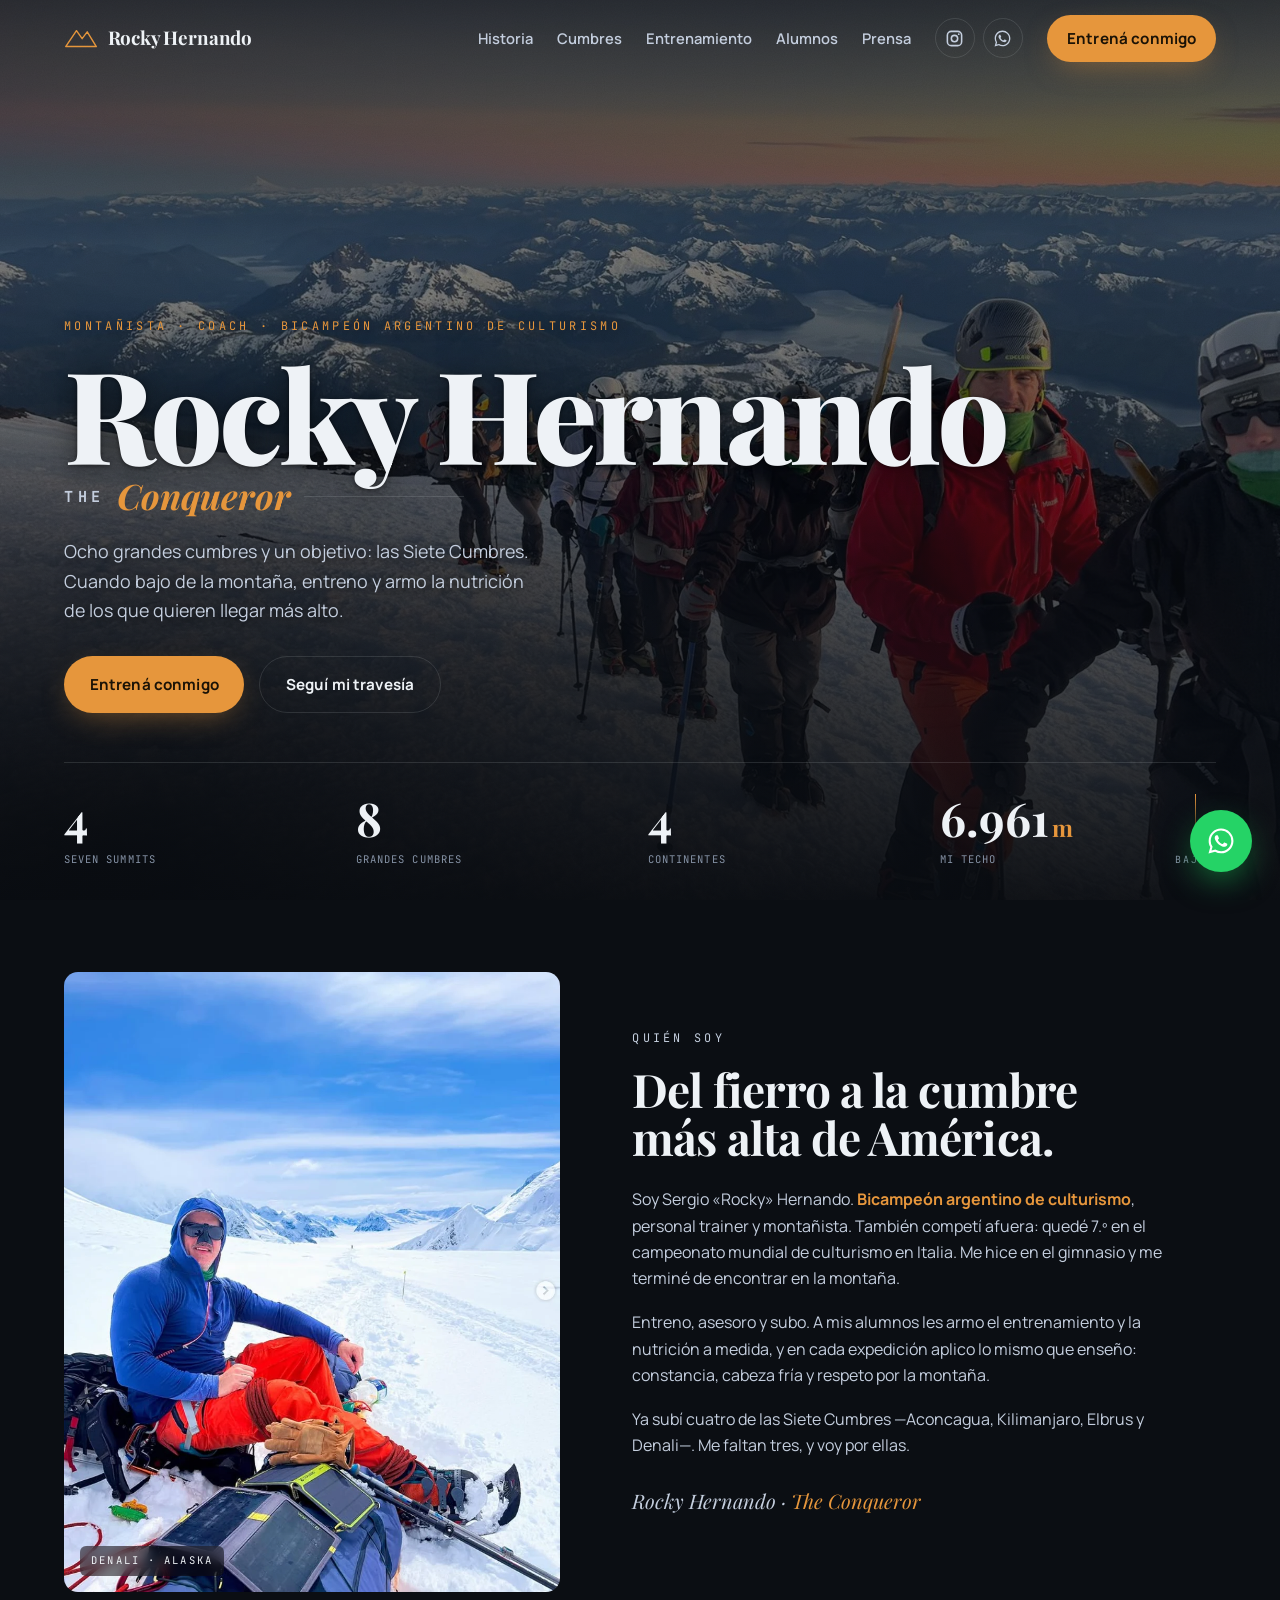
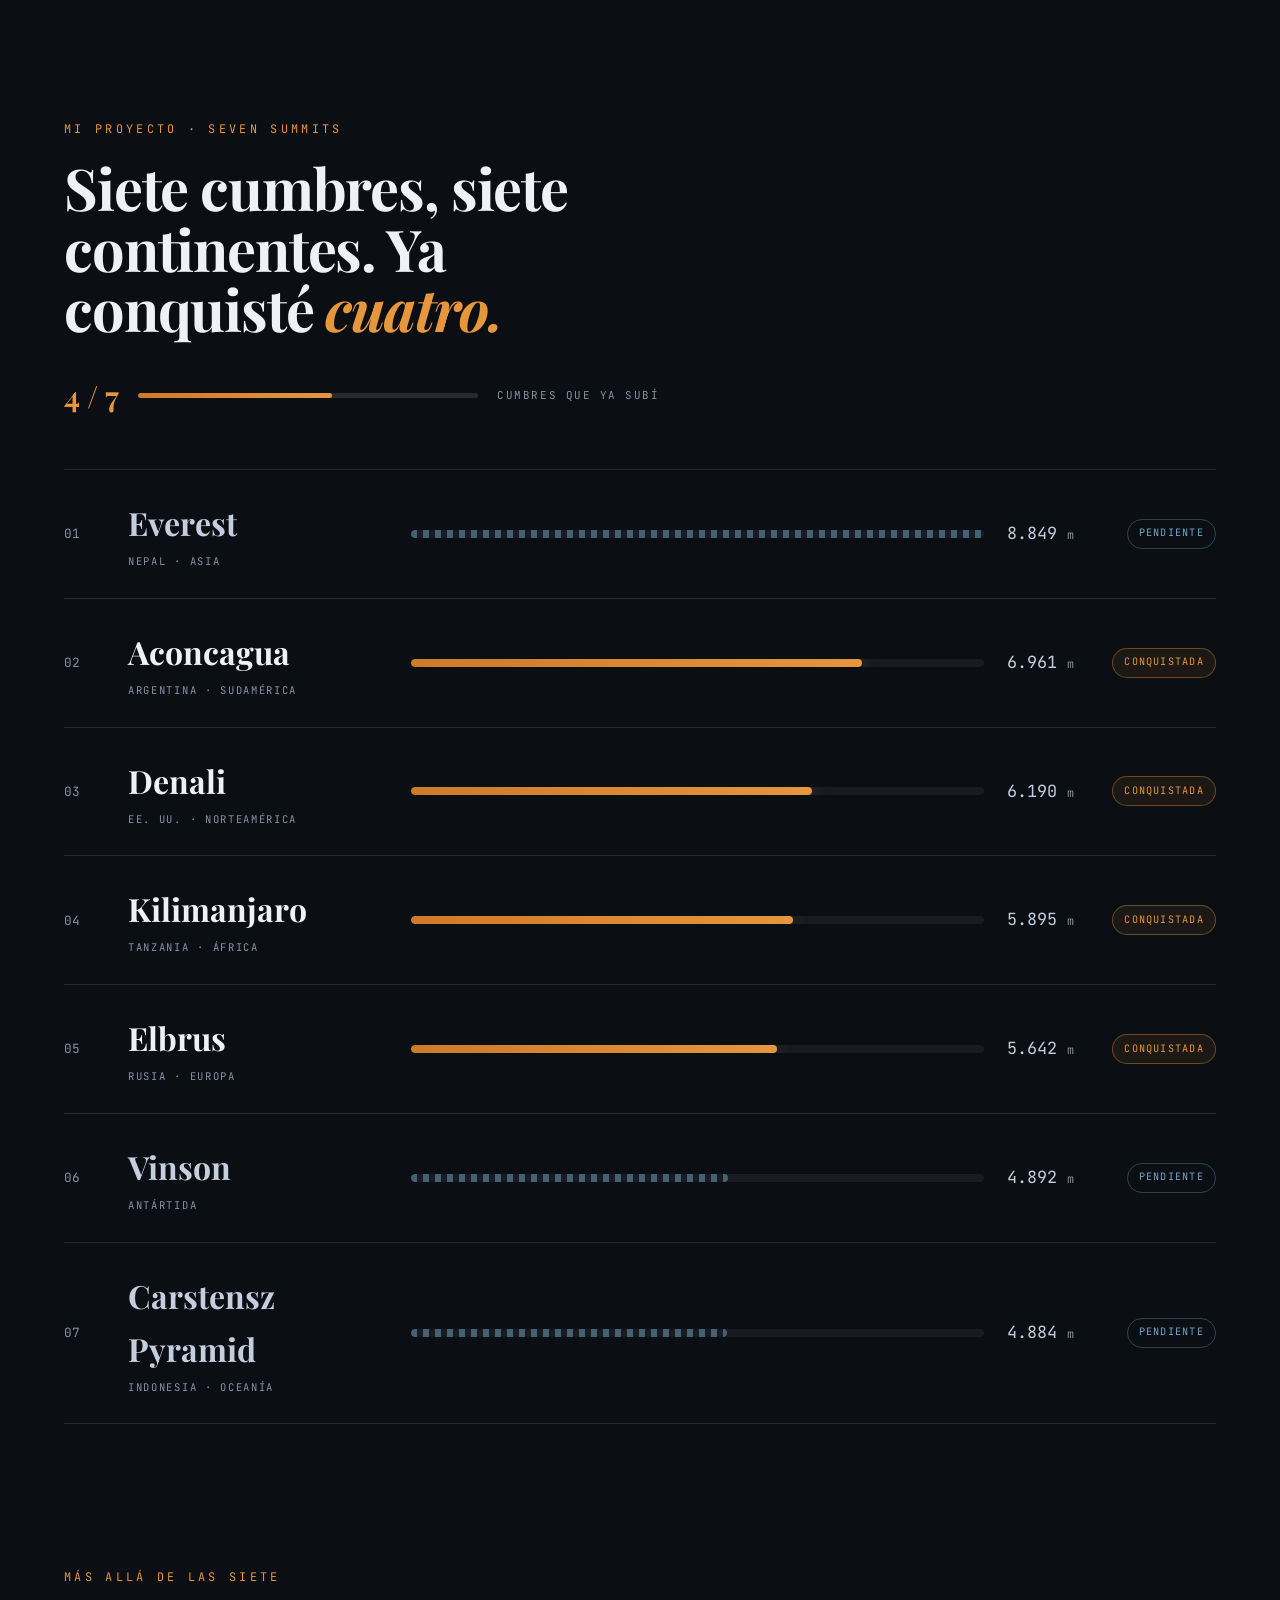
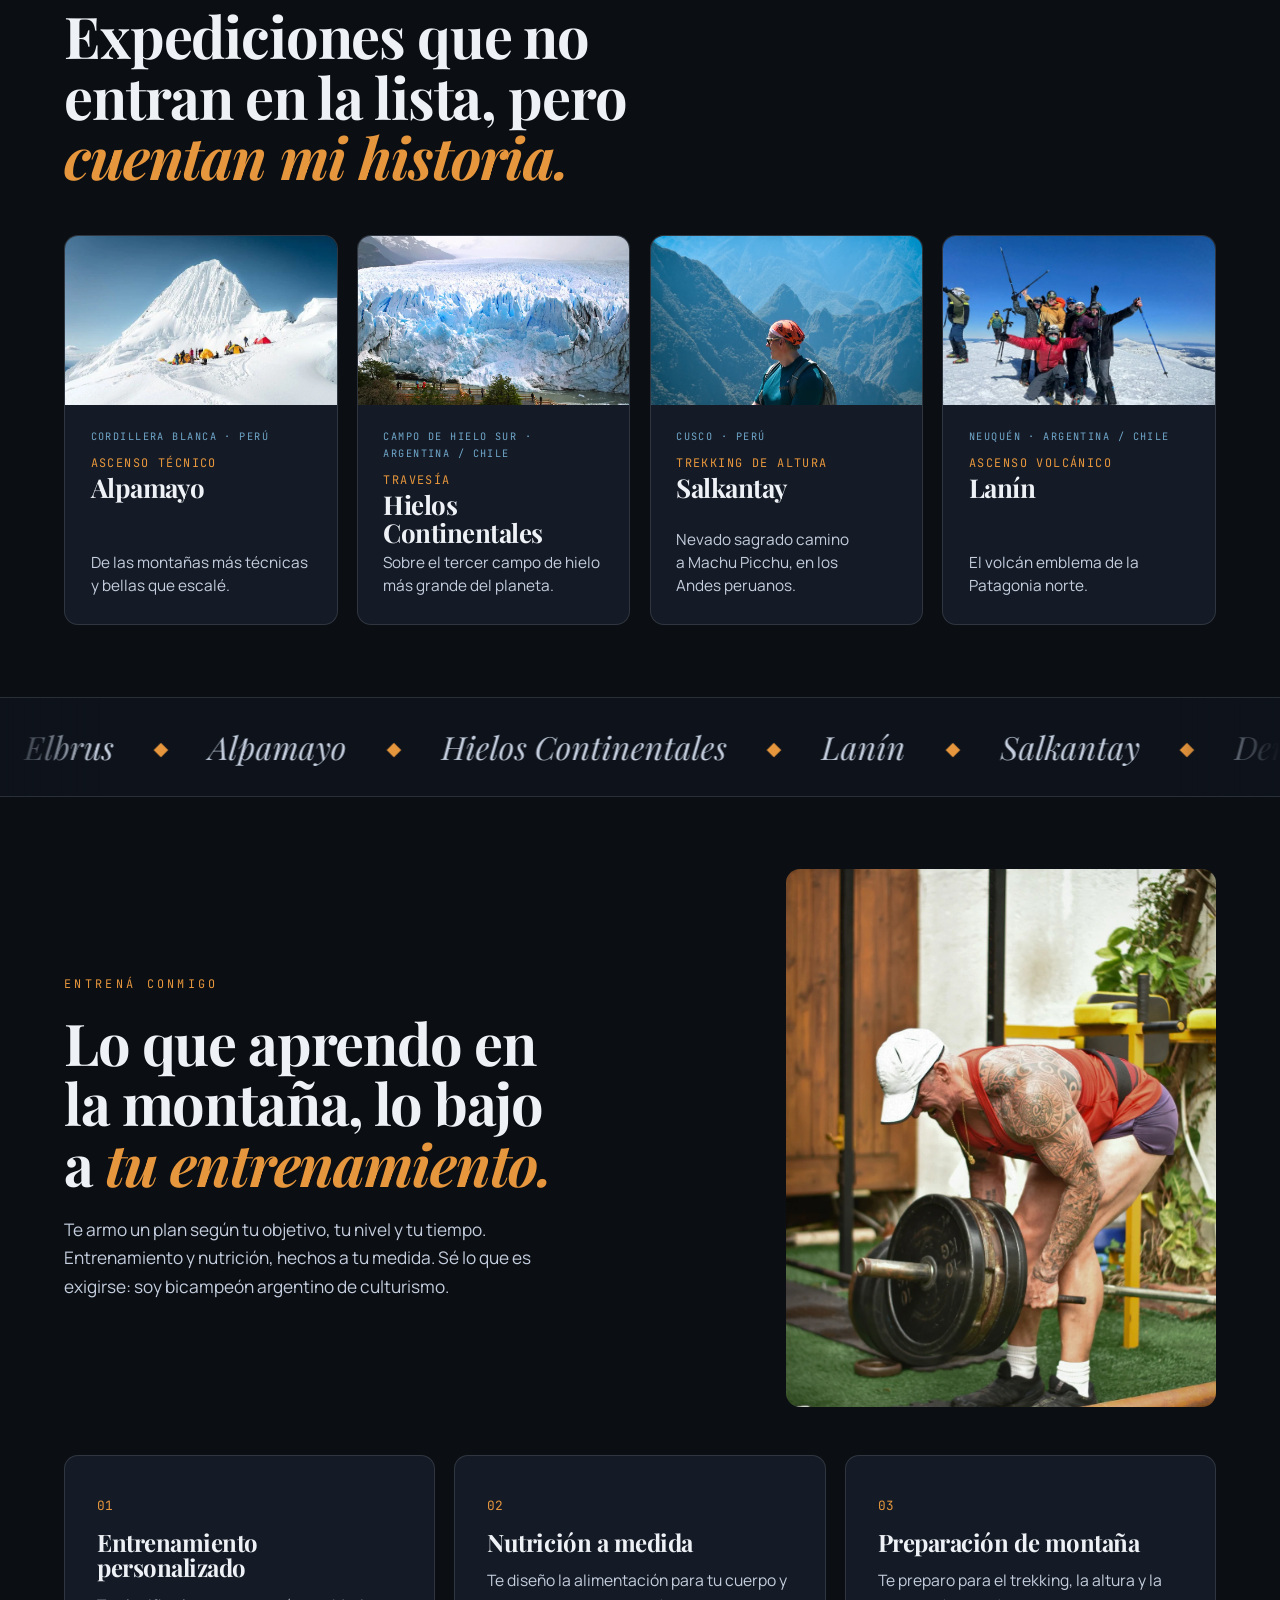
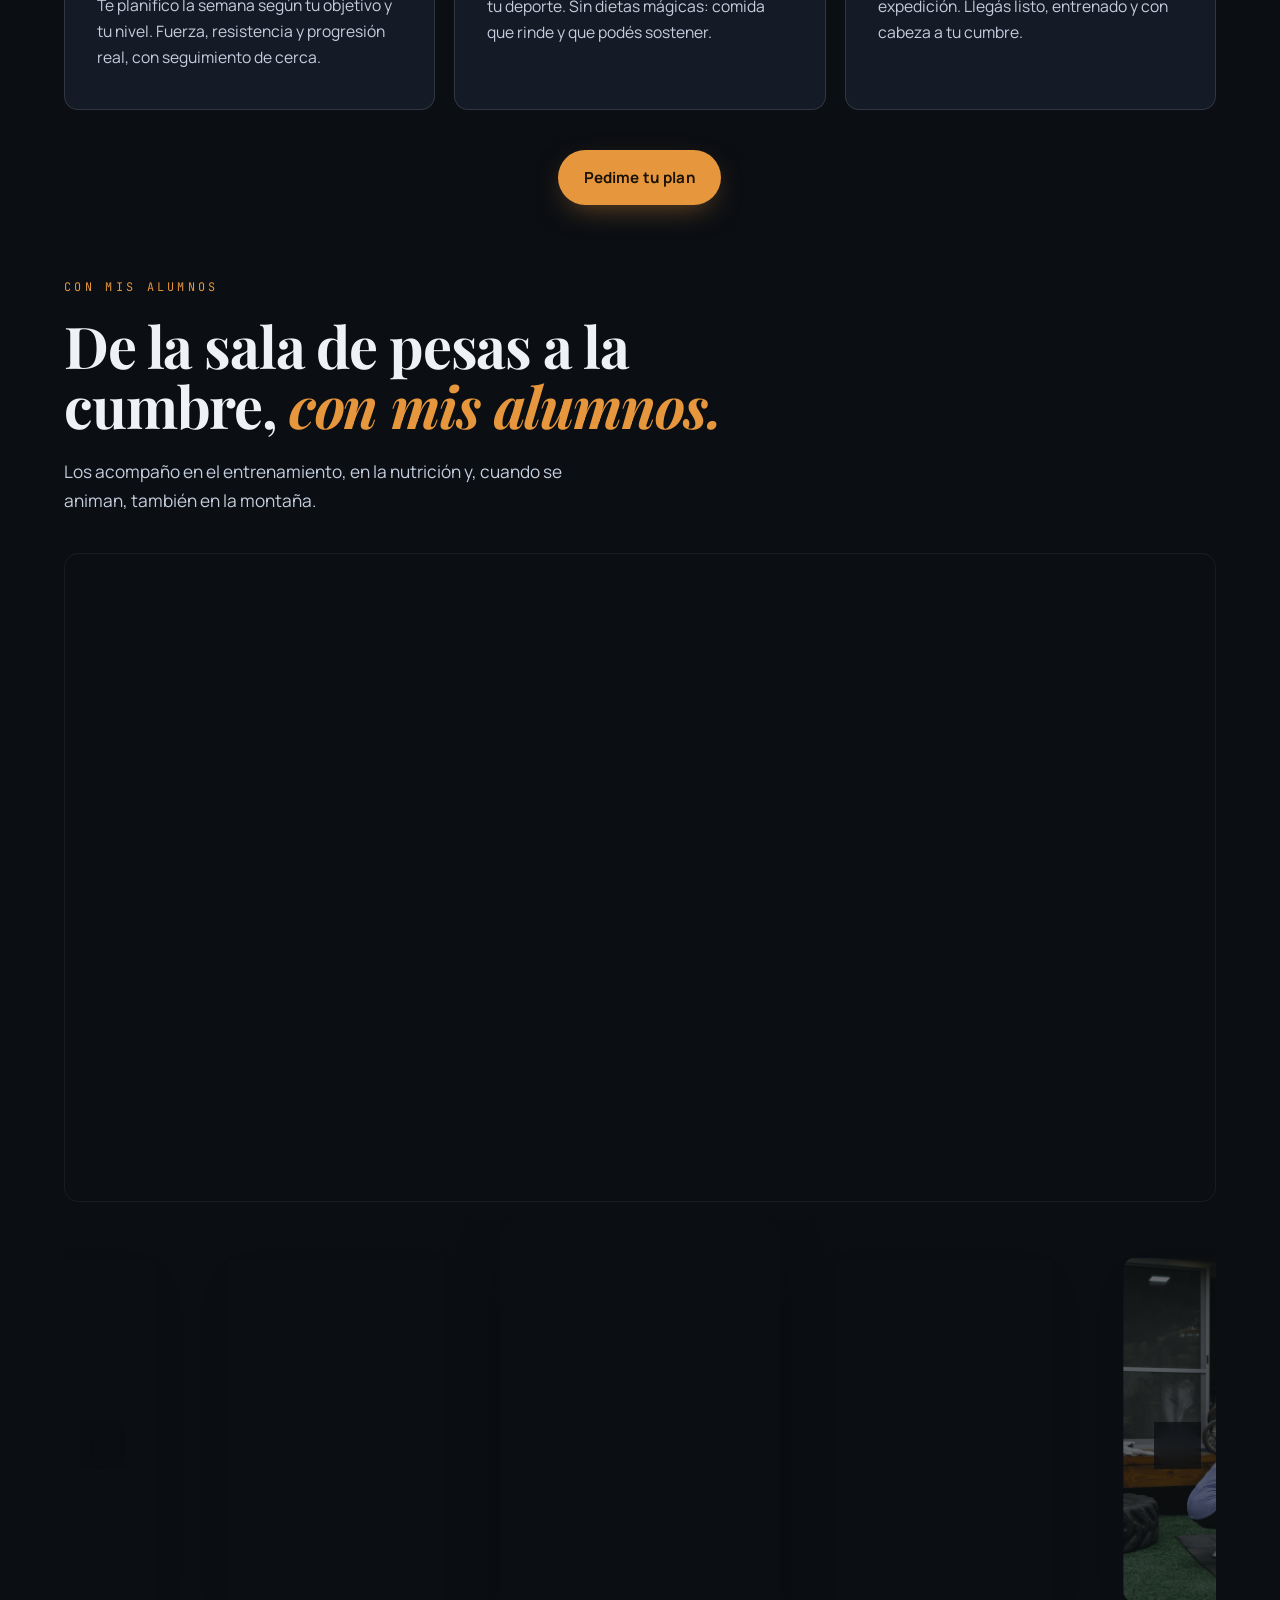
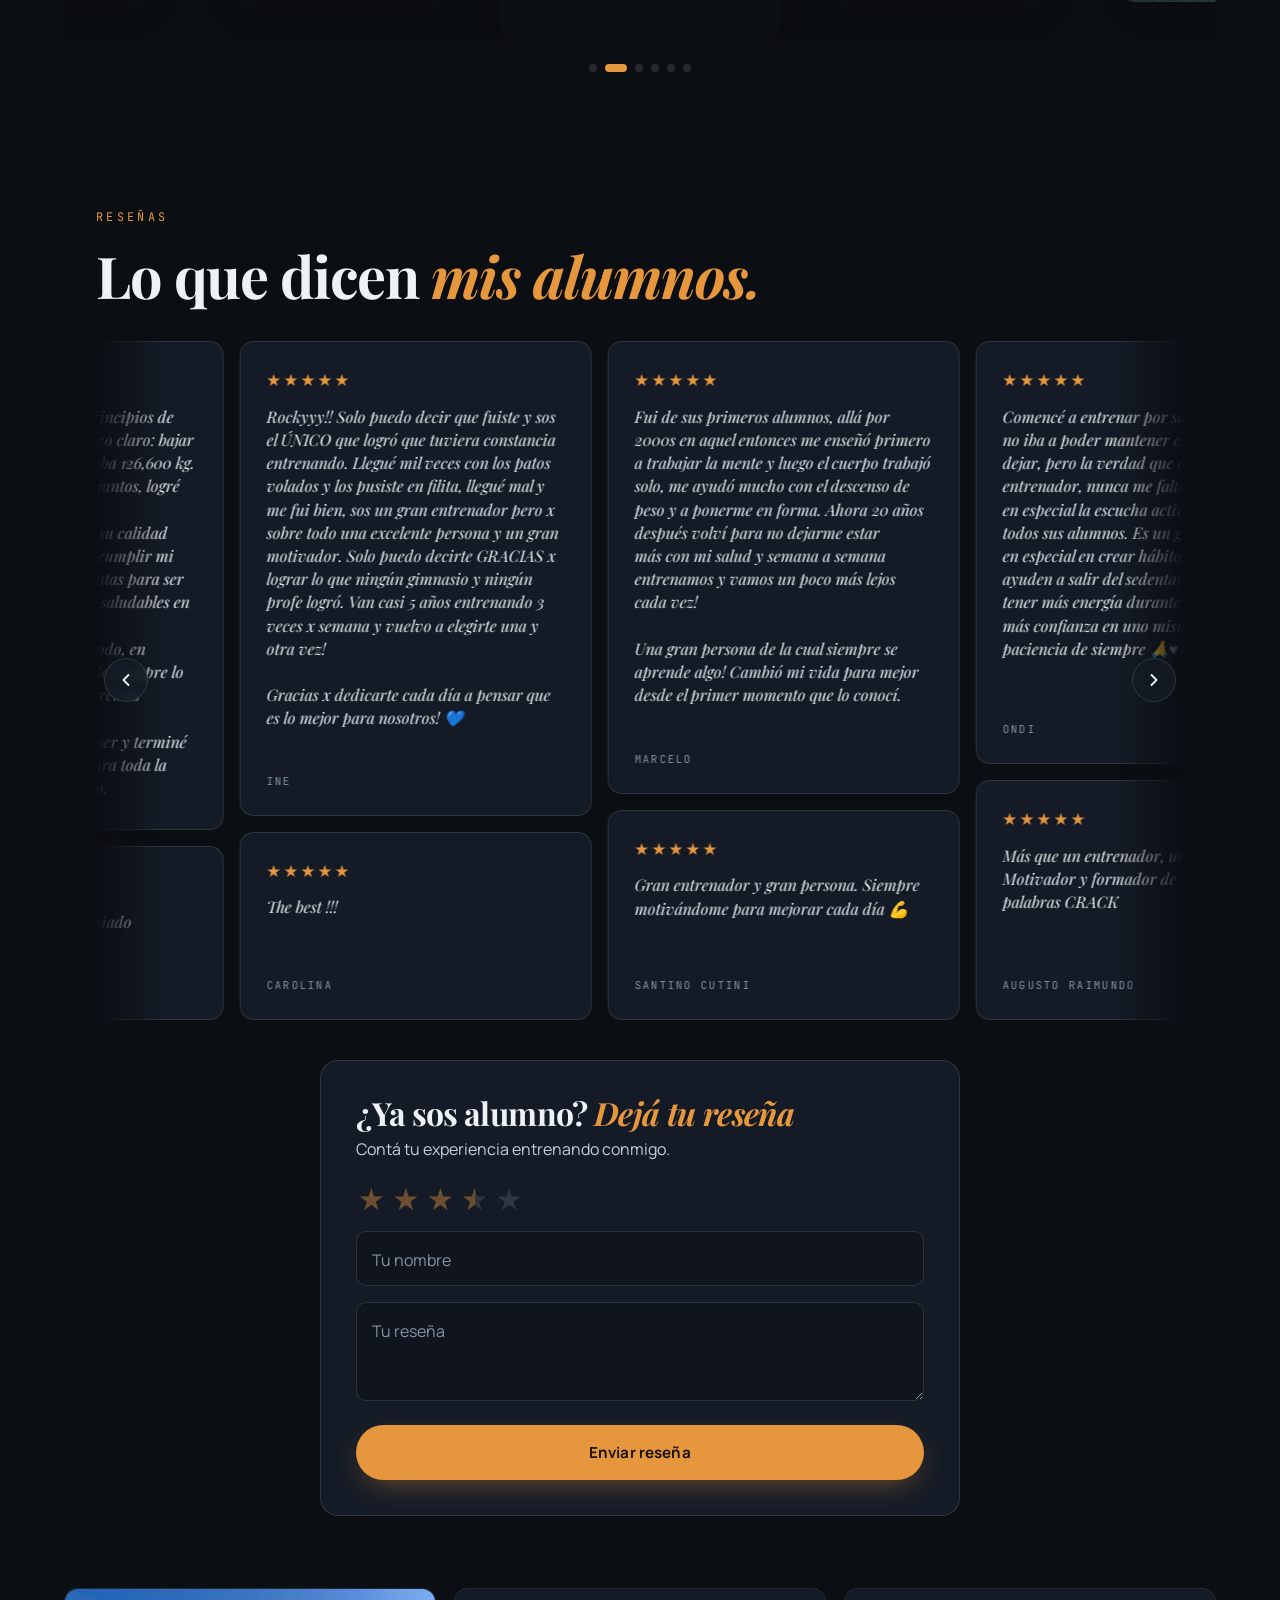
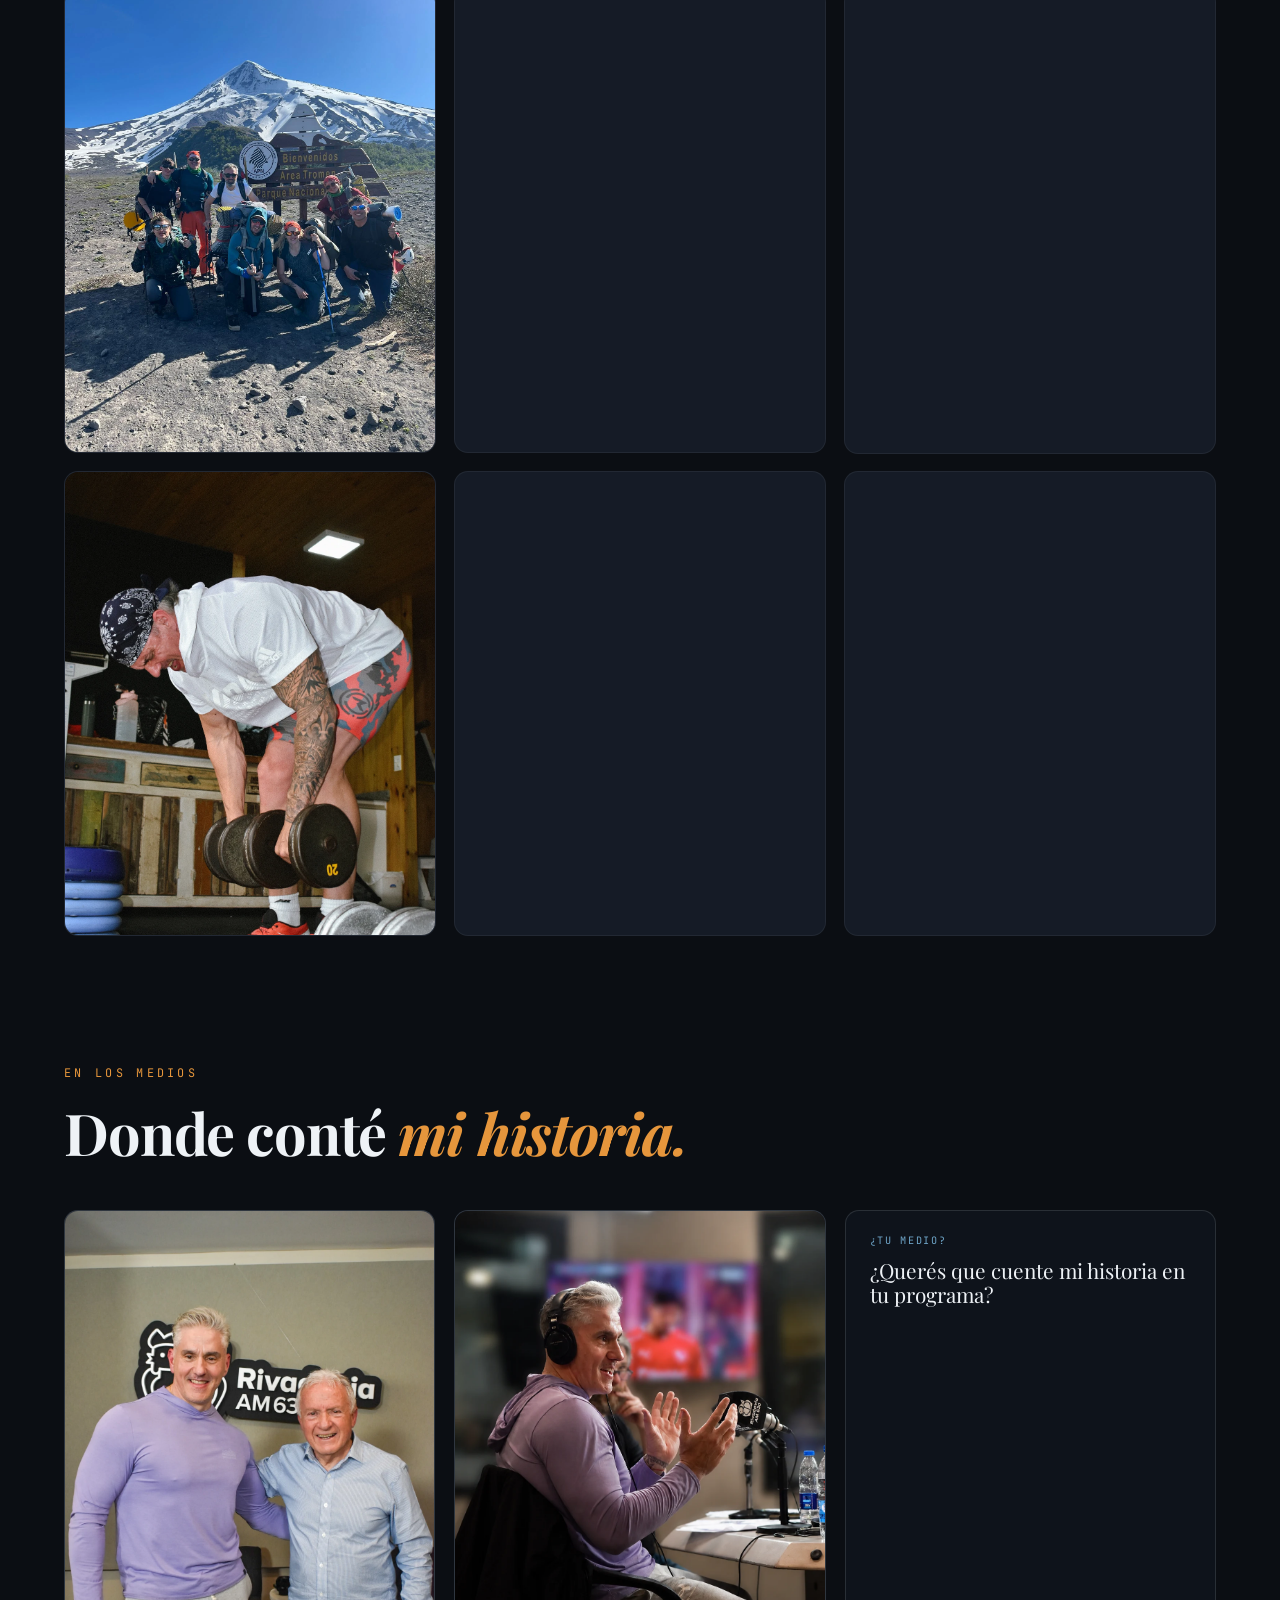
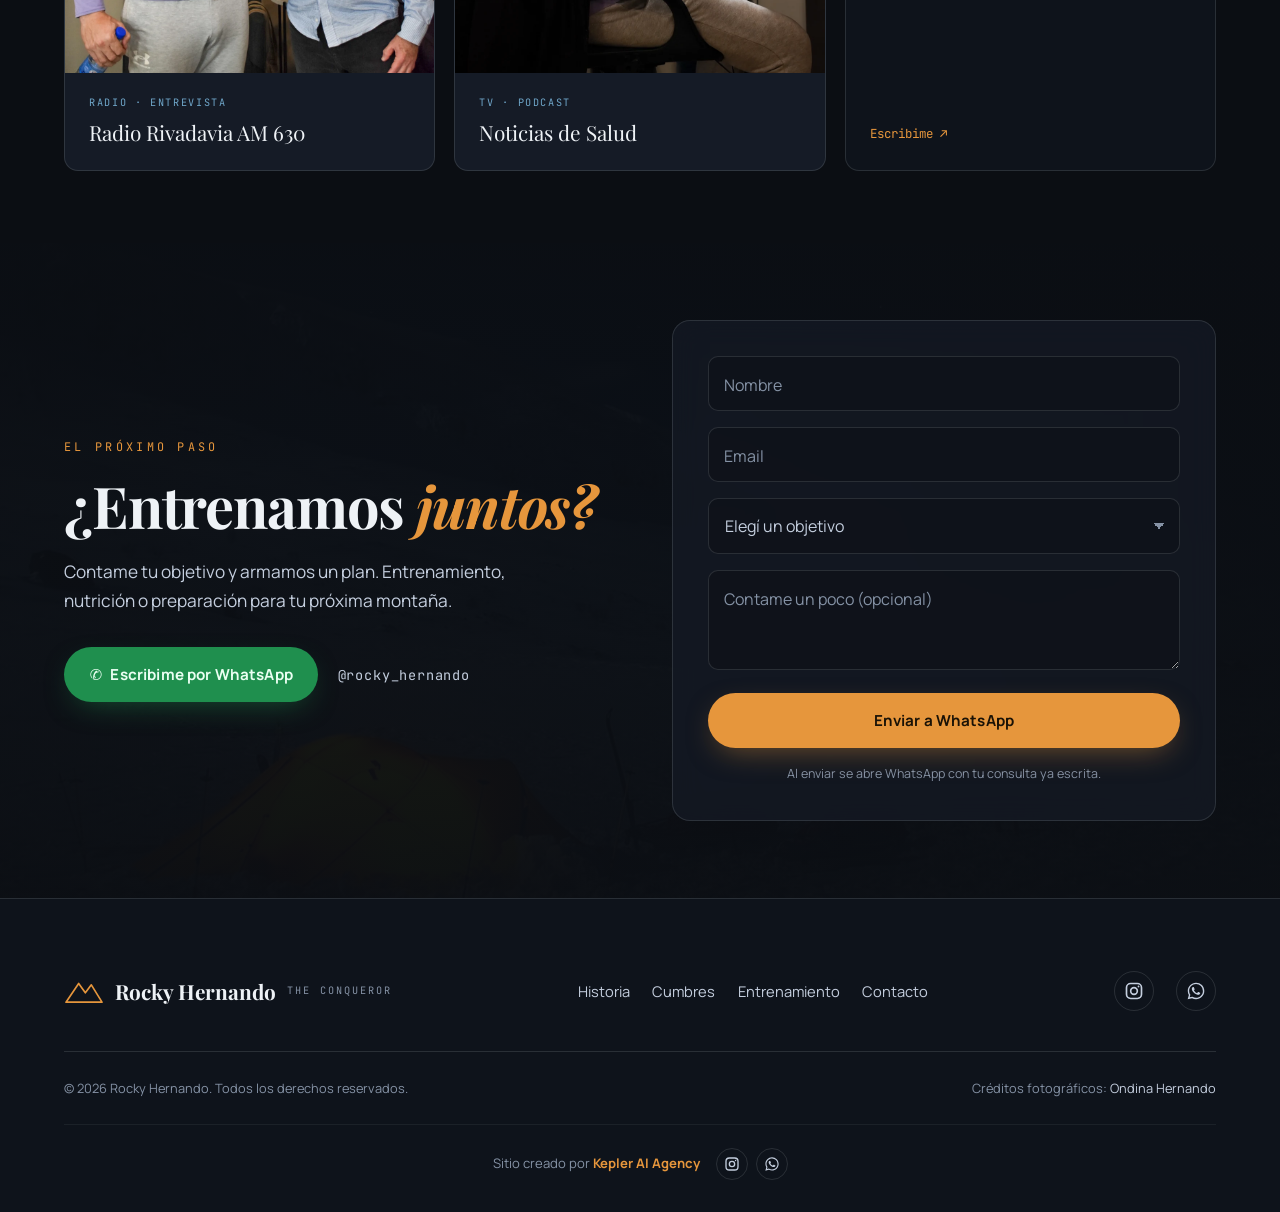
==== index.html @ 4e506efe "Achicar salto de párrafo en la reseña de Santiago Co-Authored-By: Claude Sonnet 5 <noreply@anthropic" ====
<!doctype html>
<html lang="es">
<head>
  <meta charset="utf-8" />
  <meta name="viewport" content="width=device-width, initial-scale=1" />
  <title>Rocky Hernando · The Conqueror — Montañista y coach deportivo</title>
  <meta name="description" content="Soy Sergio «Rocky» Hernando: bicampeón argentino de culturismo, personal trainer y montañista rumbo a las Siete Cumbres. Entrenamiento y nutrición personalizados." />
  <meta name="theme-color" content="#0b0e13" />

  <!-- Open Graph -->
  <meta property="og:type" content="website" />
  <meta property="og:title" content="Rocky Hernando · The Conqueror" />
  <meta property="og:description" content="Bicampeón argentino de culturismo y montañista rumbo a las Siete Cumbres. Entrená conmigo." />
  <meta property="og:image" content="assets/img/hero-rocky.webp" />

  <!-- Fonts -->
  <link rel="preconnect" href="https://fonts.googleapis.com" />
  <link rel="preconnect" href="https://fonts.gstatic.com" crossorigin />
  <link rel="stylesheet" href="https://fonts.googleapis.com/css2?family=Playfair+Display:ital,wght@0,500;0,600;0,700;0,800;0,900;1,500;1,600;1,700&family=Manrope:wght@400;500;600;700;800&family=JetBrains+Mono:wght@400;500;700&display=swap" />

  <!-- Hero priority -->
  <link rel="preload" as="image" href="assets/img/hero-rocky.webp" fetchpriority="high" />

  <link rel="stylesheet" href="styles.css?v=20260902b" />
  <link rel="icon" href="data:image/svg+xml,<svg xmlns='http://www.w3.org/2000/svg' viewBox='0 0 100 100'><rect width='100' height='100' fill='%230b0e13'/><path d='M12 74 L38 30 L52 52 L64 34 L88 74 Z' fill='%23e6963c'/></svg>" />
</head>

<body>
  <a class="skip-link" href="#main">Saltar al contenido</a>

  <!-- Splash -->
  <div class="splash" data-splash aria-hidden="true">
    <div class="splash-inner">
      <span class="splash-mark" aria-hidden="true">
        <svg viewBox="0 0 120 80" width="88" height="58"><path d="M6 72 L44 16 L64 44 L82 20 L114 72 Z" fill="none" stroke="currentColor" stroke-width="3" stroke-linejoin="round"/></svg>
      </span>
      <span class="splash-name">ROCKY&nbsp;HERNANDO</span>
      <span class="splash-line" aria-hidden="true"></span>
    </div>
  </div>

  <!-- Nav -->
  <header class="nav" data-nav>
    <div class="nav-inner">
      <a class="nav-logo" href="#hero" aria-label="Rocky Hernando — inicio">
        <span class="nav-logo-mark" aria-hidden="true">
          <svg viewBox="0 0 120 80" width="34" height="23"><path d="M6 72 L44 16 L64 44 L82 20 L114 72 Z" fill="none" stroke="currentColor" stroke-width="5" stroke-linejoin="round"/></svg>
        </span>
        <span class="nav-logo-text">Rocky Hernando</span>
      </a>

      <nav class="nav-links" aria-label="Principal">
        <a class="nav-link" href="#historia">Historia</a>
        <a class="nav-link" href="#cumbres">Cumbres</a>
        <a class="nav-link" href="#entrenamiento">Entrenamiento</a>
        <a class="nav-link" href="#alumnos">Alumnos</a>
        <a class="nav-link" href="#prensa">Prensa</a>
      </nav>

      <div class="nav-social">
        <a class="icon-btn is-ig" href="https://www.instagram.com/rocky_hernando/" target="_blank" rel="noopener" aria-label="Instagram de Rocky">
          <svg viewBox="0 0 24 24" width="19" height="19" fill="none" stroke="currentColor" stroke-width="2" stroke-linecap="round"><rect x="3" y="3" width="18" height="18" rx="5"/><circle cx="12" cy="12" r="4"/><circle cx="17.4" cy="6.6" r="1.1" fill="currentColor" stroke="none"/></svg>
        </a>
        <a class="icon-btn is-wa" data-wa-link href="#" rel="noopener" aria-label="WhatsApp de Rocky">
          <svg viewBox="0 0 24 24" width="19" height="19" fill="currentColor"><path d="M19.05 4.91A9.82 9.82 0 0 0 12.04 2C6.58 2 2.13 6.45 2.13 11.91c0 1.75.46 3.45 1.32 4.95L2 22l5.25-1.38a9.9 9.9 0 0 0 4.79 1.22h.01c5.46 0 9.91-4.45 9.91-9.91 0-2.65-1.03-5.14-2.91-7.02zM12.04 20.15h-.01a8.2 8.2 0 0 1-4.19-1.15l-.3-.18-3.12.82.83-3.04-.2-.31a8.19 8.19 0 0 1-1.26-4.38c0-4.54 3.7-8.23 8.24-8.23a8.2 8.2 0 0 1 8.23 8.24c0 4.54-3.7 8.23-8.24 8.23zm4.52-6.16c-.25-.12-1.47-.72-1.69-.81-.23-.08-.39-.12-.56.12-.17.25-.64.81-.79.98-.14.17-.29.19-.54.06-.25-.12-1.05-.39-1.99-1.23-.74-.66-1.23-1.47-1.38-1.72-.14-.25-.02-.38.11-.51.11-.11.25-.29.37-.43.12-.15.16-.25.25-.42.08-.17.04-.31-.02-.43-.06-.12-.56-1.34-.76-1.84-.2-.48-.4-.42-.56-.43-.14-.01-.31-.01-.48-.01-.17 0-.43.06-.66.31-.23.25-.87.85-.87 2.07 0 1.22.89 2.4 1.02 2.56.12.17 1.75 2.67 4.23 3.74.59.26 1.05.41 1.41.52.59.19 1.13.16 1.56.1.48-.07 1.47-.6 1.67-1.18.21-.58.21-1.07.14-1.18-.06-.11-.23-.17-.48-.29z"/></svg>
        </a>
      </div>

      <a class="btn btn-primary nav-cta" href="#contacto">Entrená conmigo</a>

      <button class="nav-burger" data-burger aria-label="Abrir menú" aria-expanded="false" aria-controls="mobile-menu">
        <span></span><span></span>
      </button>
    </div>
  </header>

  <!-- Mobile menu -->
  <div class="nav-mobile" id="mobile-menu" data-mobile-menu aria-hidden="true">
    <nav aria-label="Menú móvil">
      <a href="#historia">Historia</a>
      <a href="#cumbres">Cumbres</a>
      <a href="#expediciones">Expediciones</a>
      <a href="#entrenamiento">Entrenamiento</a>
      <a href="#alumnos">Alumnos</a>
      <a href="#prensa">Prensa</a>
      <a href="#contacto">Contacto</a>
    </nav>
    <div class="nav-mobile-social">
      <a class="icon-btn is-ig" href="https://www.instagram.com/rocky_hernando/" target="_blank" rel="noopener" aria-label="Instagram de Rocky">
        <svg viewBox="0 0 24 24" width="22" height="22" fill="none" stroke="currentColor" stroke-width="2" stroke-linecap="round"><rect x="3" y="3" width="18" height="18" rx="5"/><circle cx="12" cy="12" r="4"/><circle cx="17.4" cy="6.6" r="1.1" fill="currentColor" stroke="none"/></svg>
      </a>
      <a class="icon-btn is-wa" data-wa-link href="#" rel="noopener" aria-label="WhatsApp de Rocky">
        <svg viewBox="0 0 24 24" width="22" height="22" fill="currentColor"><path d="M19.05 4.91A9.82 9.82 0 0 0 12.04 2C6.58 2 2.13 6.45 2.13 11.91c0 1.75.46 3.45 1.32 4.95L2 22l5.25-1.38a9.9 9.9 0 0 0 4.79 1.22h.01c5.46 0 9.91-4.45 9.91-9.91 0-2.65-1.03-5.14-2.91-7.02zM12.04 20.15h-.01a8.2 8.2 0 0 1-4.19-1.15l-.3-.18-3.12.82.83-3.04-.2-.31a8.19 8.19 0 0 1-1.26-4.38c0-4.54 3.7-8.23 8.24-8.23a8.2 8.2 0 0 1 8.23 8.24c0 4.54-3.7 8.23-8.24 8.23zm4.52-6.16c-.25-.12-1.47-.72-1.69-.81-.23-.08-.39-.12-.56.12-.17.25-.64.81-.79.98-.14.17-.29.19-.54.06-.25-.12-1.05-.39-1.99-1.23-.74-.66-1.23-1.47-1.38-1.72-.14-.25-.02-.38.11-.51.11-.11.25-.29.37-.43.12-.15.16-.25.25-.42.08-.17.04-.31-.02-.43-.06-.12-.56-1.34-.76-1.84-.2-.48-.4-.42-.56-.43-.14-.01-.31-.01-.48-.01-.17 0-.43.06-.66.31-.23.25-.87.85-.87 2.07 0 1.22.89 2.4 1.02 2.56.12.17 1.75 2.67 4.23 3.74.59.26 1.05.41 1.41.52.59.19 1.13.16 1.56.1.48-.07 1.47-.6 1.67-1.18.21-.58.21-1.07.14-1.18-.06-.11-.23-.17-.48-.29z"/></svg>
      </a>
    </div>
  </div>

  <main id="main">

    <!-- ===================== HERO ===================== -->
    <section class="hero" id="hero">
      <div class="hero-bg" aria-hidden="true">
        <img src="assets/img/hero-rocky.webp" alt="" class="hero-img ambient-on" fetchpriority="high" decoding="sync" />
        <div class="hero-tint"></div>
        <div class="hero-grain"></div>
      </div>

      <div class="hero-content">
        <p class="kicker">Montañista · Coach · Bicampeón argentino de culturismo</p>
        <h1 class="hero-title">
          <span class="hero-name">Rocky Hernando</span>
          <span class="hero-epithet"><span>The</span> <em>Conqueror</em></span>
        </h1>
        <p class="hero-sub">Ocho grandes cumbres y un objetivo: las Siete Cumbres. Cuando bajo de la montaña, entreno y armo la nutrición de los que quieren llegar más alto.</p>
        <div class="hero-actions">
          <a class="btn btn-primary" href="#contacto">Entrená conmigo</a>
          <a class="btn btn-ghost" href="#cumbres">Seguí mi travesía</a>
        </div>
      </div>

      <ul class="hero-stats" aria-label="Mis cifras">
        <li><span class="stat-num"><span data-count-to="4">4</span></span><span class="stat-label">Seven Summits</span></li>
        <li><span class="stat-num"><span data-count-to="8">8</span></span><span class="stat-label">Grandes cumbres</span></li>
        <li><span class="stat-num"><span data-count-to="4">4</span></span><span class="stat-label">Continentes</span></li>
        <li><span class="stat-num"><span data-count-to="6961">6961</span><span class="stat-unit">m</span></span><span class="stat-label">Mi techo</span></li>
      </ul>

      <a class="hero-scroll" href="#historia" aria-label="Bajar">
        <span class="hero-scroll-line" aria-hidden="true"></span>
        <span class="hero-scroll-text">Bajar</span>
      </a>
    </section>

    <!-- ===================== HISTORIA ===================== -->
    <section class="about" id="historia">
      <div class="about-grid">
        <figure class="about-figure" data-reveal>
          <img src="assets/img/rocky-denali.webp" alt="Rocky Hernando en el glaciar del Denali, Alaska" loading="lazy" decoding="async" />
          <figcaption class="about-caption">Denali · Alaska</figcaption>
        </figure>

        <div class="about-text">
          <p class="kicker" data-reveal>Quién soy</p>
          <h2 class="about-title" data-reveal>Del fierro a la cumbre más alta de América.</h2>
          <p data-reveal>Soy Sergio «Rocky» Hernando. <strong>Bicampeón argentino de culturismo</strong>, personal trainer y montañista. También competí afuera: quedé 7.º en el campeonato mundial de culturismo en Italia. Me hice en el gimnasio y me terminé de encontrar en la montaña.</p>
          <p data-reveal>Entreno, asesoro y subo. A mis alumnos les armo el entrenamiento y la nutrición a medida, y en cada expedición aplico lo mismo que enseño: constancia, cabeza fría y respeto por la montaña.</p>
          <p data-reveal>Ya subí cuatro de las Siete Cumbres —Aconcagua, Kilimanjaro, Elbrus y Denali—. Me faltan tres, y voy por ellas.</p>
          <p class="about-sign" data-reveal>Rocky Hernando · <span>The Conqueror</span></p>
        </div>
      </div>
    </section>

    <!-- ===================== SEVEN SUMMITS ===================== -->
    <section class="summits" id="cumbres">
      <div class="section-head">
        <p class="kicker" data-reveal>Mi proyecto · Seven Summits</p>
        <h2 class="section-title" data-reveal>Siete cumbres, siete continentes. Ya conquisté <em>cuatro.</em></h2>
        <div class="summits-progress" data-reveal>
          <span class="summits-progress-num"><span data-count-to="4">4</span> / 7</span>
          <span class="summits-progress-bar" aria-hidden="true"><span style="--p:57%"></span></span>
          <span class="summits-progress-label">cumbres que ya subí</span>
        </div>
      </div>

      <ol class="ascent" aria-label="Mi progreso en las Siete Cumbres">
        <li class="ascent-row is-pending" data-reveal style="--w:100%">
          <span class="ascent-rank">01</span>
          <span class="ascent-bar" aria-hidden="true"><i></i></span>
          <span class="ascent-info"><span class="ascent-name">Everest</span><span class="ascent-cont">Nepal · Asia</span></span>
          <span class="ascent-alt">8.849 <small>m</small></span>
          <span class="ascent-status">Pendiente</span>
        </li>
        <li class="ascent-row is-done" data-reveal style="--w:78.7%">
          <span class="ascent-rank">02</span>
          <span class="ascent-bar" aria-hidden="true"><i></i></span>
          <span class="ascent-info"><span class="ascent-name">Aconcagua</span><span class="ascent-cont">Argentina · Sudamérica</span></span>
          <span class="ascent-alt">6.961 <small>m</small></span>
          <span class="ascent-status">Conquistada</span>
        </li>
        <li class="ascent-row is-done" data-reveal style="--w:70%">
          <span class="ascent-rank">03</span>
          <span class="ascent-bar" aria-hidden="true"><i></i></span>
          <span class="ascent-info"><span class="ascent-name">Denali</span><span class="ascent-cont">EE. UU. · Norteamérica</span></span>
          <span class="ascent-alt">6.190 <small>m</small></span>
          <span class="ascent-status">Conquistada</span>
        </li>
        <li class="ascent-row is-done" data-reveal style="--w:66.6%">
          <span class="ascent-rank">04</span>
          <span class="ascent-bar" aria-hidden="true"><i></i></span>
          <span class="ascent-info"><span class="ascent-name">Kilimanjaro</span><span class="ascent-cont">Tanzania · África</span></span>
          <span class="ascent-alt">5.895 <small>m</small></span>
          <span class="ascent-status">Conquistada</span>
        </li>
        <li class="ascent-row is-done" data-reveal style="--w:63.8%">
          <span class="ascent-rank">05</span>
          <span class="ascent-bar" aria-hidden="true"><i></i></span>
          <span class="ascent-info"><span class="ascent-name">Elbrus</span><span class="ascent-cont">Rusia · Europa</span></span>
          <span class="ascent-alt">5.642 <small>m</small></span>
          <span class="ascent-status">Conquistada</span>
        </li>
        <li class="ascent-row is-pending" data-reveal style="--w:55.3%">
          <span class="ascent-rank">06</span>
          <span class="ascent-bar" aria-hidden="true"><i></i></span>
          <span class="ascent-info"><span class="ascent-name">Vinson</span><span class="ascent-cont">Antártida</span></span>
          <span class="ascent-alt">4.892 <small>m</small></span>
          <span class="ascent-status">Pendiente</span>
        </li>
        <li class="ascent-row is-pending" data-reveal style="--w:55.2%">
          <span class="ascent-rank">07</span>
          <span class="ascent-bar" aria-hidden="true"><i></i></span>
          <span class="ascent-info"><span class="ascent-name">Carstensz Pyramid</span><span class="ascent-cont">Indonesia · Oceanía</span></span>
          <span class="ascent-alt">4.884 <small>m</small></span>
          <span class="ascent-status">Pendiente</span>
        </li>
      </ol>
    </section>

    <!-- ===================== EXPEDICIONES ===================== -->
    <section class="exped" id="expediciones">
      <div class="section-head">
        <p class="kicker" data-reveal>Más allá de las Siete</p>
        <h2 class="section-title" data-reveal>Expediciones que no entran en la lista, pero <em>cuentan mi historia.</em></h2>
      </div>

      <div class="exped-grid">
        <article class="exp-card" data-reveal>
          <div class="exp-img"><img src="assets/img/alpamayo.webp" alt="Campamento al pie del Alpamayo, Cordillera Blanca" loading="lazy" decoding="async" /></div>
          <div class="exp-body">
            <p class="exp-loc">Cordillera Blanca · Perú</p>
            <h3 class="exp-name">Alpamayo</h3>
            <p class="exp-alt">Ascenso técnico</p>
            <p class="exp-desc">De las montañas más técnicas y bellas que escalé.</p>
          </div>
        </article>

        <article class="exp-card" data-reveal>
          <div class="exp-img"><img src="assets/img/patagonia.webp" alt="Campo de hielo patagónico con montañas" loading="lazy" decoding="async" /></div>
          <div class="exp-body">
            <p class="exp-loc">Campo de Hielo Sur · Argentina / Chile</p>
            <h3 class="exp-name">Hielos Continentales</h3>
            <p class="exp-alt">Travesía</p>
            <p class="exp-desc">Sobre el tercer campo de hielo más grande del planeta.</p>
          </div>
        </article>

        <article class="exp-card" data-reveal>
          <div class="exp-img"><img src="assets/img/rocky-salkantay.webp" alt="Rocky en el trekking del Salkantay, camino a Machu Picchu" loading="lazy" decoding="async" /></div>
          <div class="exp-body">
            <p class="exp-loc">Cusco · Perú</p>
            <h3 class="exp-name">Salkantay</h3>
            <p class="exp-alt">Trekking de altura</p>
            <p class="exp-desc">Nevado sagrado camino a Machu Picchu, en los Andes peruanos.</p>
          </div>
        </article>

        <article class="exp-card" data-reveal>
          <div class="exp-img"><img src="assets/img/rocky-lanin-ascenso.webp" alt="Rocky liderando el ascenso al volcán Lanín al amanecer" loading="lazy" decoding="async" /></div>
          <div class="exp-body">
            <p class="exp-loc">Neuquén · Argentina / Chile</p>
            <h3 class="exp-name">Lanín</h3>
            <p class="exp-alt">Ascenso volcánico</p>
            <p class="exp-desc">El volcán emblema de la Patagonia norte.</p>
          </div>
        </article>
      </div>
    </section>

    <!-- ===================== MARQUEE ===================== -->
    <div class="marquee" aria-hidden="true">
      <div class="marquee-track" data-marquee>
        <span>Aconcagua</span><span class="dot">◆</span><span>Kilimanjaro</span><span class="dot">◆</span><span>Elbrus</span><span class="dot">◆</span><span>Alpamayo</span><span class="dot">◆</span><span>Hielos Continentales</span><span class="dot">◆</span><span>Lanín</span><span class="dot">◆</span><span>Salkantay</span><span class="dot">◆</span><span>Denali</span><span class="dot">◆</span>
      </div>
    </div>

    <!-- ===================== ENTRENAMIENTO ===================== -->
    <section class="train" id="entrenamiento">
      <div class="train-top">
        <div class="section-head">
          <p class="kicker" data-reveal>Entrená conmigo</p>
          <h2 class="section-title" data-reveal>Lo que aprendo en la montaña, lo bajo a <em>tu entrenamiento.</em></h2>
          <p class="section-lead" data-reveal>Te armo un plan según tu objetivo, tu nivel y tu tiempo. Entrenamiento y nutrición, hechos a tu medida. Sé lo que es exigirse: soy bicampeón argentino de culturismo.</p>
        </div>
        <figure class="train-figure" data-reveal>
          <img src="assets/img/rocky-fisico2.webp" alt="Rocky Hernando, bicampeón argentino de culturismo" loading="lazy" decoding="async" />
        </figure>
      </div>

      <div class="train-grid">
        <article class="train-card" data-reveal>
          <span class="train-num">01</span>
          <h3 class="train-name">Entrenamiento personalizado</h3>
          <p>Te planifico la semana según tu objetivo y tu nivel. Fuerza, resistencia y progresión real, con seguimiento de cerca.</p>
        </article>
        <article class="train-card" data-reveal>
          <span class="train-num">02</span>
          <h3 class="train-name">Nutrición a medida</h3>
          <p>Te diseño la alimentación para tu cuerpo y tu deporte. Sin dietas mágicas: comida que rinde y que podés sostener.</p>
        </article>
        <article class="train-card" data-reveal>
          <span class="train-num">03</span>
          <h3 class="train-name">Preparación de montaña</h3>
          <p>Te preparo para el trekking, la altura y la expedición. Llegás listo, entrenado y con cabeza a tu cumbre.</p>
        </article>
      </div>

      <div class="train-cta" data-reveal>
        <a class="btn btn-primary" href="#contacto">Pedime tu plan</a>
      </div>
    </section>

    <!-- ===================== ALUMNOS ===================== -->
    <section class="alumnos" id="alumnos">
      <div class="section-head">
        <p class="kicker" data-reveal>Con mis alumnos</p>
        <h2 class="section-title" data-reveal>De la sala de pesas a la cumbre, <em>con mis alumnos.</em></h2>
        <p class="section-lead" data-reveal>Los acompaño en el entrenamiento, en la nutrición y, cuando se animan, también en la montaña.</p>
      </div>
      <figure class="alumnos-feature" data-reveal><img src="assets/img/alumno-4.webp" alt="Rocky entrenando a un grupo de alumnos en su gimnasio" loading="lazy" decoding="async" /></figure>
      <div class="ccar" data-ccar>
        <button class="ccar-arrow ccar-prev" type="button" aria-label="Foto anterior"><span aria-hidden="true">‹</span></button>
        <div class="ccar-vp" data-ccar-vp>
          <div class="ccar-track" data-ccar-track>
            <div class="cslide"><img src="assets/img/alumno-1.webp" alt="Rocky guiando a una alumna en sentadilla con barra" loading="lazy" decoding="async" /></div>
            <div class="cslide"><img src="assets/img/alumno-2.webp" alt="Rocky con un alumno en la cumbre" loading="lazy" decoding="async" /></div>
            <div class="cslide"><img src="assets/img/alumno-5.webp" alt="Rocky guiando ejercicios de salto con sus alumnas" loading="lazy" decoding="async" /></div>
            <div class="cslide"><img src="assets/img/alumno-3.webp" alt="Alumna entrenando fuerza en el gimnasio" loading="lazy" decoding="async" /></div>
            <div class="cslide"><img src="assets/img/alumno-6.webp" alt="Rocky corrigiendo la técnica de sus alumnos" loading="lazy" decoding="async" /></div>
            <div class="cslide"><img src="assets/img/alumno-7.webp" alt="Rocky asistiendo a un alumno en el gimnasio" loading="lazy" decoding="async" /></div>
          </div>
        </div>
        <button class="ccar-arrow ccar-next" type="button" aria-label="Foto siguiente"><span aria-hidden="true">›</span></button>
        <div class="ccar-dots" data-ccar-dots role="tablist" aria-label="Fotos de alumnos"></div>
      </div>
    </section>

    <!-- ===================== RESEÑAS ===================== -->
    <section class="reviews" id="resenas">
      <div class="section-head">
        <p class="kicker" data-reveal>Reseñas</p>
        <h2 class="section-title" data-reveal>Lo que dicen <em>mis alumnos.</em></h2>
      </div>

      <div class="reviews-grid" data-reviews data-reveal>
        <article class="review-card">
          <div class="review-stars" aria-label="5 de 5 estrellas">★★★★★</div>
          <p class="review-text">Lo más importante: te entrena la mentalidad positiva y la confianza en uno mismo 💪🏽🩶</p>
          <p class="review-name">Agus R.</p>
        </article>
        <article class="review-card">
          <div class="review-stars" aria-label="5 de 5 estrellas">★★★★★</div>
          <p class="review-text">Rocky me cambió la mentalidad y constantemente me motiva a seguir y dar lo mejor de mí.</p>
          <p class="review-name">Nico Vecchione</p>
        </article>
        <article class="review-card">
          <div class="review-stars" aria-label="5 de 5 estrellas">★★★★★</div>
          <p class="review-text">Es muy difícil explicar lo que Rocky realmente nos enseña. Te muestra una versión de vos que no sabías que existía adentro tuyo. Te fortalece el cuerpo y la mente de forma tal que uno desarrolla mucha confianza propia. Y lo hace desde el ejemplo y la paciencia. 🤍</p>
          <p class="review-name">J. Noa Rodríguez</p>
        </article>
        <article class="review-card">
          <div class="review-stars" aria-label="5 de 5 estrellas">★★★★★</div>
          <p class="review-text">Gran entrenador y gran persona. Siempre motivándome para mejorar cada día 💪</p>
          <p class="review-name">Santino Cutini</p>
        </article>
        <article class="review-card">
          <div class="review-stars" aria-label="5 de 5 estrellas">★★★★★</div>
          <p class="review-text">Si buscás un cambio, es la persona que te va a incentivar y acompañar para lograr tus metas, paso a paso y año tras año concretándolo… gracias Rocky.</p>
          <p class="review-name">Andrés</p>
        </article>
        <article class="review-card">
          <div class="review-stars" aria-label="5 de 5 estrellas">★★★★★</div>
          <p class="review-text">The best !!!</p>
          <p class="review-name">Carolina</p>
        </article>
        <article class="review-card">
          <div class="review-stars" aria-label="5 de 5 estrellas">★★★★★</div>
          <p class="review-text">Te impulsa constantemente a dar tu máximo esfuerzo, pero sobre todo a confiar en vos mismo y en tus capacidades. Con su acompañamiento aprendés que muchas veces el límite está en la mente y que, con esfuerzo, constancia y actitud podés superarte día a día. Más que un entrenamiento físico, es un aprendizaje para vencer tus propias limitaciones.</p>
          <p class="review-name">Daniela</p>
        </article>
        <article class="review-card">
          <div class="review-stars" aria-label="5 de 5 estrellas">★★★★★</div>
          <p class="review-text">Rocky es un motivador nato, siempre te alienta a dar lo mejor de vos y a reconocer tus propios logros. El cambio con él no es solo físico, sino profundamente mental. Te ayuda a desarrollar ese «callito mental» tan necesario, enseñándote el verdadero valor de la disciplina y el compromiso.</p>
          <p class="review-name">Feli Dietze</p>
        </article>
        <article class="review-card">
          <div class="review-stars" aria-label="5 de 5 estrellas">★★★★★</div>
          <p class="review-text">Sos increíble te admiro demasiado</p>
          <p class="review-name">Bahía hernando</p>
        </article>
        <article class="review-card">
          <div class="review-stars" aria-label="5 de 5 estrellas">★★★★★</div>
          <p class="review-text">Los mejores entrenamientos, gracias por el tiempo y dedicación que le pones a la rutina de cada uno día a día! Se ven grandes cambios estoy más a gusto conmigo misma</p>
          <p class="review-name">Mili</p>
        </article>
        <article class="review-card">
          <div class="review-stars" aria-label="5 de 5 estrellas">★★★★★</div>
          <p class="review-text">Más que un entrenador, un sensei. Motivador y formador de hábitos sanos. 5 palabras CRACK</p>
          <p class="review-name">Augusto Raimundo</p>
        </article>
        <article class="review-card">
          <div class="review-stars" aria-label="5 de 5 estrellas">★★★★★</div>
          <p class="review-text">Rocky no solo te entrena, también te enseña a ser constante. Te motiva, te exige y logra que quieras superarte un poco más cada día. Gran entrenador y gran persona. ¡Gracias Rocky! 💪</p>
          <p class="review-name">Catalina</p>
        </article>
        <article class="review-card">
          <div class="review-stars" aria-label="5 de 5 estrellas">★★★★★</div>
          <p class="review-text">Excelente profesional y mejor persona.<br />Un antes y después en entrenamiento y alimentación.<br />Rocky te lleva a un nivel que difícilmente logres solo, siempre con la amabilidad y predisposición al máximo.<br /><br />En mentalidad es inquebrantable y te enseña a ser eso mismo, entrenar y ganarle a la cabeza.</p>
          <p class="review-name">Rodri</p>
        </article>
        <article class="review-card">
          <div class="review-stars" aria-label="5 de 5 estrellas">★★★★★</div>
          <p class="review-text">Comencé a entrenar por salud, pensé que no iba a poder mantener el ritmo y iba a dejar, pero la verdad que con Rocky como entrenador, nunca me faltó la motivación y en especial la escucha activa que tiene con todos sus alumnos. Es un gran entrenador, en especial en crear hábitos sanos que nos ayuden a salir del sedentarismo para poder tener más energía durante los días y sentir más confianza en uno mismo, gracias por la paciencia de siempre 🙏♥️🪷</p>
          <p class="review-name">Ondi</p>
        </article>
        <article class="review-card">
          <div class="review-stars" aria-label="5 de 5 estrellas">★★★★★</div>
          <p class="review-text">Fui de sus primeros alumnos, allá por 2000s en aquel entonces me enseñó primero a trabajar la mente y luego el cuerpo trabajó solo, me ayudó mucho con el descenso de peso y a ponerme en forma. Ahora 20 años después volví para no dejarme estar más con mi salud y semana a semana entrenamos y vamos un poco más lejos cada vez!<br /><br />Una gran persona de la cual siempre se aprende algo! Cambió mi vida para mejor desde el primer momento que lo conocí.</p>
          <p class="review-name">Marcelo</p>
        </article>
        <article class="review-card">
          <div class="review-stars" aria-label="5 de 5 estrellas">★★★★★</div>
          <p class="review-text">Gran entrenador y amigo. Siempre busca tu punto de superación y lo logra. Se entrena con ganas en un ámbito de muy buena onda. Entre risas y risas nos saca para adelante. Siempre estaré agradecido por el gran cambio que ha provocado en mi salud</p>
          <p class="review-name">Flavio Covacich</p>
        </article>
        <article class="review-card">
          <div class="review-stars" aria-label="5 de 5 estrellas">★★★★★</div>
          <p class="review-text">Rockyyy!! Solo puedo decir que fuiste y sos el ÚNICO que logró que tuviera constancia entrenando. Llegué mil veces con los patos volados y los pusiste en filita, llegué mal y me fui bien, sos un gran entrenador pero x sobre todo una excelente persona y un gran motivador. Solo puedo decirte GRACIAS x lograr lo que ningún gimnasio y ningún profe logró. Van casi 5 años entrenando 3 veces x semana y vuelvo a elegirte una y otra vez!<br /><br />Gracias x dedicarte cada día a pensar que es lo mejor para nosotros! 💙</p>
          <p class="review-name">Ine</p>
        </article>
        <article class="review-card">
          <div class="review-stars" aria-label="5 de 5 estrellas">★★★★★</div>
          <p class="review-text">Conocí a Sergio, "Rocky", a principios de 2021. Lo busqué con un objetivo claro: bajar de peso. En ese momento pesaba 126,600 kg. Después de 3 años de trabajo juntos, logré bajar más de 50 kg.<br />Destaco su profesionalismo y su calidad humana. No solo me ayudó a cumplir mi objetivo, me dio las herramientas para ser constante y mantener hábitos saludables en el tiempo.<br />Sergio está siempre atento a todo, en cualquier circunstancia, dando siempre lo mejor de él para que todos logremos nuestras metas.<br />Fui a buscar un personal trainer y terminé quedándome con un amigo para toda la vida. Eternamente agradecido.</p>
          <p class="review-name">Santiago</p>
        </article>
      </div>

      <!-- Carrusel dinámico (2 filas × 3, loop infinito). JS lo arma leyendo
           las tarjetas de [data-reviews]; si falla o hay reduce-motion, se ve
           la grilla de arriba tal cual. -->
      <div class="reviews-carousel" data-reviews-carousel aria-hidden="true"></div>

      <div class="reviews-form-card" data-reveal>
        <h3 class="reviews-cta-title">¿Ya sos alumno? <em>Dejá tu reseña</em></h3>
        <p class="reviews-cta-sub">Contá tu experiencia entrenando conmigo.</p>
        <form class="review-form" data-review-form novalidate>
          <div class="stars-input" data-stars role="radiogroup" aria-label="Tu puntuación (1 a 5)">
            <button type="button" class="star" data-star="1" aria-label="1 estrella">★</button>
            <button type="button" class="star" data-star="2" aria-label="2 estrellas">★</button>
            <button type="button" class="star" data-star="3" aria-label="3 estrellas">★</button>
            <button type="button" class="star" data-star="4" aria-label="4 estrellas">★</button>
            <button type="button" class="star" data-star="5" aria-label="5 estrellas">★</button>
          </div>
          <input type="hidden" name="estrellas" data-stars-value />
          <div class="field">
            <input type="text" id="r-name" name="name" required placeholder=" " />
            <label for="r-name">Tu nombre</label>
          </div>
          <div class="field">
            <textarea id="r-msg" name="review" rows="3" required placeholder=" "></textarea>
            <label for="r-msg">Tu reseña</label>
          </div>
          <button type="submit" class="btn btn-primary review-submit">
            <span class="review-label">Enviar reseña</span>
            <span class="review-spinner" aria-hidden="true"></span>
          </button>
        </form>
        <div class="review-success" data-review-success aria-hidden="true">
          <h3>¡Gracias por tu reseña! 🙌</h3>
          <p>La recibió Rocky. En breve la vas a ver publicada.</p>
        </div>
      </div>
    </section>

    <!-- ===================== GALERÍA ===================== -->
    <section class="gallery" id="galeria" aria-label="Más imágenes de Rocky">
      <div class="gallery-mosaic">
        <figure data-reveal><img src="assets/img/rocky-lanin.webp" alt="Rocky y su grupo frente al volcán Lanín" loading="lazy" decoding="async" /></figure>
        <figure data-reveal><img src="assets/img/rocky-fisico.webp" alt="Rocky Hernando, físico de culturista" loading="lazy" decoding="async" /></figure>
        <figure data-reveal><img src="assets/img/rocky-machu.webp" alt="Rocky celebrando en Machu Picchu" loading="lazy" decoding="async" /></figure>
        <figure data-reveal><img src="assets/img/rocky-fisico3.webp" alt="Rocky Hernando entrenando" loading="lazy" decoding="async" /></figure>
        <figure data-reveal><img src="assets/img/rocky-machu3.webp" alt="Rocky en el camino a Machu Picchu" loading="lazy" decoding="async" /></figure>
        <figure data-reveal><img src="assets/img/rocky-fisico4.webp" alt="Rocky Hernando, definición muscular" loading="lazy" decoding="async" /></figure>
      </div>
    </section>

    <!-- ===================== PRENSA ===================== -->
    <section class="press" id="prensa">
      <div class="section-head">
        <p class="kicker" data-reveal>En los medios</p>
        <h2 class="section-title" data-reveal>Donde conté <em>mi historia.</em></h2>
      </div>

      <div class="press-grid" data-press>
        <div class="press-card" data-reveal>
          <div class="press-img press-img-top"><img src="assets/img/rocky-rivadavia.webp" alt="Rocky Hernando entrevistado en Radio Rivadavia" loading="lazy" decoding="async" /></div>
          <div class="press-body">
            <span class="press-type">Radio · Entrevista</span>
            <span class="press-title">Radio Rivadavia AM 630</span>
          </div>
        </div>
        <div class="press-card" data-reveal>
          <div class="press-img"><img src="assets/img/rocky-podcast.webp" alt="Rocky Hernando en el programa Noticias de Salud" loading="lazy" decoding="async" /></div>
          <div class="press-body">
            <span class="press-type">TV · Podcast</span>
            <span class="press-title">Noticias de Salud</span>
          </div>
        </div>
        <a class="press-card press-card-invite" data-wa-link href="#" rel="noopener" data-reveal>
          <div class="press-body">
            <span class="press-type">¿Tu medio?</span>
            <span class="press-title">¿Querés que cuente mi historia en tu programa?</span>
            <span class="press-cue">Escribime <span aria-hidden="true">↗</span></span>
          </div>
        </a>
      </div>
    </section>

    <!-- ===================== CONTACTO ===================== -->
    <section class="contact" id="contacto">
      <div class="contact-bg" aria-hidden="true">
        <img src="assets/img/camp-night.webp" alt="" loading="lazy" decoding="async" />
        <div class="contact-tint"></div>
      </div>

      <div class="contact-inner">
        <div class="contact-copy">
          <p class="kicker" data-reveal>El próximo paso</p>
          <h2 class="section-title" data-reveal>¿Entrenamos <em>juntos?</em></h2>
          <p class="section-lead" data-reveal>Contame tu objetivo y armamos un plan. Entrenamiento, nutrición o preparación para tu próxima montaña.</p>
          <div class="contact-direct" data-reveal>
            <a class="btn btn-wa" data-wa-link href="#" rel="noopener">
              <span aria-hidden="true">✆</span> Escribime por WhatsApp
            </a>
            <a class="contact-ig" href="https://www.instagram.com/rocky_hernando/" target="_blank" rel="noopener">@rocky_hernando</a>
          </div>
        </div>

        <div class="contact-form-wrap" data-reveal>
          <form class="cta-form" data-contact-form novalidate>
            <div class="field">
              <input type="text" id="c-name" name="name" required placeholder=" " />
              <label for="c-name">Nombre</label>
            </div>
            <div class="field">
              <input type="email" id="c-email" name="email" required placeholder=" " />
              <label for="c-email">Email</label>
            </div>
            <div class="field">
              <select id="c-goal" name="goal" required aria-label="Objetivo">
                <option value="" disabled selected>Elegí un objetivo</option>
                <option value="Entrenamiento personalizado">Entrenamiento personalizado</option>
                <option value="Nutrición a medida">Nutrición a medida</option>
                <option value="Preparación de montaña">Preparación de montaña</option>
                <option value="Otro">Otro</option>
              </select>
            </div>
            <div class="field">
              <textarea id="c-msg" name="message" rows="3" placeholder=" "></textarea>
              <label for="c-msg">Contame un poco (opcional)</label>
            </div>
            <button type="submit" class="btn btn-primary cta-submit">
              <span class="cta-form-label">Enviar a WhatsApp</span>
              <span class="cta-form-spinner" aria-hidden="true"></span>
            </button>
            <p class="form-note">Al enviar se abre WhatsApp con tu consulta ya escrita.</p>
          </form>

          <div class="cta-success" data-contact-success aria-hidden="true">
            <h3>¡Listo!</h3>
            <p data-contact-success-msg></p>
          </div>
        </div>
      </div>
    </section>
  </main>

  <!-- ===================== FOOTER ===================== -->
  <footer class="footer">
    <div class="footer-inner">
      <div class="footer-brand">
        <span class="footer-mark" aria-hidden="true">
          <svg viewBox="0 0 120 80" width="40" height="27"><path d="M6 72 L44 16 L64 44 L82 20 L114 72 Z" fill="none" stroke="currentColor" stroke-width="5" stroke-linejoin="round"/></svg>
        </span>
        <span class="footer-name">Rocky Hernando</span>
        <span class="footer-tag">The Conqueror</span>
      </div>

      <nav class="footer-nav" aria-label="Pie">
        <a href="#historia">Historia</a>
        <a href="#cumbres">Cumbres</a>
        <a href="#entrenamiento">Entrenamiento</a>
        <a href="#contacto">Contacto</a>
      </nav>

      <div class="footer-social">
        <a class="icon-btn is-ig" href="https://www.instagram.com/rocky_hernando/" target="_blank" rel="noopener" aria-label="Instagram de Rocky">
          <svg viewBox="0 0 24 24" width="20" height="20" fill="none" stroke="currentColor" stroke-width="2" stroke-linecap="round"><rect x="3" y="3" width="18" height="18" rx="5"/><circle cx="12" cy="12" r="4"/><circle cx="17.4" cy="6.6" r="1.1" fill="currentColor" stroke="none"/></svg>
        </a>
        <a class="icon-btn is-wa" data-wa-link href="#" rel="noopener" aria-label="WhatsApp de Rocky">
          <svg viewBox="0 0 24 24" width="20" height="20" fill="currentColor"><path d="M19.05 4.91A9.82 9.82 0 0 0 12.04 2C6.58 2 2.13 6.45 2.13 11.91c0 1.75.46 3.45 1.32 4.95L2 22l5.25-1.38a9.9 9.9 0 0 0 4.79 1.22h.01c5.46 0 9.91-4.45 9.91-9.91 0-2.65-1.03-5.14-2.91-7.02zM12.04 20.15h-.01a8.2 8.2 0 0 1-4.19-1.15l-.3-.18-3.12.82.83-3.04-.2-.31a8.19 8.19 0 0 1-1.26-4.38c0-4.54 3.7-8.23 8.24-8.23a8.2 8.2 0 0 1 8.23 8.24c0 4.54-3.7 8.23-8.24 8.23zm4.52-6.16c-.25-.12-1.47-.72-1.69-.81-.23-.08-.39-.12-.56.12-.17.25-.64.81-.79.98-.14.17-.29.19-.54.06-.25-.12-1.05-.39-1.99-1.23-.74-.66-1.23-1.47-1.38-1.72-.14-.25-.02-.38.11-.51.11-.11.25-.29.37-.43.12-.15.16-.25.25-.42.08-.17.04-.31-.02-.43-.06-.12-.56-1.34-.76-1.84-.2-.48-.4-.42-.56-.43-.14-.01-.31-.01-.48-.01-.17 0-.43.06-.66.31-.23.25-.87.85-.87 2.07 0 1.22.89 2.4 1.02 2.56.12.17 1.75 2.67 4.23 3.74.59.26 1.05.41 1.41.52.59.19 1.13.16 1.56.1.48-.07 1.47-.6 1.67-1.18.21-.58.21-1.07.14-1.18-.06-.11-.23-.17-.48-.29z"/></svg>
        </a>
      </div>
    </div>
    <div class="footer-bottom">
      <p>© <span data-year>2026</span> Rocky Hernando. Todos los derechos reservados.</p>
      <p class="footer-credits">Créditos fotográficos: <a href="https://www.instagram.com/undine.ph/" target="_blank" rel="noopener">Ondina Hernando</a></p>
    </div>

    <div class="footer-maker">
      <span class="footer-maker-text">Sitio creado por <a href="https://kepleragencyai.com.ar" target="_blank" rel="noopener"><strong>Kepler AI Agency</strong></a></span>
      <span class="footer-maker-social">
        <a class="icon-btn icon-btn-sm is-ig" href="https://www.instagram.com/kepleragency.ai/" target="_blank" rel="noopener" aria-label="Instagram de Kepler AI Agency">
          <svg viewBox="0 0 24 24" width="16" height="16" fill="none" stroke="currentColor" stroke-width="2" stroke-linecap="round"><rect x="3" y="3" width="18" height="18" rx="5"/><circle cx="12" cy="12" r="4"/><circle cx="17.4" cy="6.6" r="1.1" fill="currentColor" stroke="none"/></svg>
        </a>
        <a class="icon-btn icon-btn-sm is-wa" href="https://wa.me/5491138120436" target="_blank" rel="noopener" aria-label="WhatsApp de Kepler AI Agency">
          <svg viewBox="0 0 24 24" width="16" height="16" fill="currentColor"><path d="M19.05 4.91A9.82 9.82 0 0 0 12.04 2C6.58 2 2.13 6.45 2.13 11.91c0 1.75.46 3.45 1.32 4.95L2 22l5.25-1.38a9.9 9.9 0 0 0 4.79 1.22h.01c5.46 0 9.91-4.45 9.91-9.91 0-2.65-1.03-5.14-2.91-7.02zM12.04 20.15h-.01a8.2 8.2 0 0 1-4.19-1.15l-.3-.18-3.12.82.83-3.04-.2-.31a8.19 8.19 0 0 1-1.26-4.38c0-4.54 3.7-8.23 8.24-8.23a8.2 8.2 0 0 1 8.23 8.24c0 4.54-3.7 8.23-8.24 8.23zm4.52-6.16c-.25-.12-1.47-.72-1.69-.81-.23-.08-.39-.12-.56.12-.17.25-.64.81-.79.98-.14.17-.29.19-.54.06-.25-.12-1.05-.39-1.99-1.23-.74-.66-1.23-1.47-1.38-1.72-.14-.25-.02-.38.11-.51.11-.11.25-.29.37-.43.12-.15.16-.25.25-.42.08-.17.04-.31-.02-.43-.06-.12-.56-1.34-.76-1.84-.2-.48-.4-.42-.56-.43-.14-.01-.31-.01-.48-.01-.17 0-.43.06-.66.31-.23.25-.87.85-.87 2.07 0 1.22.89 2.4 1.02 2.56.12.17 1.75 2.67 4.23 3.74.59.26 1.05.41 1.41.52.59.19 1.13.16 1.56.1.48-.07 1.47-.6 1.67-1.18.21-.58.21-1.07.14-1.18-.06-.11-.23-.17-.48-.29z"/></svg>
        </a>
      </span>
    </div>
  </footer>

  <!-- Scripts -->
  <script defer src="lib/gsap.min.js"></script>
  <script defer src="lib/ScrollTrigger.min.js"></script>
  <script defer src="lib/manifest.js?v=20260902b"></script>
  <script defer src="main.js?v=20260902b"></script>

  <!-- WhatsApp flotante -->
  <a class="wa-fab" data-wa-link href="#" target="_blank" rel="noopener" aria-label="Escribile a Rocky por WhatsApp">
    <svg viewBox="0 0 24 24" width="30" height="30" fill="currentColor" aria-hidden="true"><path d="M19.05 4.91A9.82 9.82 0 0 0 12.04 2C6.58 2 2.13 6.45 2.13 11.91c0 1.75.46 3.45 1.32 4.95L2 22l5.25-1.38a9.9 9.9 0 0 0 4.79 1.22h.01c5.46 0 9.91-4.45 9.91-9.91 0-2.65-1.03-5.14-2.91-7.02zM12.04 20.15h-.01a8.2 8.2 0 0 1-4.19-1.15l-.3-.18-3.12.82.83-3.04-.2-.31a8.19 8.19 0 0 1-1.26-4.38c0-4.54 3.7-8.23 8.24-8.23a8.2 8.2 0 0 1 8.23 8.24c0 4.54-3.7 8.23-8.24 8.23zm4.52-6.16c-.25-.12-1.47-.72-1.69-.81-.23-.08-.39-.12-.56.12-.17.25-.64.81-.79.98-.14.17-.29.19-.54.06-.25-.12-1.05-.39-1.99-1.23-.74-.66-1.23-1.47-1.38-1.72-.14-.25-.02-.38.11-.51.11-.11.25-.29.37-.43.12-.15.16-.25.25-.42.08-.17.04-.31-.02-.43-.06-.12-.56-1.34-.76-1.84-.2-.48-.4-.42-.56-.43-.14-.01-.31-.01-.48-.01-.17 0-.43.06-.66.31-.23.25-.87.85-.87 2.07 0 1.22.89 2.4 1.02 2.56.12.17 1.75 2.67 4.23 3.74.59.26 1.05.41 1.41.52.59.19 1.13.16 1.56.1.48-.07 1.47-.6 1.67-1.18.21-.58.21-1.07.14-1.18-.06-.11-.23-.17-.48-.29z"/></svg>
  </a>

  <!-- Cloudflare Web Analytics -->
  <script defer src="https://static.cloudflareinsights.com/beacon.min.js" data-cf-beacon='{"token": "925bc63887aa4402b8bf082ab23c3258"}'></script>
  <!-- End Cloudflare Web Analytics -->
</body>
</html>
---- styles.css ----
/* =============================================================
   ROCKY HERNANDO · The Conqueror
   Archetype: Editorial Dark — alpine dusk palette
   ============================================================= */

/* =============================================================
   1. Tokens
   ============================================================= */
:root {
  --bg:        #0b0e13;   /* deep slate blue-black — alpine pre-dawn */
  --bg-2:      #0e131b;
  --bg-3:      #151b26;   /* card */
  --bg-4:      #1c2430;

  --snow:      #eef2f6;   /* glacier white text (never pure #fff) */
  --snow-2:    #c4cede;
  --snow-3:    #8592a5;   /* metadata cool grey */

  --accent:    #e6963c;   /* summit gold / alpenglow */
  --accent-2:  #cf7a26;   /* deeper amber */
  --ice:       #6fa6c9;   /* cold ice-blue secondary */

  --line:      rgba(238,242,246,.12);
  --line-2:    rgba(238,242,246,.06);

  --serif: "Playfair Display", Georgia, "Times New Roman", serif;
  --sans:  "Manrope", -apple-system, BlinkMacSystemFont, "Segoe UI", system-ui, sans-serif;
  --mono:  "JetBrains Mono", ui-monospace, SFMono-Regular, Menlo, monospace;

  --ease-out:   cubic-bezier(0.16, 1, 0.3, 1);
  --ease-soft:  cubic-bezier(0.25, 0.46, 0.45, 0.94);
  --ease-bounce: cubic-bezier(0.34, 1.56, 0.64, 1);

  --nav-h: 76px;
  --gutter: clamp(1.25rem, 5vw, 5rem);
  --maxw: 1280px;
}

/* =============================================================
   2. Reset & base
   ============================================================= */
*, *::before, *::after { box-sizing: border-box; margin: 0; }
html {
  -webkit-text-size-adjust: 100%;
  tab-size: 2;
  overflow-x: clip;
  scroll-behavior: smooth;
}
body {
  font-family: var(--sans);
  font-size: 16px;
  line-height: 1.65;
  color: var(--snow);
  background: var(--bg);
  -webkit-font-smoothing: antialiased;
  -moz-osx-font-smoothing: grayscale;
  text-rendering: optimizeLegibility;
  overflow-x: clip;
  overscroll-behavior-y: none;
}
img, svg, video { display: block; max-width: 100%; }
img { height: auto; }
button { font: inherit; color: inherit; cursor: pointer; border: 0; background: none; }
a { color: inherit; text-decoration: none; }
p { text-wrap: pretty; }
h1, h2, h3, h4 { text-wrap: balance; line-height: 1.04; letter-spacing: -0.02em; font-weight: 700; }
ul, ol { list-style: none; padding: 0; }
::selection { background: var(--accent); color: #1a1206; }

:focus-visible { outline: 2px solid var(--accent); outline-offset: 3px; border-radius: 4px; }

/* =============================================================
   3. Utilities
   ============================================================= */
.skip-link {
  position: fixed; top: -100px; left: 1rem;
  padding: .6rem 1rem; background: var(--snow); color: var(--bg);
  z-index: 10001; border-radius: 8px; font-weight: 600;
}
.skip-link:focus { top: 1rem; }

.kicker {
  font-family: var(--mono);
  font-size: .74rem;
  letter-spacing: .28em;
  text-transform: uppercase;
  color: var(--accent);
  margin-bottom: 1.1rem;
}

.section-head { max-width: var(--maxw); margin: 0 auto; padding: 0 var(--gutter); }
.exped .section-head, .train .section-head, .press .section-head { margin-bottom: 2rem; }
.section-title {
  font-family: var(--serif);
  font-weight: 700;
  font-size: clamp(1.9rem, 4.6vw, 3.6rem);
  line-height: 1.05;
  max-width: 20ch;
}
.section-title em { font-style: italic; color: var(--accent); }
.section-lead {
  margin-top: 1.4rem; max-width: 46ch;
  color: var(--snow-2); font-size: 1.08rem;
}

/* =============================================================
   4. Buttons
   ============================================================= */
.btn {
  display: inline-flex; align-items: center; justify-content: center; gap: .5rem;
  padding: .95rem 1.6rem;
  font-weight: 700; font-size: .95rem; letter-spacing: .01em;
  border-radius: 100px;
  transition: transform .45s var(--ease-soft), box-shadow .45s var(--ease-soft),
              background-color .35s var(--ease-out), color .35s var(--ease-out), border-color .35s;
  will-change: transform;
}
.btn-primary {
  background: var(--accent); color: #1a1206;
  box-shadow: 0 10px 30px -10px rgba(230,150,60,.5);
}
.btn-primary:hover {
  transform: translateY(-3px);
  background: #f0a955;
  box-shadow: 0 22px 48px -14px rgba(230,150,60,.6);
}
.btn-primary:active { transform: translateY(-1px); transition-duration: .12s; }
.btn-ghost {
  background: transparent; color: var(--snow);
  border: 1px solid var(--line);
}
.btn-ghost:hover { border-color: var(--accent); color: var(--accent); transform: translateY(-3px); }
.btn-wa {
  background: #1f8f4e; color: #eafff2;
  box-shadow: 0 10px 30px -12px rgba(31,143,78,.6);
}
.btn-wa:hover { transform: translateY(-3px); background: #24a259; }

/* =============================================================
   5. Splash
   ============================================================= */
.splash {
  position: fixed; inset: 0; z-index: 10000;
  background: var(--bg);
  display: grid; place-items: center;
  color: var(--accent);
  transition: opacity .9s var(--ease-out), clip-path 1.1s var(--ease-out);
  animation: splashSafety .01s 4.5s forwards; /* CSS safety net if JS fails */
}
.splash.is-out { opacity: 0; pointer-events: none; clip-path: inset(0 0 100% 0); }
@keyframes splashSafety { to { opacity: 0; pointer-events: none; clip-path: inset(0 0 100% 0); } }
.splash-inner { display: grid; justify-items: center; gap: 1.1rem; }
.splash-mark { color: var(--accent); animation: splashDraw 1.6s var(--ease-out) both; }
.splash-name {
  font-family: var(--mono); letter-spacing: .42em; font-size: .8rem;
  color: var(--snow-2); text-indent: .42em;
}
.splash-line { width: 0; height: 2px; background: var(--accent); animation: splashLine 2.4s var(--ease-out) .2s both; }
@keyframes splashLine { to { width: 120px; } }
@keyframes splashDraw { from { opacity: 0; transform: translateY(10px) scale(.96); } to { opacity: 1; transform: none; } }

/* =============================================================
   6. Custom cursor
   ============================================================= */
.cursor { position: fixed; top: 0; left: 0; pointer-events: none; z-index: 9999; display: none; mix-blend-mode: difference; opacity: 0; transition: opacity .25s var(--ease-out); }
.cursor.is-ready { opacity: 1; }
@media (hover: hover) and (pointer: fine) { .cursor { display: block; } }
.cursor-dot, .cursor-ring { position: fixed; top: 0; left: 0; pointer-events: none; will-change: transform; }
.cursor-dot { width: 6px; height: 6px; margin: -3px; background: var(--snow); border-radius: 50%; }
.cursor-ring { width: 34px; height: 34px; margin: -17px; border: 1px solid var(--snow); border-radius: 50%; transition: width .35s var(--ease-out), height .35s var(--ease-out), margin .35s var(--ease-out); }
.cursor.is-interactive .cursor-ring { width: 54px; height: 54px; margin: -27px; }
.has-cursor, .has-cursor a, .has-cursor button { cursor: none; }

/* =============================================================
   7. Nav
   ============================================================= */
.nav { position: fixed; top: 0; inset-inline: 0; z-index: 200; transition: background-color .4s var(--ease-out), backdrop-filter .4s, box-shadow .4s, border-color .4s; border-bottom: 1px solid transparent; }
.nav.is-scrolled { background: rgba(11,14,19,.82); backdrop-filter: blur(14px); -webkit-backdrop-filter: blur(14px); border-bottom-color: var(--line); }
.nav-inner { max-width: 1440px; margin: 0 auto; height: var(--nav-h); padding: 0 var(--gutter); display: flex; align-items: center; gap: 1.5rem; }
.nav-logo { display: inline-flex; align-items: center; gap: .6rem; color: var(--snow); }
.nav-logo-mark { color: var(--accent); display: inline-flex; }
.nav-logo-text { font-family: var(--serif); font-weight: 700; font-size: 1.18rem; letter-spacing: -.01em; }
.nav-links { display: none; margin-left: auto; gap: 1.5rem; }
.nav-link { position: relative; font-size: .92rem; font-weight: 600; color: var(--snow-2); padding: .3rem 0; transition: color .3s; }
.nav-link::after { content: ""; position: absolute; left: 0; right: 0; bottom: -2px; height: 1px; background: var(--accent); transform: scaleX(0); transform-origin: right; transition: transform .45s var(--ease-out); }
.nav-link:hover { color: var(--snow); }
.nav-link:hover::after { transform: scaleX(1); transform-origin: left; }
.nav-cta { display: none; margin-left: .5rem; padding: .68rem 1.25rem; }
.nav-burger { display: inline-flex; flex-direction: column; justify-content: center; gap: 6px; width: 44px; height: 44px; margin-left: auto; }
.nav-burger span { display: block; height: 2px; width: 26px; background: var(--snow); margin-inline: auto; transition: transform .4s var(--ease-out), opacity .3s; }
.nav-burger[aria-expanded="true"] span:nth-child(1) { transform: translateY(4px) rotate(45deg); }
.nav-burger[aria-expanded="true"] span:nth-child(2) { transform: translateY(-4px) rotate(-45deg); }

@media (min-width: 960px) {
  .nav-links { display: flex; }
  .nav-cta { display: inline-flex; }
  .nav-burger { display: none; }
  .nav-links { margin-left: auto; }
  .nav-cta { margin-left: 0; }
}

/* Mobile menu */
.nav-mobile { position: fixed; inset: 0; z-index: 190; background: var(--bg-2); display: flex; flex-direction: column; align-items: center; justify-content: center; gap: 2rem; clip-path: inset(0 0 100% 0); transition: clip-path .6s var(--ease-soft); }
.nav-mobile[aria-hidden="false"] { clip-path: inset(0); }
.nav-mobile nav { display: flex; flex-direction: column; align-items: center; gap: 1.4rem; }
.nav-mobile nav a { font-family: var(--serif); font-size: 1.8rem; color: var(--snow); }
.nav-mobile nav a:hover { color: var(--accent); }

/* =============================================================
   8. Hero
   ============================================================= */
.hero { position: relative; min-height: 100vh; min-height: 100svh; display: flex; flex-direction: column; justify-content: flex-end; padding: calc(var(--nav-h) + 2rem) var(--gutter) 2rem; overflow: hidden; }
.hero-bg { position: absolute; inset: 0; z-index: -2; }
.hero-img { width: 100%; height: 100%; object-fit: cover; object-position: 72% 55%; }
.hero-img.ambient-on { animation: ambientZoom 32s ease-in-out infinite; }
@keyframes ambientZoom { 0%,100% { transform: scale(1.02); } 50% { transform: scale(1.07); } }
@media (min-width: 960px) { .hero-img { object-position: center 50%; } }
.hero-tint { position: absolute; inset: 0; background:
  linear-gradient(180deg, rgba(8,11,16,.82) 0%, rgba(8,11,16,.5) 28%, rgba(8,11,16,.6) 54%, rgba(8,11,16,.96) 100%),
  radial-gradient(140% 100% at 8% 96%, rgba(8,11,16,.9), transparent 55%); }
.hero-grain { position: absolute; inset: 0; pointer-events: none; opacity: .16; mix-blend-mode: overlay;
  background-image: url("data:image/svg+xml,%3Csvg xmlns='http://www.w3.org/2000/svg' viewBox='0 0 200 200'%3E%3Cfilter id='n'%3E%3CfeTurbulence type='fractalNoise' baseFrequency='0.9' numOctaves='3' stitchTiles='stitch'/%3E%3CfeColorMatrix values='0 0 0 0 0 0 0 0 0 0 0 0 0 0 0 0 0 0 0.6 0'/%3E%3C/filter%3E%3Crect width='100%25' height='100%25' filter='url(%23n)'/%3E%3C/svg%3E");
  background-size: 200px 200px; }

.hero-content { position: relative; max-width: var(--maxw); margin: 0 auto; width: 100%; }
.hero-content .kicker { text-shadow: 0 1px 12px rgba(0,0,0,.5); }
.hero-name { text-shadow: 0 4px 30px rgba(0,0,0,.55), 0 1px 4px rgba(0,0,0,.5); }
.hero-sub { text-shadow: 0 1px 10px rgba(0,0,0,.6); }
.hero-title { margin: 0 0 1.4rem; }
.hero-name { display: block; font-family: var(--serif); font-weight: 800; font-size: clamp(2.9rem, 11vw, 8rem); line-height: .92; letter-spacing: -.03em; }
.hero-epithet { display: flex; align-items: center; gap: .8rem; margin-top: .4rem; font-family: var(--mono); text-transform: uppercase; letter-spacing: .3em; font-size: clamp(.7rem, 1.6vw, .95rem); color: var(--snow-2); }
.hero-epithet em { font-family: var(--serif); font-style: italic; text-transform: none; letter-spacing: normal; font-size: clamp(1.4rem, 3.4vw, 2.2rem); color: var(--accent); }
.hero-epithet::after { content: ""; flex: 1; height: 1px; background: var(--line); max-width: 160px; }
.hero-sub { max-width: 44ch; color: var(--snow-2); font-size: clamp(1rem, 1.4vw, 1.18rem); }
.hero-actions { display: flex; flex-wrap: wrap; gap: .9rem; margin-top: 1.9rem; }

.hero-stats { position: relative; max-width: var(--maxw); margin: 3rem auto 0; width: 100%; display: grid; grid-template-columns: repeat(2, 1fr); gap: 1.6rem 1rem; padding-top: 2rem; border-top: 1px solid var(--line); }
.hero-stats li { min-width: 0; }
.stat-num { font-family: var(--serif); font-weight: 700; font-size: clamp(1.8rem, 4vw, 2.9rem); line-height: 1; color: var(--snow); display: inline-flex; align-items: baseline; }
.stat-unit { font-size: .5em; margin-left: .12em; color: var(--accent); }
.stat-label { display: block; margin-top: .4rem; font-family: var(--mono); font-size: .66rem; letter-spacing: .1em; text-transform: uppercase; color: var(--snow-3); overflow-wrap: anywhere; }

.hero-scroll { position: absolute; right: var(--gutter); bottom: 2rem; display: none; flex-direction: column; align-items: center; gap: .7rem; font-family: var(--mono); font-size: .62rem; letter-spacing: .22em; text-transform: uppercase; color: var(--snow-3); }
.hero-scroll-line { width: 1px; height: 46px; background: linear-gradient(var(--accent), transparent); animation: scrollPulse 2.2s ease-in-out infinite; }
@keyframes scrollPulse { 0%,100% { transform: scaleY(.5); opacity: .4; transform-origin: top; } 50% { transform: scaleY(1); opacity: 1; transform-origin: top; } }

@media (min-width: 720px) { .hero-stats { grid-template-columns: repeat(4, 1fr); } .hero-scroll { display: flex; } }

/* =============================================================
   9. About / Historia
   ============================================================= */
.about { max-width: var(--maxw); margin: 0 auto; padding: clamp(2.75rem, 6vw, 4.5rem) var(--gutter); }
.about-grid { display: grid; gap: 2.5rem; }
.about-figure { position: relative; border-radius: 14px; overflow: hidden; }
.about-figure img { width: 100%; aspect-ratio: 4/5; object-fit: cover; transition: transform 1.2s var(--ease-out); }
.about-figure:hover img { transform: scale(1.05); }
.about-caption { position: absolute; left: 1rem; bottom: 1rem; font-family: var(--mono); font-size: .66rem; letter-spacing: .2em; text-transform: uppercase; color: var(--snow); background: rgba(11,14,19,.55); backdrop-filter: blur(6px); padding: .4rem .7rem; border-radius: 6px; }
.about-title { font-family: var(--serif); font-size: clamp(1.7rem, 3.6vw, 2.9rem); margin-bottom: 1.5rem; }
.about-text p { color: var(--snow-2); margin-bottom: 1.1rem; max-width: 54ch; }
.about-text strong { color: var(--accent); font-weight: 700; }
.about-sign { font-family: var(--serif); font-style: italic; color: var(--snow); font-size: 1.25rem; margin-top: 1.6rem; }
.about-sign span { color: var(--accent); }

@media (min-width: 960px) {
  .about-grid { grid-template-columns: 0.85fr 1fr; gap: 4.5rem; align-items: center; }
}

/* =============================================================
   10. Seven Summits — ascent tracker (SIGNATURE)
   ============================================================= */
.summits { max-width: var(--maxw); margin: 0 auto; padding: clamp(2.5rem, 5vw, 3.5rem) var(--gutter) clamp(2.75rem, 6vw, 4.5rem); }
.summits .section-head { padding: 0; }
.summits-progress { display: flex; align-items: center; flex-wrap: wrap; gap: .9rem 1.2rem; margin-top: 2rem; }
.summits-progress-num { font-family: var(--serif); font-weight: 700; font-size: 1.9rem; color: var(--accent); }
.summits-progress-bar { flex: 1; min-width: 140px; max-width: 340px; height: 5px; border-radius: 100px; background: var(--line); overflow: hidden; }
.summits-progress-bar span { display: block; height: 100%; width: var(--p, 57%); background: linear-gradient(90deg, var(--accent-2), var(--accent)); border-radius: inherit; }
.summits-progress-label { font-family: var(--mono); font-size: .68rem; letter-spacing: .14em; text-transform: uppercase; color: var(--snow-3); }

.ascent { margin-top: 3rem; border-top: 1px solid var(--line); }
.ascent-row {
  display: grid;
  grid-template-columns: 2.4rem 1fr auto;
  grid-template-areas:
    "rank info status"
    "bar bar bar"
    "alt alt alt";
  align-items: center;
  gap: .5rem 1rem;
  padding: 1.5rem 0;
  border-bottom: 1px solid var(--line);
}
.ascent-rank { grid-area: rank; font-family: var(--mono); font-size: .8rem; color: var(--snow-3); }
.ascent-info { grid-area: info; display: flex; align-items: baseline; gap: .7rem; flex-wrap: wrap; }
.ascent-name { font-family: var(--serif); font-weight: 700; font-size: clamp(1.3rem, 3vw, 2rem); color: var(--snow); }
.ascent-cont { font-family: var(--mono); font-size: .66rem; letter-spacing: .16em; text-transform: uppercase; color: var(--snow-3); }
.ascent-bar { grid-area: bar; height: 8px; border-radius: 100px; background: var(--line-2); position: relative; overflow: hidden; }
.ascent-bar i { position: absolute; inset: 0; width: 0; border-radius: inherit; transition: width 1.3s var(--ease-out); }
.ascent-row.is-revealed .ascent-bar i { width: var(--w); }
.ascent-alt { grid-area: alt; font-family: var(--mono); font-size: 1.05rem; color: var(--snow-2); }
.ascent-alt small { color: var(--snow-3); font-size: .7em; }
.ascent-status { grid-area: status; justify-self: end; font-family: var(--mono); font-size: .64rem; letter-spacing: .12em; text-transform: uppercase; padding: .35rem .7rem; border-radius: 100px; white-space: nowrap; }

.ascent-row.is-done .ascent-bar i { background: linear-gradient(90deg, var(--accent-2), var(--accent)); box-shadow: 0 0 18px -2px rgba(230,150,60,.5); }
.ascent-row.is-done .ascent-status { color: var(--accent); border: 1px solid rgba(230,150,60,.4); background: rgba(230,150,60,.08); }
.ascent-row.is-done .ascent-name { color: var(--snow); }

.ascent-row.is-pending { opacity: .72; }
.ascent-row.is-pending .ascent-bar i { background: repeating-linear-gradient(90deg, var(--ice), var(--ice) 6px, transparent 6px, transparent 12px); opacity: .5; }
.ascent-row.is-pending .ascent-status { color: var(--ice); border: 1px solid rgba(111,166,201,.35); }
.ascent-row.is-pending .ascent-name { color: var(--snow-2); }

@media (min-width: 720px) {
  .ascent-row {
    grid-template-columns: 2.6rem minmax(180px, 1fr) 2.2fr auto 7.5rem;
    grid-template-areas: "rank info bar alt status";
    gap: 1.4rem;
    padding: 1.7rem 0;
  }
  .ascent-info { flex-direction: column; align-items: flex-start; gap: .2rem; }
}

/* =============================================================
   11. Expediciones
   ============================================================= */
.exped { max-width: var(--maxw); margin: 0 auto; padding: clamp(2.75rem, 6vw, 4.5rem) var(--gutter); }
.exped .section-head { padding: 0; margin-bottom: 3rem; }
.exped-grid { display: grid; grid-template-columns: 1fr; gap: 1.4rem; }
.exp-card { position: relative; display: flex; flex-direction: column; border-radius: 14px; overflow: hidden; background: var(--bg-3); border: 1px solid var(--line); }
.exp-img { overflow: hidden; }
.exp-img img { width: 100%; aspect-ratio: 16/10; object-fit: cover; transition: transform .9s var(--ease-out), filter .6s; }
.exp-card:hover .exp-img img { transform: scale(1.08); filter: saturate(1.1) brightness(1.04); }
/* Cuerpo en columna: lugar + etiqueta arriba; título + descripción pegados abajo. */
.exp-body { flex: 1; display: flex; flex-direction: column; padding: 1.5rem 1.6rem 1.7rem; }
.exp-loc { order: 1; font-family: var(--mono); font-size: .64rem; letter-spacing: .14em; text-transform: uppercase; color: var(--ice); margin-bottom: .5rem; }
.exp-alt { order: 2; font-family: var(--mono); color: var(--accent); font-size: .74rem; letter-spacing: .12em; text-transform: uppercase; margin: 0; }
.exp-name { order: 3; margin: 0 0 .28rem; font-family: var(--serif); font-size: 1.62rem; line-height: 1.08; color: var(--snow); }
.exp-desc { order: 4; margin-top: auto; color: var(--snow-2); font-size: .96rem; line-height: 1.5; }

@media (min-width: 640px) { .exped-grid { grid-template-columns: repeat(2, 1fr); } }
@media (min-width: 1024px) { .exped-grid { grid-template-columns: repeat(4, 1fr); gap: 1.2rem; } }

/* =============================================================
   12. Marquee
   ============================================================= */
.marquee { overflow: hidden; position: relative; border-block: 1px solid var(--line); padding: 1.4rem 0; background: var(--bg-2); }
.marquee::before, .marquee::after { content: ""; position: absolute; top: 0; bottom: 0; width: 100px; z-index: 2; pointer-events: none; }
.marquee::before { left: 0; background: linear-gradient(90deg, var(--bg-2), transparent); }
.marquee::after { right: 0; background: linear-gradient(270deg, var(--bg-2), transparent); }
.marquee-track { display: inline-flex; align-items: center; gap: 2.5rem; white-space: nowrap; will-change: transform; font-family: var(--serif); font-style: italic; font-size: clamp(1.3rem, 3vw, 2rem); color: var(--snow-2); }
.marquee-track .dot { color: var(--accent); font-style: normal; font-size: .6em; }

/* =============================================================
   13. Entrenamiento
   ============================================================= */
.train { max-width: var(--maxw); margin: 0 auto; padding: clamp(2.75rem, 6vw, 4.5rem) var(--gutter) clamp(1.75rem, 4vw, 2.5rem); }
.train .section-head { padding: 0; margin-bottom: 3rem; }
.train-grid { display: grid; grid-template-columns: 1fr; gap: 1.2rem; }
.train-card { padding: 2.2rem 2rem 2.4rem; border-radius: 14px; background: var(--bg-3); border: 1px solid var(--line); transition: transform .5s var(--ease-out), border-color .5s, background-color .5s; }
.train-card:hover { transform: translateY(-6px); border-color: rgba(230,150,60,.35); background: var(--bg-4); }
.train-num { font-family: var(--mono); font-size: .8rem; color: var(--accent); }
.train-name { font-family: var(--serif); font-size: 1.5rem; color: var(--snow); margin: .8rem 0 .8rem; }
.train-card p { color: var(--snow-2); font-size: .98rem; }
.train-cta { margin-top: 2.5rem; text-align: center; }

@media (min-width: 720px) { .train-grid { grid-template-columns: repeat(3, 1fr); } }

/* =============================================================
   14. Galería
   ============================================================= */
.gallery { max-width: var(--maxw); margin: 0 auto; padding: 0 var(--gutter) clamp(2.75rem, 6vw, 4.5rem); }
.gallery-grid { display: grid; grid-template-columns: repeat(2, 1fr); grid-auto-rows: 200px; gap: 1rem; }
.g-item { position: relative; border-radius: 12px; overflow: hidden; background: var(--bg-3); }
.g-item img { width: 100%; height: 100%; object-fit: cover; transition: transform .9s var(--ease-out), filter .6s; }
.g-item:hover img { transform: scale(1.07); filter: saturate(1.12); }
.g-tall { grid-row: span 2; }
@media (min-width: 720px) {
  .gallery-grid { grid-template-columns: repeat(4, 1fr); grid-auto-rows: 220px; gap: 1.1rem; }
  .g-wide { grid-column: span 2; }
}

/* =============================================================
   15. Prensa
   ============================================================= */
.press { max-width: var(--maxw); margin: 0 auto; padding: clamp(2.5rem, 5vw, 3.5rem) var(--gutter) clamp(2.75rem, 6vw, 4.5rem); }
.press .section-head { padding: 0; margin-bottom: 3rem; }
.press-grid { display: grid; grid-template-columns: 1fr; gap: 1.2rem; }
.press-card { display: flex; flex-direction: column; border-radius: 14px; overflow: hidden; background: var(--bg-3); border: 1px solid var(--line); min-height: 190px; transition: transform .5s var(--ease-out), border-color .5s, background-color .5s; }
.press-card:hover { transform: translateY(-5px); border-color: rgba(230,150,60,.35); }
.press-img { aspect-ratio: 4/5; overflow: hidden; }
.press-img img { width: 100%; height: 100%; object-fit: cover; transition: transform .8s var(--ease-out); }
.press-img-top img { object-position: center 16%; }
.press-card:hover .press-img img { transform: scale(1.06); }
.press-body { display: flex; flex-direction: column; gap: .55rem; padding: 1.4rem 1.5rem 1.6rem; flex: 1; }
.press-type { font-family: var(--mono); font-size: .64rem; letter-spacing: .16em; text-transform: uppercase; color: var(--ice); }
.press-title { font-family: var(--serif); font-size: 1.3rem; line-height: 1.15; color: var(--snow); }
.press-cue { font-family: var(--mono); font-size: .78rem; color: var(--accent); margin-top: auto; }
.press-card-invite { justify-content: center; background: var(--bg-2); }
.press-card-invite .press-body { justify-content: center; min-height: 190px; }
@media (min-width: 720px) { .press-grid { grid-template-columns: repeat(3, 1fr); } }

/* =============================================================
   16. Contacto
   ============================================================= */
.contact { position: relative; overflow: hidden; padding: clamp(3rem, 6vw, 5rem) var(--gutter); }
.contact-bg { position: absolute; inset: 0; z-index: -2; }
.contact-bg img { width: 100%; height: 100%; object-fit: cover; }
.contact-tint { position: absolute; inset: 0; background: linear-gradient(180deg, rgba(11,14,19,.9), rgba(11,14,19,.82)), radial-gradient(90% 70% at 20% 30%, rgba(11,14,19,.5), rgba(11,14,19,.92)); }
.contact-inner { max-width: var(--maxw); margin: 0 auto; display: grid; gap: 3rem; }
.contact-copy .section-title { color: var(--snow); }
.contact-direct { display: flex; flex-wrap: wrap; align-items: center; gap: 1.2rem; margin-top: 2rem; }
.contact-ig { font-family: var(--mono); font-size: .85rem; color: var(--snow-2); letter-spacing: .06em; }
.contact-ig:hover { color: var(--accent); }

.contact-form-wrap { position: relative; background: rgba(21,27,38,.72); backdrop-filter: blur(14px); -webkit-backdrop-filter: blur(14px); border: 1px solid var(--line); border-radius: 18px; padding: 1.8rem; }
@supports not (backdrop-filter: blur(10px)) { .contact-form-wrap { background: #10151d; } }
.cta-form { display: grid; gap: 1rem; transition: opacity .55s var(--ease-out), transform .55s var(--ease-soft); }
.cta-form.is-sent { opacity: 0; transform: translateY(-12px); pointer-events: none; }
.field { position: relative; }
.field input, .field textarea, .field select {
  width: 100%; padding: 1.4rem 1rem .55rem; border: 1px solid var(--line); border-radius: 10px;
  background: rgba(11,14,19,.4); color: var(--snow); font-family: var(--sans); font-size: 1rem;
  transition: border-color .3s;
}
.field textarea { padding-top: 1.4rem; resize: vertical; min-height: 96px; }
.field select { padding: 1rem; color: var(--snow-2); appearance: none; background-image: linear-gradient(45deg, transparent 50%, var(--snow-3) 50%), linear-gradient(135deg, var(--snow-3) 50%, transparent 50%); background-position: calc(100% - 20px) 50%, calc(100% - 14px) 50%; background-size: 6px 6px; background-repeat: no-repeat; }
.field input:focus, .field textarea:focus, .field select:focus { outline: none; border-color: var(--accent); }
.field select option { background: var(--bg-3); color: var(--snow); }
.field select option:disabled { color: var(--snow-3); }
.field label { position: absolute; left: 1rem; top: 1rem; pointer-events: none; color: var(--snow-3); font-size: 1rem; transition: all .22s var(--ease-out); }
.field input:focus + label, .field input:not(:placeholder-shown) + label,
.field textarea:focus + label, .field textarea:not(:placeholder-shown) + label {
  top: .42rem; font-size: .62rem; letter-spacing: .16em; text-transform: uppercase; color: var(--accent);
}
.field-label-static { position: static; display: block; margin-bottom: .4rem; font-family: var(--mono); font-size: .62rem; letter-spacing: .16em; text-transform: uppercase; color: var(--snow-3); }
.cta-submit { position: relative; width: 100%; }
.cta-form-spinner { position: absolute; inset: 0; display: grid; place-items: center; opacity: 0; }
.cta-form.is-sending .cta-form-label { opacity: 0; }
.cta-form.is-sending .cta-form-spinner { opacity: 1; }
.cta-form-spinner::after { content: ""; width: 18px; height: 18px; border: 2px solid rgba(26,18,6,.35); border-top-color: #1a1206; border-radius: 50%; animation: spin .9s linear infinite; }
@keyframes spin { to { transform: rotate(360deg); } }
.form-note { font-size: .78rem; color: var(--snow-3); text-align: center; }
.cta-success { position: absolute; inset: 1.8rem; display: grid; align-content: center; justify-items: start; opacity: 0; pointer-events: none; transition: opacity .7s var(--ease-out) .2s; }
.cta-success.is-visible { opacity: 1; pointer-events: auto; }
.cta-success h3 { font-family: var(--serif); font-size: 2rem; color: var(--accent); }
.cta-success p { color: var(--snow-2); margin-top: .6rem; }

@media (min-width: 960px) { .contact-inner { grid-template-columns: 1fr 1fr; gap: 4rem; align-items: center; } .contact-form-wrap { padding: 2.2rem; } }

/* =============================================================
   17. Footer
   ============================================================= */
.footer { background: var(--bg-2); border-top: 1px solid var(--line); padding: clamp(3rem, 7vw, 4.5rem) var(--gutter) 2rem; }
/* En mobile el botón flotante de WhatsApp (.wa-fab) queda sobre el footer:
   sumamos espacio abajo para que los íconos de Kepler no se solapen. */
@media (max-width: 719px) { .footer { padding-bottom: 7rem; } }
.footer-inner { max-width: var(--maxw); margin: 0 auto; display: grid; gap: 2rem; align-items: center; }
.footer-brand { display: flex; align-items: center; gap: .7rem; flex-wrap: wrap; }
.footer-mark { color: var(--accent); }
.footer-name { font-family: var(--serif); font-weight: 700; font-size: 1.3rem; }
.footer-tag { font-family: var(--mono); font-size: .64rem; letter-spacing: .2em; text-transform: uppercase; color: var(--snow-3); }
.footer-nav { display: flex; flex-wrap: wrap; gap: 1.4rem; }
.footer-nav a { color: var(--snow-2); font-size: .92rem; }
.footer-nav a:hover { color: var(--accent); }
.footer-social { display: flex; gap: 1.4rem; }
.footer-social a { color: var(--snow-2); font-size: .92rem; }
.footer-social a:hover { color: var(--accent); }
.footer-bottom { max-width: var(--maxw); margin: 2.5rem auto 0; padding-top: 1.6rem; border-top: 1px solid var(--line); display: flex; flex-wrap: wrap; justify-content: space-between; gap: .6rem; }
.footer-bottom p { font-size: .8rem; color: var(--snow-3); }
.footer-credits a { color: var(--snow-2); }
.footer-credits a:hover { color: var(--accent); }

@media (min-width: 860px) { .footer-inner { grid-template-columns: auto 1fr auto; } .footer-nav { justify-content: center; } }

/* =============================================================
   18. Reveal & tilt
   ============================================================= */
[data-reveal] { opacity: 0; transform: translateY(38px); transition: opacity .8s var(--ease-soft), transform .8s var(--ease-soft); }
[data-reveal].is-revealed { opacity: 1; transform: none; }
/* Defensive: split-text elements must never stay invisible */
.reveal[data-split] { opacity: 1; transform: none; }

.has-tilt { --rx: 0deg; --ry: 0deg; transform: perspective(900px) rotateX(var(--rx)) rotateY(var(--ry)); transition: transform .55s var(--ease-soft); }
.has-tilt:hover { transition-duration: .15s; }

/* =============================================================
   18b. Social icon buttons (nav + footer)
   ============================================================= */
.icon-btn { width: 40px; height: 40px; border-radius: 50%; border: 1px solid var(--line); display: inline-flex; align-items: center; justify-content: center; color: var(--snow-2); transition: color .3s var(--ease-out), border-color .3s, transform .3s, background-color .3s; }
.icon-btn:hover { transform: translateY(-2px); }
.icon-btn.is-ig:hover { color: #e1306c; border-color: #e1306c; background: rgba(225,48,108,.1); }
.icon-btn.is-wa:hover { color: #25d366; border-color: #25d366; background: rgba(37,211,102,.1); }

.nav-social { display: none; gap: .5rem; align-items: center; }
@media (min-width: 960px) { .nav-social { display: inline-flex; } }

.nav-mobile-social { display: flex; gap: 1rem; margin-top: 1.4rem; }
.nav-mobile-social .icon-btn { width: 54px; height: 54px; }
.icon-btn-sm { width: 32px; height: 32px; }

/* Footer maker — Kepler AI Agency */
.footer-maker { max-width: var(--maxw); margin: 1.6rem auto 0; padding-top: 1.4rem; border-top: 1px solid var(--line-2); display: flex; flex-wrap: wrap; align-items: center; justify-content: center; gap: .5rem 1rem; text-align: center; }
.footer-maker-text { font-size: .82rem; color: var(--snow-3); }
.footer-maker-text strong { color: var(--snow); font-weight: 700; }
.footer-maker-text a { text-decoration: none; transition: color .25s var(--ease-out); }
.footer-maker-text a strong { color: var(--accent); transition: color .25s var(--ease-out); }
.footer-maker-text a:hover strong { color: var(--snow); }
.footer-maker-social { display: inline-flex; gap: .5rem; }

/* =============================================================
   18c. Entrenamiento — figure alongside intro
   ============================================================= */
.train-top { display: grid; gap: 2.5rem; margin-bottom: 3rem; }
.train-top .section-head { margin-bottom: 0; }
.train-figure { border-radius: 14px; overflow: hidden; }
.train-figure img { width: 100%; aspect-ratio: 4/5; object-fit: cover; object-position: center 20%; transition: transform 1.2s var(--ease-out); }
.train-figure:hover img { transform: scale(1.05); }
@media (min-width: 960px) { .train-top { grid-template-columns: 1.1fr .72fr; align-items: center; gap: 4rem; } }

/* =============================================================
   18d. Photo masonry (galería + alumnos)
   ============================================================= */
.photo-masonry { column-count: 2; column-gap: 1rem; }
@media (min-width: 720px) { .photo-masonry { column-count: 3; column-gap: 1.1rem; } }
@media (min-width: 1100px) { .photo-masonry { column-count: 4; } }
.photo-masonry figure { break-inside: avoid; margin: 0 0 1rem; border-radius: 12px; overflow: hidden; background: var(--bg-3); border: 1px solid var(--line-2); }
.photo-masonry img { width: 100%; height: auto; display: block; transition: transform .8s var(--ease-out), filter .6s; }
.photo-masonry figure:hover img { transform: scale(1.05); filter: saturate(1.08); }

.alumnos { max-width: var(--maxw); margin: 0 auto; padding: clamp(1.25rem,3vw,2rem) var(--gutter) clamp(2.5rem,6vw,4rem); }
.alumnos .section-head { padding: 0; margin-bottom: 2.4rem; }
.alumnos-feature { border-radius: 14px; overflow: hidden; margin-bottom: 1.1rem; border: 1px solid var(--line-2); }
.alumnos-feature img { width: 100%; aspect-ratio: 16/9; object-fit: cover; object-position: center 40%; display: block; transition: transform 1.2s var(--ease-out); }
.alumnos-feature:hover img { transform: scale(1.04); }

/* Center-mode carousel (foto central protagonista + vecinas parciales) */
.ccar { position: relative; }
.ccar-vp { overflow: hidden; }
.ccar-track { display: flex; gap: 1.2rem; align-items: center; will-change: transform; transition: transform .7s cubic-bezier(.4,0,.2,1); }
.ccar-track.ccar-jump, .ccar-track.ccar-jump .cslide { transition: none !important; }
.cslide { flex: 0 0 auto; border-radius: 14px; transform: scale(.82); opacity: .38; transition: transform .7s cubic-bezier(.4,0,.2,1), opacity .7s cubic-bezier(.4,0,.2,1); }
.cslide.is-active { transform: scale(1); opacity: 1; }
.cslide img { height: clamp(250px, 40vw, 420px); width: auto; display: block; border-radius: 14px; box-shadow: 0 20px 50px -18px rgba(0,0,0,.6); }
.ccar-arrow { position: absolute; top: 50%; transform: translateY(-50%); z-index: 4; width: 46px; height: 46px; border-radius: 50%; background: rgba(11,14,19,.72); -webkit-backdrop-filter: blur(8px); backdrop-filter: blur(8px); border: 1px solid var(--line); color: var(--snow); display: grid; place-items: center; font-size: 1.7rem; line-height: 0; transition: background-color .3s, border-color .3s, color .3s; }
.ccar-arrow:hover { border-color: var(--accent); color: var(--accent); background: rgba(11,14,19,.9); }
.ccar-arrow span { display: block; margin-top: -2px; }
.ccar-prev { left: .3rem; }
.ccar-next { right: .3rem; }
@media (min-width: 720px) { .ccar-prev { left: 1rem; } .ccar-next { right: 1rem; } }
.ccar-dots { display: flex; justify-content: center; gap: .5rem; margin-top: 1.5rem; }
.ccar-dots button { width: 8px; height: 8px; padding: 0; border: 0; border-radius: 50%; background: var(--line); cursor: pointer; transition: background-color .3s, width .3s; }
.ccar-dots button.is-active { background: var(--accent); width: 22px; border-radius: 6px; }

/* =============================================================
   18e. Gallery mosaic (grid ordenado) + WhatsApp flotante
   ============================================================= */
.gallery-mosaic { display: grid; grid-template-columns: repeat(2, 1fr); gap: 1rem; }
@media (min-width: 720px) { .gallery-mosaic { grid-template-columns: repeat(3, 1fr); gap: 1.1rem; } }
.gallery-mosaic figure { margin: 0; border-radius: 14px; overflow: hidden; background: var(--bg-3); border: 1px solid var(--line-2); aspect-ratio: 4 / 5; }
.gallery-mosaic img { width: 100%; height: 100%; object-fit: cover; display: block; transition: transform .8s var(--ease-out), filter .6s; }
.gallery-mosaic figure:hover img { transform: scale(1.05); filter: saturate(1.08); }

.wa-fab { position: fixed; right: clamp(1rem, 3vw, 1.75rem); bottom: clamp(1rem, 3vw, 1.75rem); z-index: 300; width: 58px; height: 58px; border-radius: 50%; background: #25d366; color: #fff; display: grid; place-items: center; box-shadow: 0 12px 32px -6px rgba(37,211,102,.55), 0 4px 14px rgba(0,0,0,.35); transition: transform .3s var(--ease-out), box-shadow .3s; }
.wa-fab:hover { transform: scale(1.08); color: #fff; box-shadow: 0 18px 44px -8px rgba(37,211,102,.7); }
.wa-fab::after { content: ""; position: absolute; inset: 0; border-radius: 50%; animation: waPulse 2.6s ease-out infinite; }
@keyframes waPulse { 0% { box-shadow: 0 0 0 0 rgba(37,211,102,.45); } 70% { box-shadow: 0 0 0 16px rgba(37,211,102,0); } 100% { box-shadow: 0 0 0 0 rgba(37,211,102,0); } }
@media (min-width: 720px) { .wa-fab { width: 62px; height: 62px; } }

/* =============================================================
   18f. Reseñas (testimonios + formulario con estrellas)
   ============================================================= */
.reviews { max-width: min(1660px, 95vw); margin: 0 auto; padding: clamp(2.75rem, 6vw, 4.5rem) var(--gutter); }
.reviews .section-head { padding: 0; margin-bottom: 2.2rem; }
.reviews-grid { display: flex; flex-wrap: wrap; justify-content: center; gap: 1rem; margin-bottom: 2.5rem; }
@media (min-width: 720px) { .reviews-grid { gap: 1.1rem; } }
.review-card { flex: 1 1 300px; max-width: 380px; display: flex; flex-direction: column; padding: 1.5rem 1.6rem; border-radius: 14px; background: var(--bg-3); border: 1px solid var(--line); transition: border-color .28s var(--ease-out), background .28s var(--ease-out), transform .28s var(--ease-out), box-shadow .28s var(--ease-out); }
.review-card:hover { border-color: var(--accent); background: color-mix(in srgb, var(--accent) 8%, var(--bg-3)); transform: translateY(-4px); box-shadow: 0 12px 30px -12px color-mix(in srgb, var(--accent) 45%, transparent); }
.review-stars { color: var(--accent); letter-spacing: .12em; font-size: 1.05rem; }
.review-text { color: var(--snow); font-family: var(--serif); font-style: italic; font-size: 1.08rem; line-height: 1.45; margin: .7rem 0 1rem; }
.review-name { margin-top: auto; font-family: var(--mono); font-size: .68rem; letter-spacing: .12em; text-transform: uppercase; color: var(--snow-3); }

/* --- Carrusel de reseñas: 2 filas × 3, scroll horizontal infinito (JS) --- */
/* La grilla fuente pasa a "solo lectores de pantalla" cuando el carrusel se arma. */
.reviews-grid.is-sr { position: absolute; width: 1px; height: 1px; padding: 0; margin: -1px; overflow: hidden; clip: rect(0 0 0 0); white-space: nowrap; border: 0; }
.reviews-carousel { display: none; position: relative; overflow: hidden; margin-bottom: 2.5rem; }
.reviews-carousel.is-ready { display: block; animation: revFade .6s var(--ease-out) both; }
@keyframes revFade { from { opacity: 0; } to { opacity: 1; } }
/* Pista horizontal de COLUMNAS rígidas (cada columna = 2 tarjetas apiladas). */
.rev-track { display: flex; width: max-content; will-change: transform; }
.rev-col { display: flex; flex-direction: column; gap: var(--rev-gap, 16px); width: var(--rev-col, 320px); height: var(--rev-h, 520px); }
/* Las tarjetas crecen para llenar la columna en proporción a su texto (flex-grow
   se setea inline por JS = alto natural). Sin recortes: texto completo siempre. */
.reviews-carousel .review-card { flex-basis: 0; min-height: 0; max-width: none; margin: 0; }
.reviews-carousel .review-text { font-size: 1rem; }
/* fundido en los bordes: las tarjetas entran/salen sin corte brusco */
.reviews-carousel::before, .reviews-carousel::after { content: ""; position: absolute; top: 0; bottom: 0; width: clamp(28px, 6%, 90px); z-index: 3; pointer-events: none; }
.reviews-carousel::before { left: 0; background: linear-gradient(90deg, var(--bg), transparent); }
.reviews-carousel::after { right: 0; background: linear-gradient(270deg, var(--bg), transparent); }
/* Flechas de control manual */
.rev-nav { position: absolute; top: 50%; transform: translateY(-50%); z-index: 4; width: 44px; height: 44px; border-radius: 50%; display: grid; place-items: center; cursor: pointer; color: var(--snow); background: color-mix(in srgb, var(--bg-3) 82%, transparent); border: 1px solid var(--line); -webkit-backdrop-filter: blur(4px); backdrop-filter: blur(4px); transition: background .2s var(--ease-out), border-color .2s var(--ease-out), color .2s var(--ease-out), transform .15s var(--ease-out); }
.rev-nav:hover { background: var(--accent); border-color: var(--accent); color: #1a1206; }
.rev-nav:active { transform: translateY(-50%) scale(.9); }
.rev-nav.prev { left: 8px; }
.rev-nav.next { right: 8px; }
.rev-nav svg { width: 20px; height: 20px; }
/* En pantallas chicas los fundidos laterales tapan buena parte de la tarjeta
   —que ya ocupa casi todo el ancho— y ensucian la lectura. En escritorio sí
   aportan, porque ahí sobra espacio a los costados. */
@media (max-width: 620px) {
  .rev-nav { width: 38px; height: 38px; }
  .reviews-carousel::before, .reviews-carousel::after { content: none; }
}

.reviews-form-card { position: relative; max-width: 640px; margin: 0 auto; background: var(--bg-3); border: 1px solid var(--line); border-radius: 18px; padding: clamp(1.5rem, 4vw, 2.2rem); }
.reviews-cta-title { font-family: var(--serif); font-size: clamp(1.4rem, 3vw, 2rem); }
.reviews-cta-title em { font-style: italic; color: var(--accent); }
.reviews-cta-sub { color: var(--snow-2); margin: .4rem 0 1.4rem; }
.review-form { display: grid; gap: 1rem; transition: opacity .5s var(--ease-out), transform .5s var(--ease-soft); }
.review-form.is-sent { opacity: 0; transform: translateY(-10px); pointer-events: none; }
.stars-input { display: flex; gap: .25rem; }
.stars-input .star { font-size: 1.9rem; line-height: 1; color: var(--line); background: none; border: 0; padding: 0 .1rem; cursor: pointer; transition: color .2s, transform .2s var(--ease-out); }
.stars-input .star.is-on, .stars-input .star.is-hover { color: var(--accent); }
/* pista visual: 3 estrellas y media en dorado tenue cuando no hay selección */
.stars-input .star.is-hint { color: rgba(230,150,60,.42); }
.stars-input .star.is-hint-half { color: transparent; background-image: linear-gradient(90deg, rgba(230,150,60,.42) 50%, var(--line) 50%); -webkit-background-clip: text; background-clip: text; }
.stars-input .star:hover { transform: scale(1.15); }
.review-submit { position: relative; }
.review-spinner { position: absolute; inset: 0; display: grid; place-items: center; opacity: 0; }
.review-form.is-sending .review-label { opacity: 0; }
.review-form.is-sending .review-spinner { opacity: 1; }
.review-spinner::after { content: ""; width: 18px; height: 18px; border: 2px solid rgba(26,18,6,.35); border-top-color: #1a1206; border-radius: 50%; animation: spin .9s linear infinite; }
.review-success { position: absolute; inset: clamp(1.5rem, 4vw, 2.2rem); display: grid; align-content: center; justify-items: start; opacity: 0; pointer-events: none; transition: opacity .6s var(--ease-out) .15s; }
.review-success.is-visible { opacity: 1; pointer-events: auto; }
.review-success h3 { font-family: var(--serif); font-size: 1.9rem; color: var(--accent); }
.review-success p { color: var(--snow-2); margin-top: .5rem; }

/* =============================================================
   19. Reduced motion — only intrusive loops
   ============================================================= */
@media (prefers-reduced-motion: reduce) {
  html { scroll-behavior: auto; }
  .hero-img.ambient-on { animation: none; }
  .hero-scroll-line { animation: none; }
  .wa-fab::after { animation: none; }
}
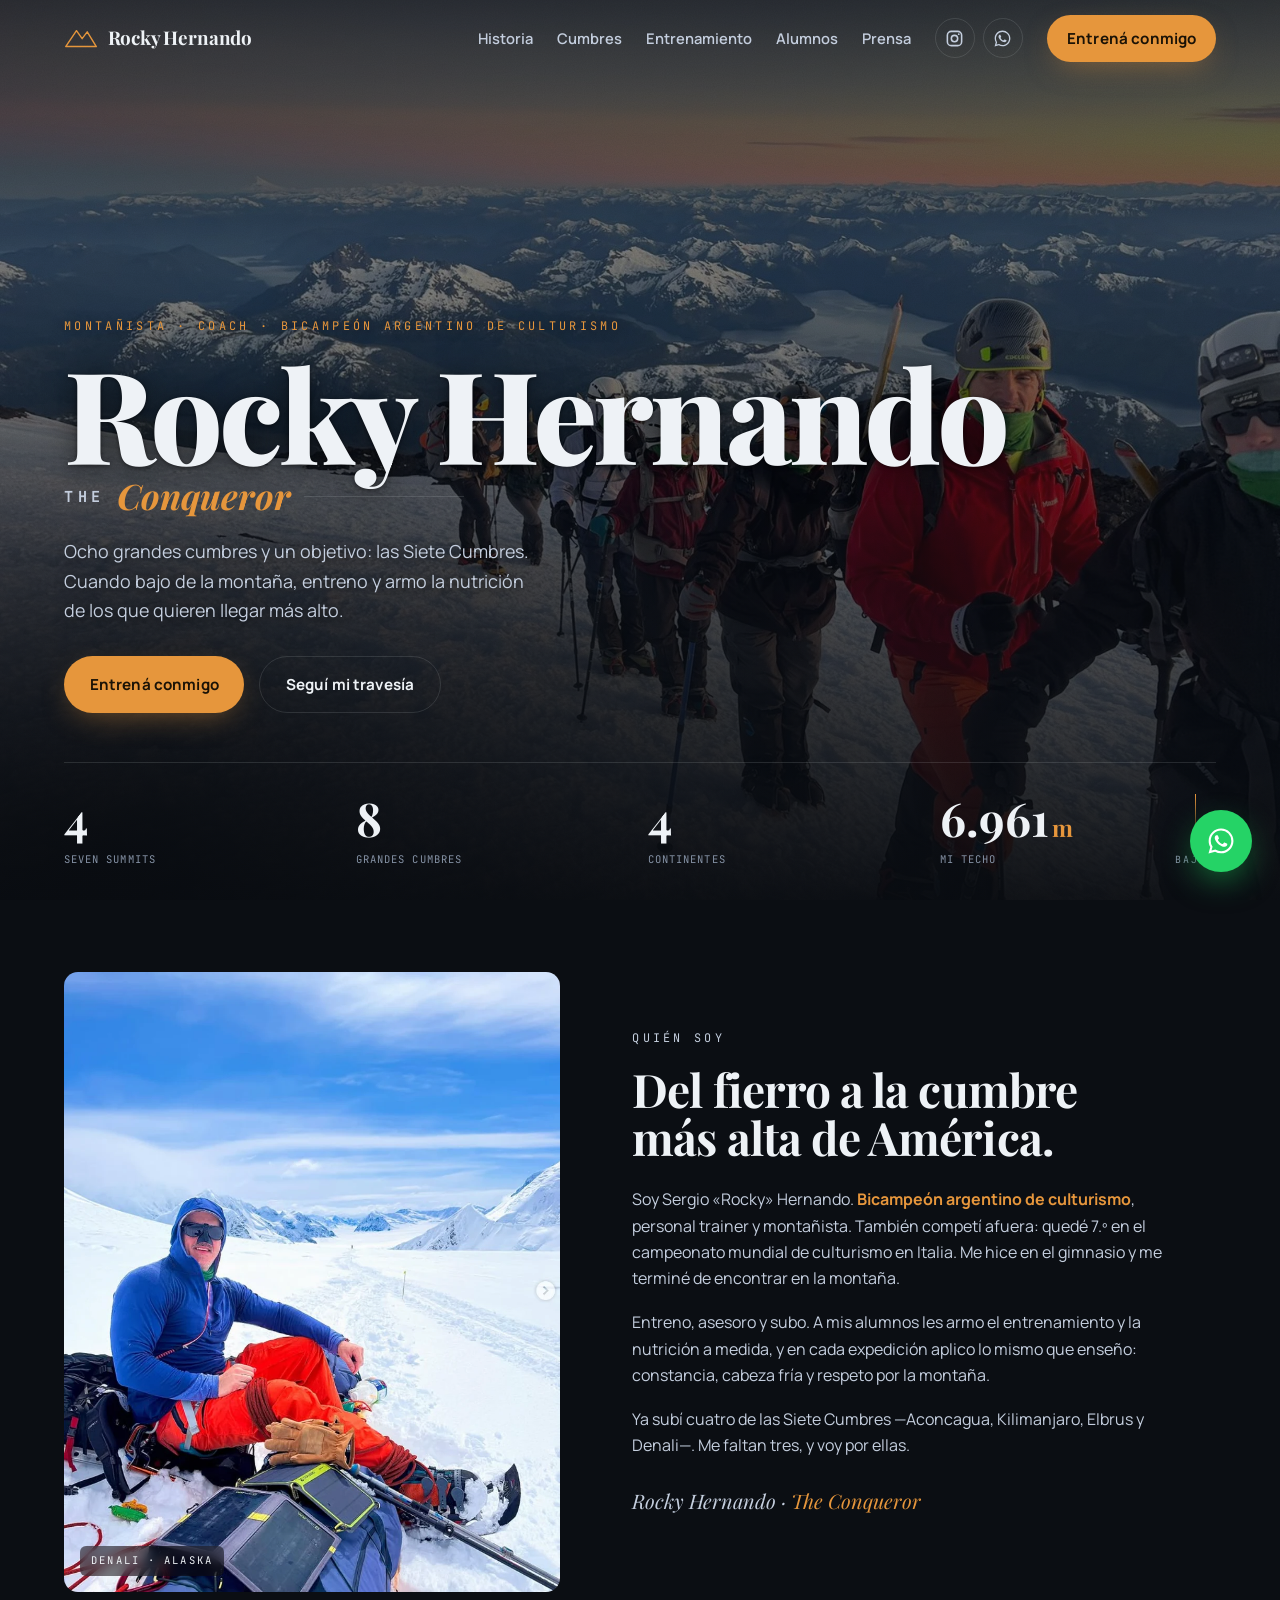
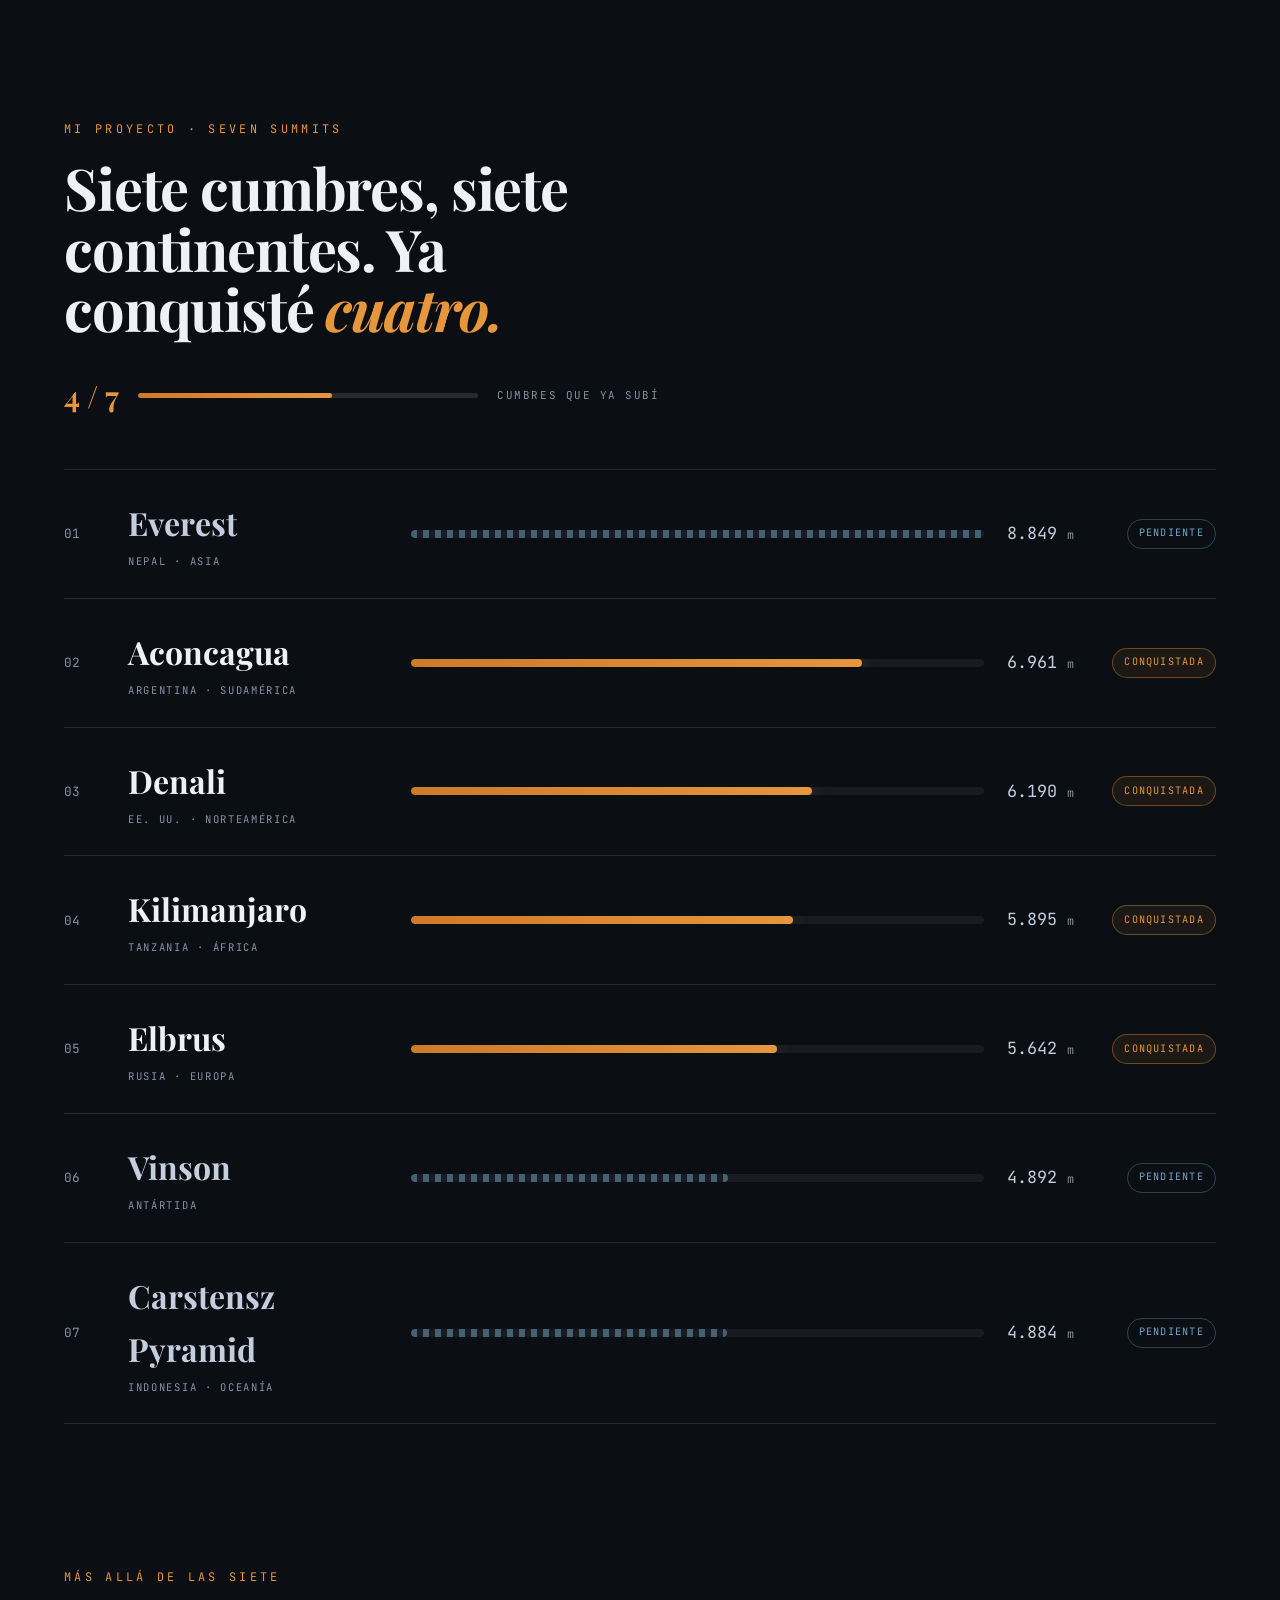
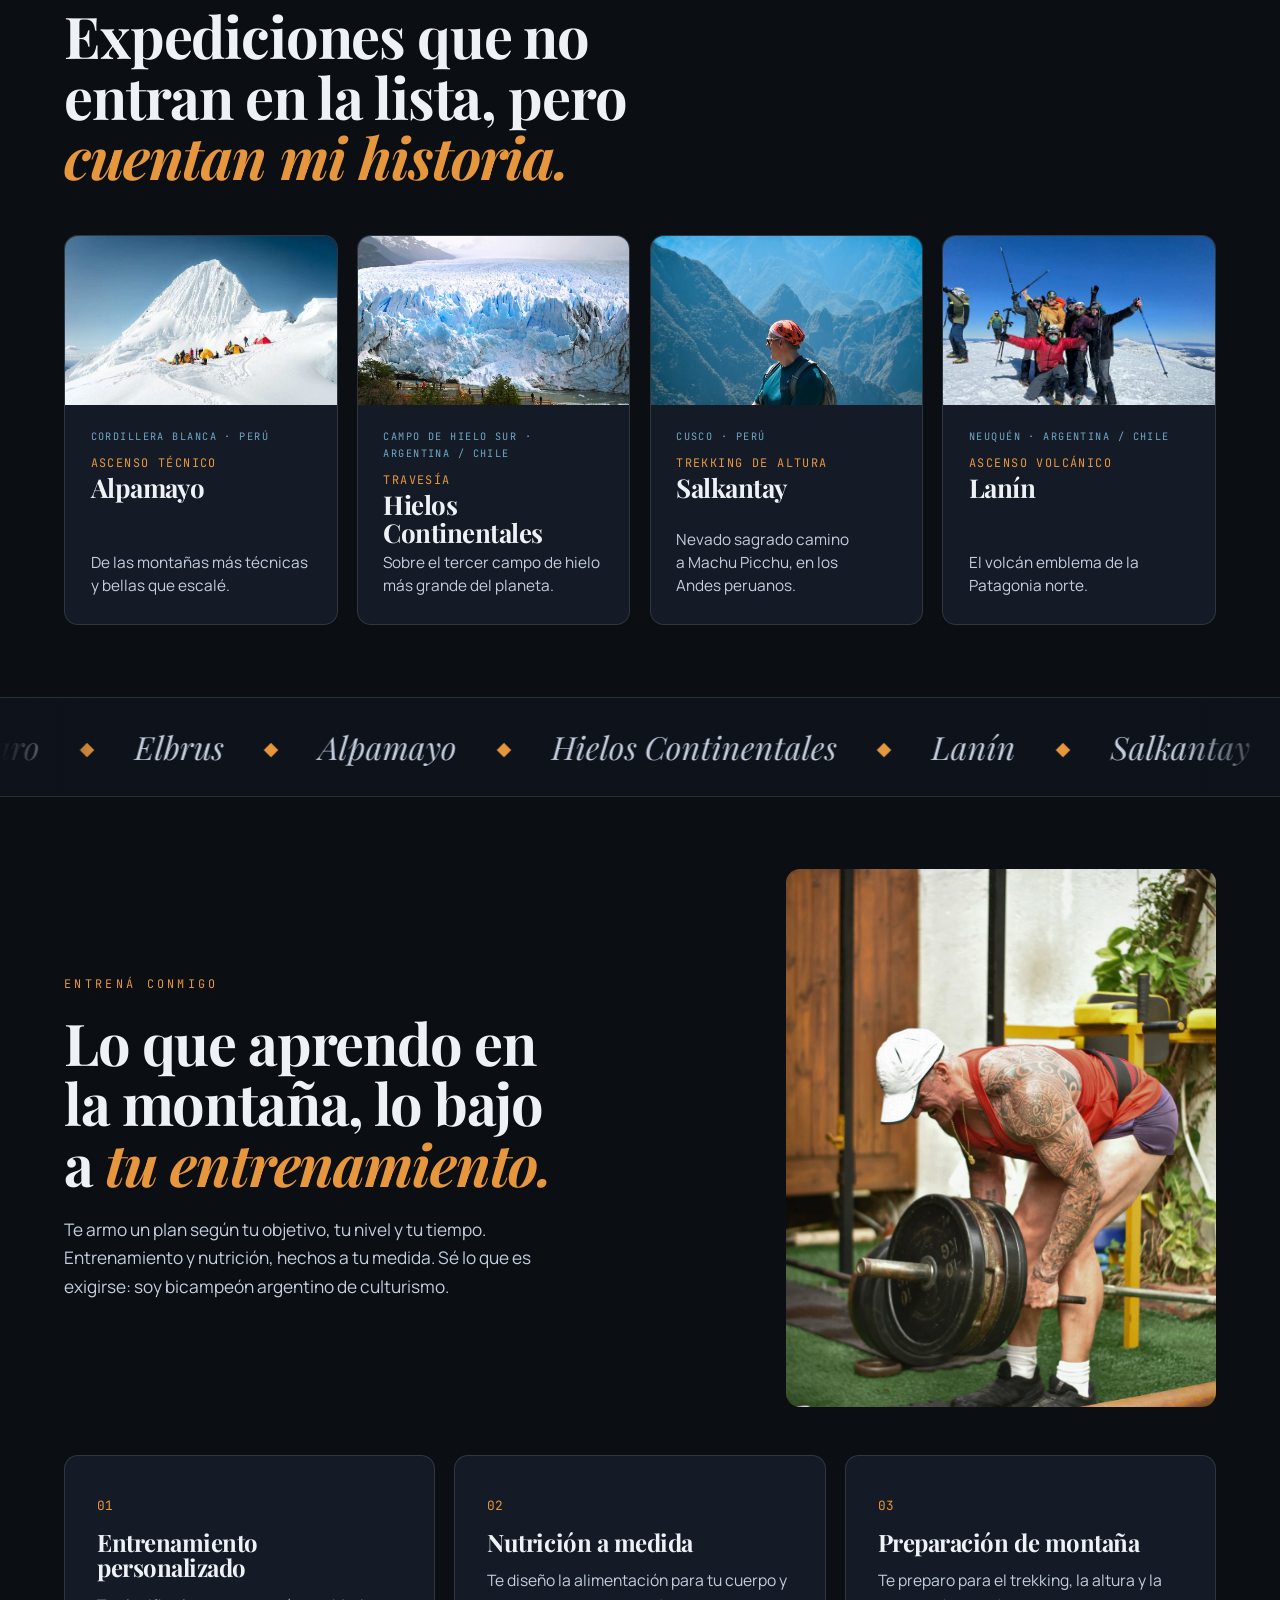
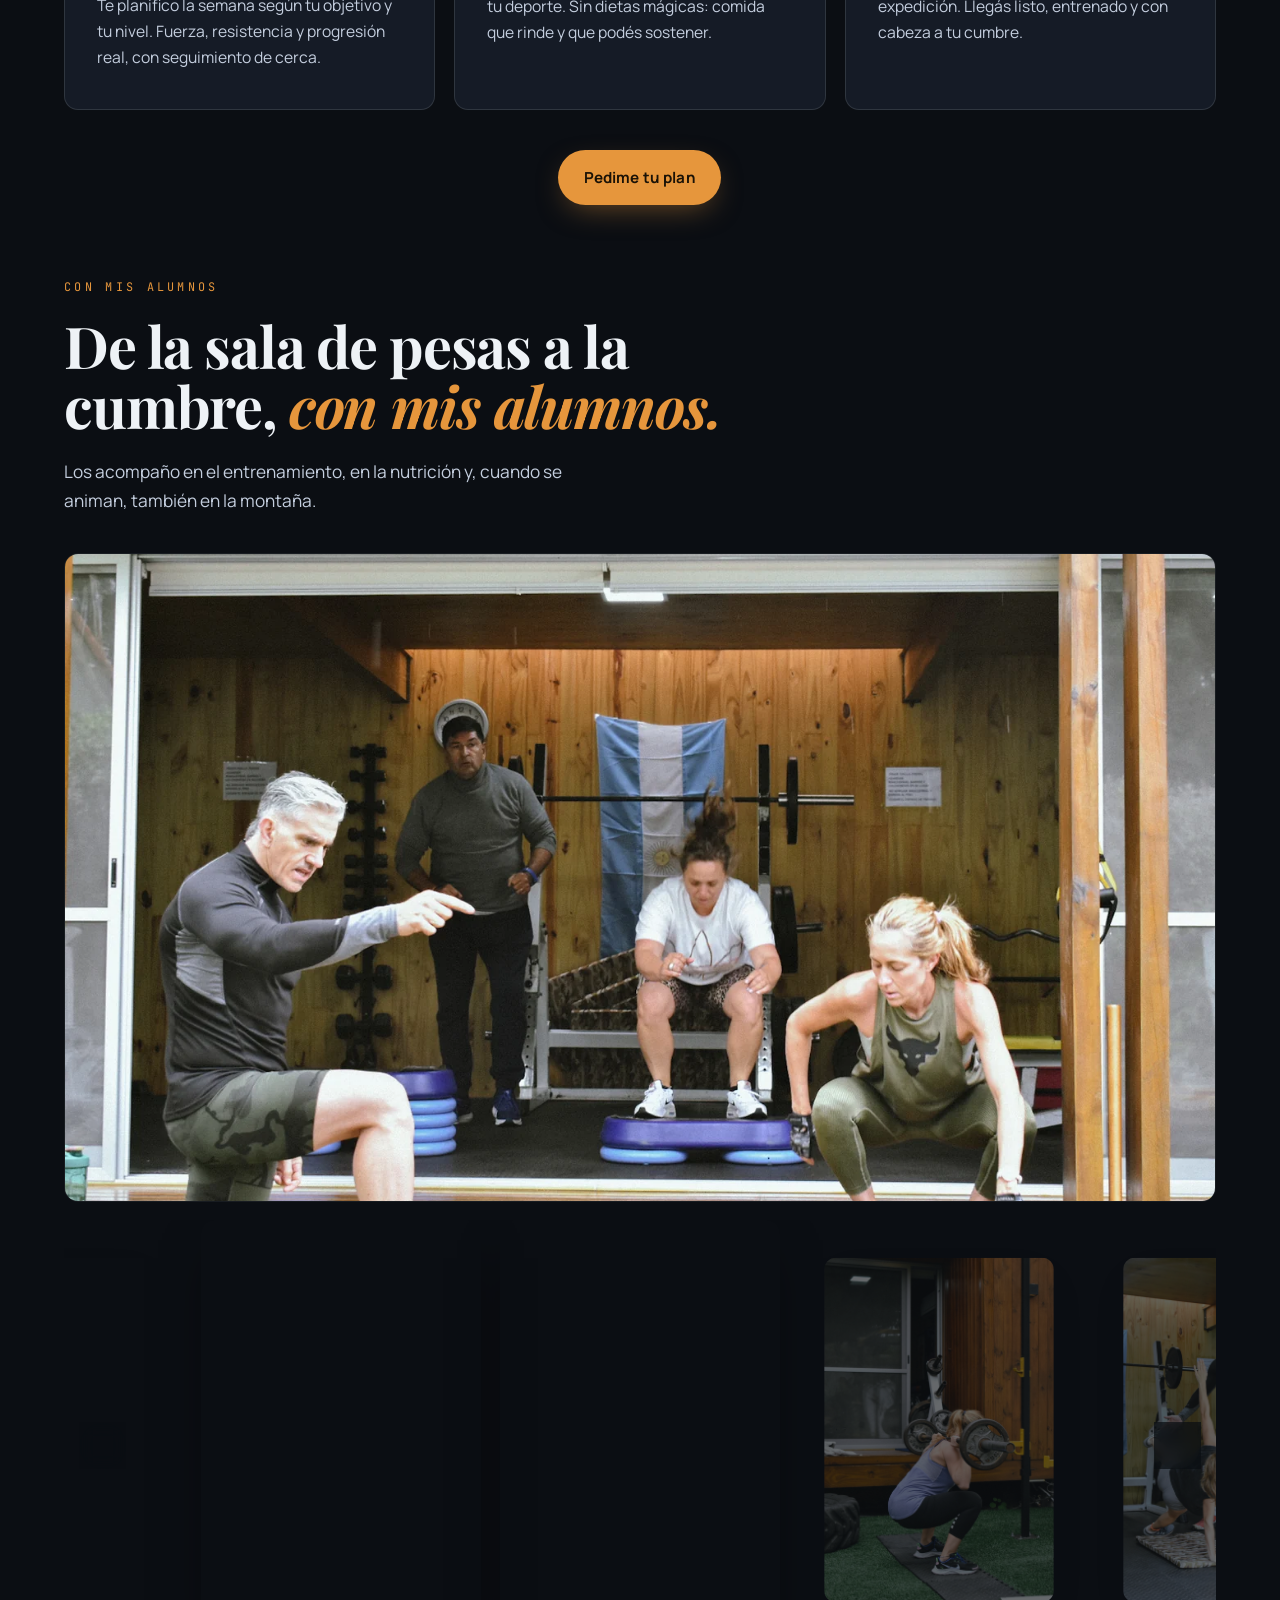
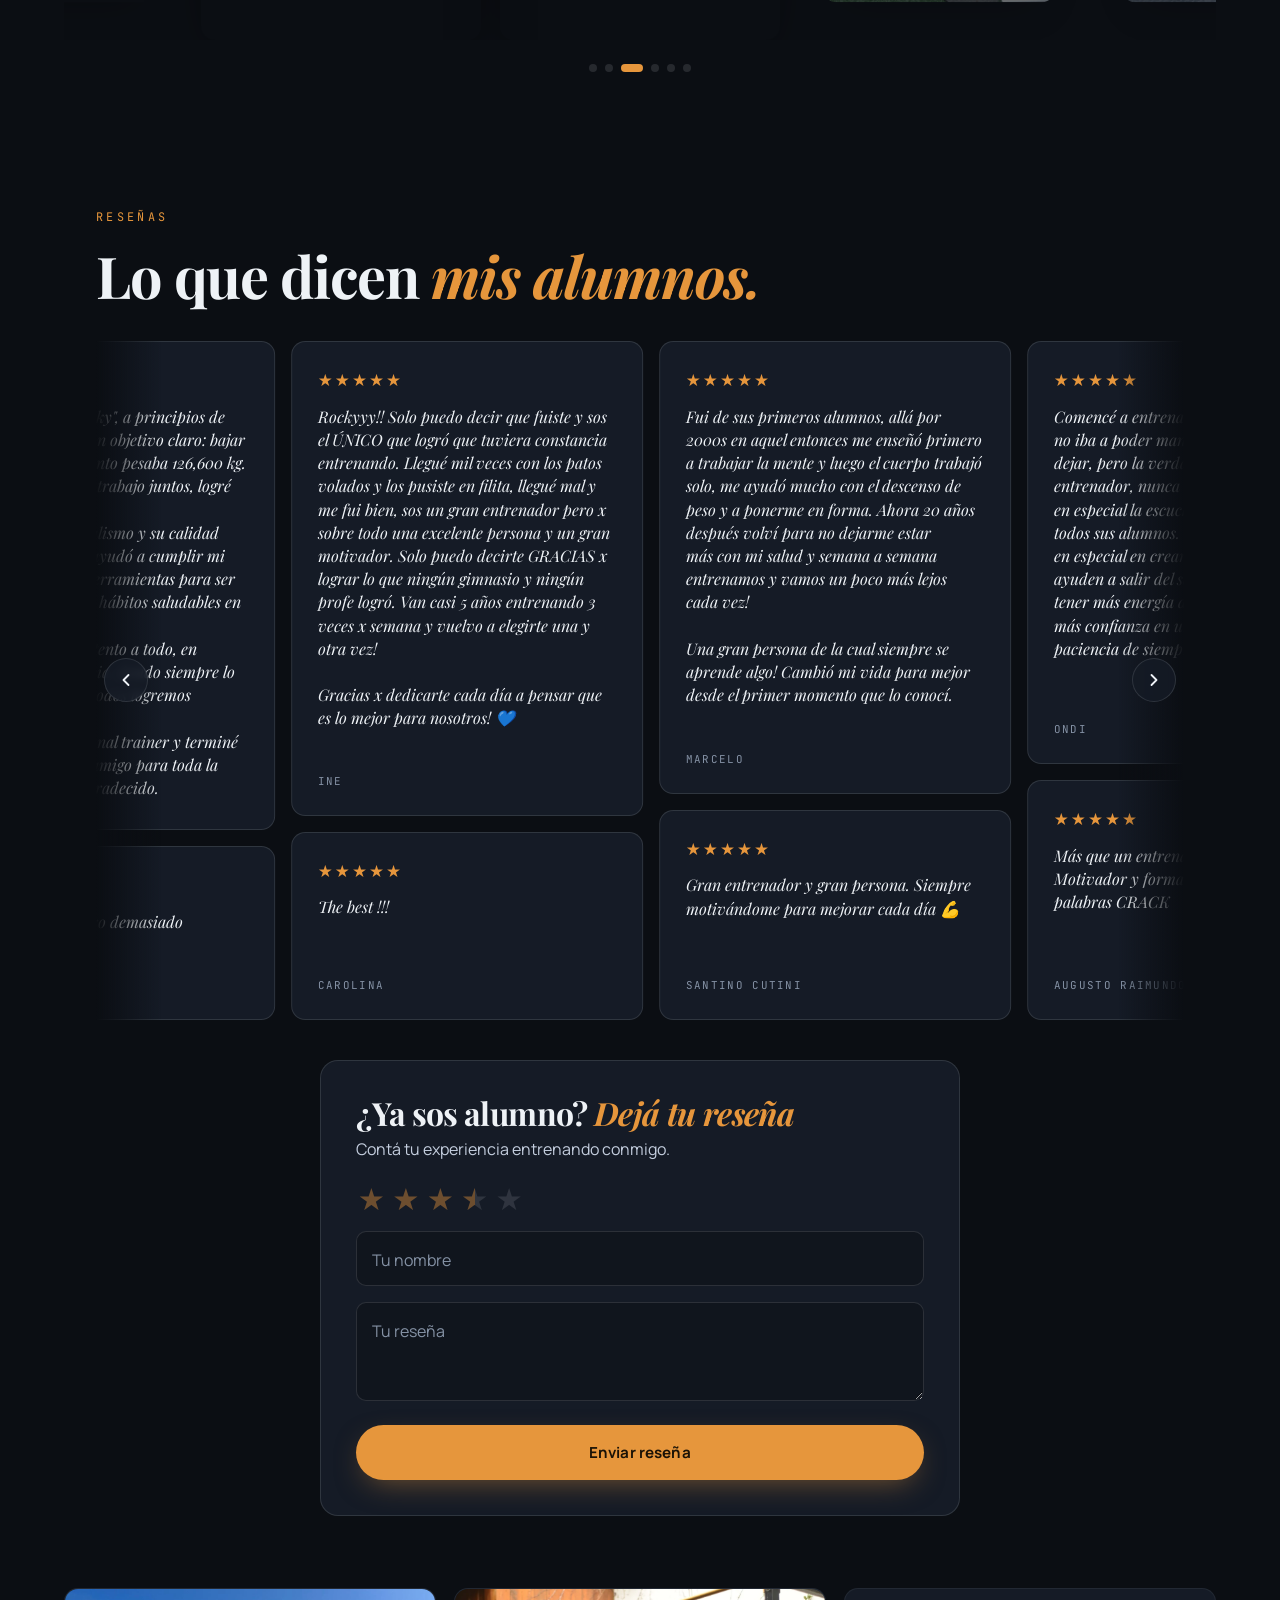
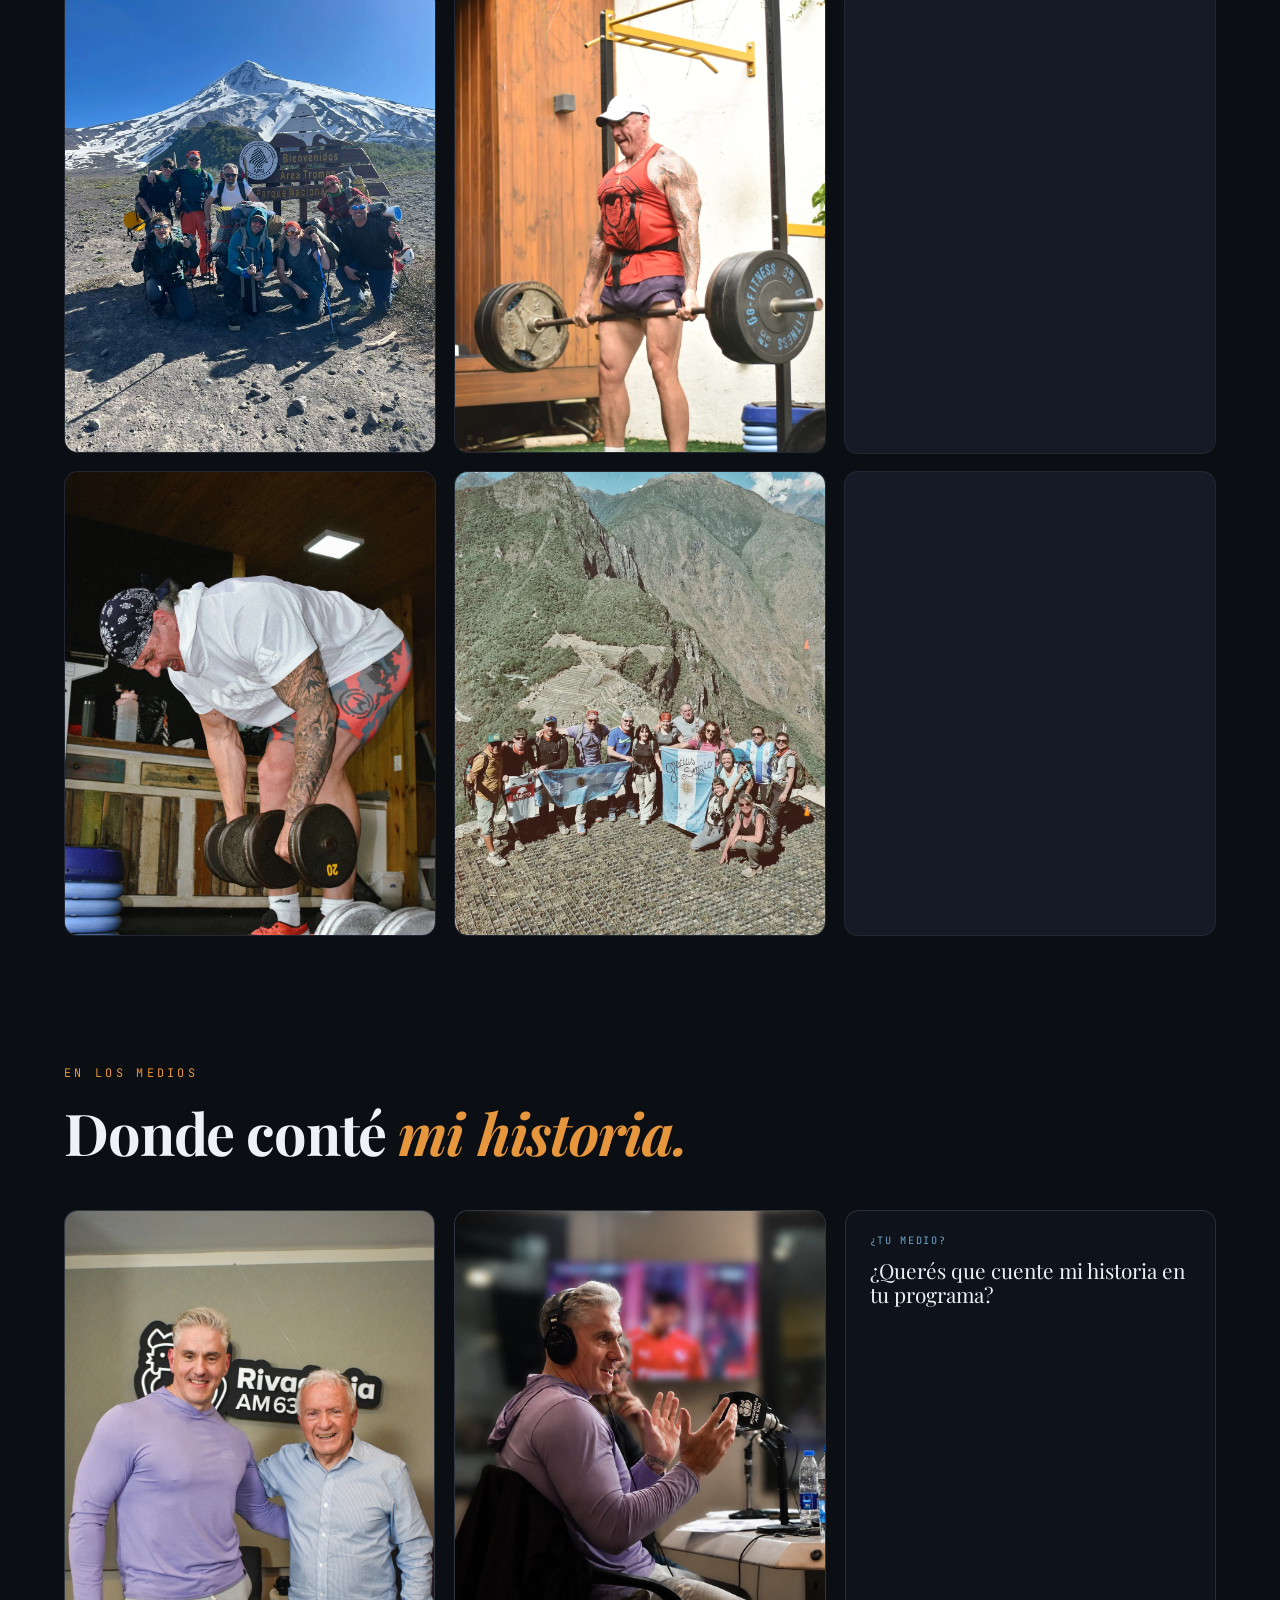
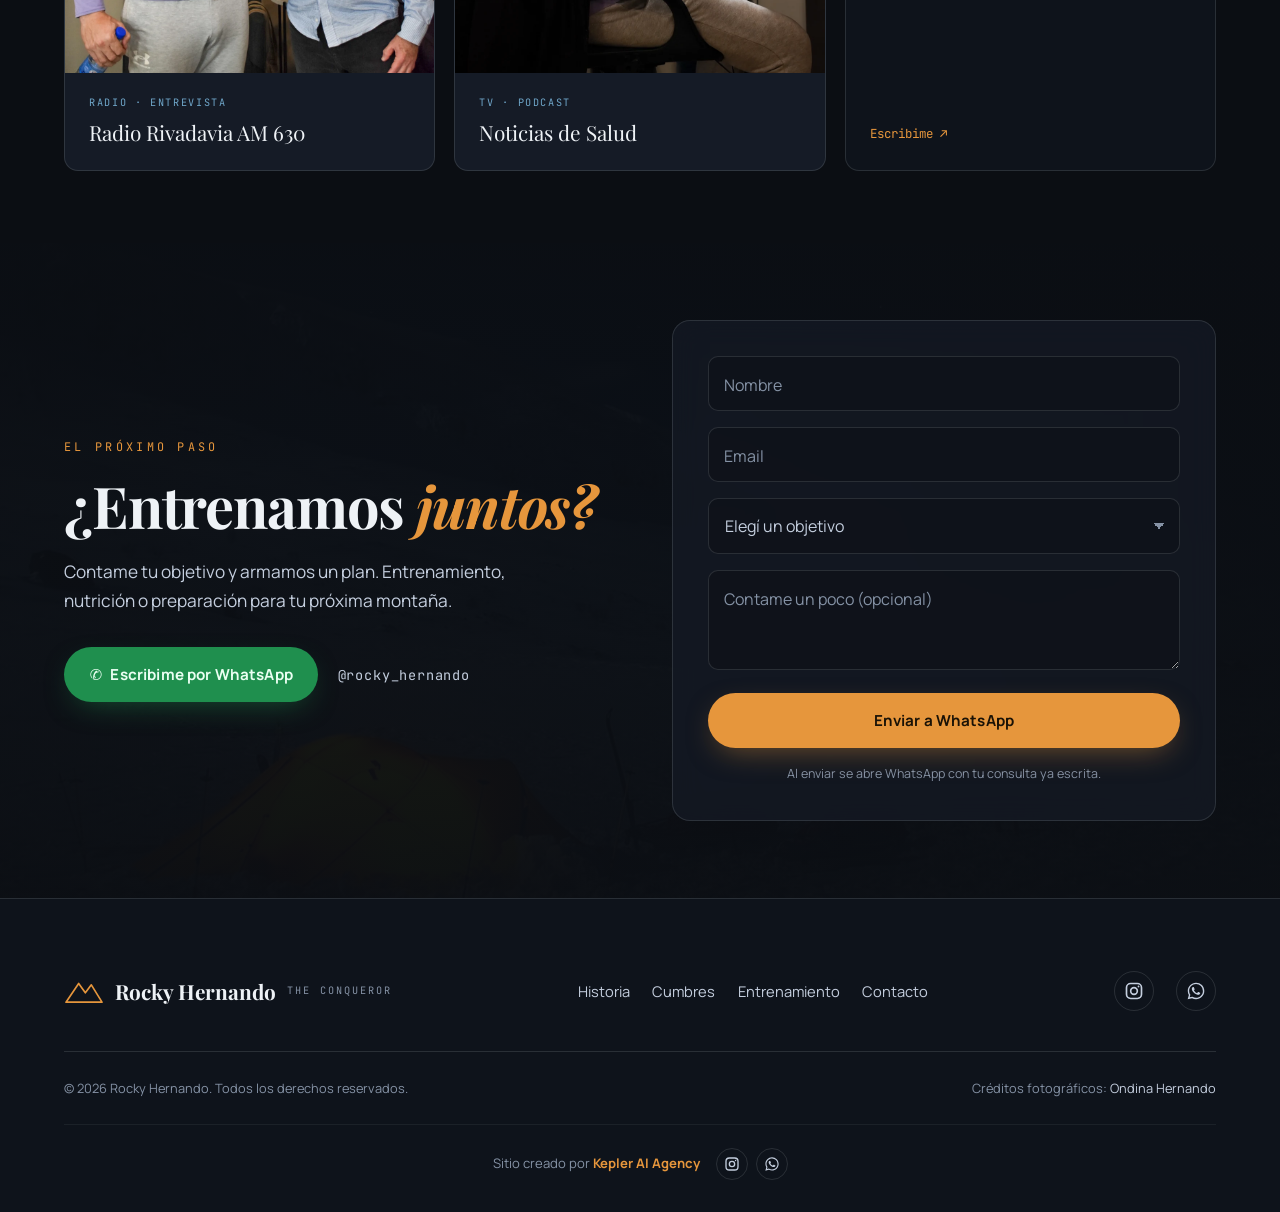
==== commit bf0885e3: "Agregar reseña de Alejandra Co-Authored-By: Claude Sonnet 5 <noreply@anthropic.com> Claude-Session: " ====
--- a/index.html
+++ b/index.html
@@ -431,6 +431,11 @@
           <p class="review-text">Conocí a Sergio, "Rocky", a principios de 2021. Lo busqué con un objetivo claro: bajar de peso. En ese momento pesaba 126,600 kg. Después de 3 años de trabajo juntos, logré bajar más de 50 kg.<br />Destaco su profesionalismo y su calidad humana. No solo me ayudó a cumplir mi objetivo, me dio las herramientas para ser constante y mantener hábitos saludables en el tiempo.<br />Sergio está siempre atento a todo, en cualquier circunstancia, dando siempre lo mejor de él para que todos logremos nuestras metas.<br />Fui a buscar un personal trainer y terminé quedándome con un amigo para toda la vida. Eternamente agradecido.</p>
           <p class="review-name">Santiago</p>
         </article>
+        <article class="review-card">
+          <div class="review-stars" aria-label="5 de 5 estrellas">★★★★★</div>
+          <p class="review-text">Roc, hace tantos años que nos conocemos, 25/30??? Te sigo eligiendo como el primer día. Disciplina, constancia, entrenamiento físico y mental y muchas risas. Te adoro infinito 💪❤️</p>
+          <p class="review-name">Alejandra</p>
+        </article>
       </div>
 
       <!-- Carrusel dinámico (2 filas × 3, loop infinito). JS lo arma leyendo
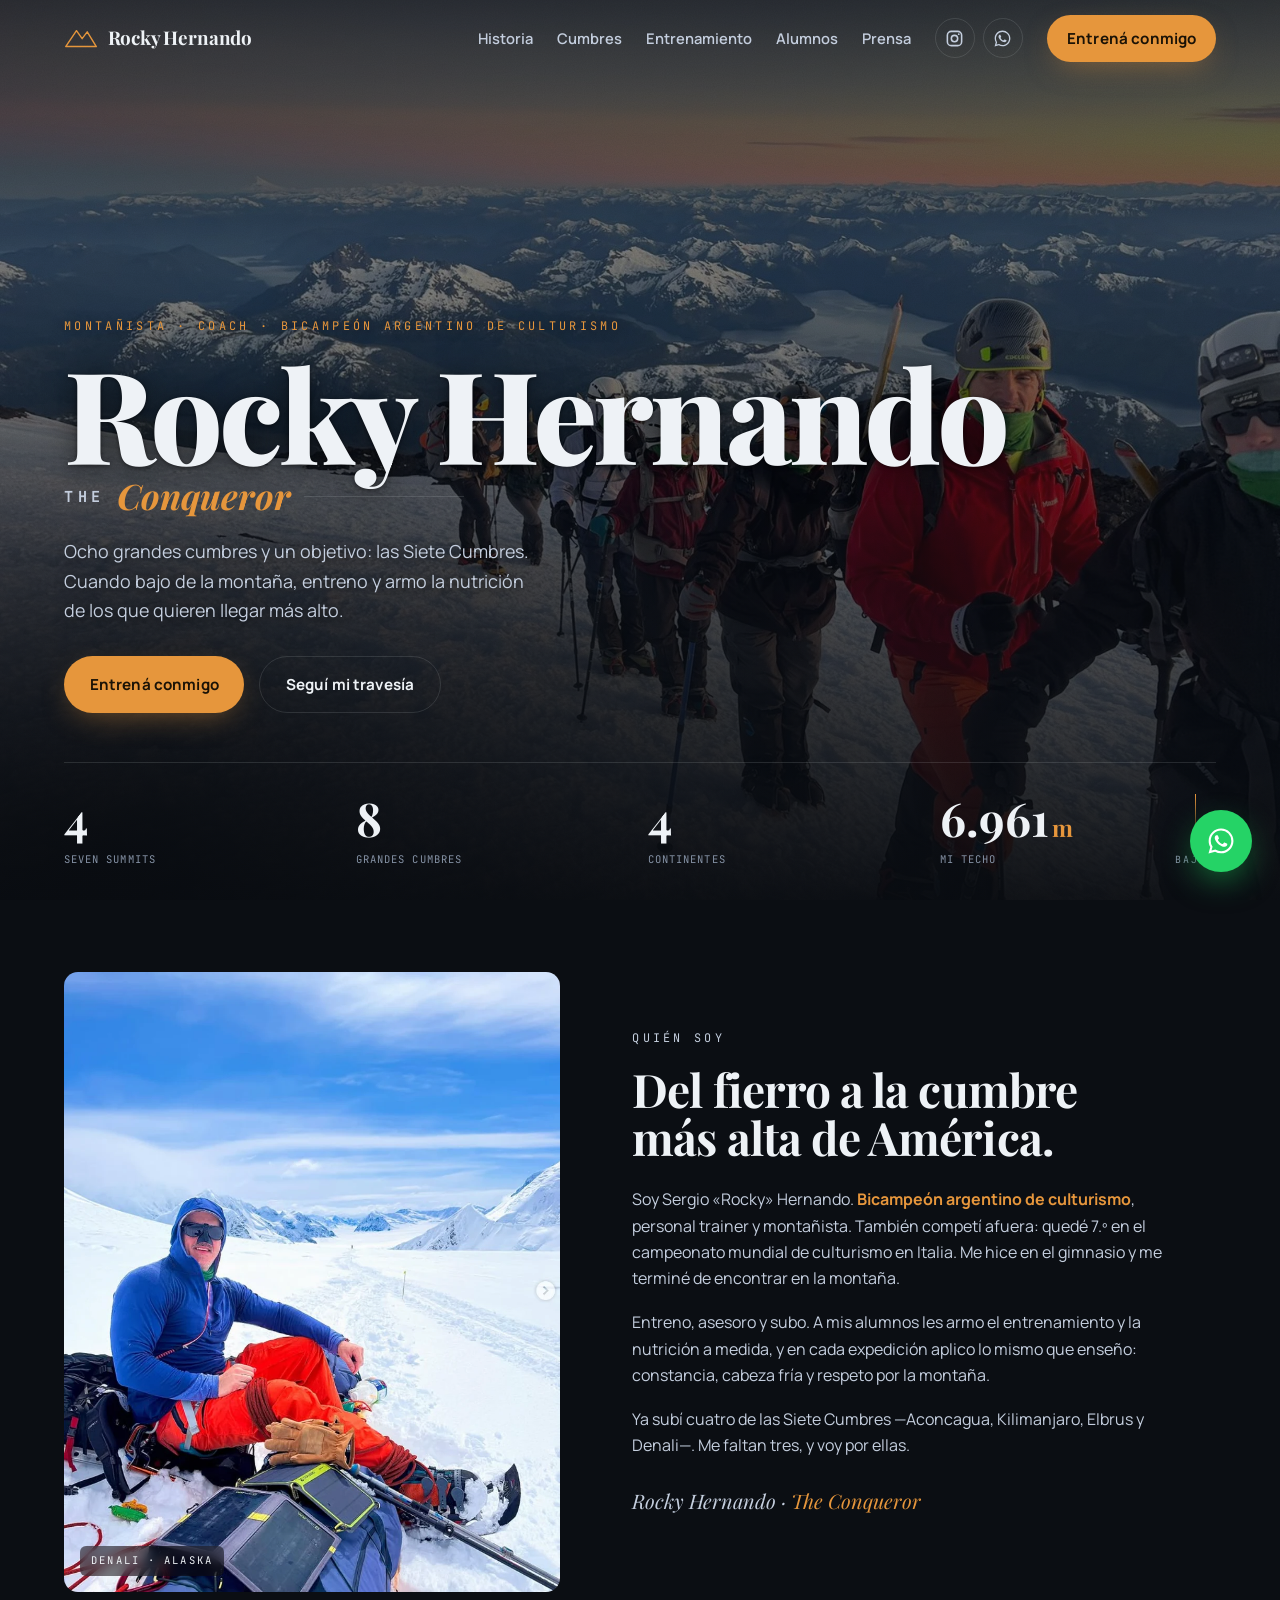
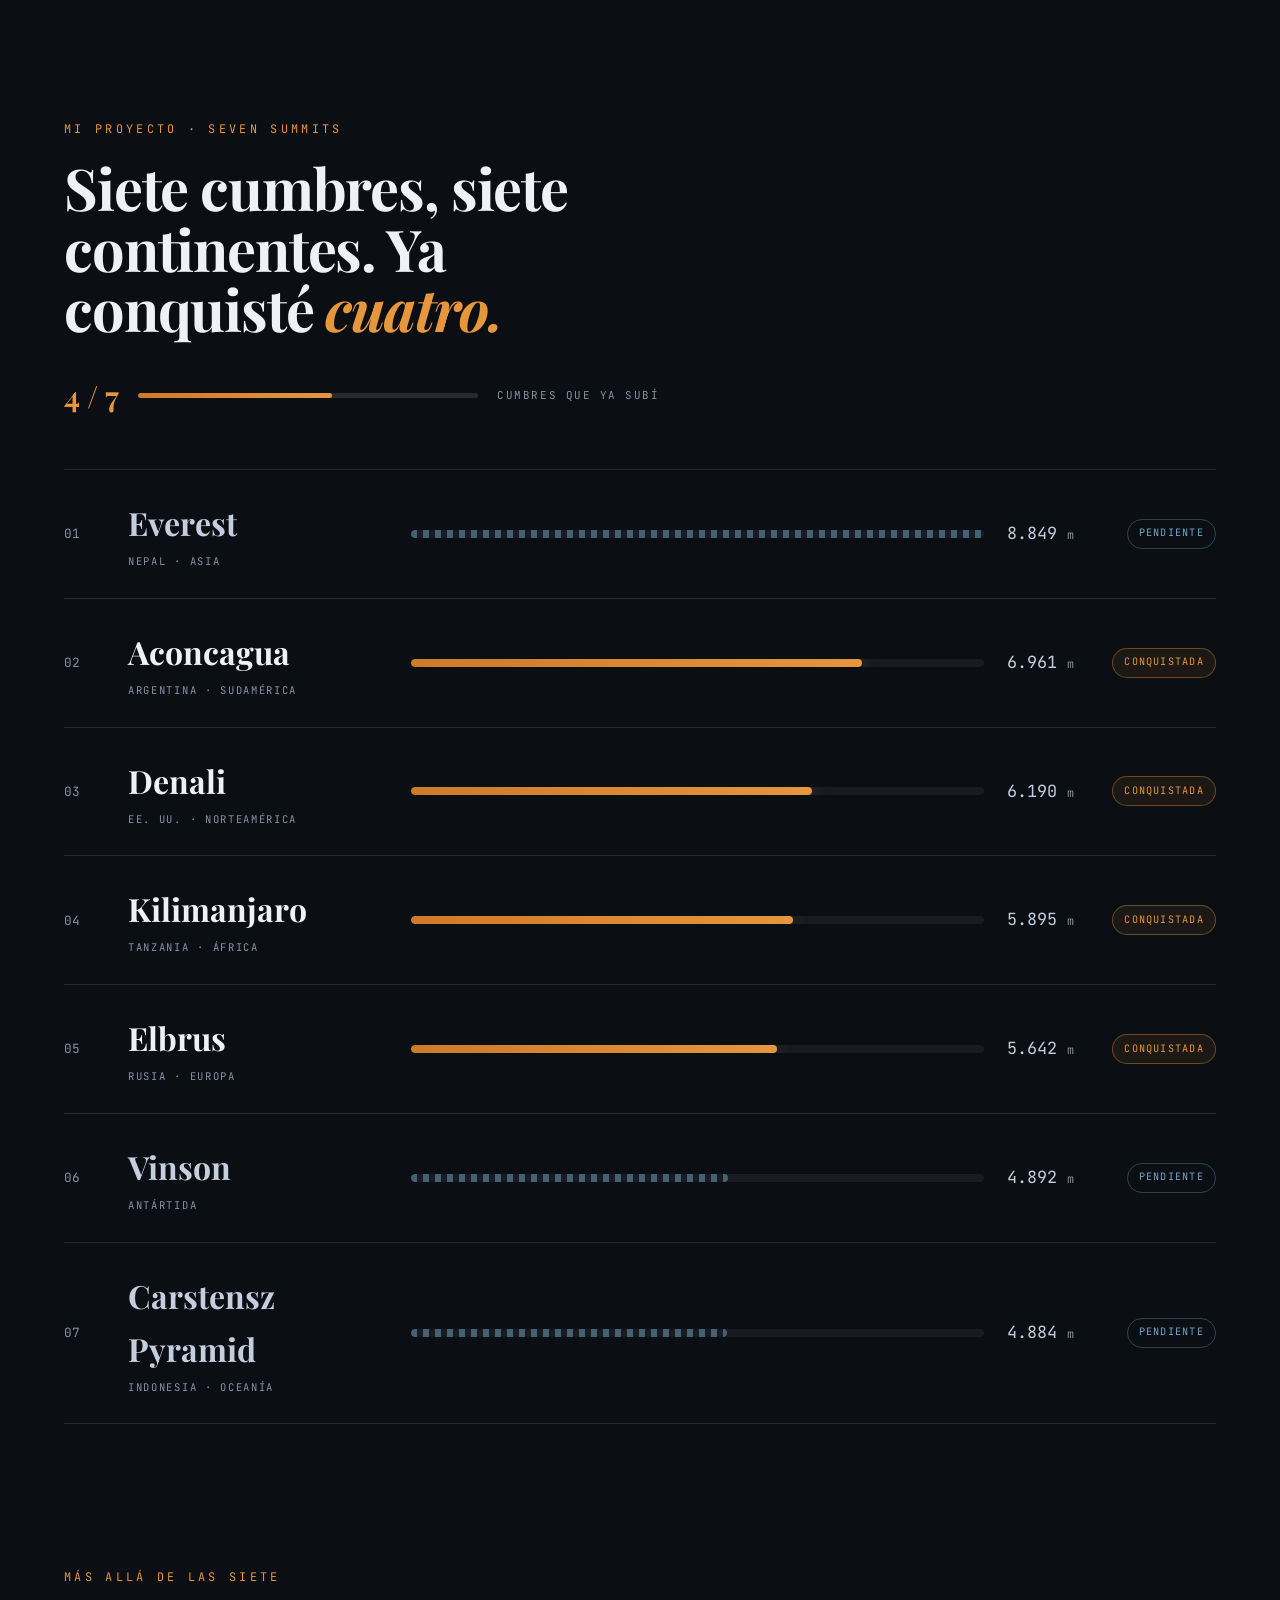
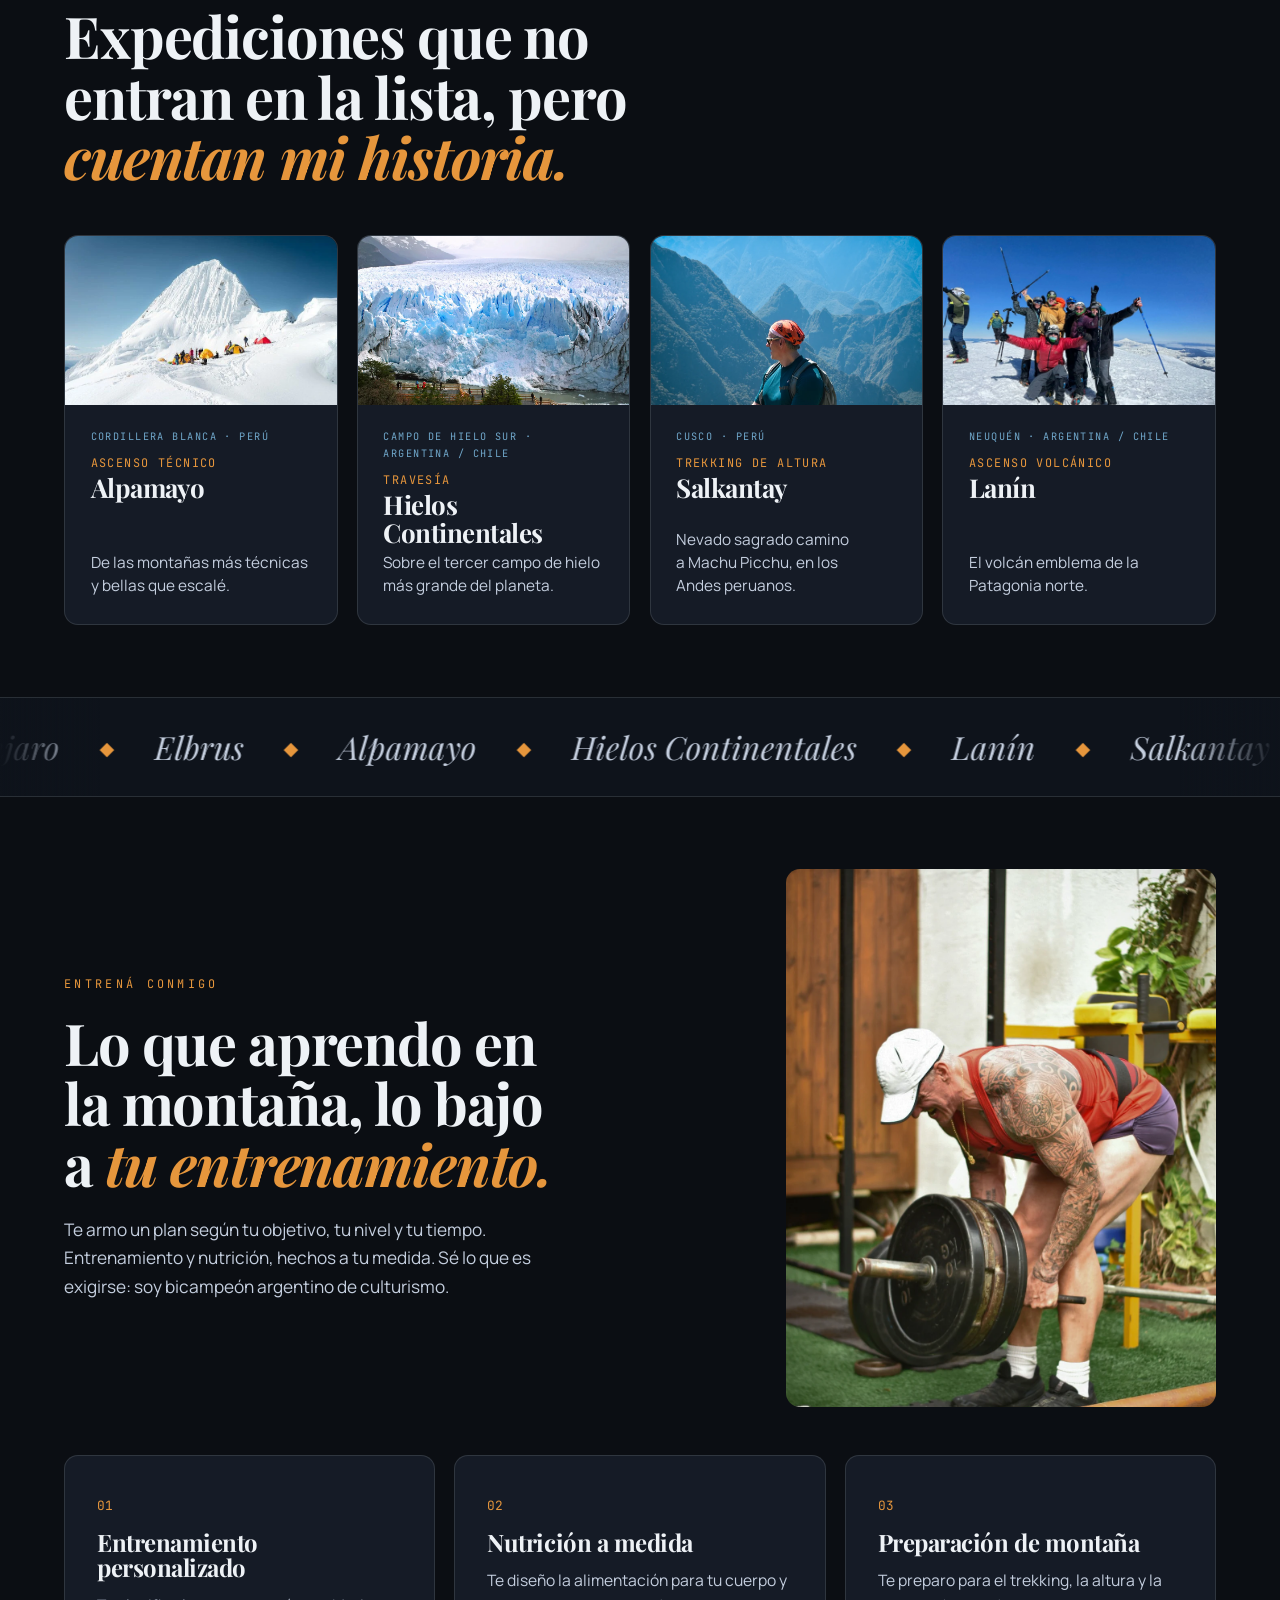
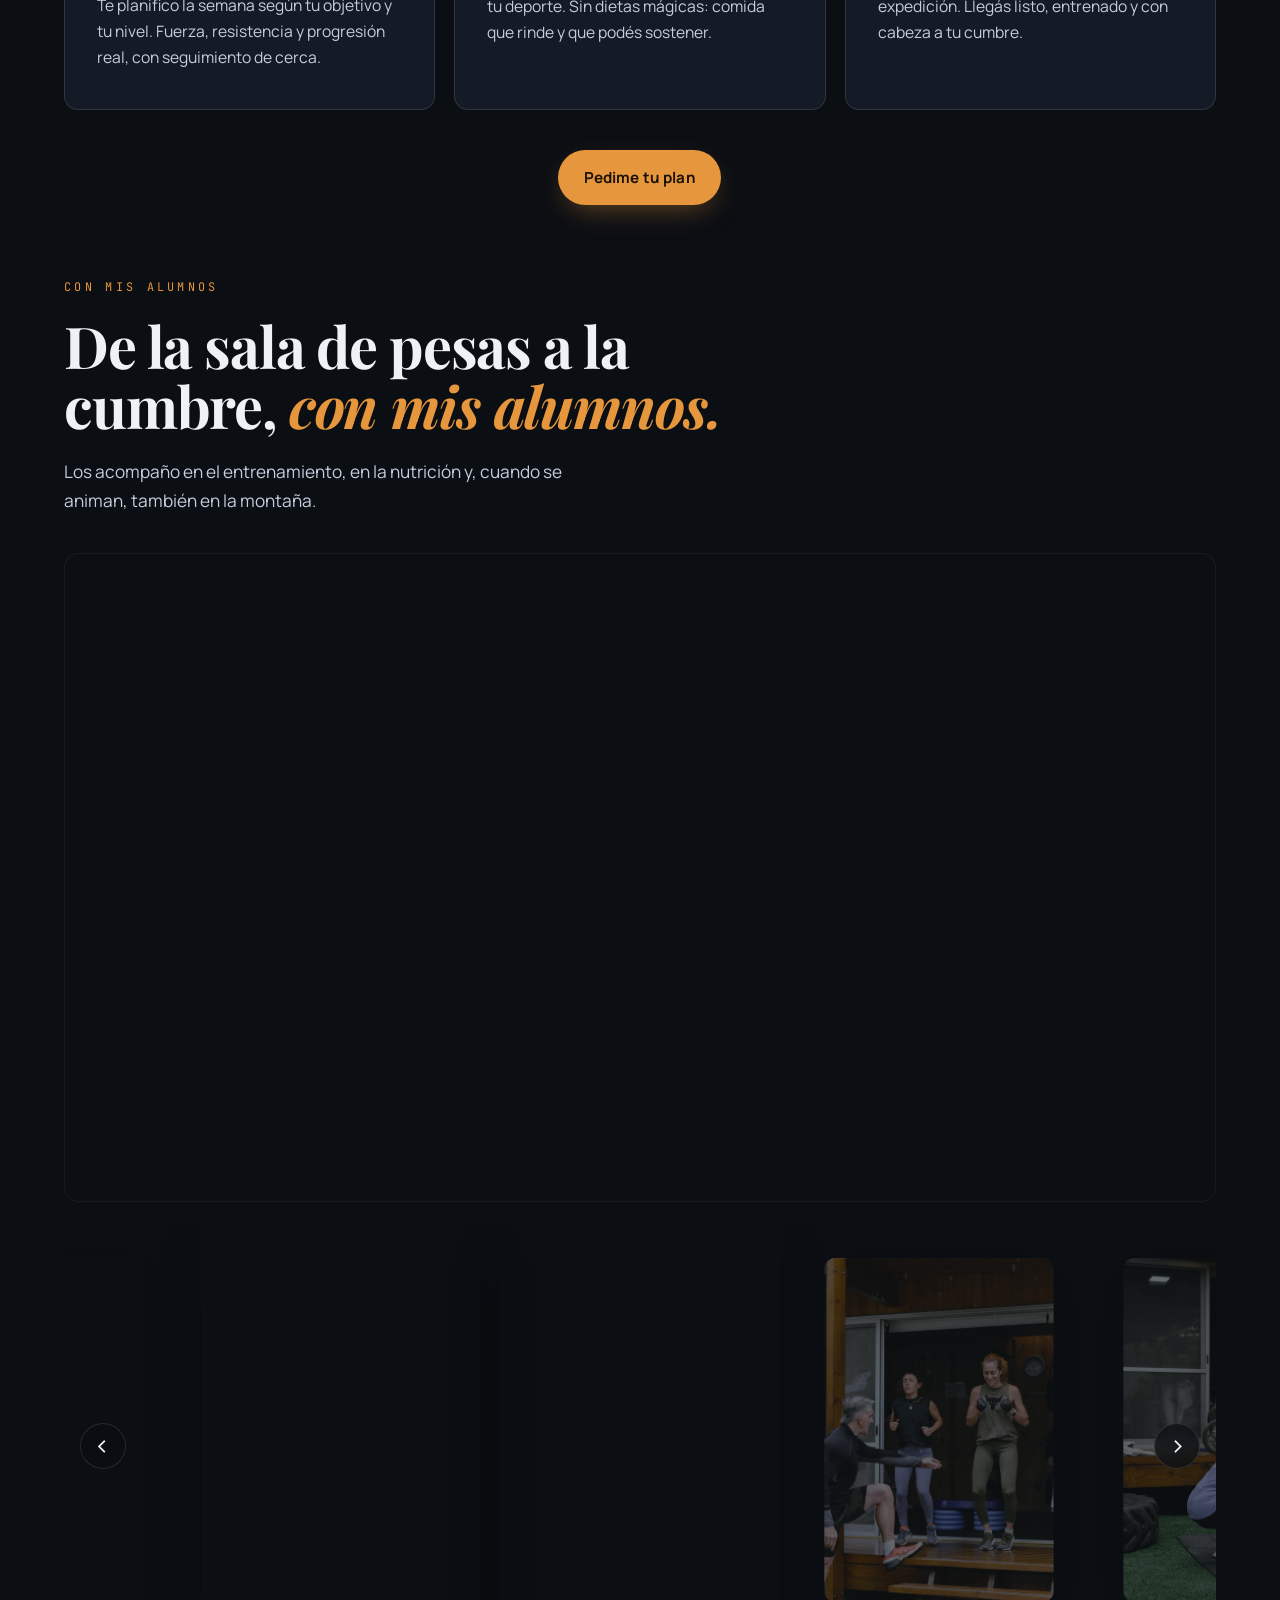
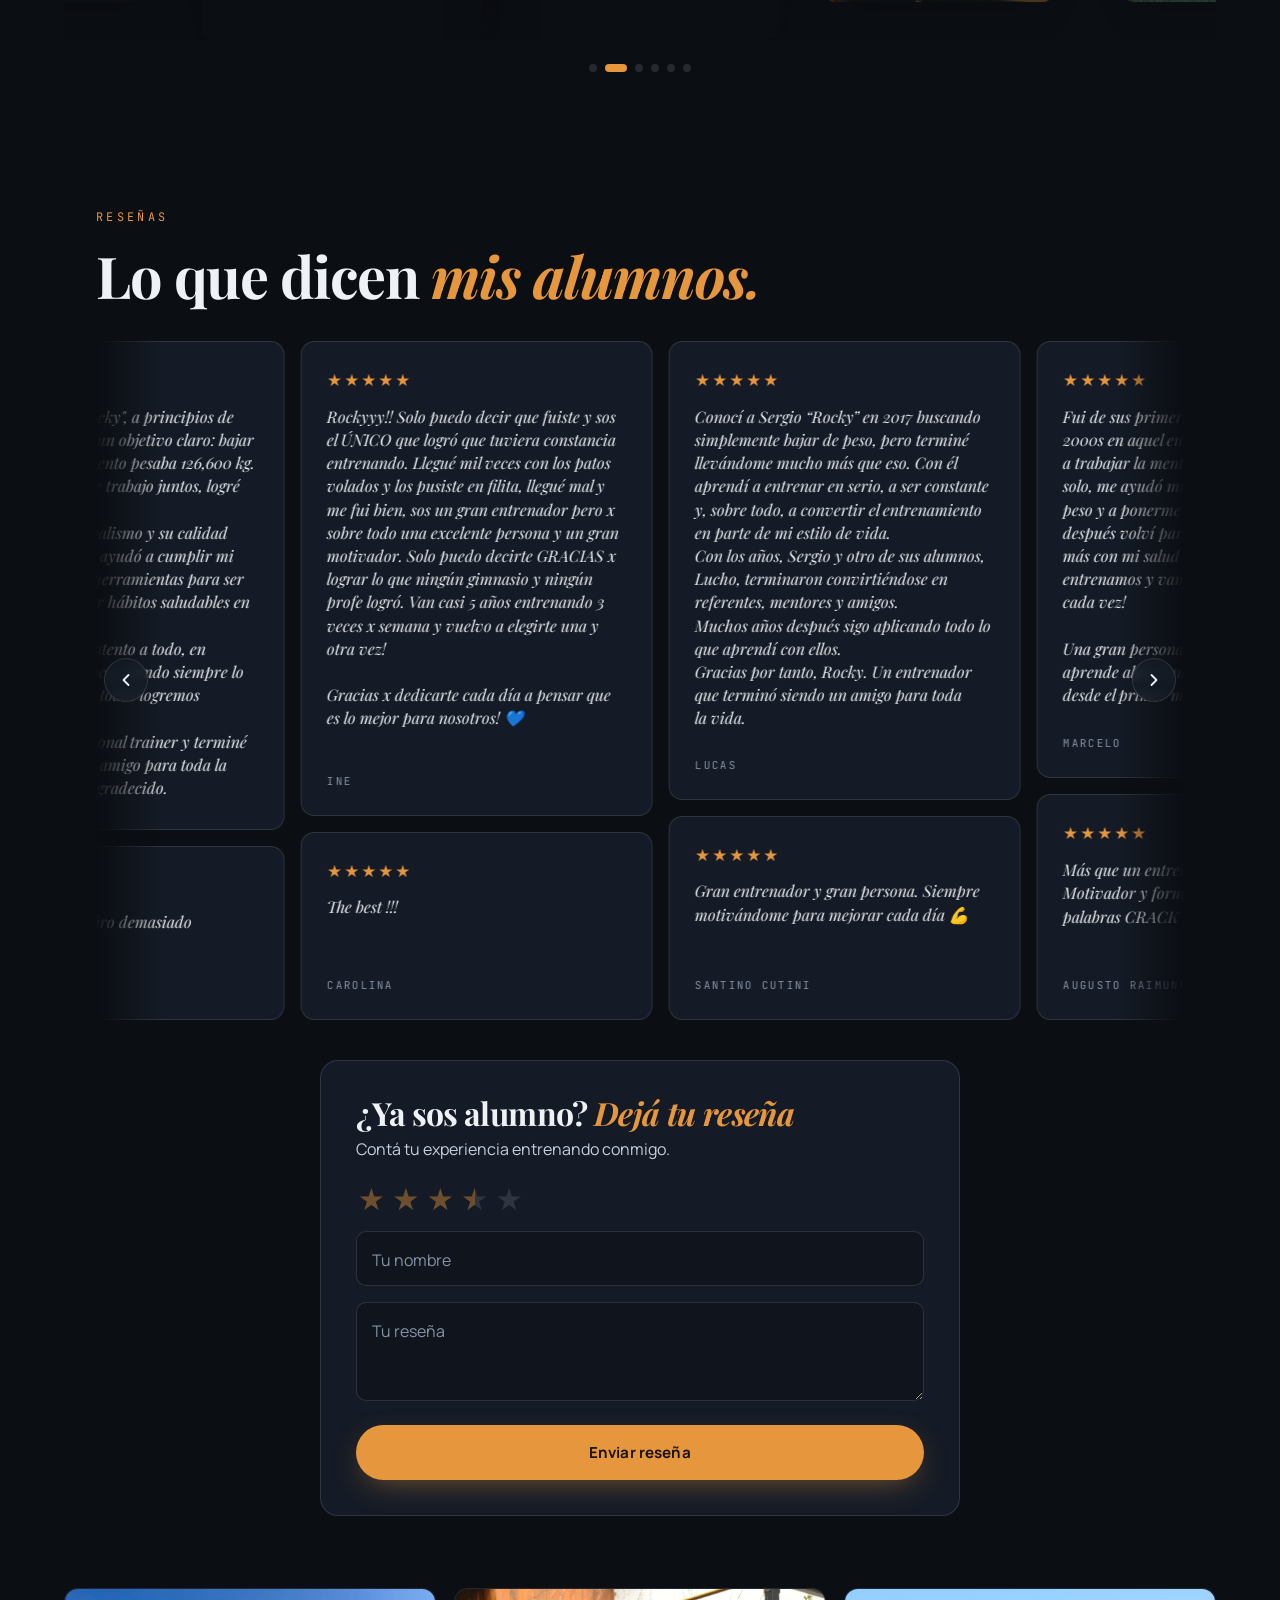
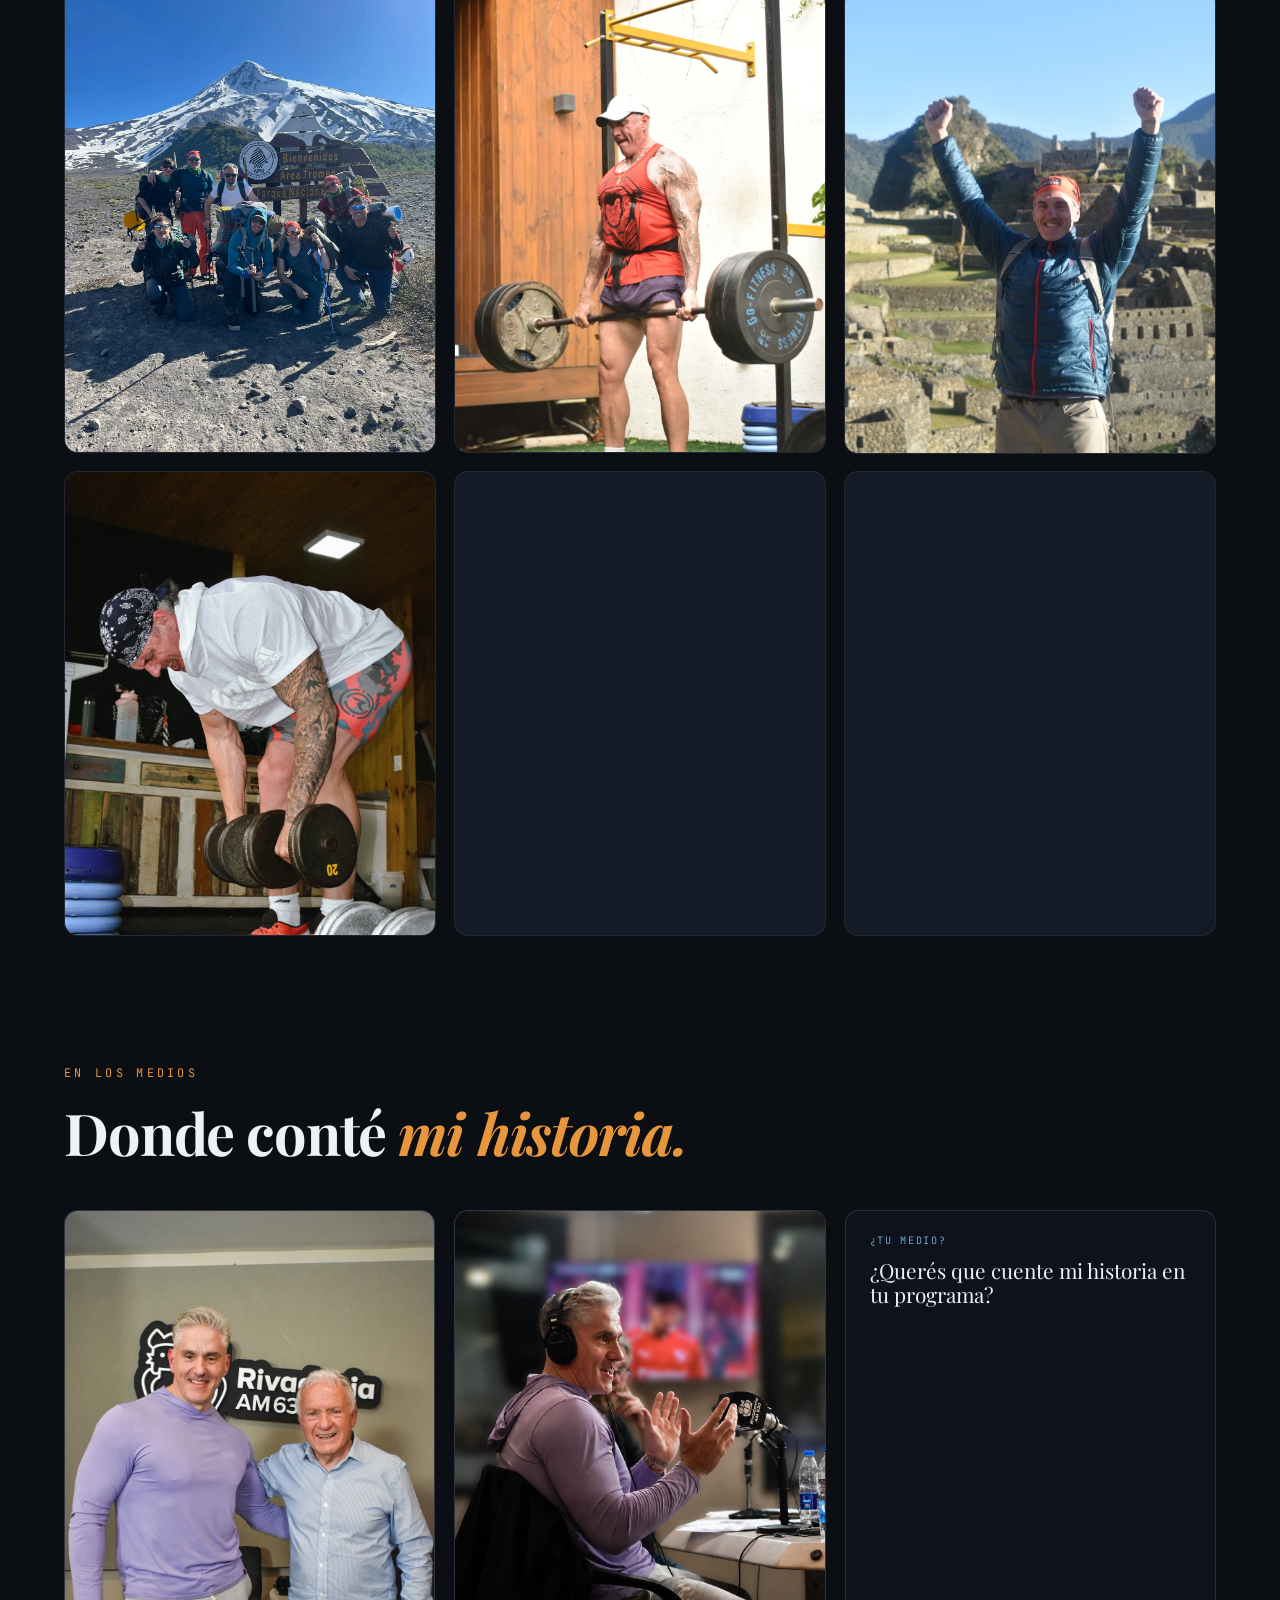
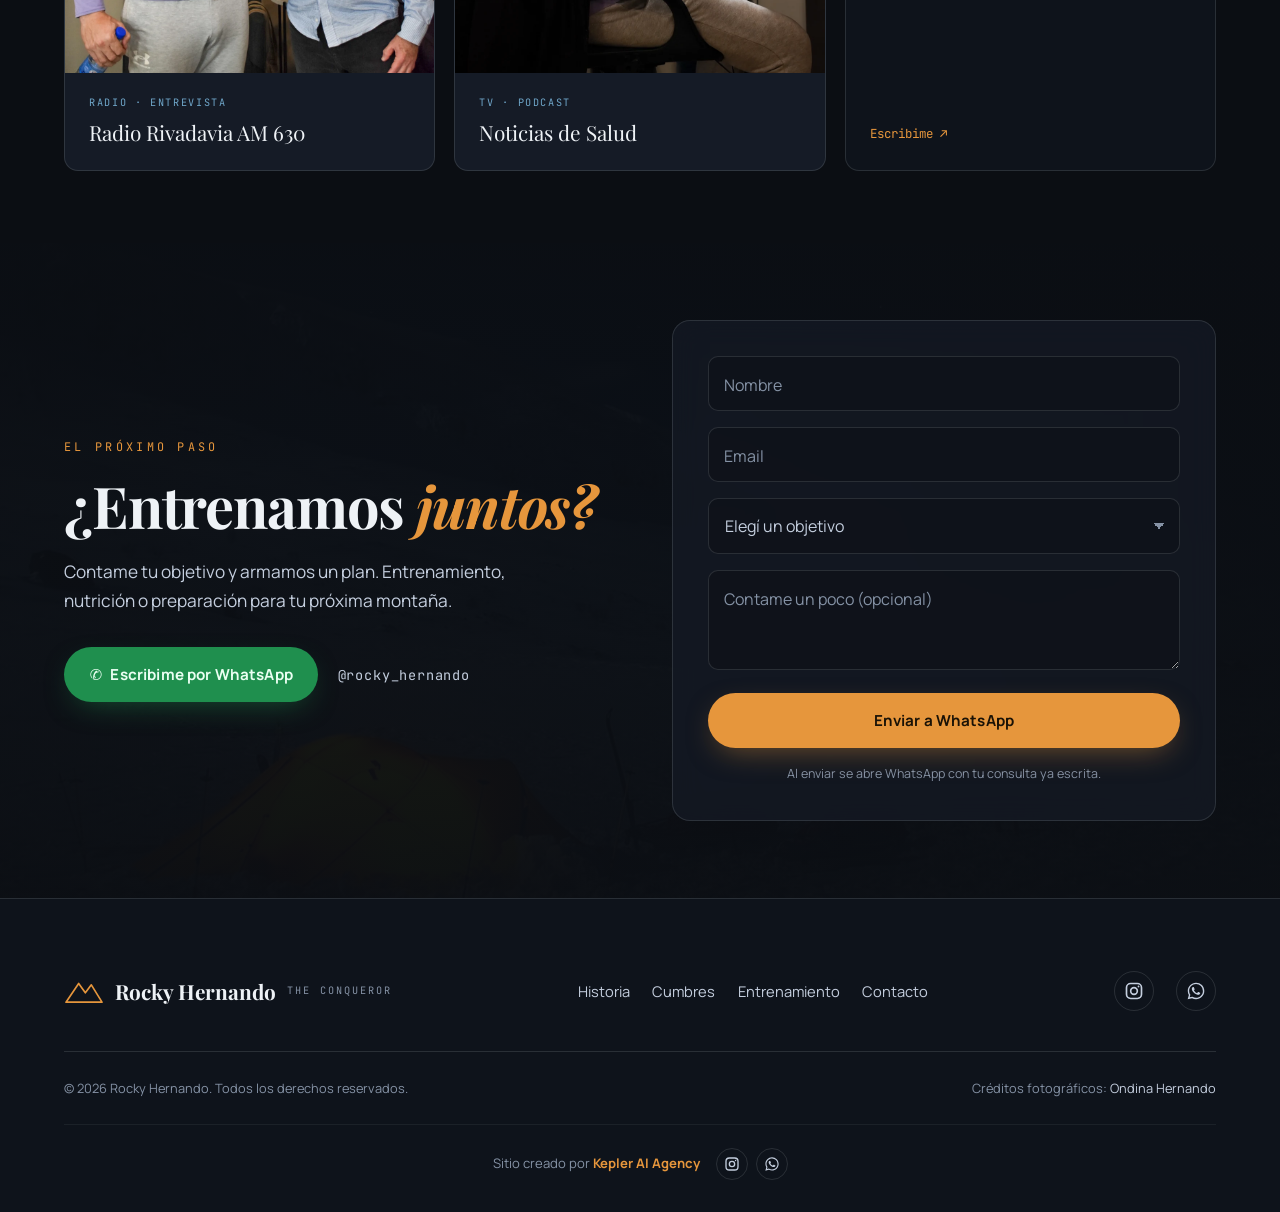
==== commit 6af01427: "Agregar reseña de Lucas Co-Authored-By: Claude Sonnet 5 <noreply@anthropic.com> Claude-Session: http" ====
--- a/index.html
+++ b/index.html
@@ -436,6 +436,11 @@
           <p class="review-text">Roc, hace tantos años que nos conocemos, 25/30??? Te sigo eligiendo como el primer día. Disciplina, constancia, entrenamiento físico y mental y muchas risas. Te adoro infinito 💪❤️</p>
           <p class="review-name">Alejandra</p>
         </article>
+        <article class="review-card">
+          <div class="review-stars" aria-label="5 de 5 estrellas">★★★★★</div>
+          <p class="review-text">Conocí a Sergio “Rocky” en 2017 buscando simplemente bajar de peso, pero terminé llevándome mucho más que eso. Con él aprendí a entrenar en serio, a ser constante y, sobre todo, a convertir el entrenamiento en parte de mi estilo de vida.<br />Con los años, Sergio y otro de sus alumnos, Lucho, terminaron convirtiéndose en referentes, mentores y amigos.<br />Muchos años después sigo aplicando todo lo que aprendí con ellos.<br />Gracias por tanto, Rocky. Un entrenador que terminó siendo un amigo para toda la vida.</p>
+          <p class="review-name">Lucas</p>
+        </article>
       </div>
 
       <!-- Carrusel dinámico (2 filas × 3, loop infinito). JS lo arma leyendo
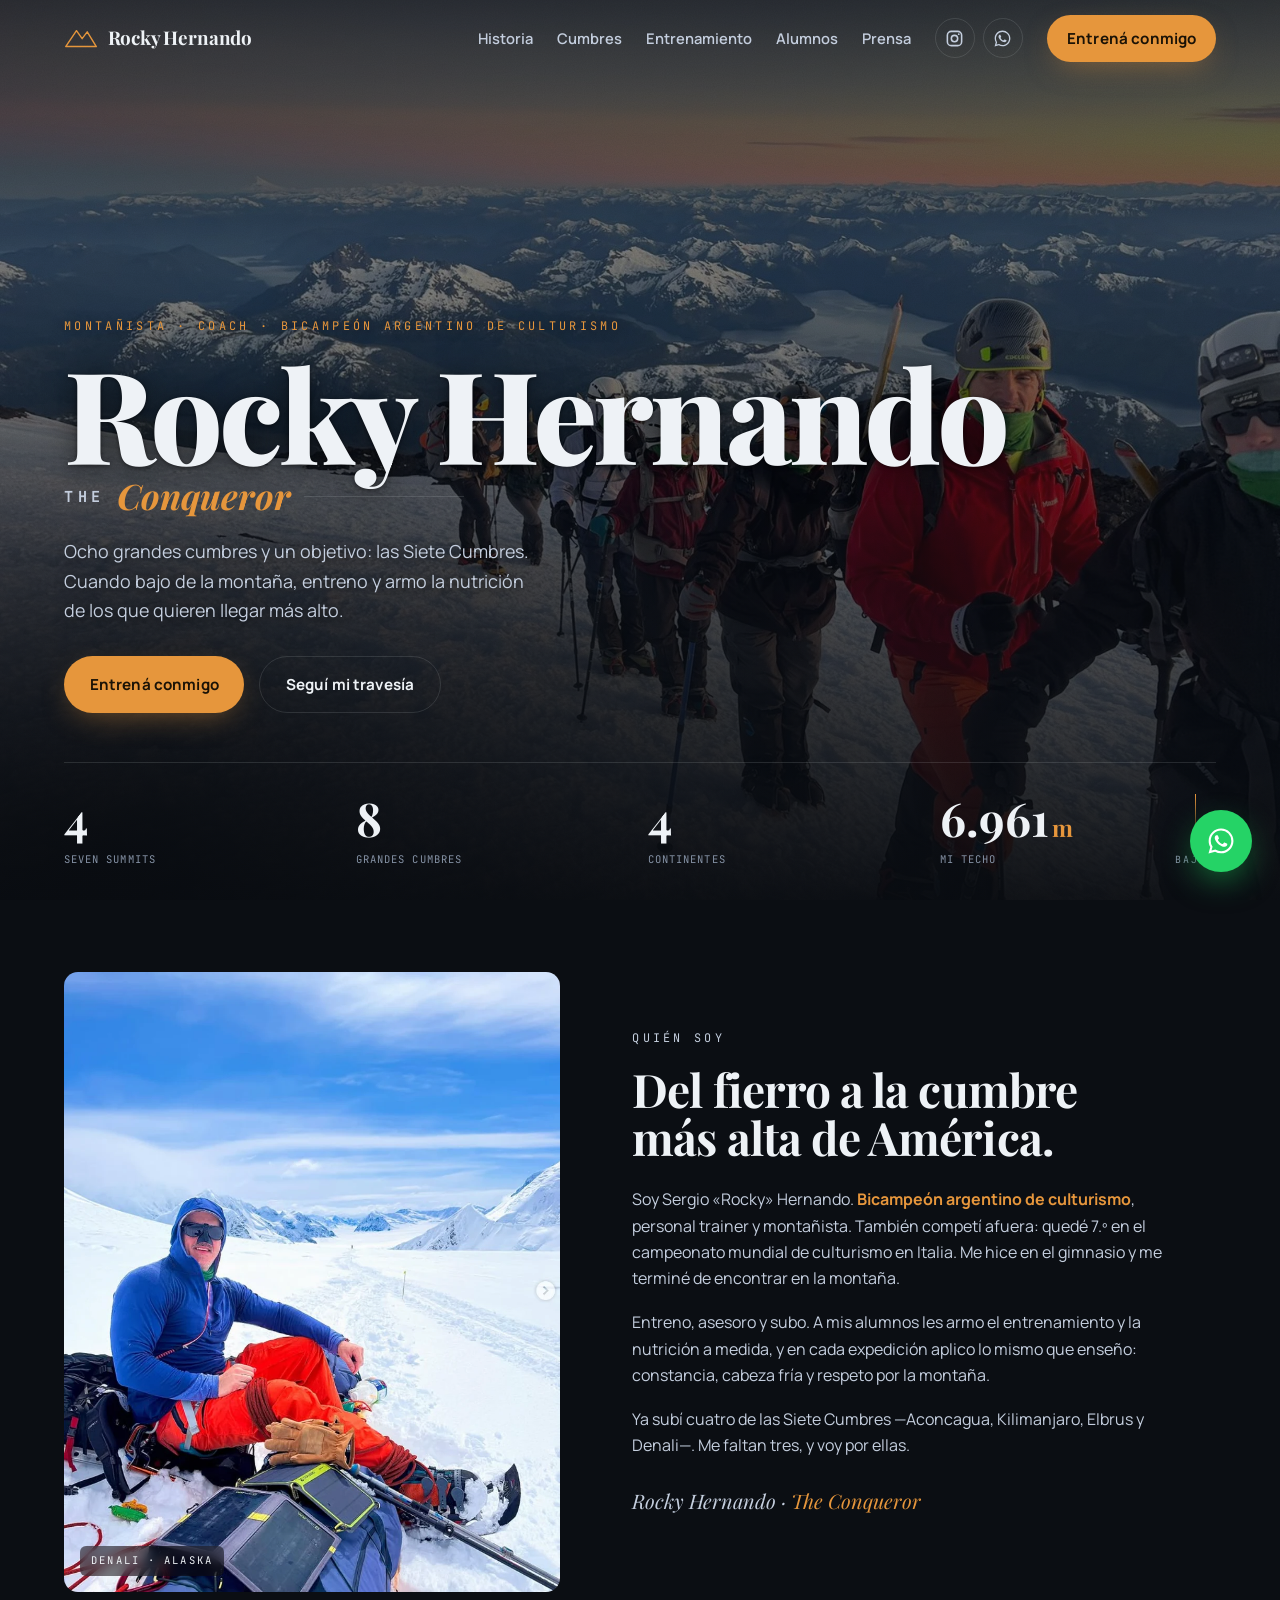
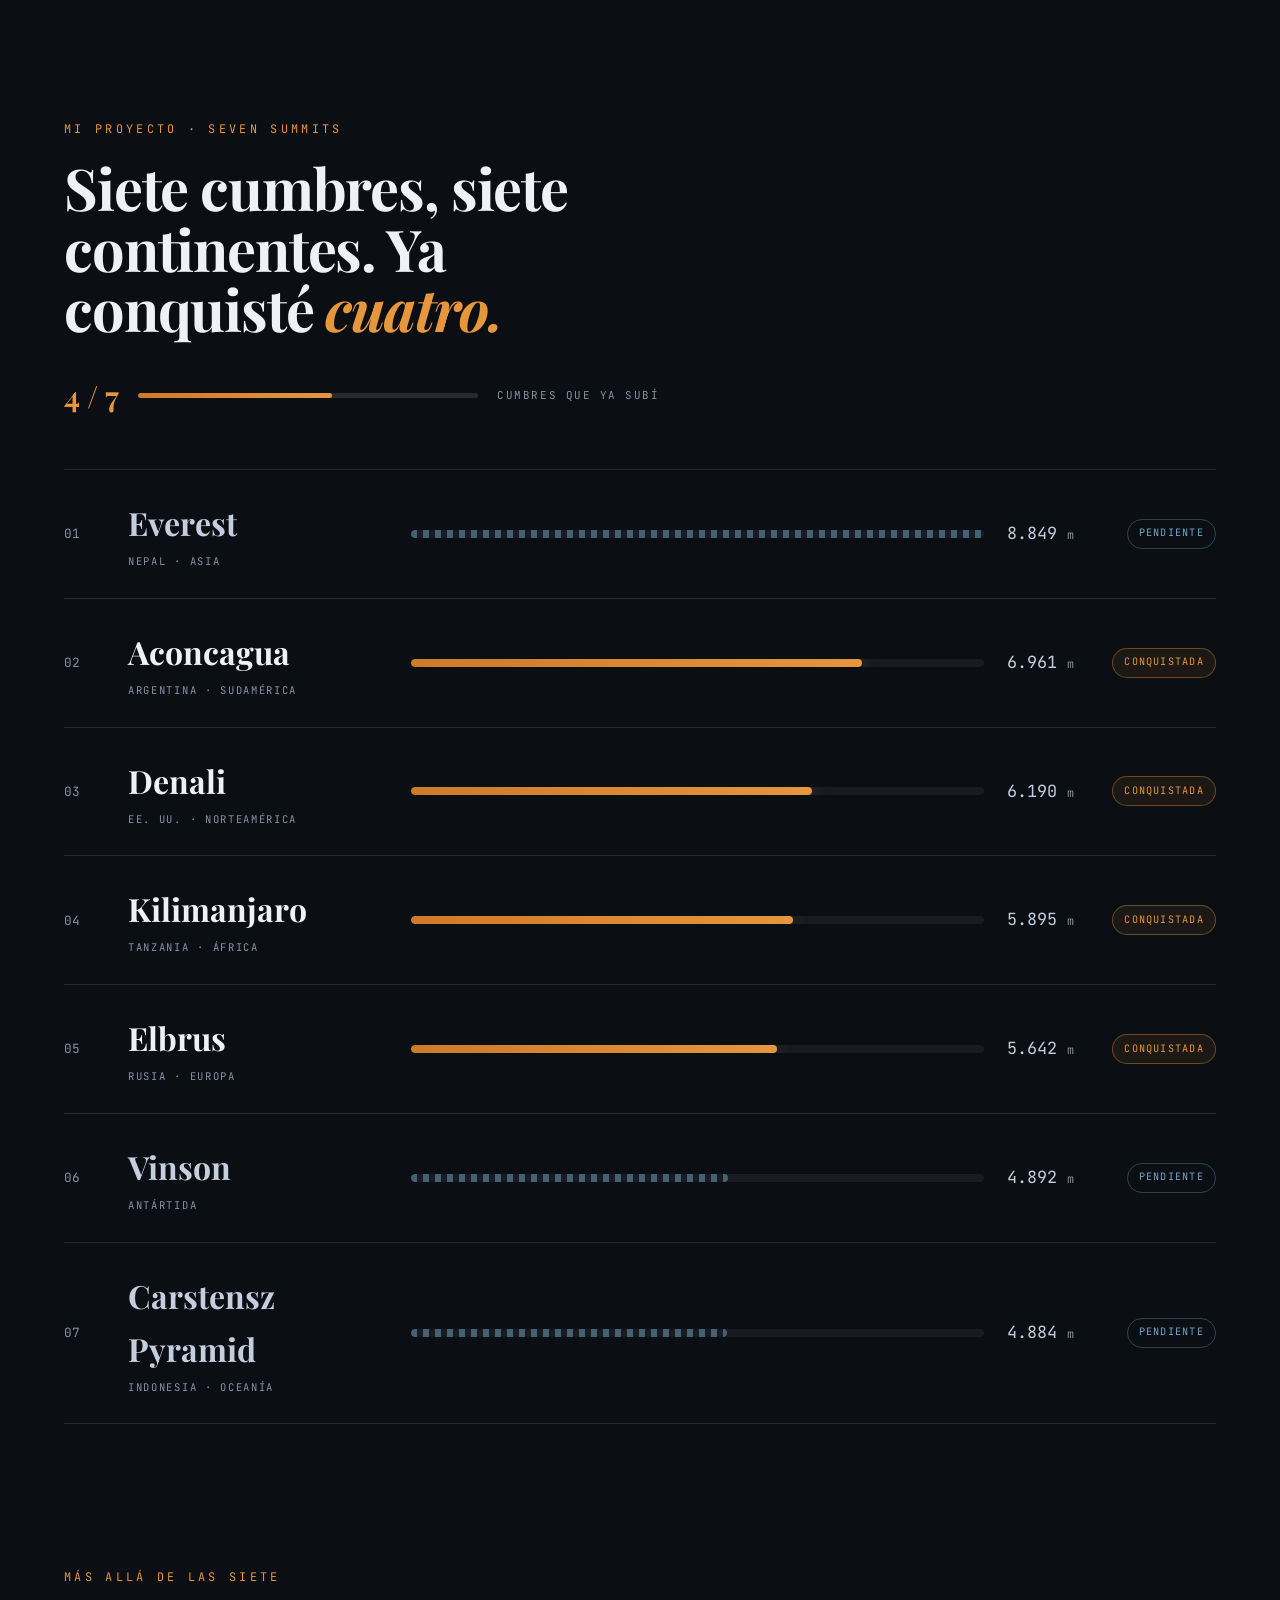
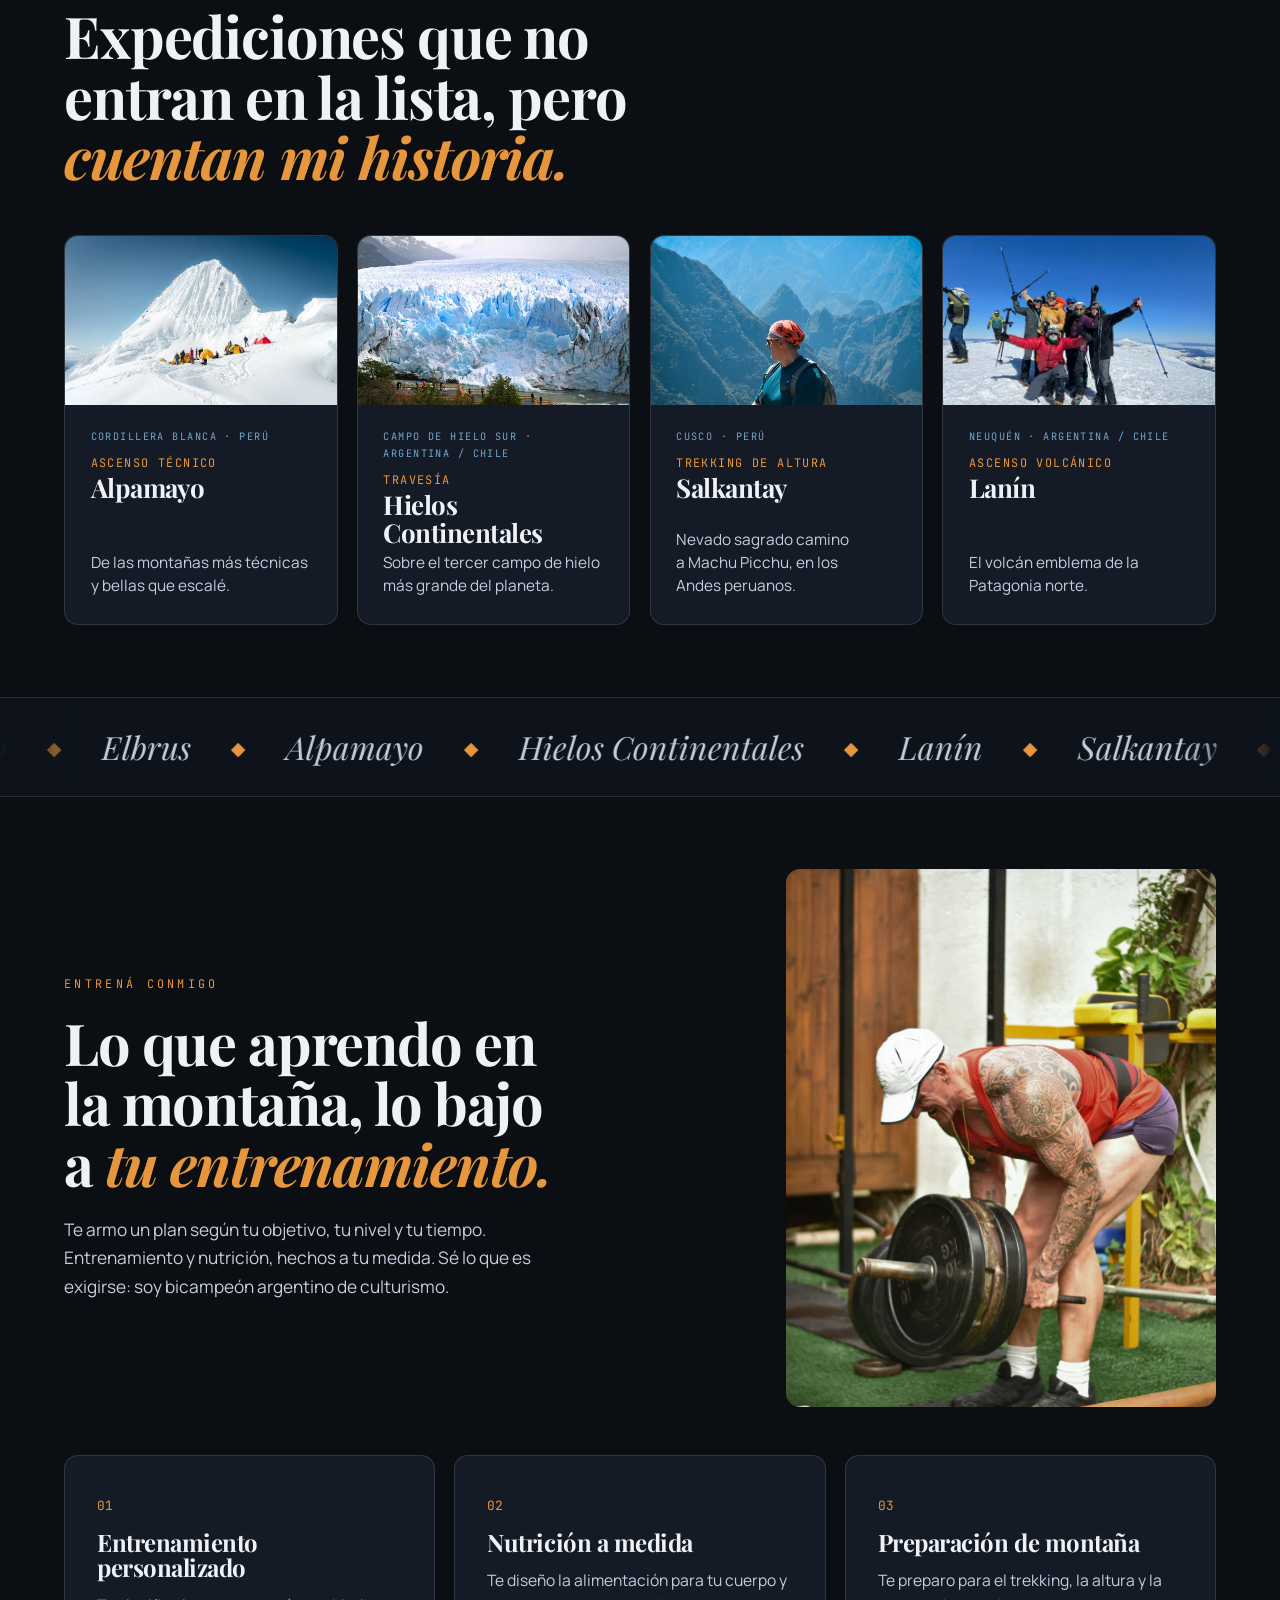
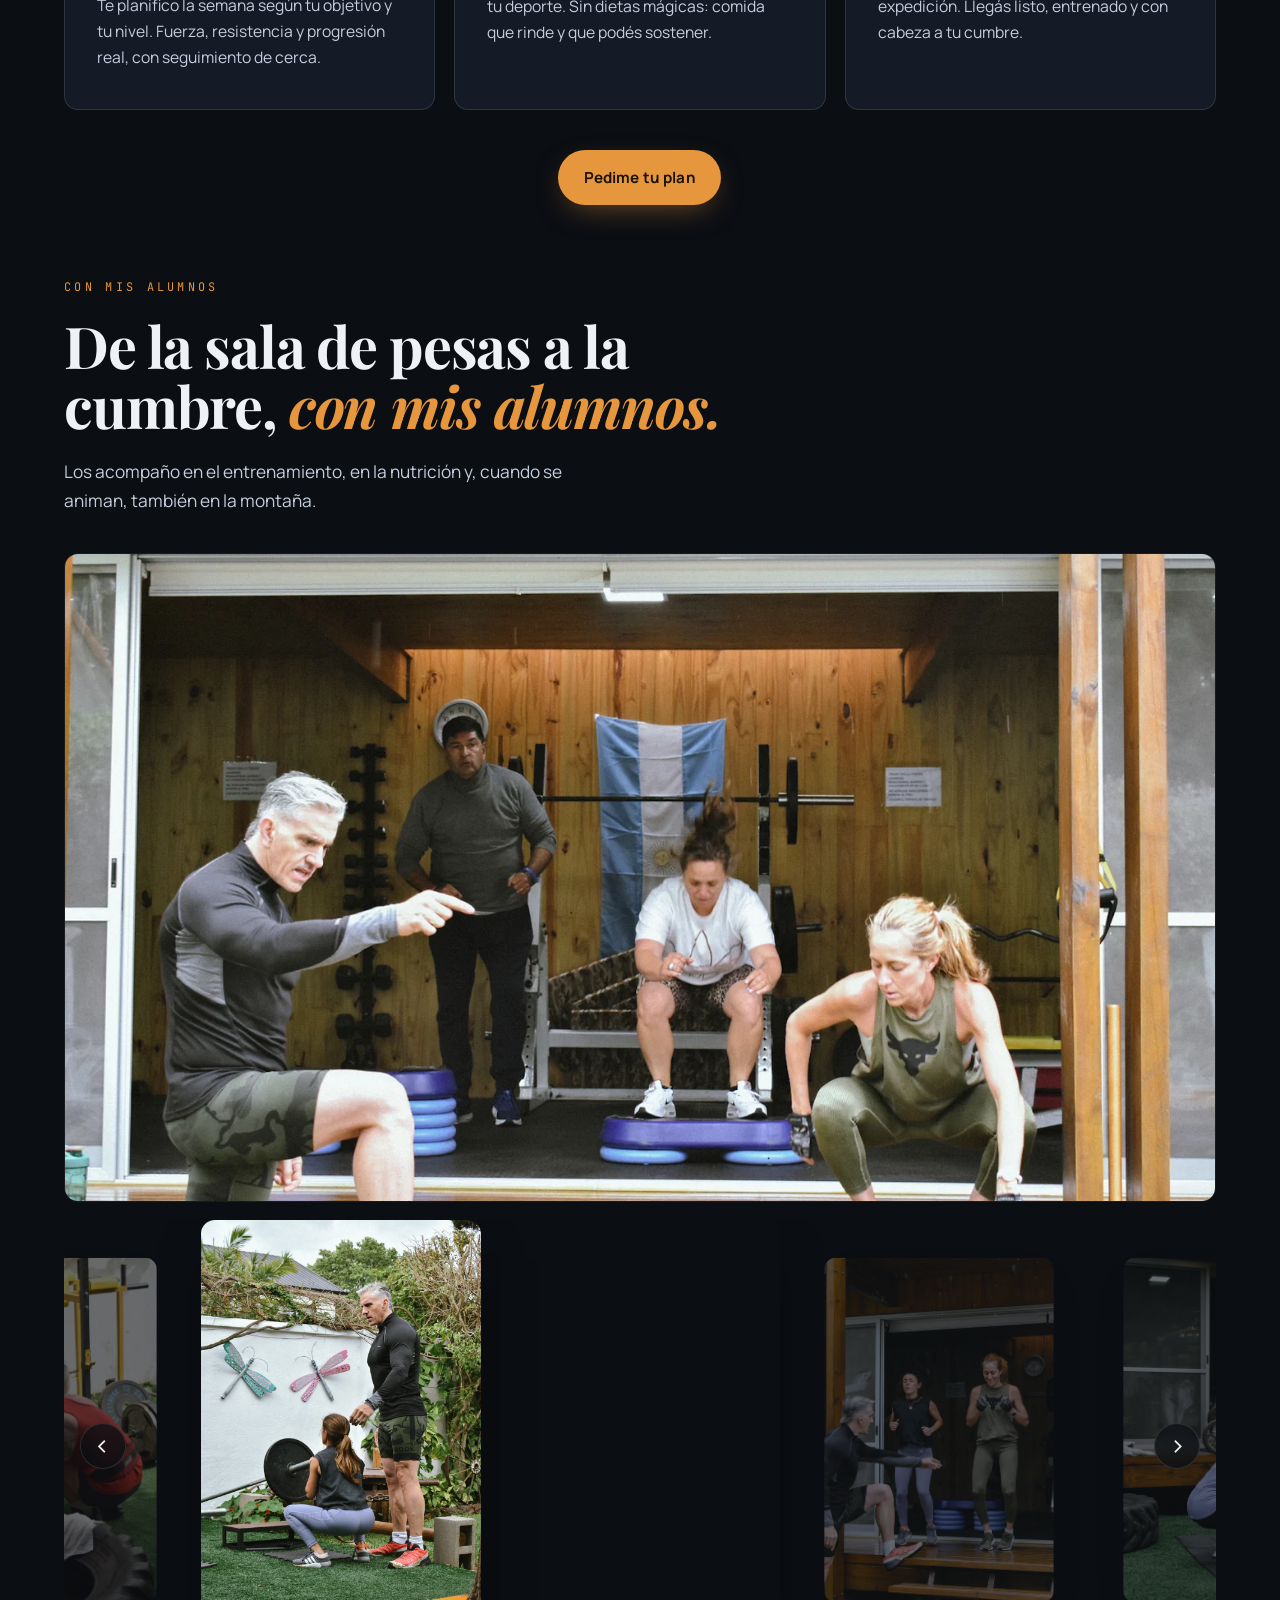
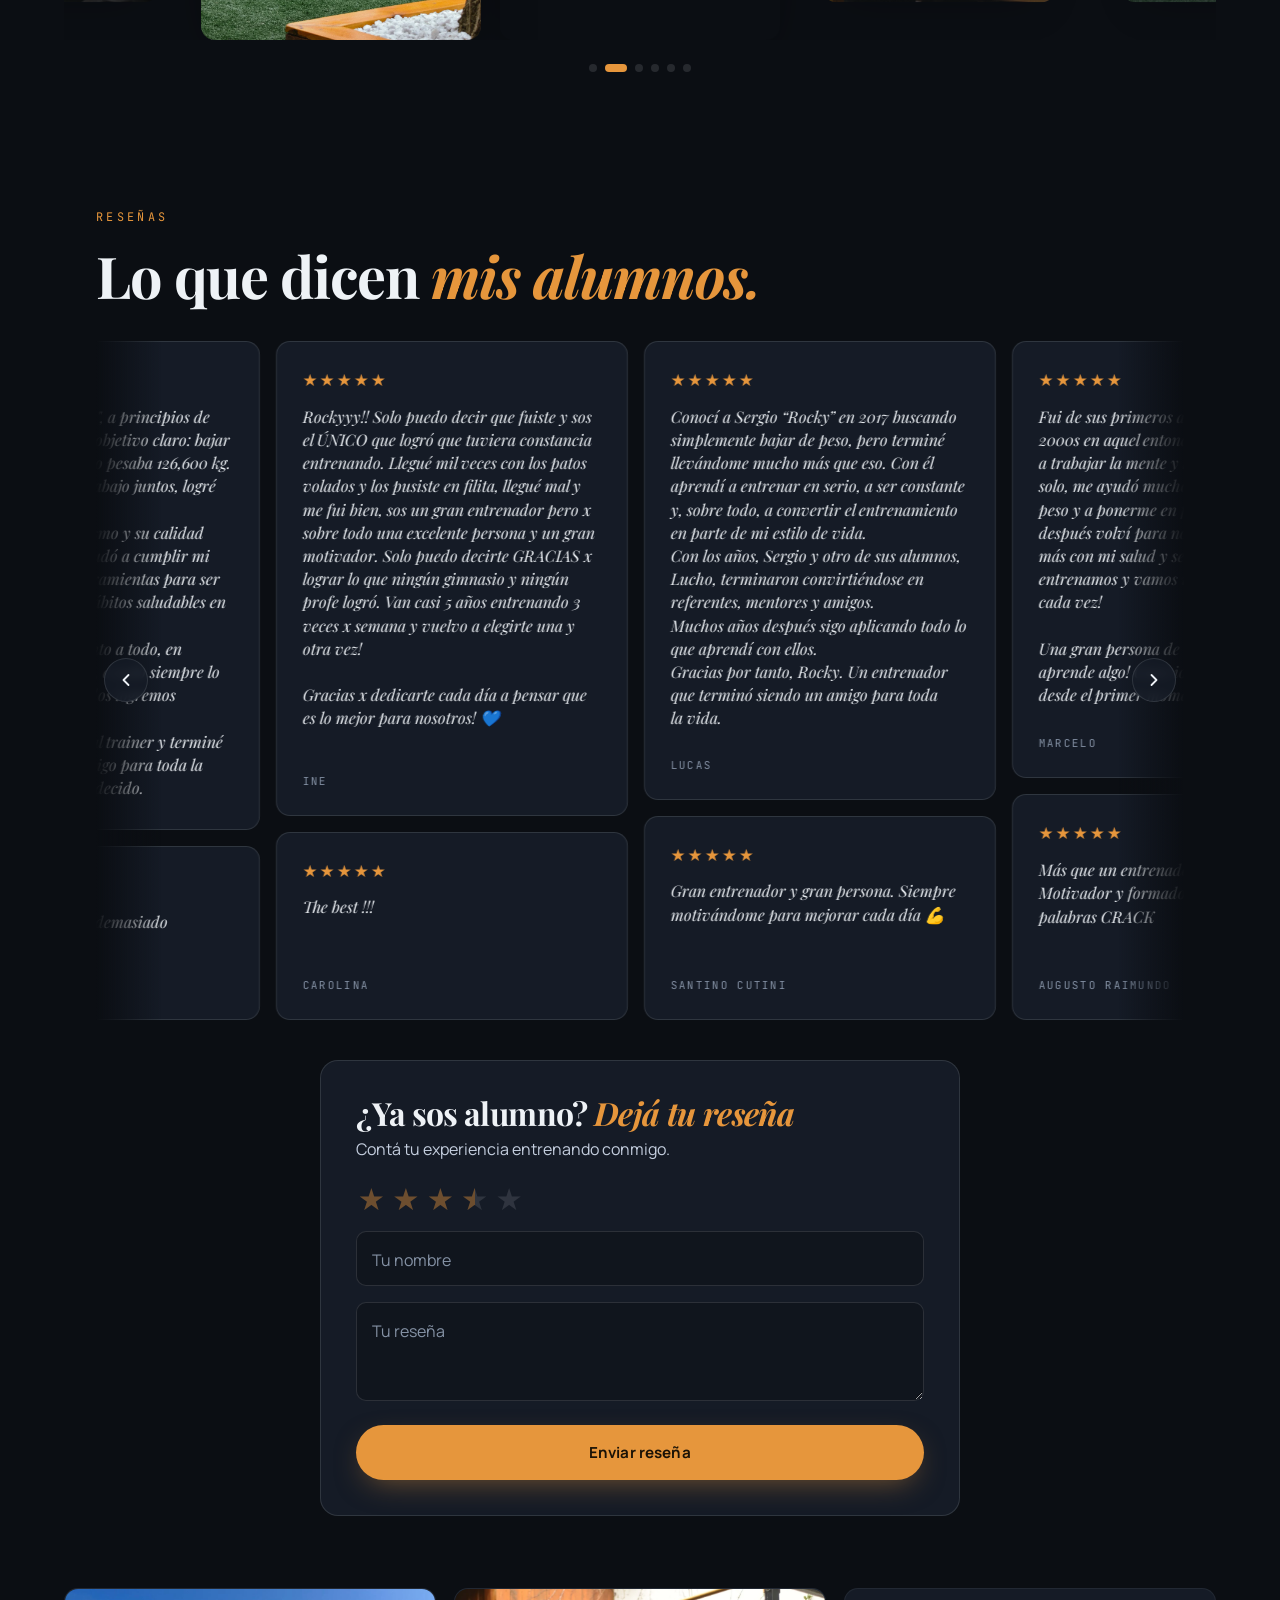
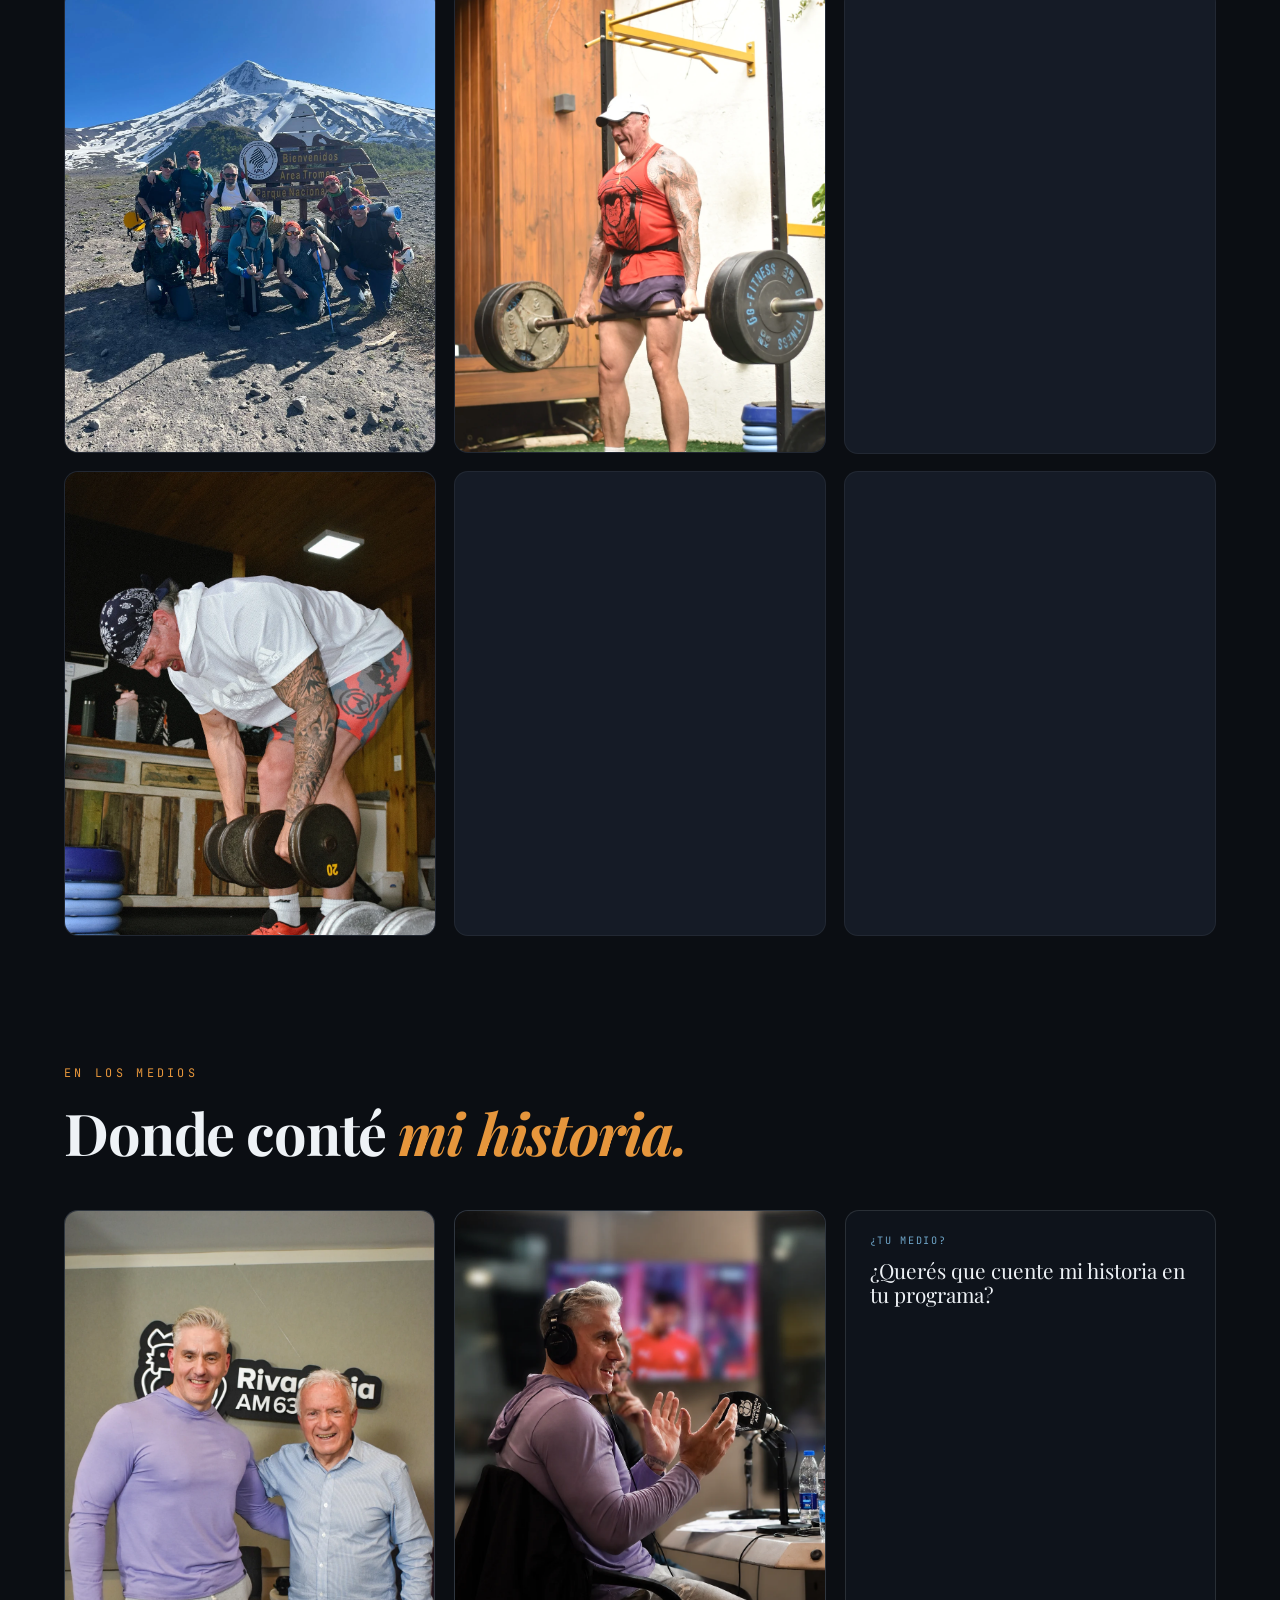
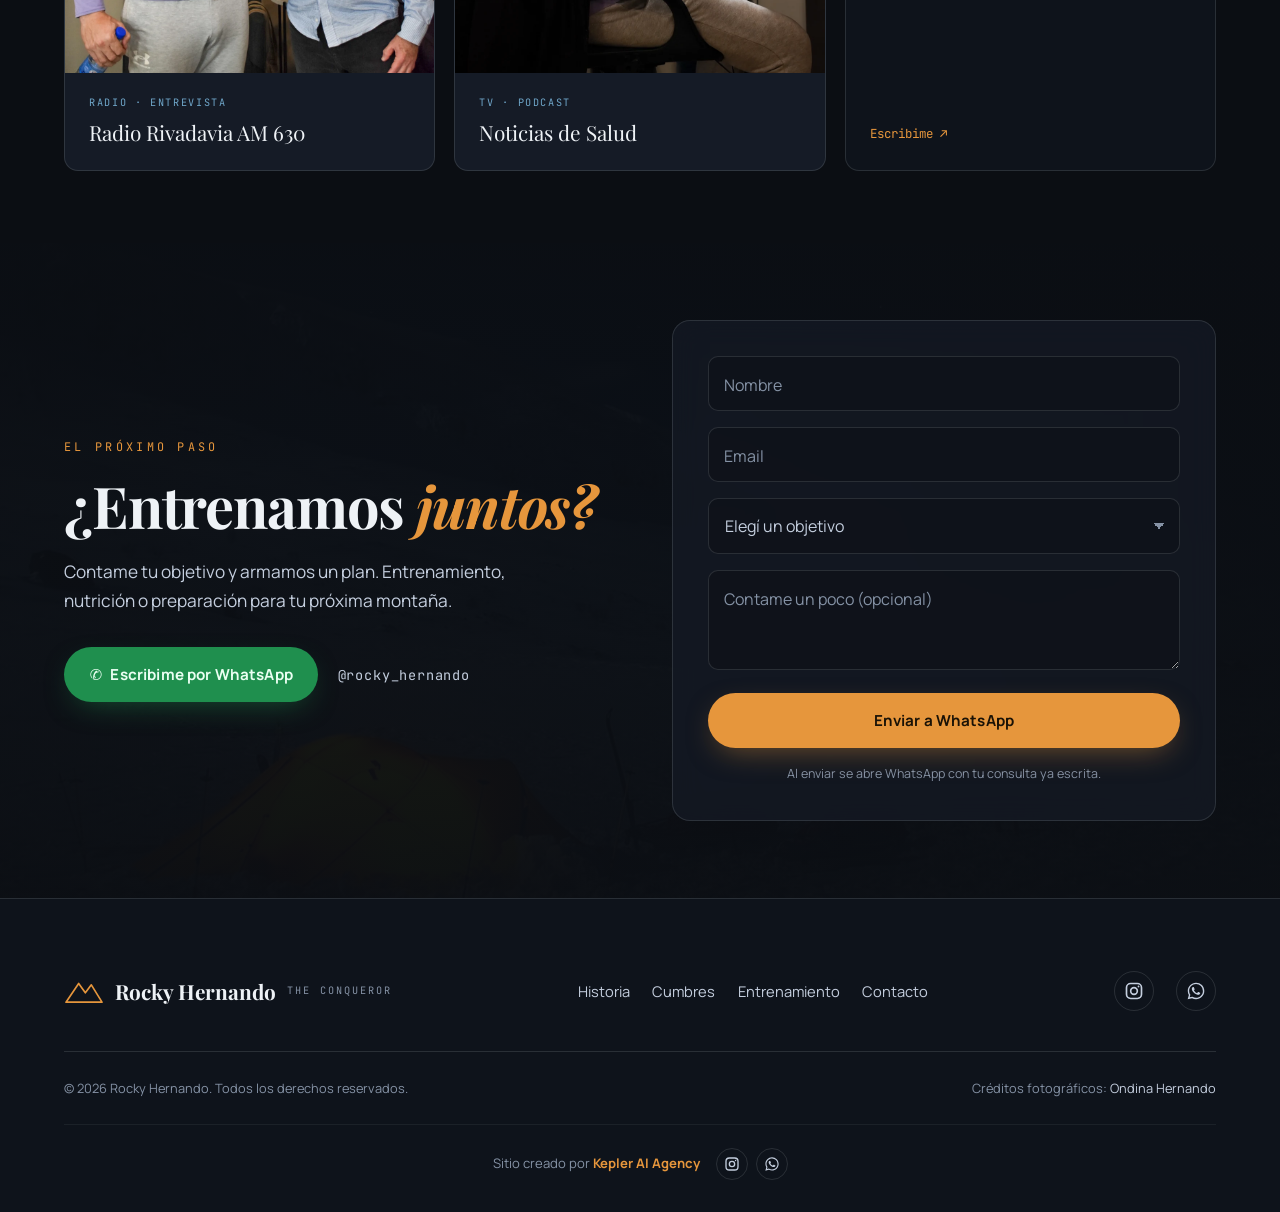
==== commit d00b91bd: "Agregar reseña de Vanina Co-Authored-By: Claude Sonnet 5 <noreply@anthropic.com> Claude-Session: htt" ====
--- a/index.html
+++ b/index.html
@@ -441,6 +441,11 @@
           <p class="review-text">Conocí a Sergio “Rocky” en 2017 buscando simplemente bajar de peso, pero terminé llevándome mucho más que eso. Con él aprendí a entrenar en serio, a ser constante y, sobre todo, a convertir el entrenamiento en parte de mi estilo de vida.<br />Con los años, Sergio y otro de sus alumnos, Lucho, terminaron convirtiéndose en referentes, mentores y amigos.<br />Muchos años después sigo aplicando todo lo que aprendí con ellos.<br />Gracias por tanto, Rocky. Un entrenador que terminó siendo un amigo para toda la vida.</p>
           <p class="review-name">Lucas</p>
         </article>
+        <article class="review-card">
+          <div class="review-stars" aria-label="5 de 5 estrellas">★★★★★</div>
+          <p class="review-text">No tengo palabras para describir lo que siento, no alcanza.<br />Entrenar con Rocky es la mejor decisión que uno puede tomar, no solo por su experiencia, también por su calidad.<br />Amo entrenar. Y más con el mejor!<br />Y eso que vivo muy lejos, no lo cambio por nada</p>
+          <p class="review-name">Vanina</p>
+        </article>
       </div>
 
       <!-- Carrusel dinámico (2 filas × 3, loop infinito). JS lo arma leyendo
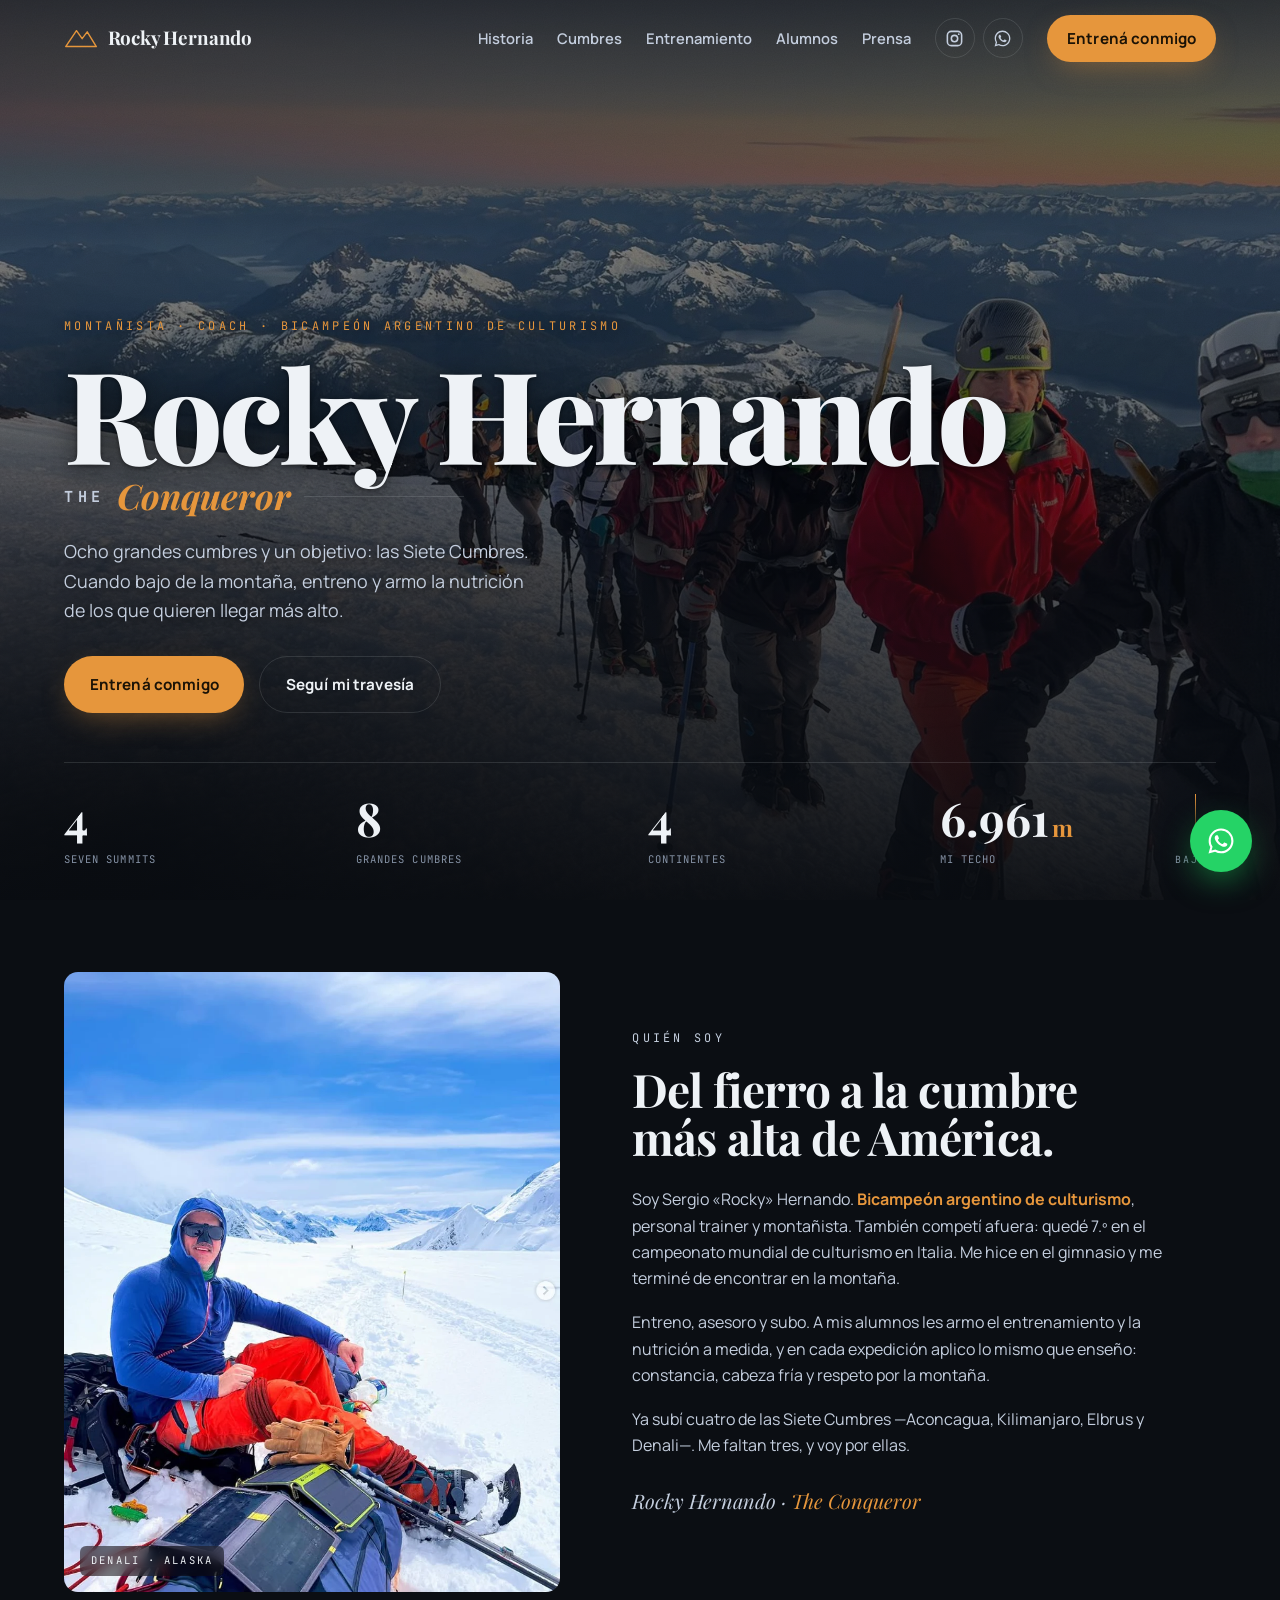
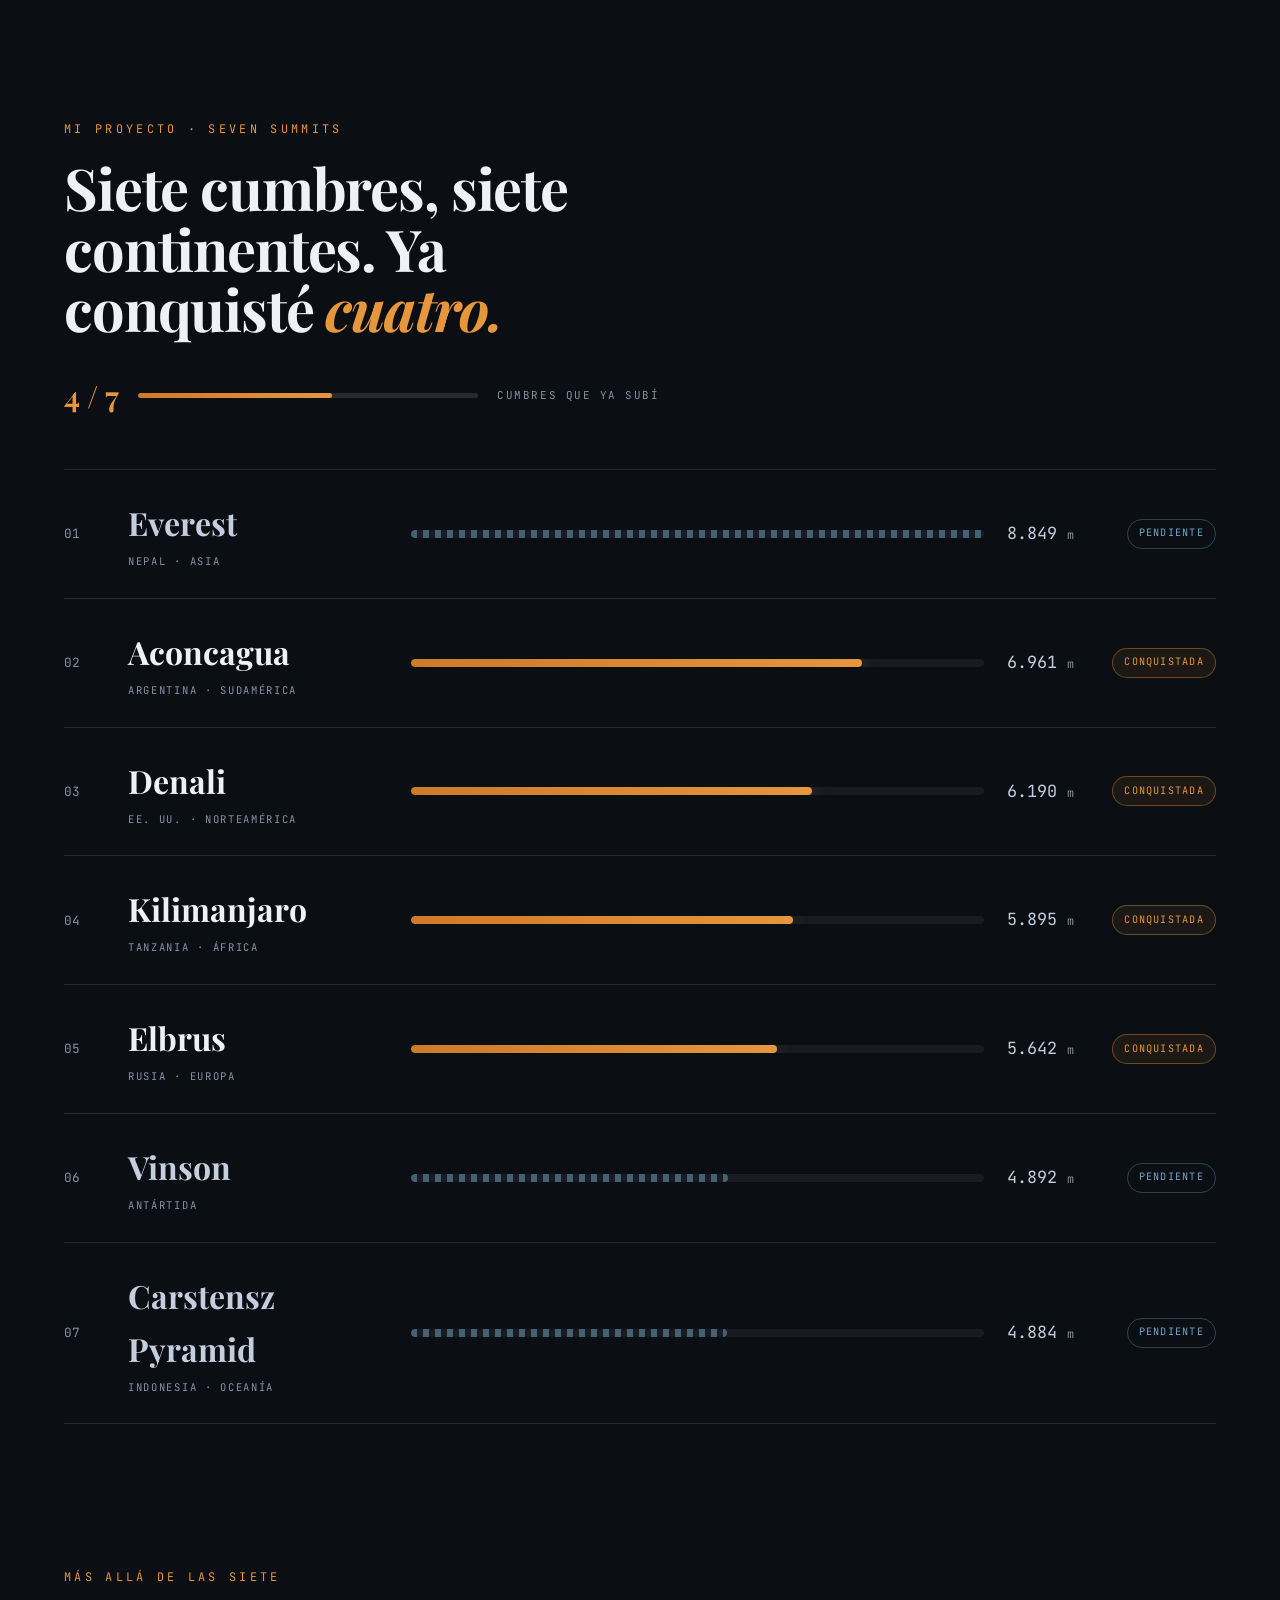
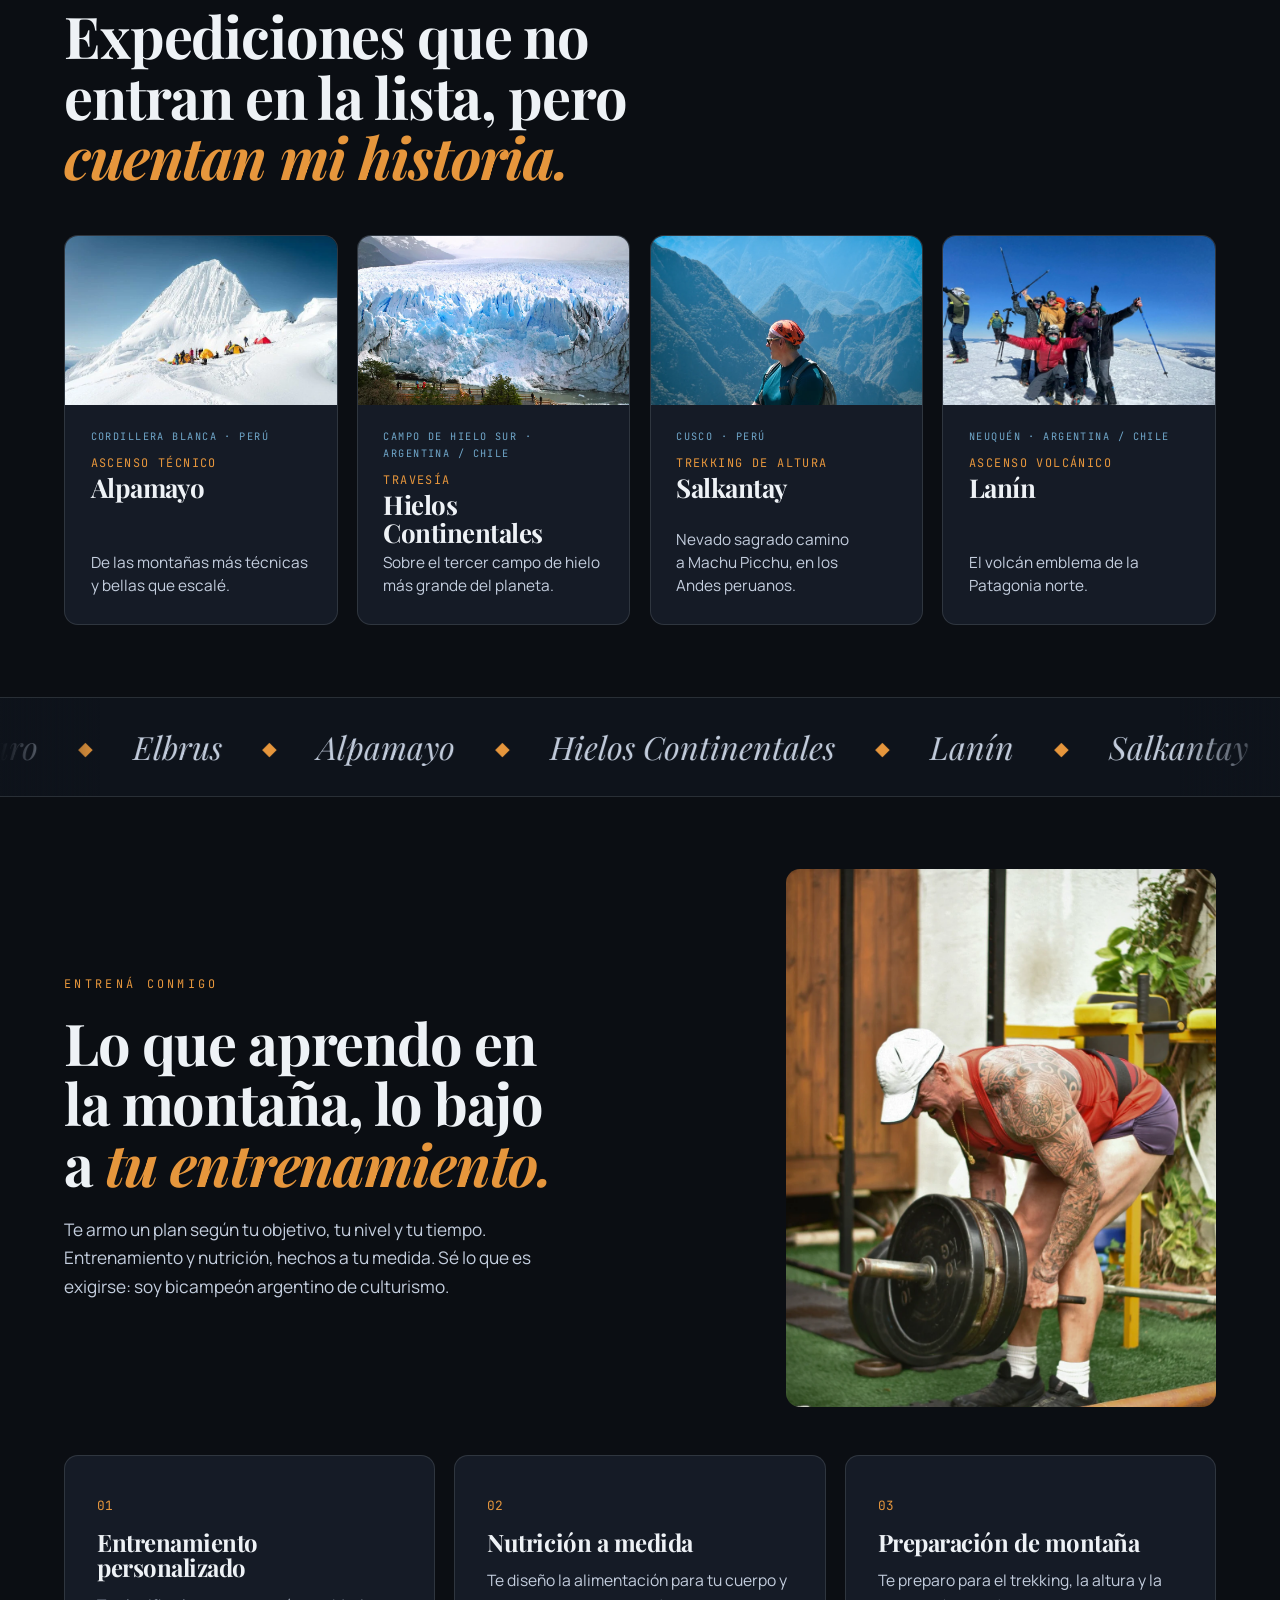
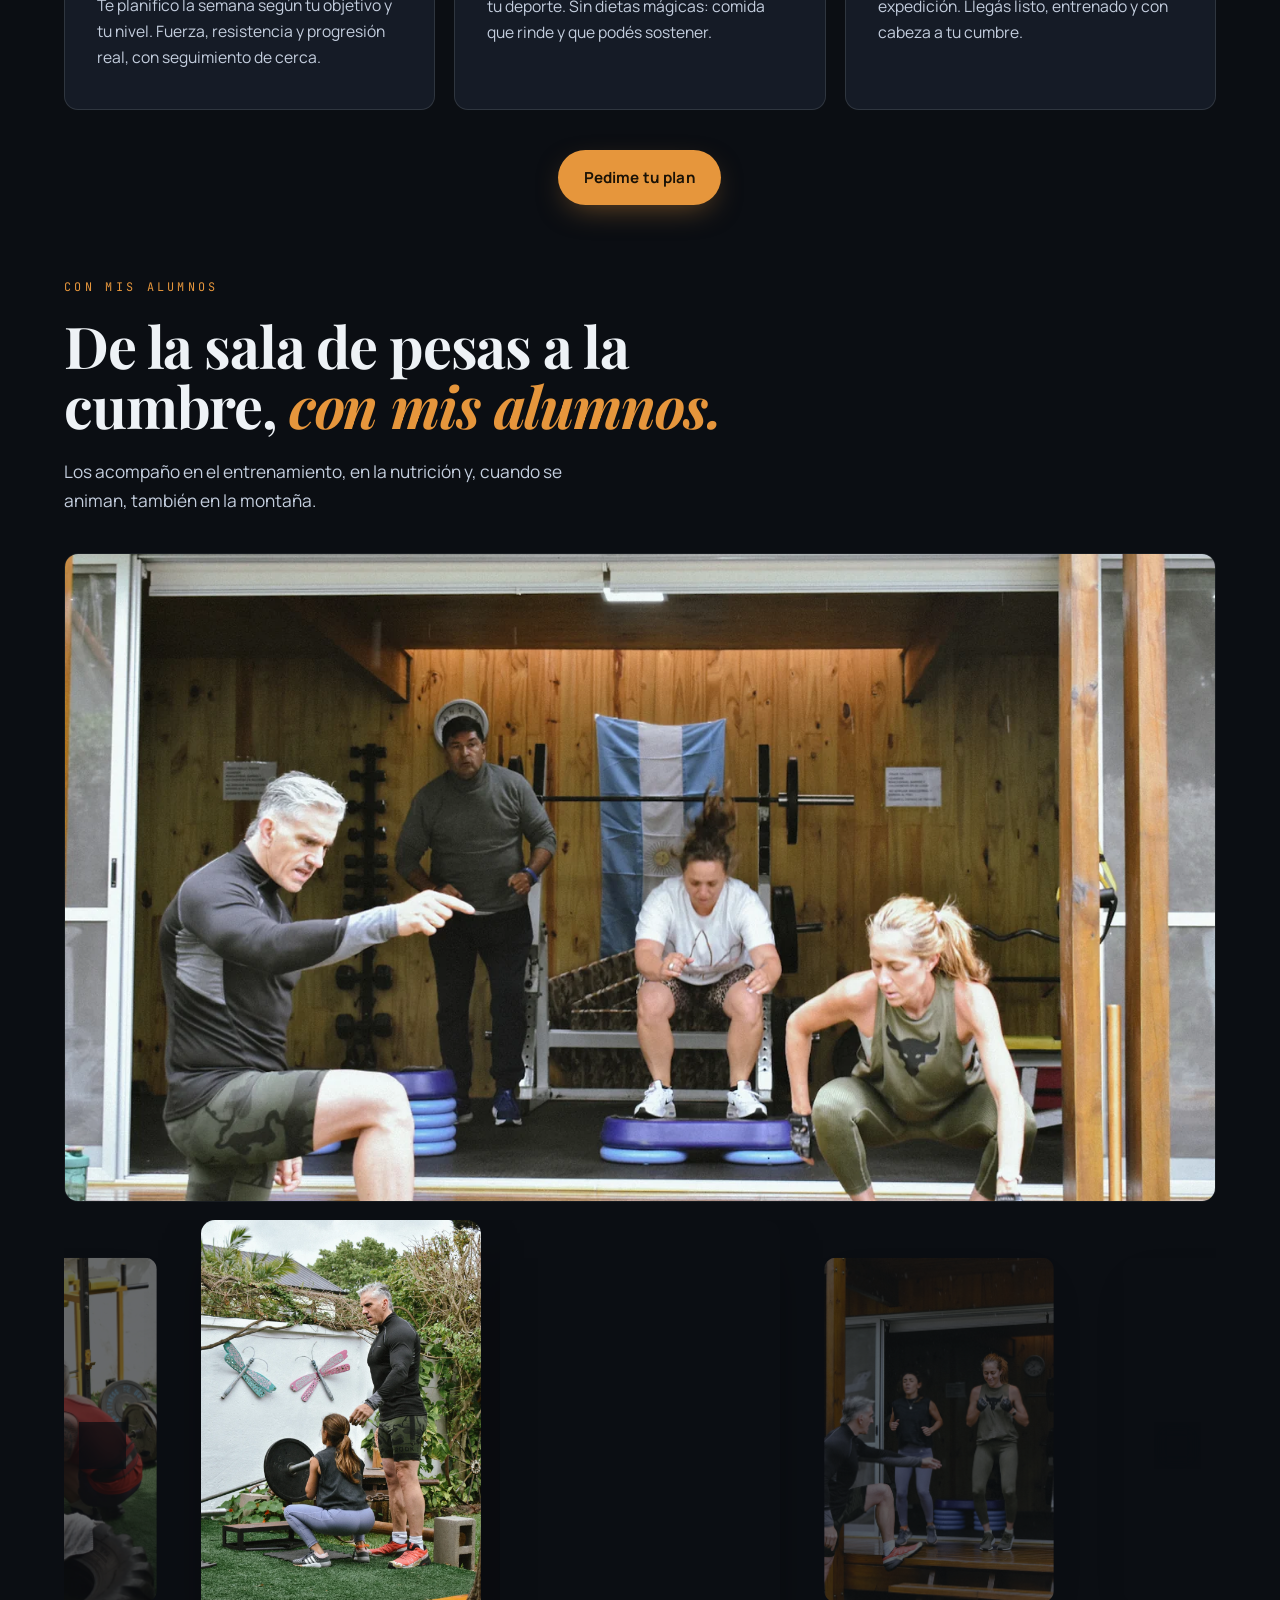
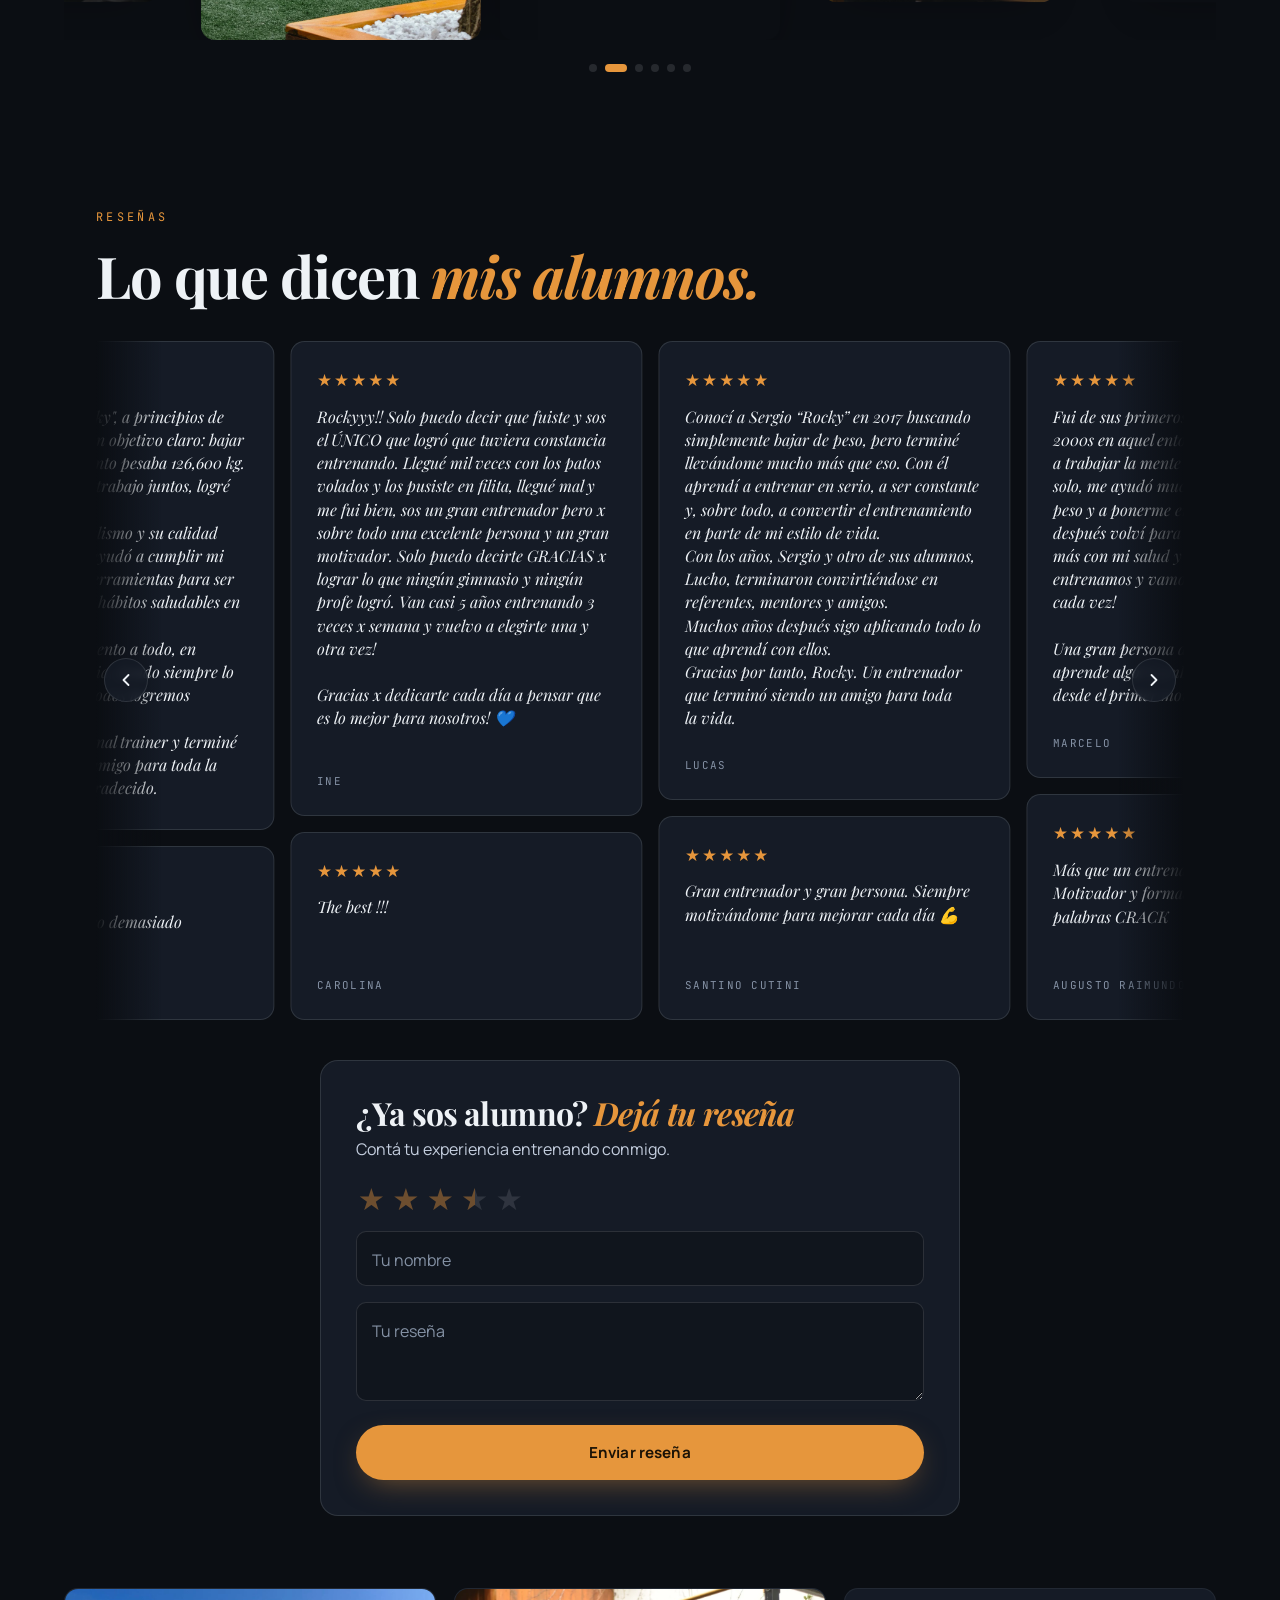
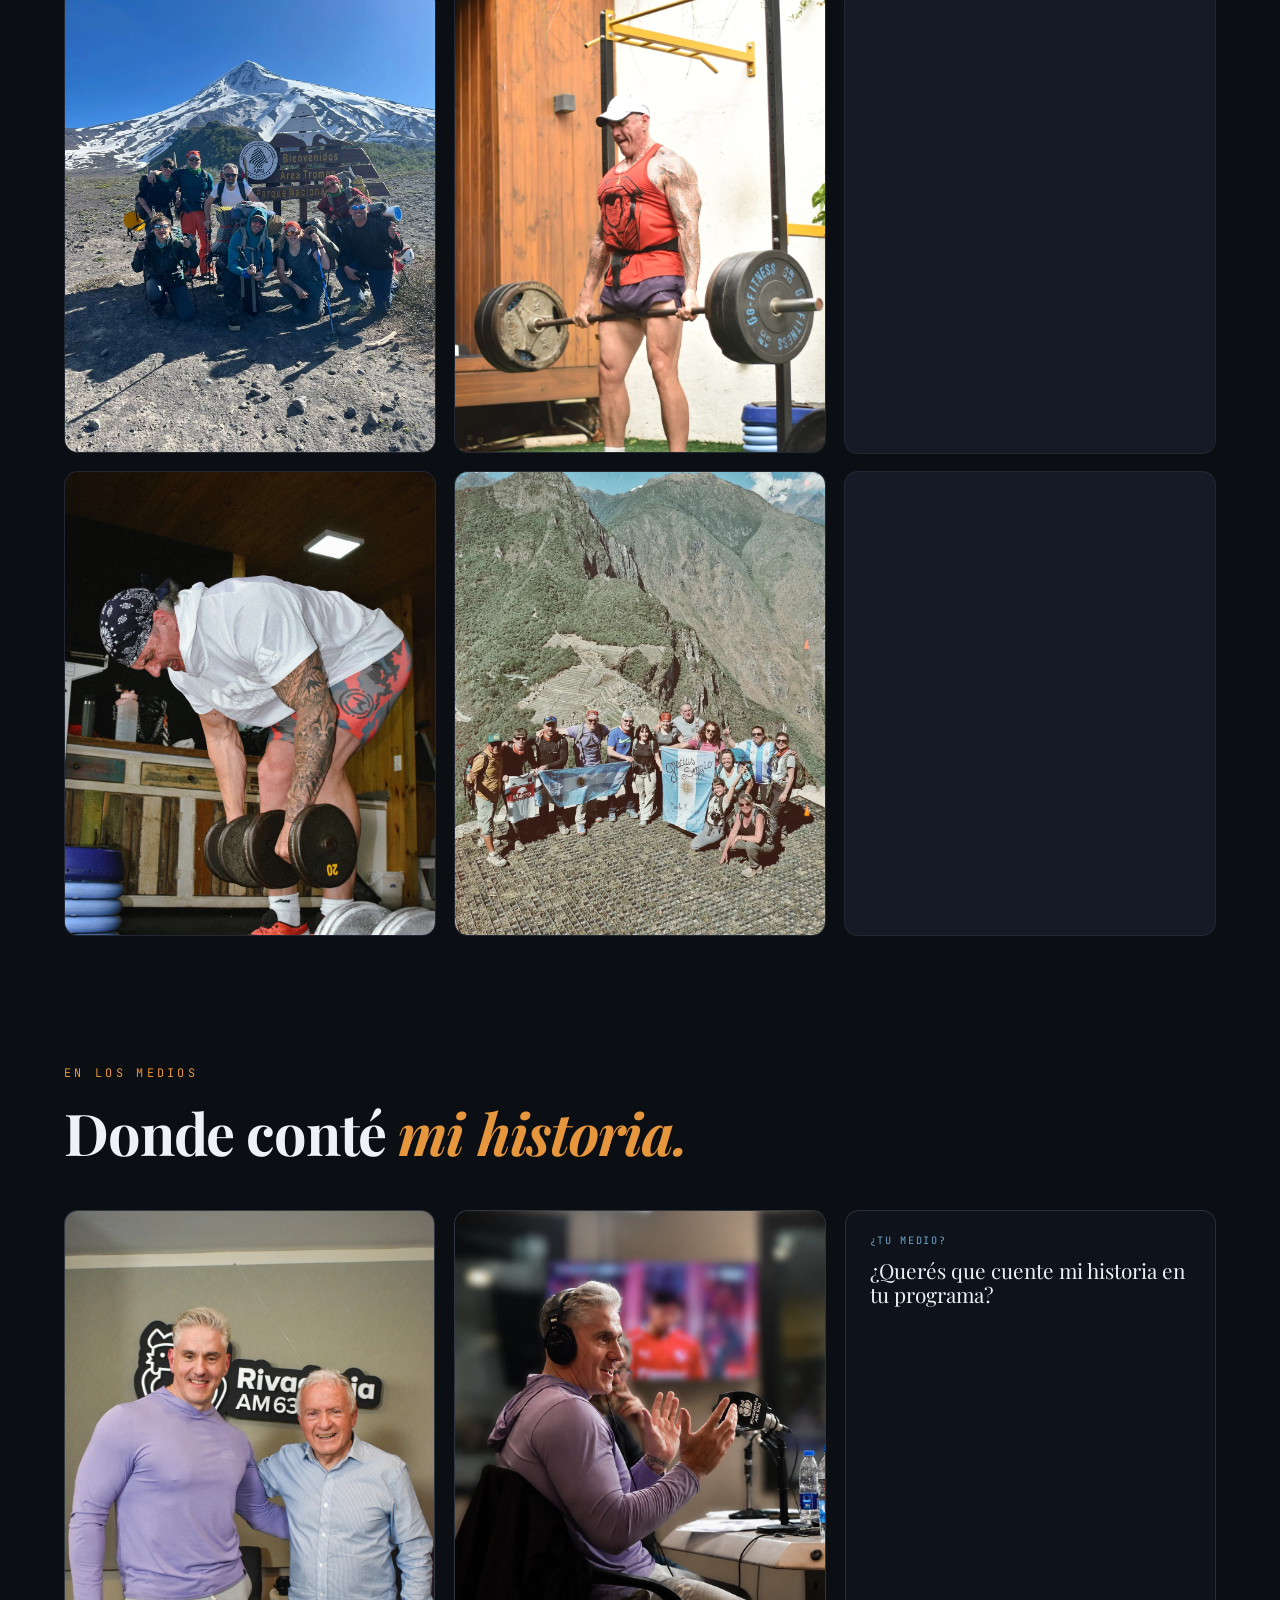
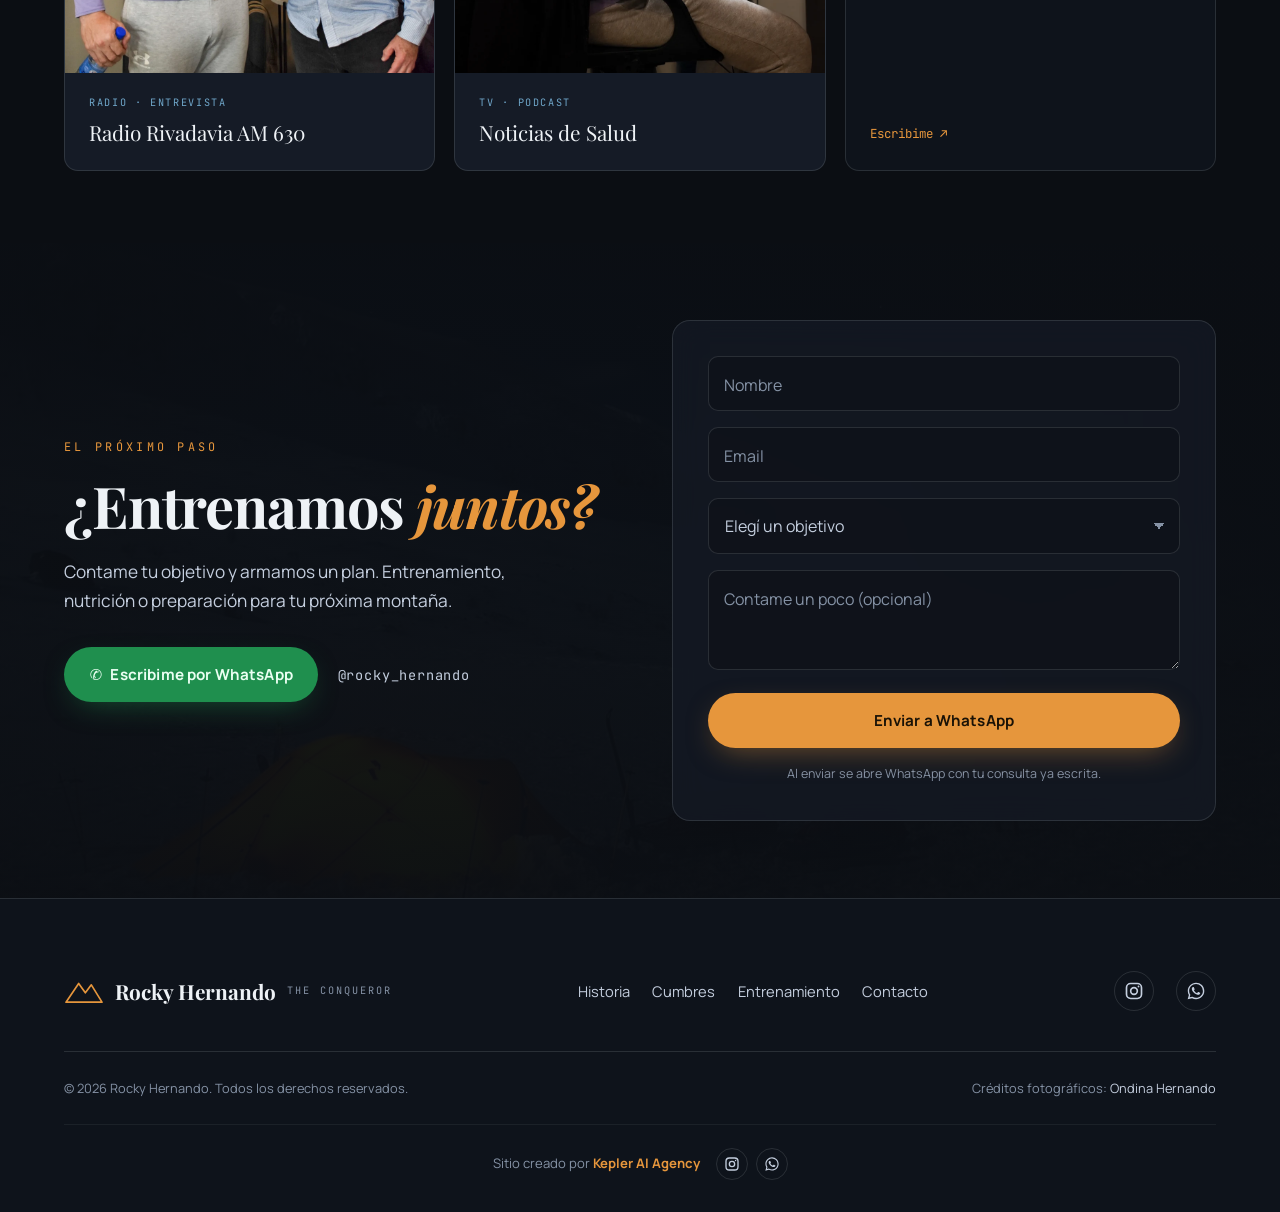
==== commit 1fbd8d04: "Agregar reseña de Dani Co-Authored-By: Claude Sonnet 5 <noreply@anthropic.com> Claude-Session: https" ====
--- a/index.html
+++ b/index.html
@@ -446,6 +446,11 @@
           <p class="review-text">No tengo palabras para describir lo que siento, no alcanza.<br />Entrenar con Rocky es la mejor decisión que uno puede tomar, no solo por su experiencia, también por su calidad.<br />Amo entrenar. Y más con el mejor!<br />Y eso que vivo muy lejos, no lo cambio por nada</p>
           <p class="review-name">Vanina</p>
         </article>
+        <article class="review-card">
+          <div class="review-stars" aria-label="5 de 5 estrellas">★★★★★</div>
+          <p class="review-text">Cuando empezás a entrenar con Rocky te das cuenta que no podrías haber elegido mejor. Al poco tiempo te das cuenta que además de estar en manos de un gran profesional tenés una excelente persona dispuesta a acompañarte en tu proceso con una gran generosidad. Gracias Rocky!!!</p>
+          <p class="review-name">Dani</p>
+        </article>
       </div>
 
       <!-- Carrusel dinámico (2 filas × 3, loop infinito). JS lo arma leyendo
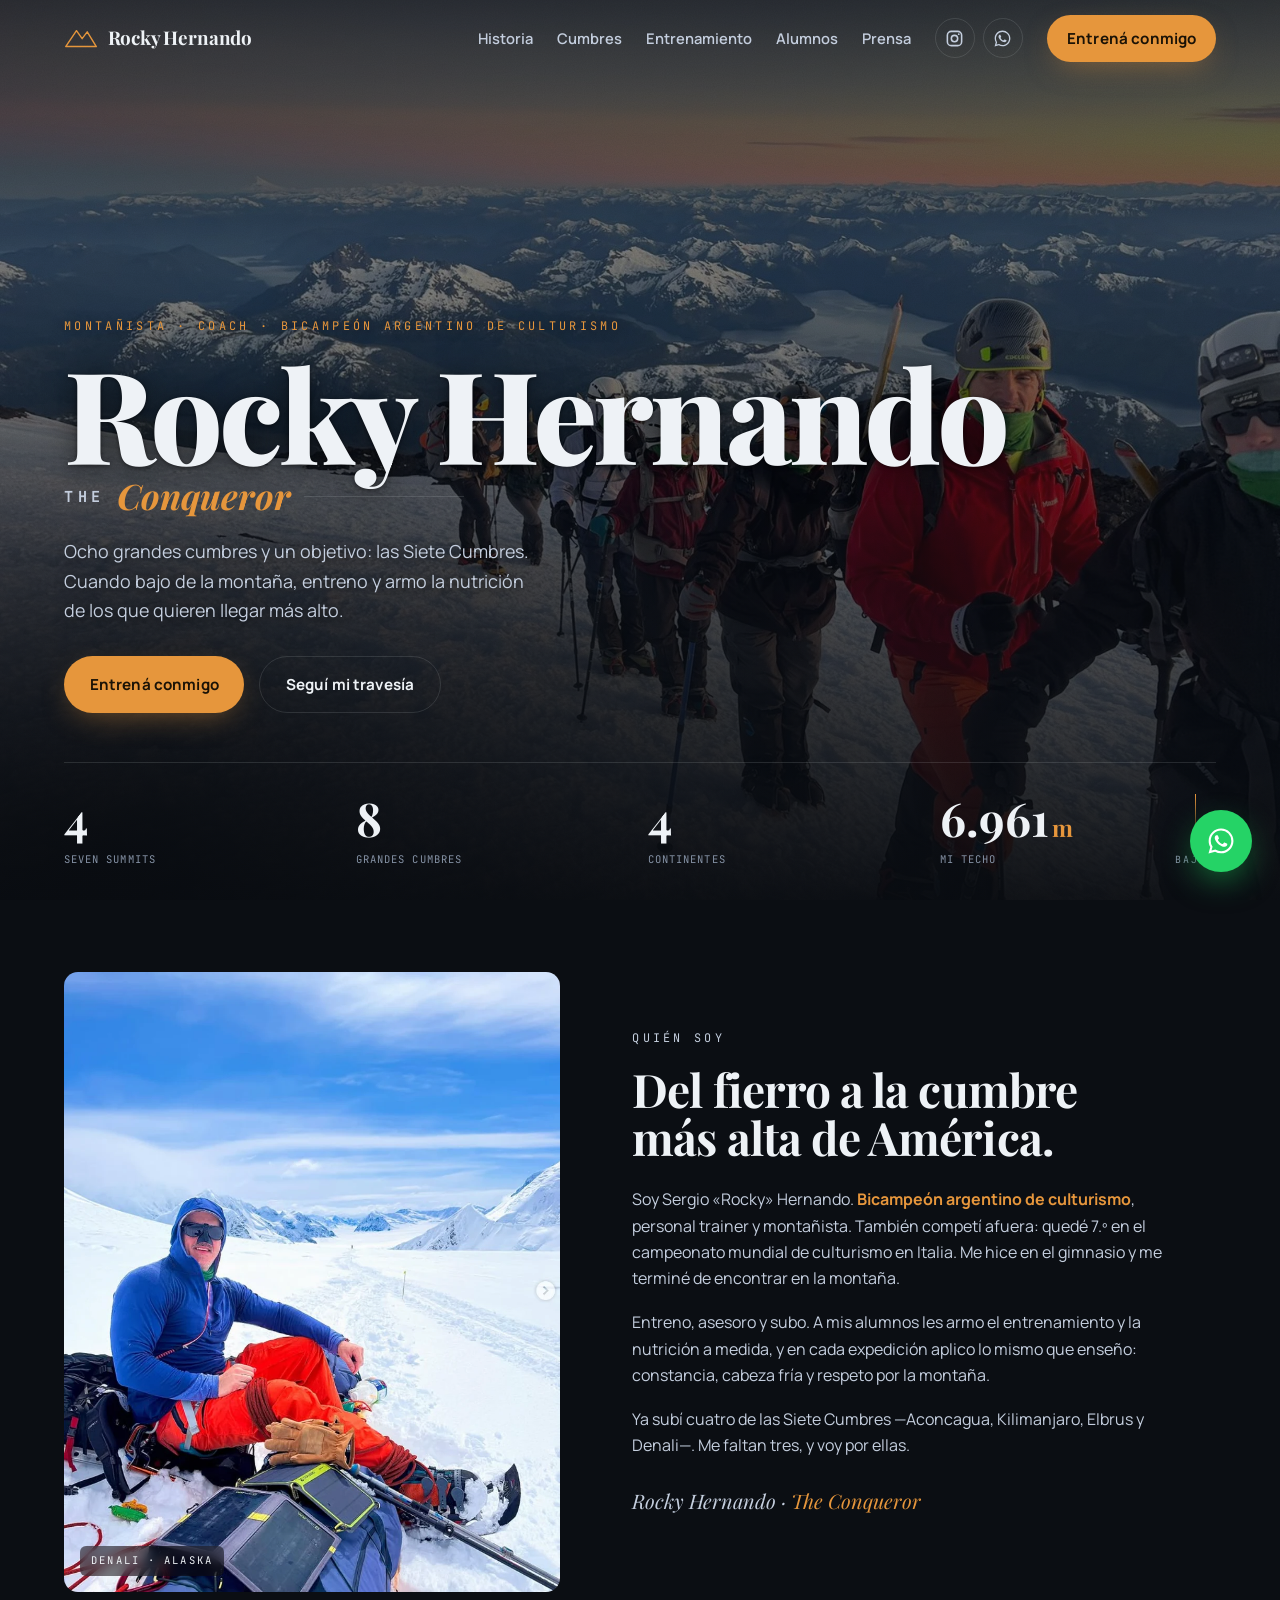
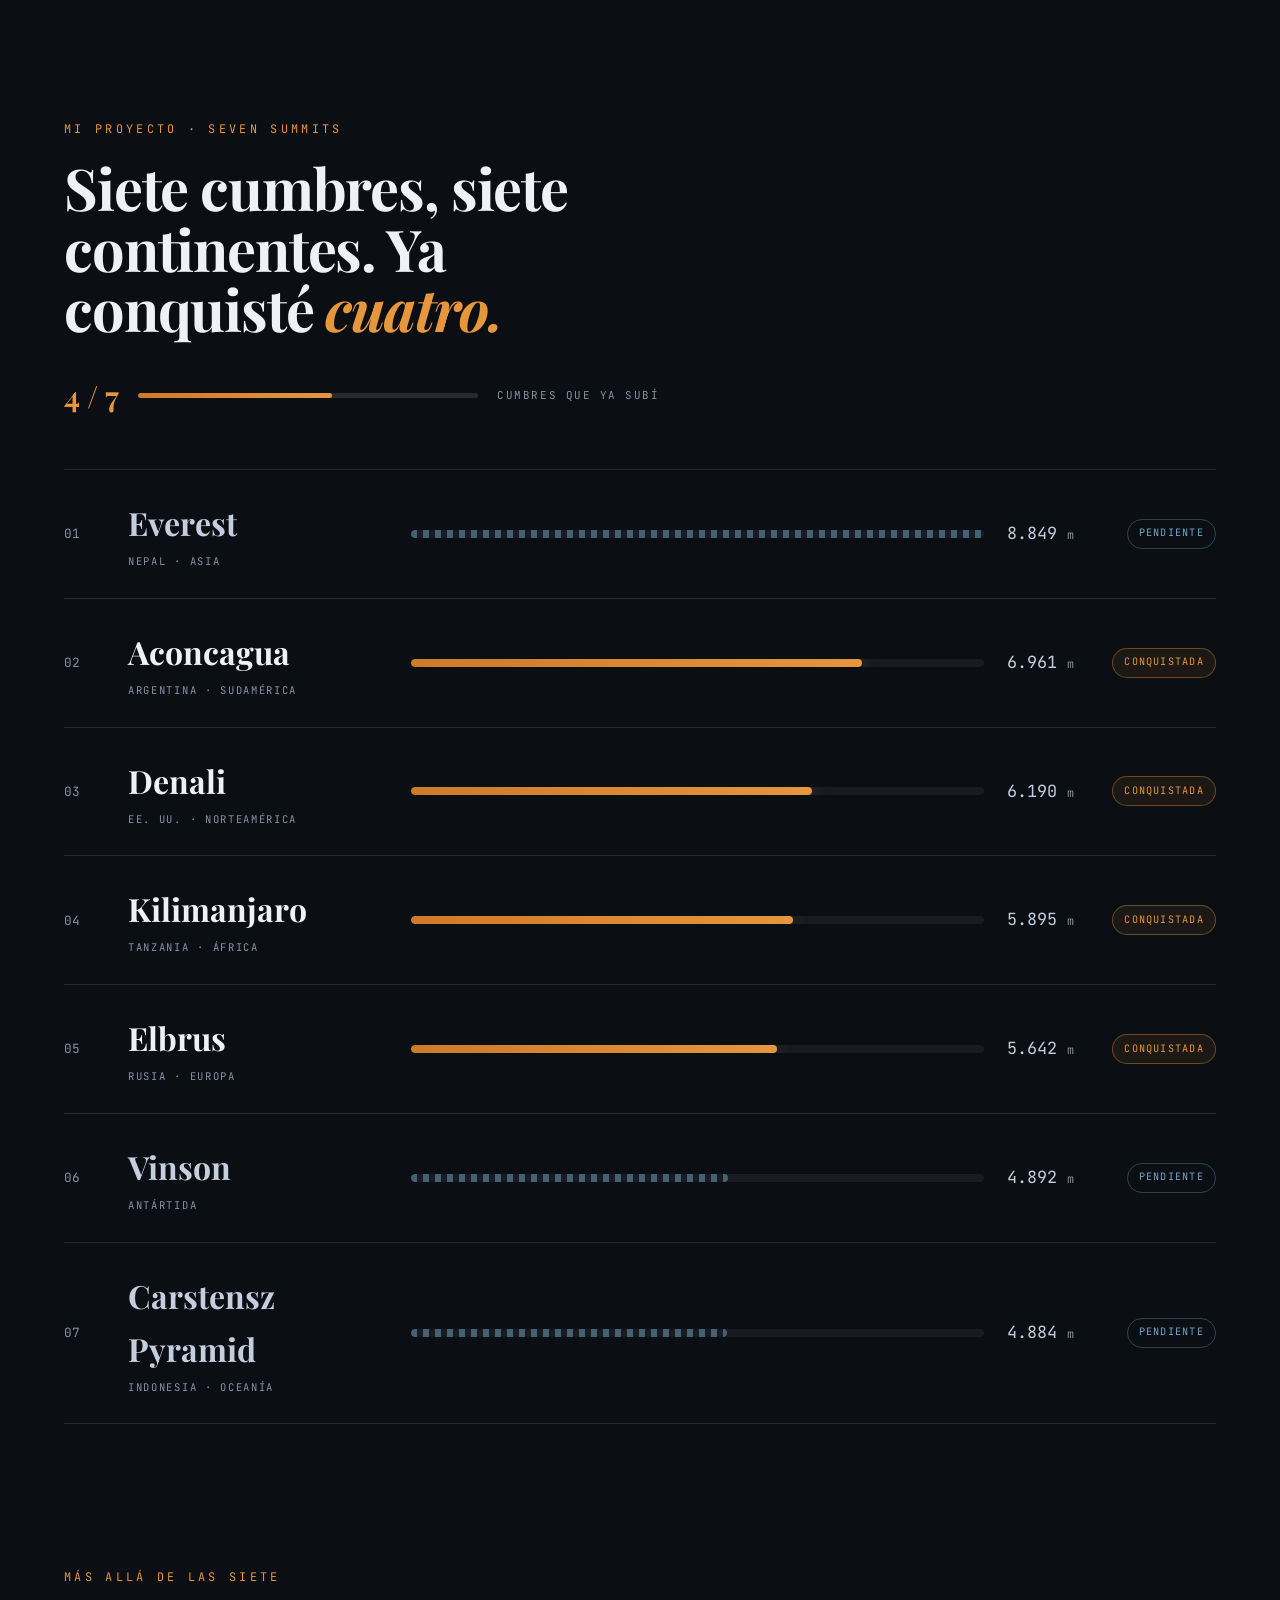
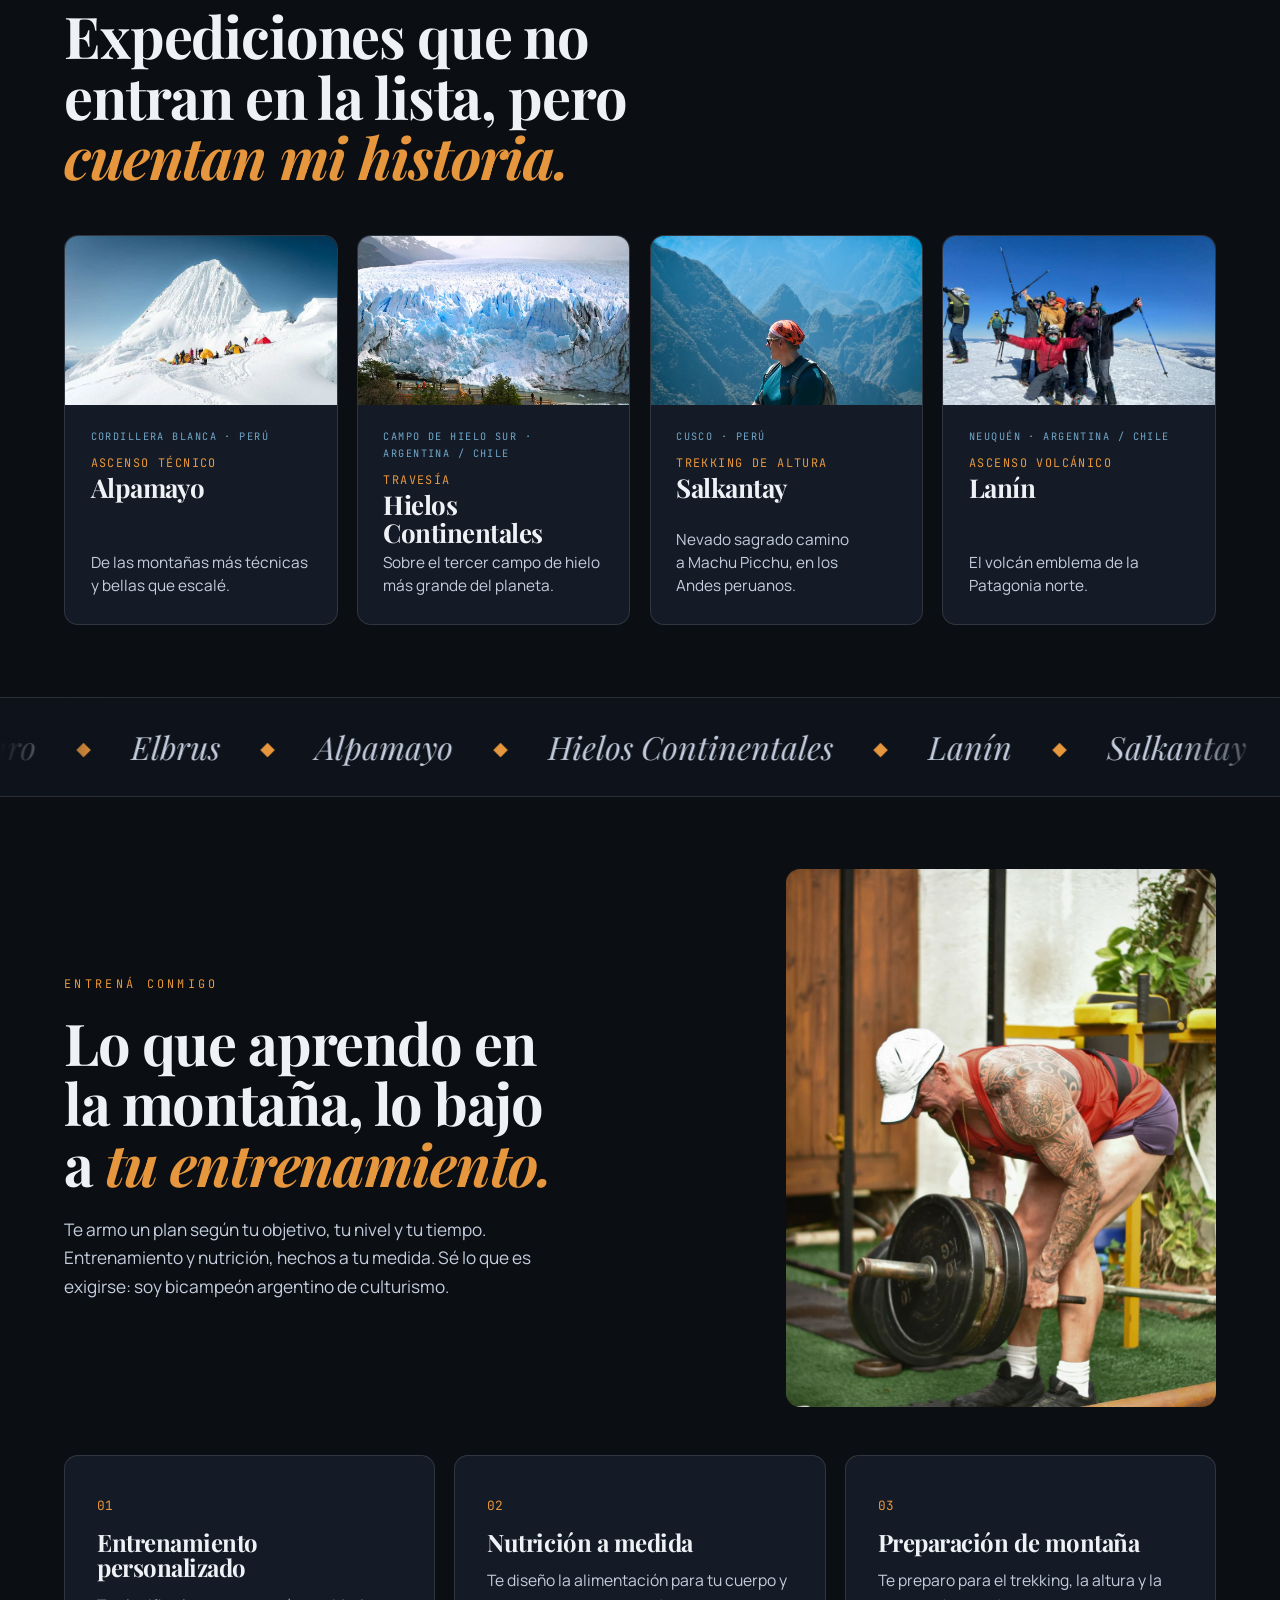
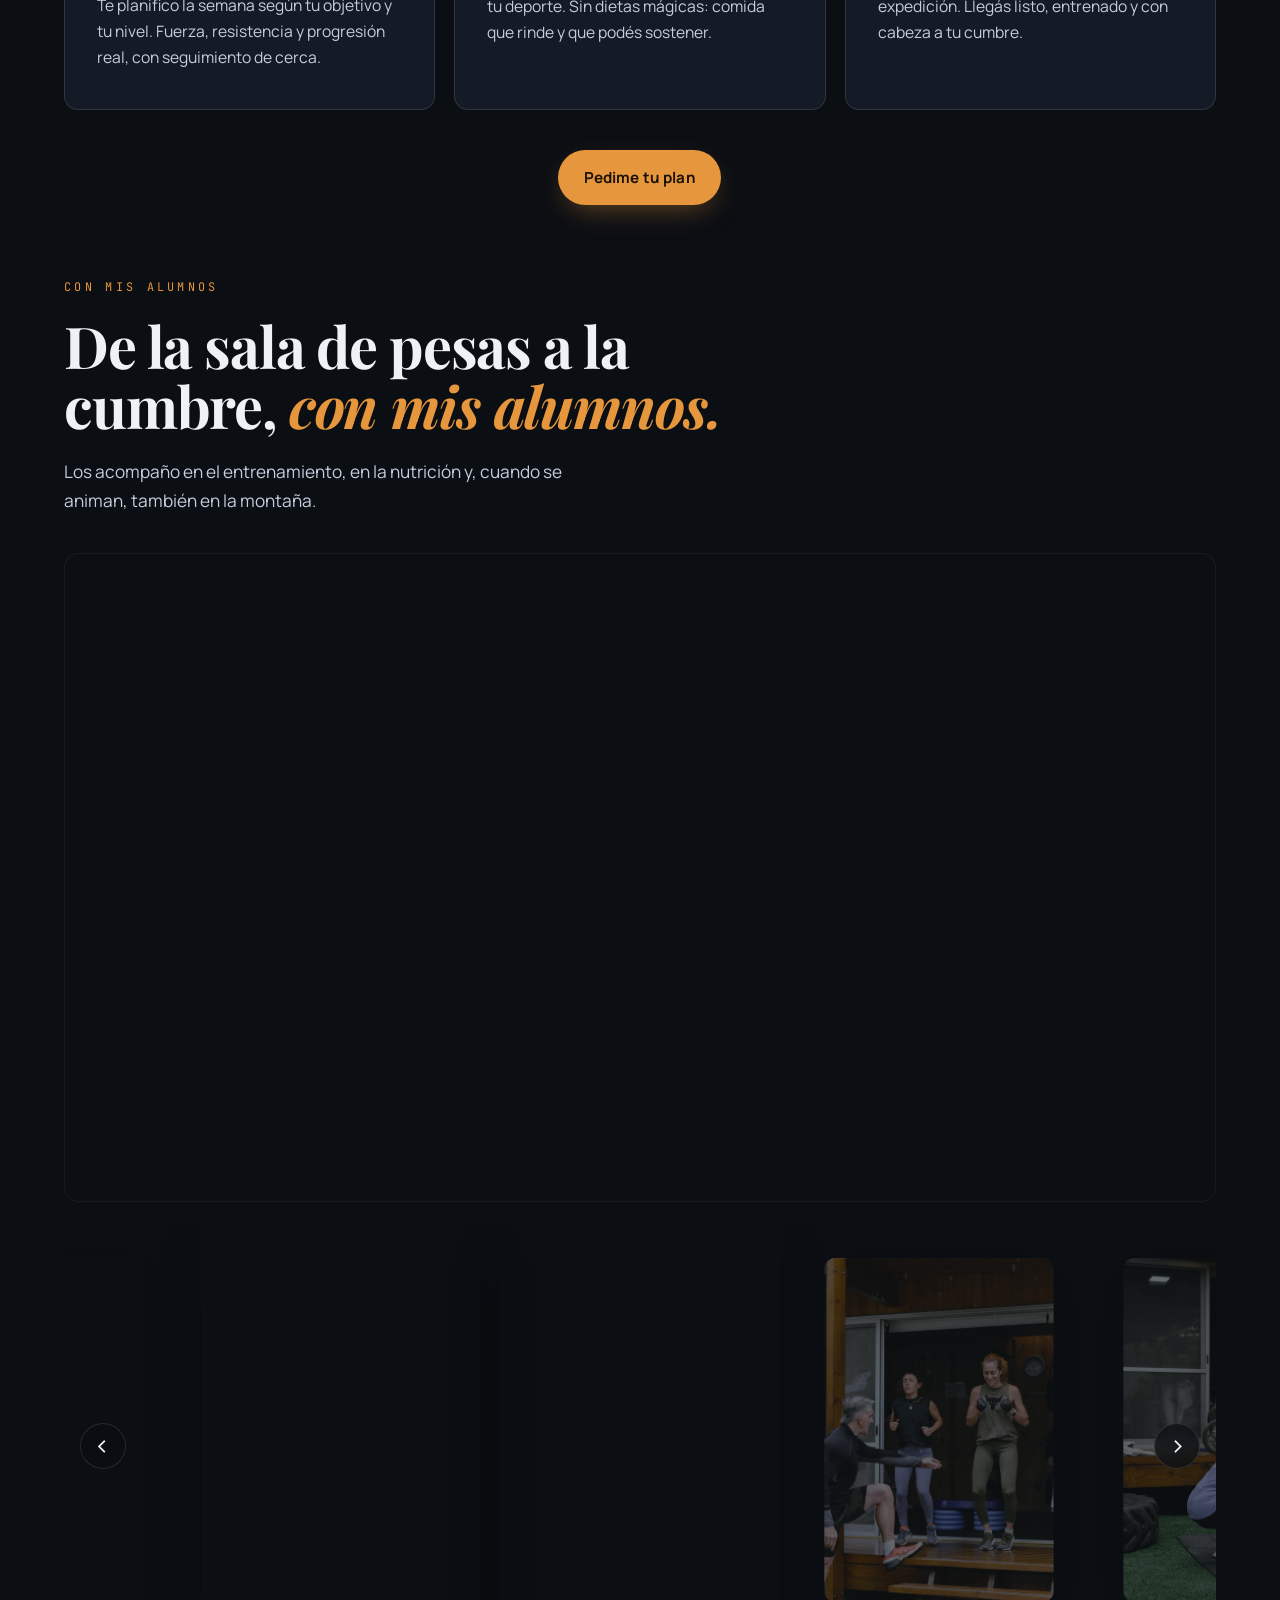
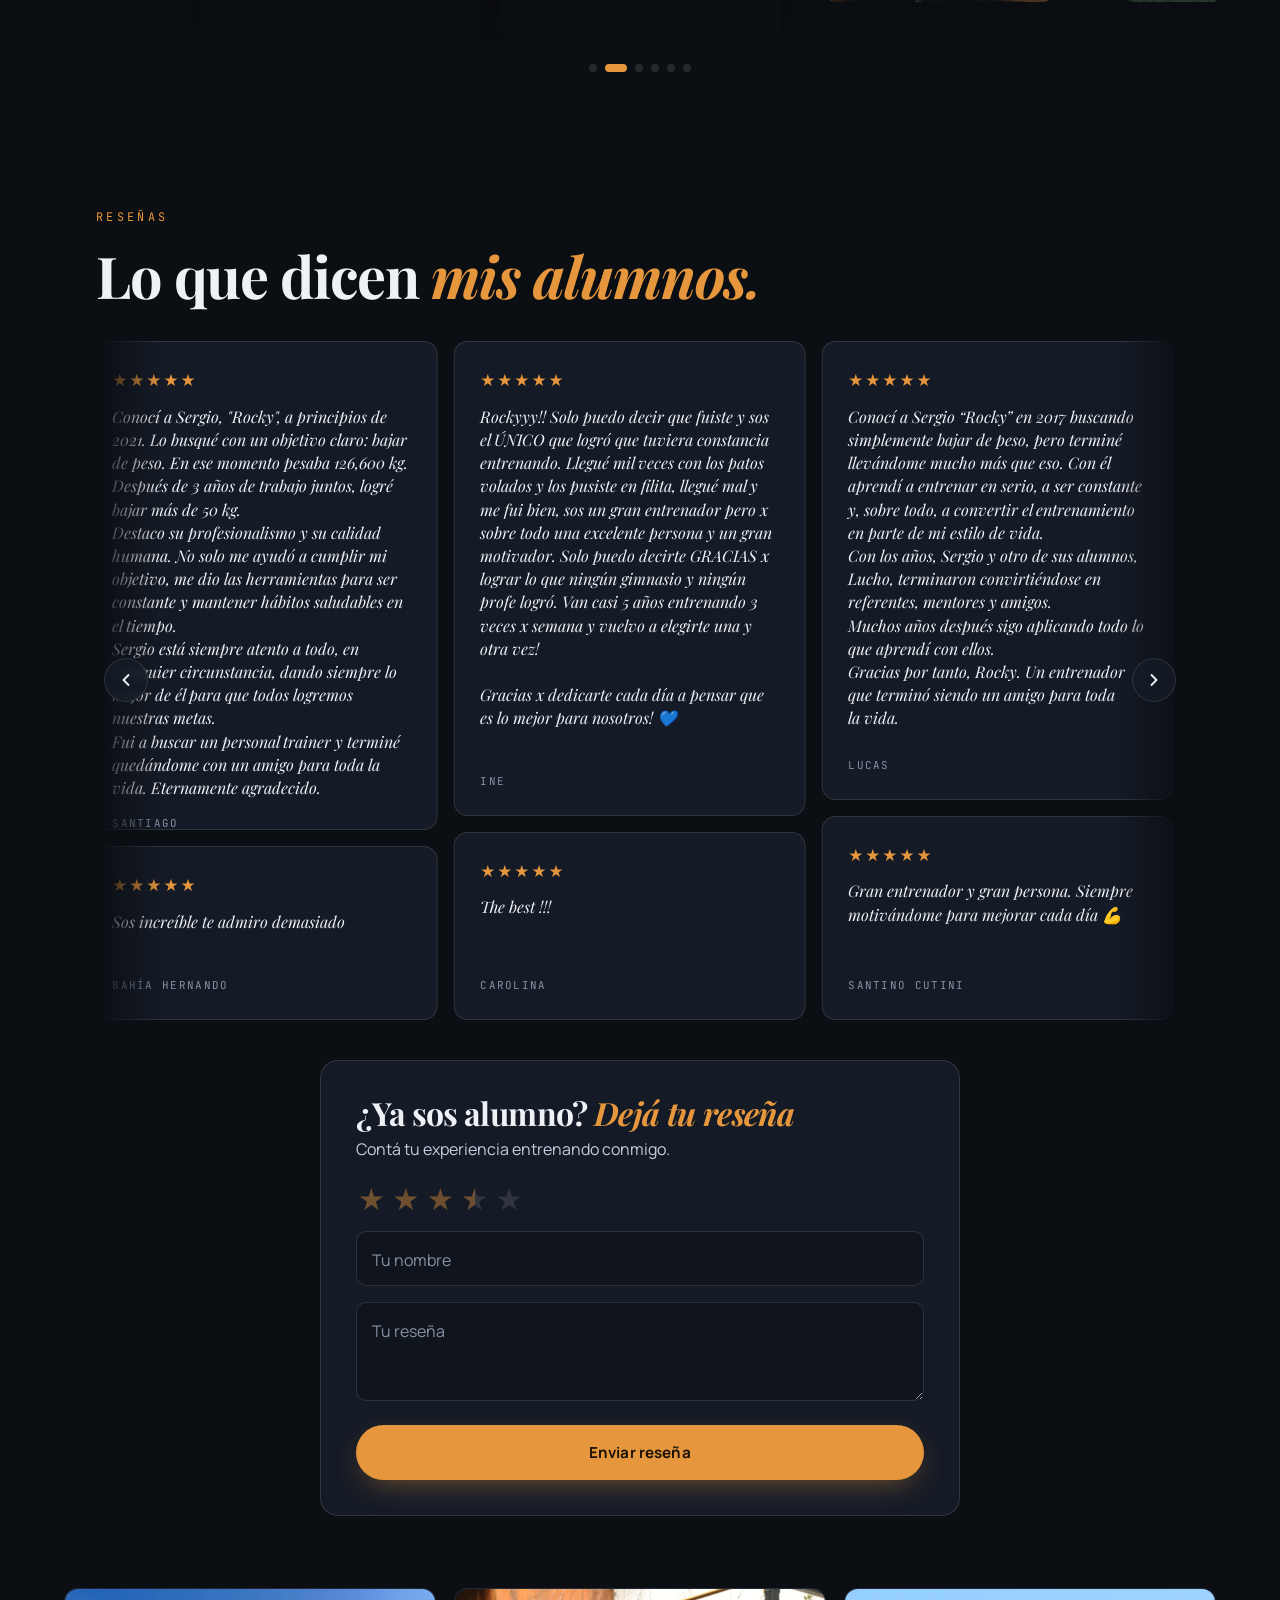
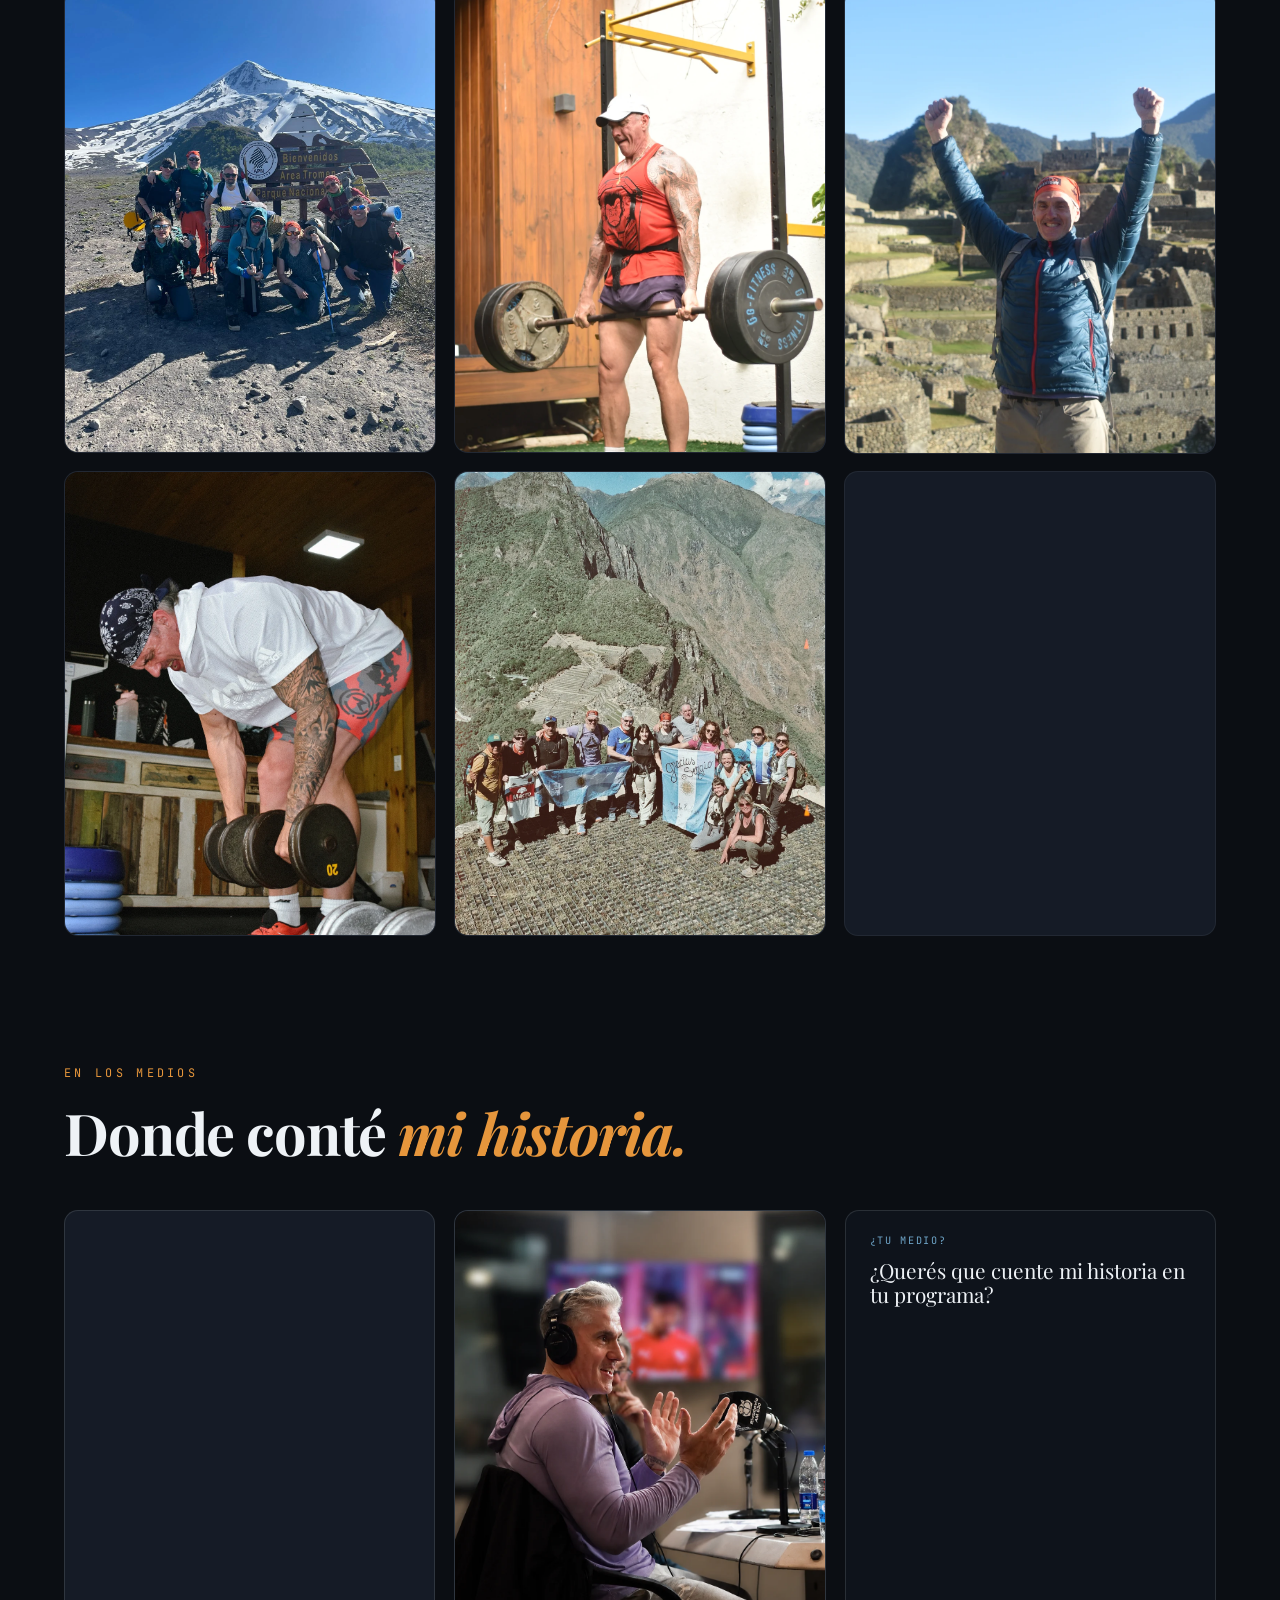
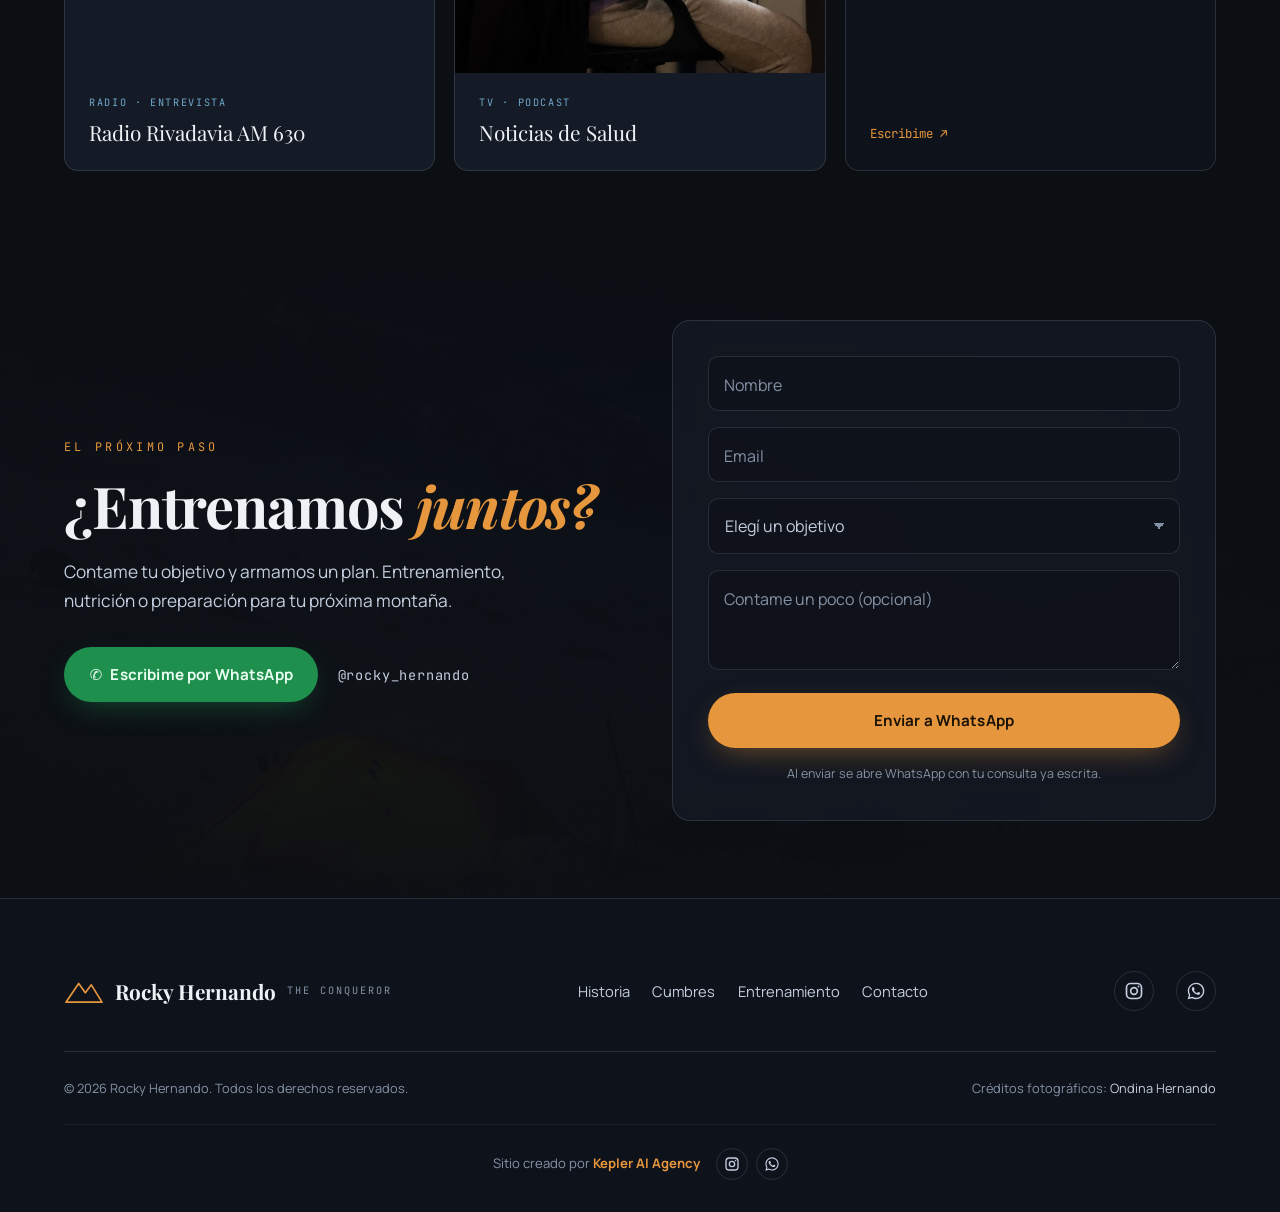
==== commit 4b3ba4b9: "Agregar reseña de Nacho Pagadizabal Co-Authored-By: Claude Sonnet 5 <noreply@anthropic.com> Claude-S" ====
--- a/index.html
+++ b/index.html
@@ -451,6 +451,11 @@
           <p class="review-text">Cuando empezás a entrenar con Rocky te das cuenta que no podrías haber elegido mejor. Al poco tiempo te das cuenta que además de estar en manos de un gran profesional tenés una excelente persona dispuesta a acompañarte en tu proceso con una gran generosidad. Gracias Rocky!!!</p>
           <p class="review-name">Dani</p>
         </article>
+        <article class="review-card">
+          <div class="review-stars" aria-label="5 de 5 estrellas">★★★★★</div>
+          <p class="review-text">Empecé a entrenar con Rocky por primera vez en 2007, siendo un adolescente y desde entonces impactó de manera sumamente positiva en mi vida. Su acompañamiento me ayudó no solo en lo físico sino también en mi fortaleza mental. Los entrenamientos son exigentes y desafiantes, pero los resultados valen la pena. Rocky es un ejemplo de profesionalismo, disciplina y compromiso que inspira admiración.</p>
+          <p class="review-name">Nacho Pagadizabal</p>
+        </article>
       </div>
 
       <!-- Carrusel dinámico (2 filas × 3, loop infinito). JS lo arma leyendo
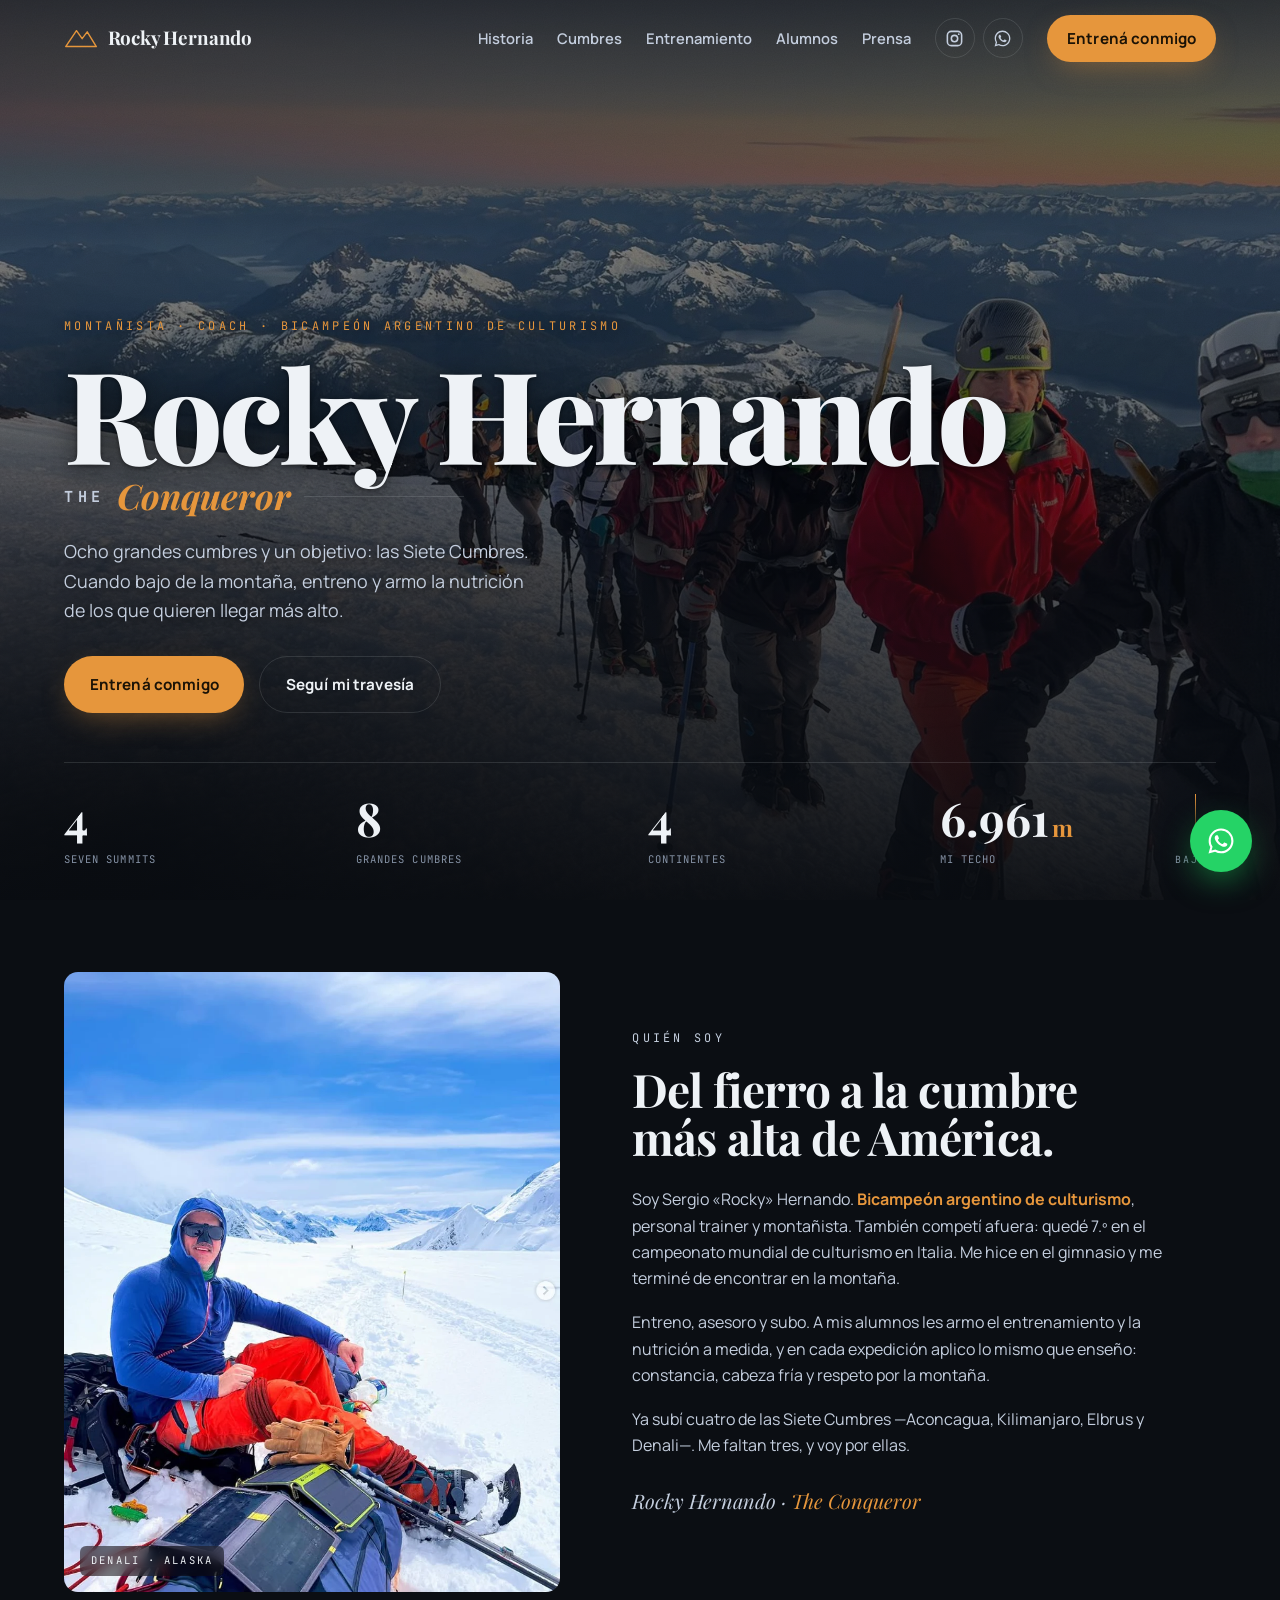
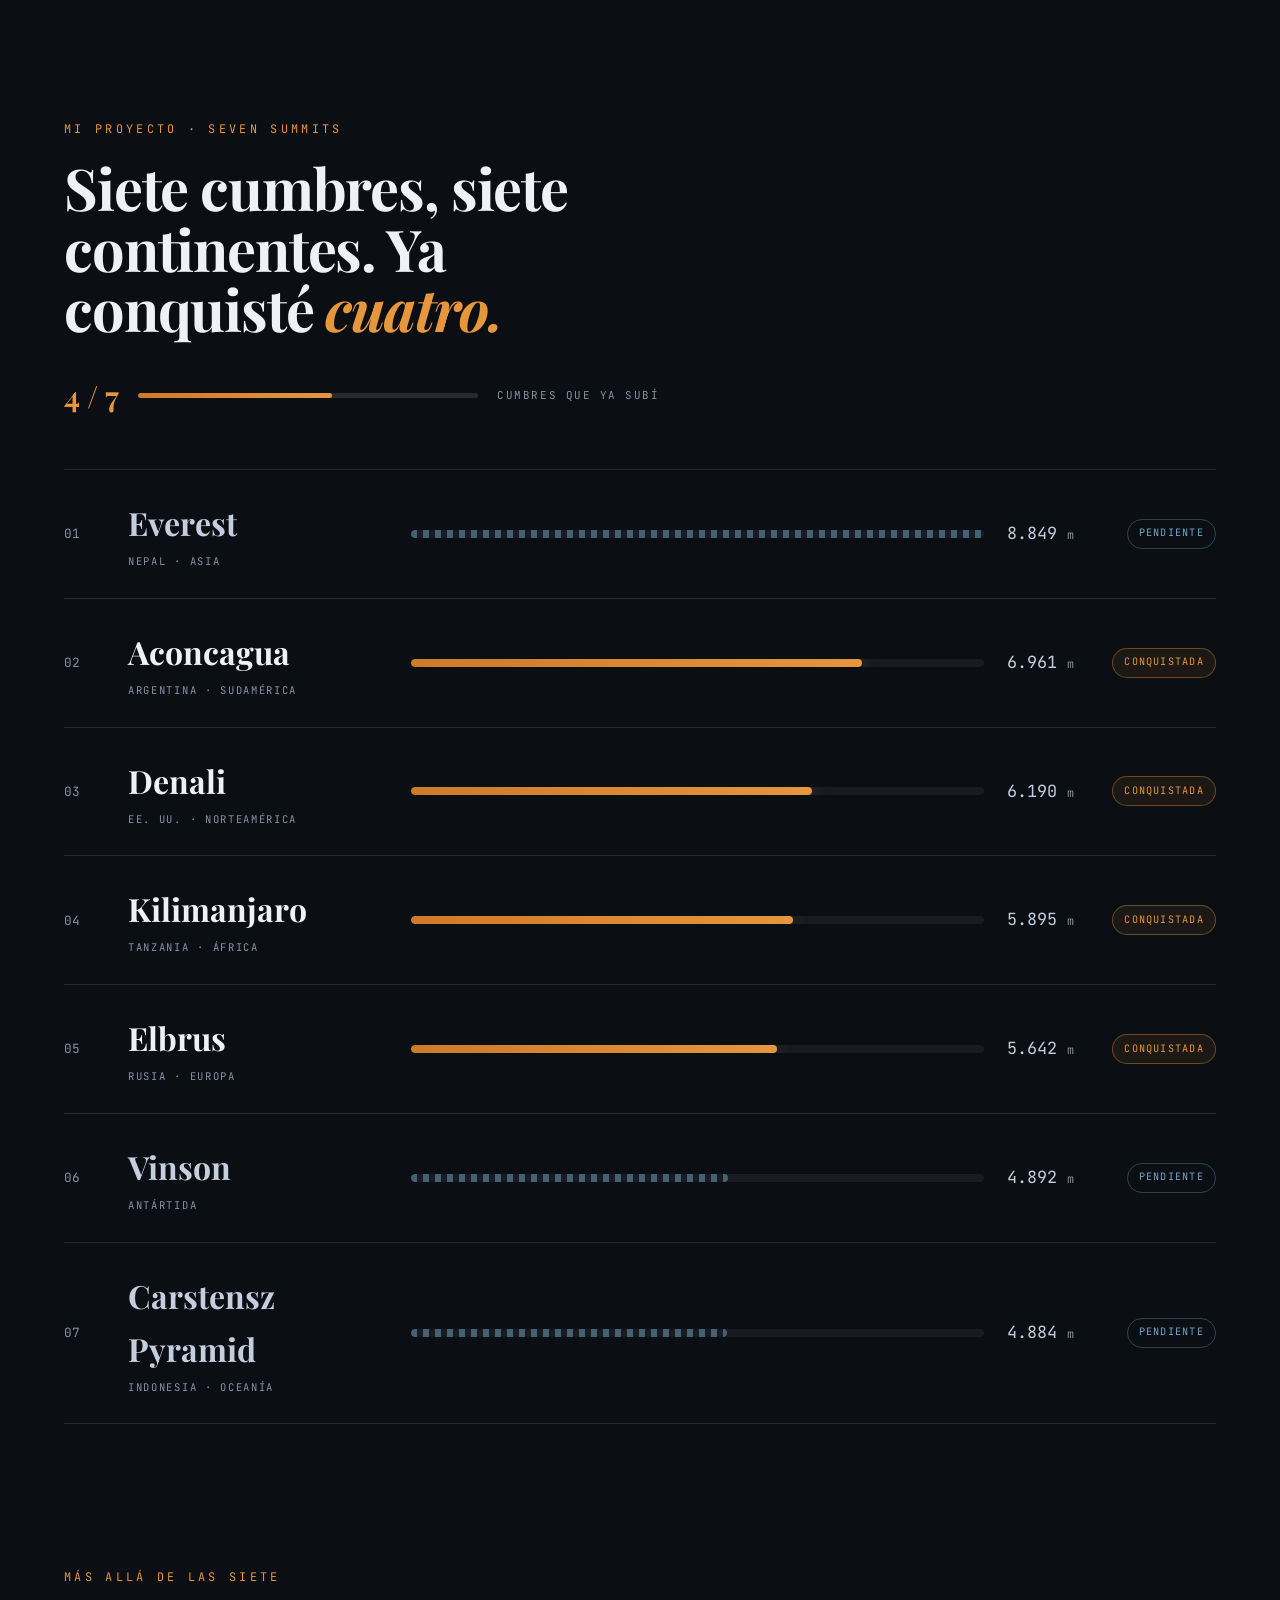
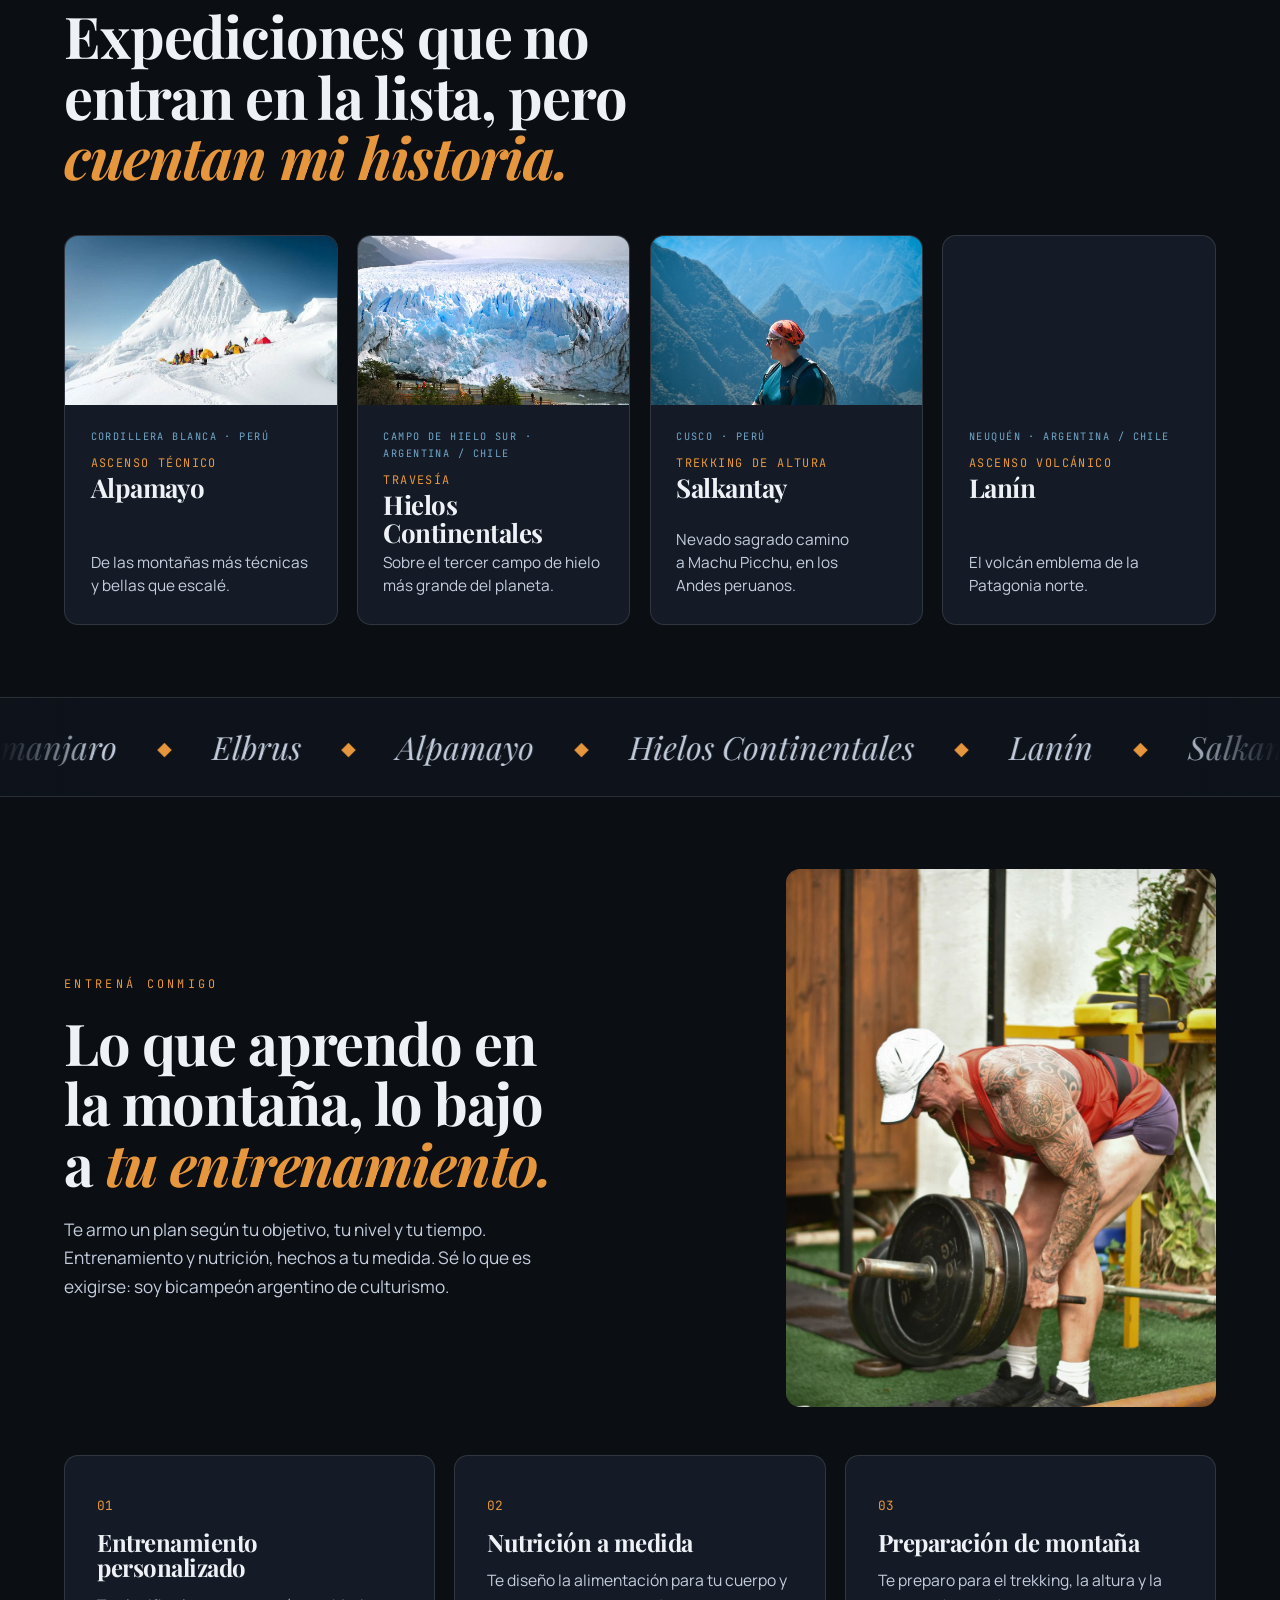
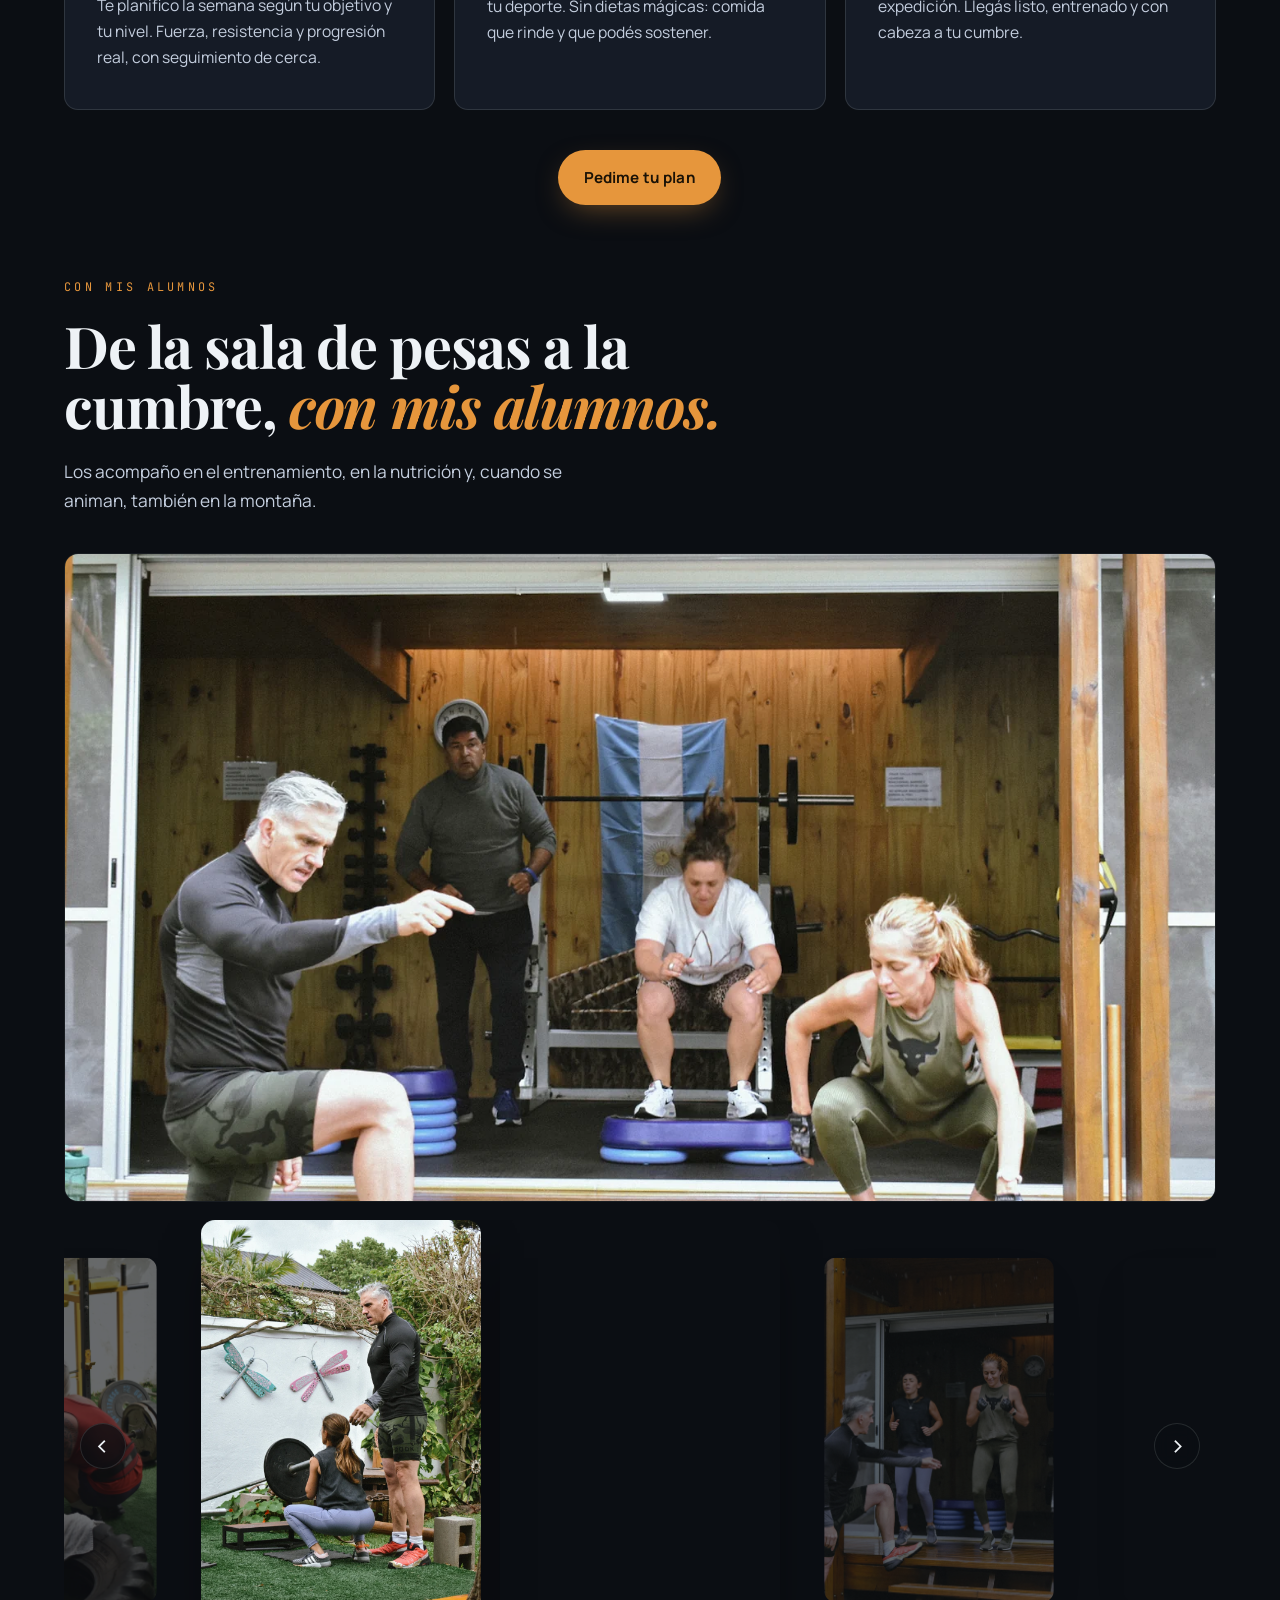
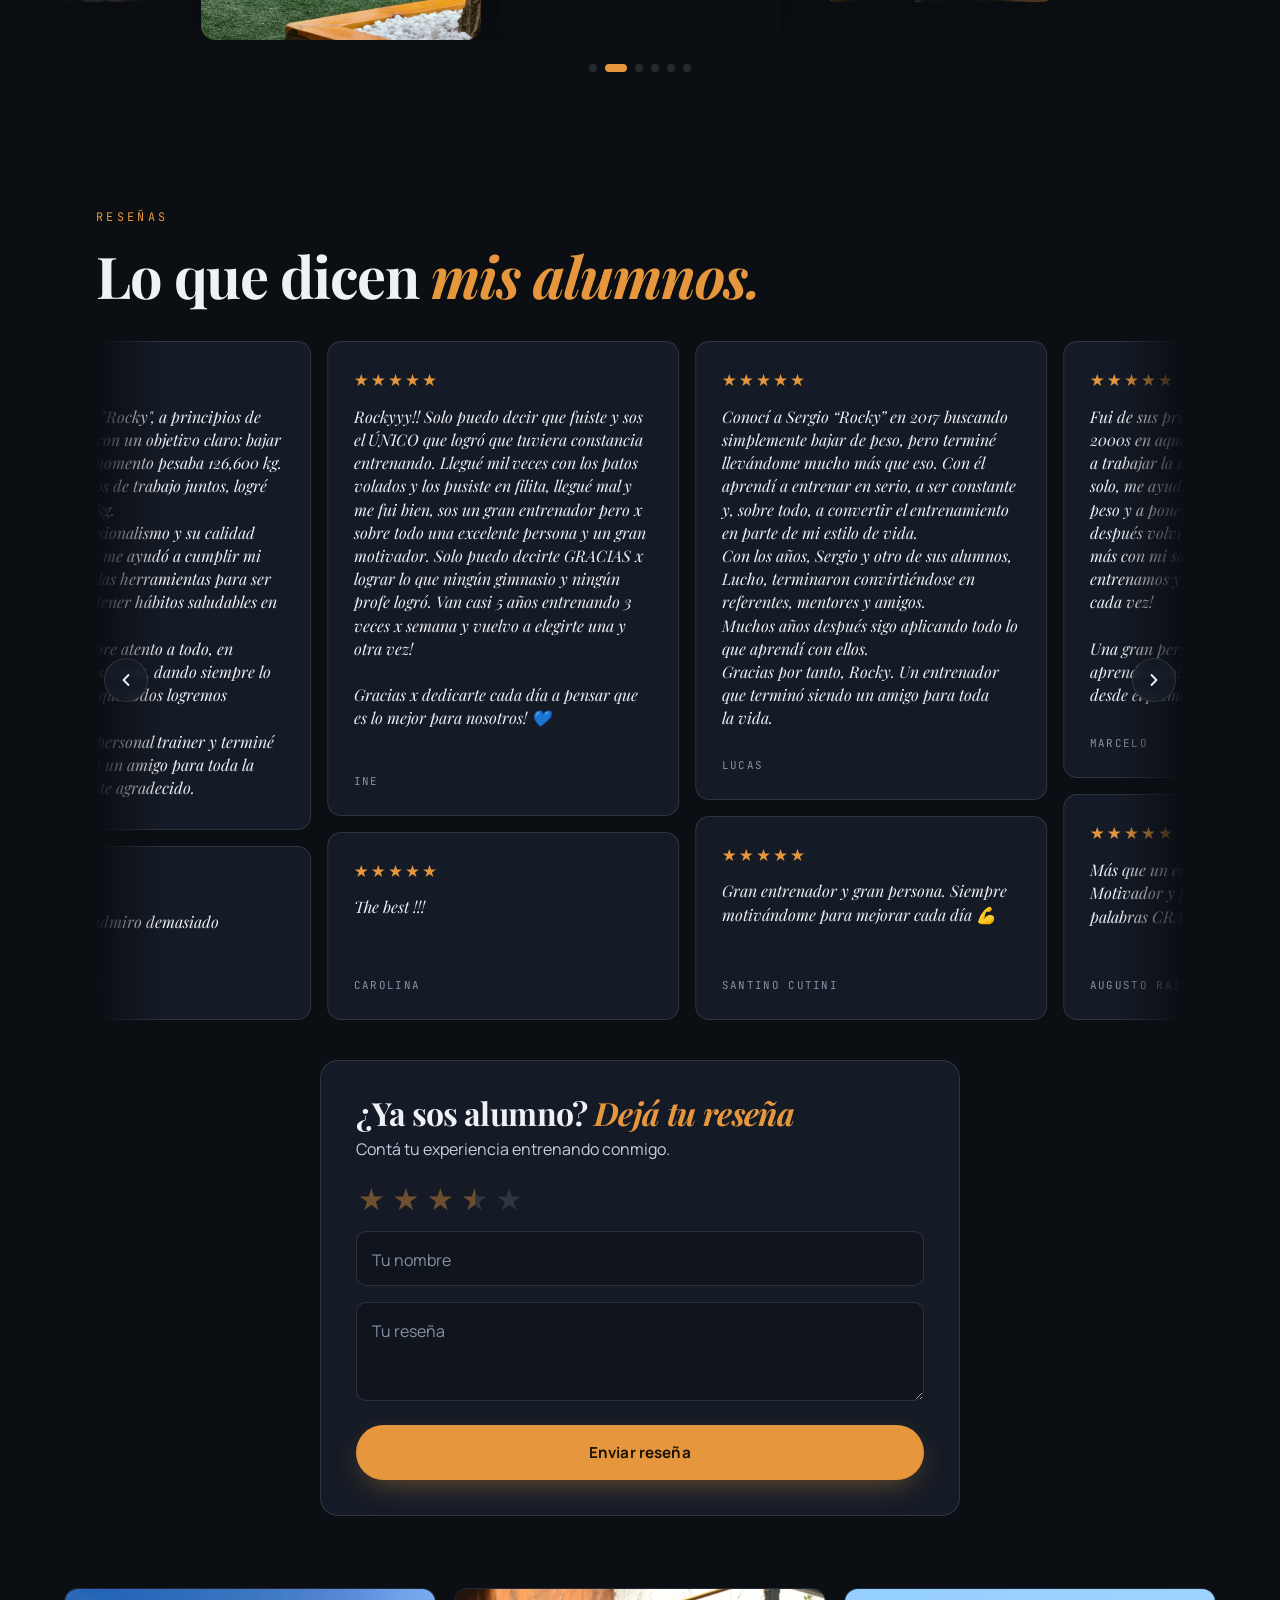
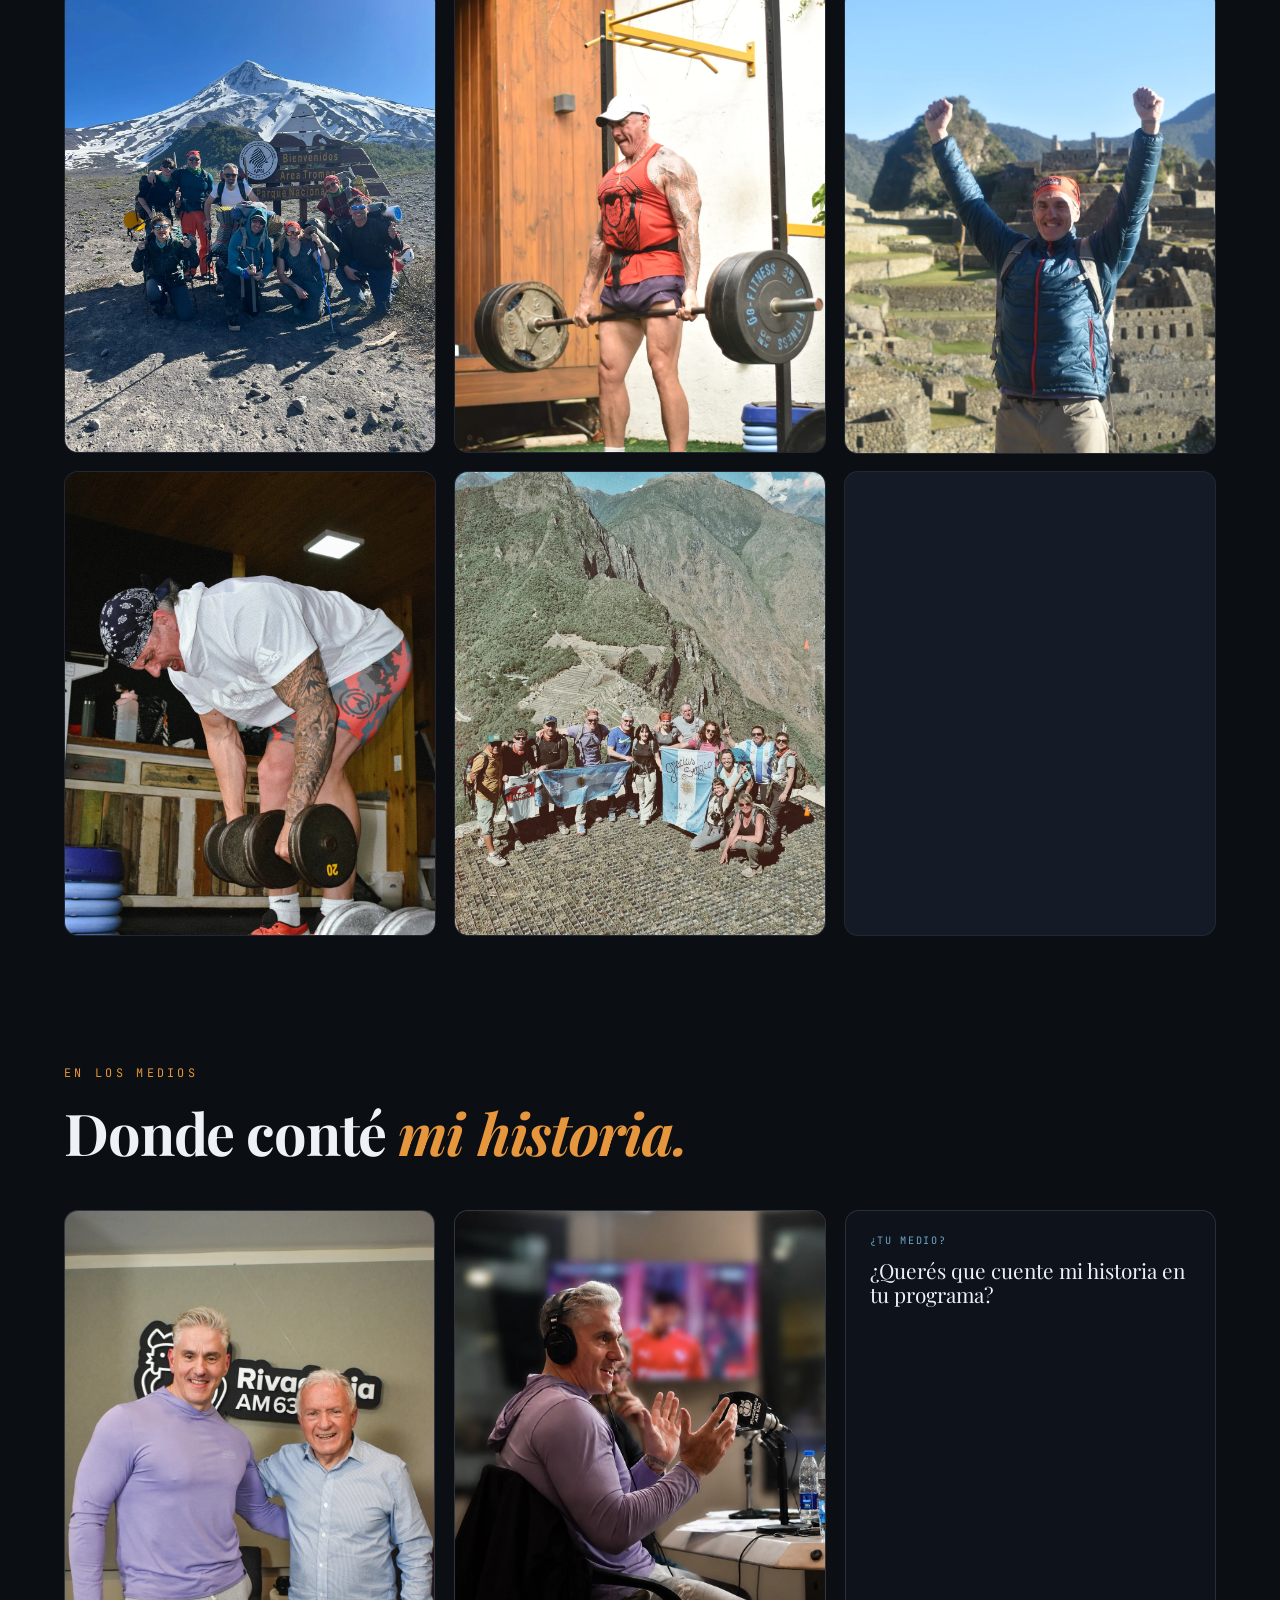
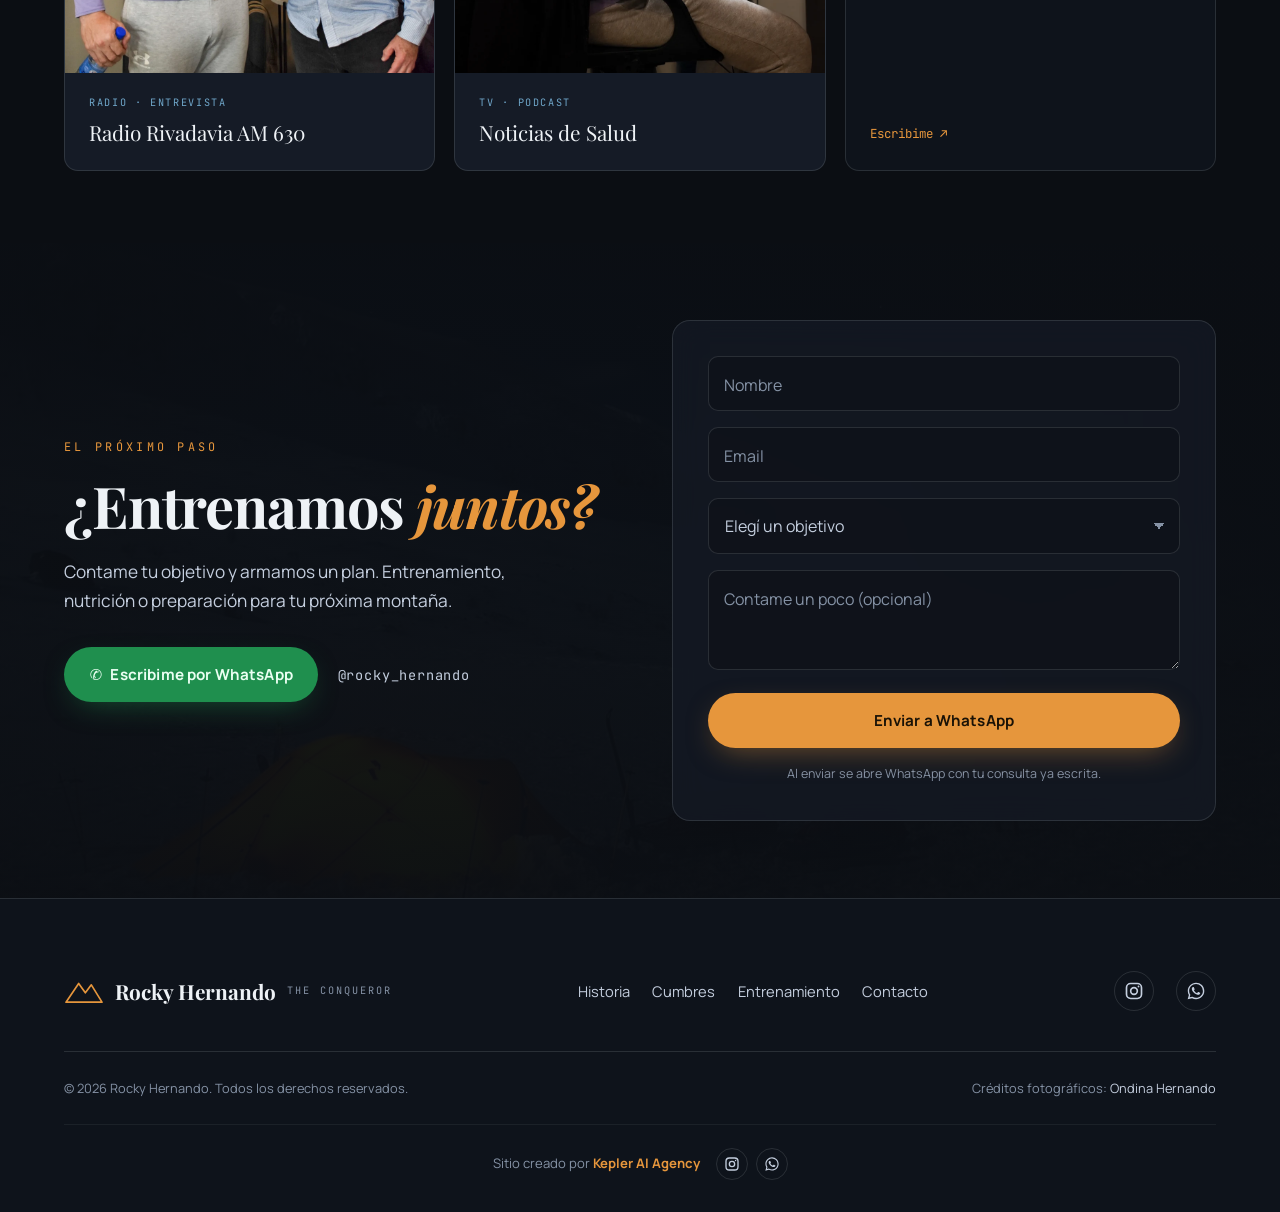
==== commit dff3de8a: "Agregar reseña de Malen Co-Authored-By: Claude Sonnet 5 <noreply@anthropic.com> Claude-Session: http" ====
--- a/index.html
+++ b/index.html
@@ -456,6 +456,11 @@
           <p class="review-text">Empecé a entrenar con Rocky por primera vez en 2007, siendo un adolescente y desde entonces impactó de manera sumamente positiva en mi vida. Su acompañamiento me ayudó no solo en lo físico sino también en mi fortaleza mental. Los entrenamientos son exigentes y desafiantes, pero los resultados valen la pena. Rocky es un ejemplo de profesionalismo, disciplina y compromiso que inspira admiración.</p>
           <p class="review-name">Nacho Pagadizabal</p>
         </article>
+        <article class="review-card">
+          <div class="review-stars" aria-label="5 de 5 estrellas">★★★★★</div>
+          <p class="review-text">Nunca pensé que me iba a divertir entrenando. Me cuesta? Obvio. Me desafía? Ni hablar. Pero la evolución es constante y visible. Gracias, Rocky!</p>
+          <p class="review-name">Malen</p>
+        </article>
       </div>
 
       <!-- Carrusel dinámico (2 filas × 3, loop infinito). JS lo arma leyendo
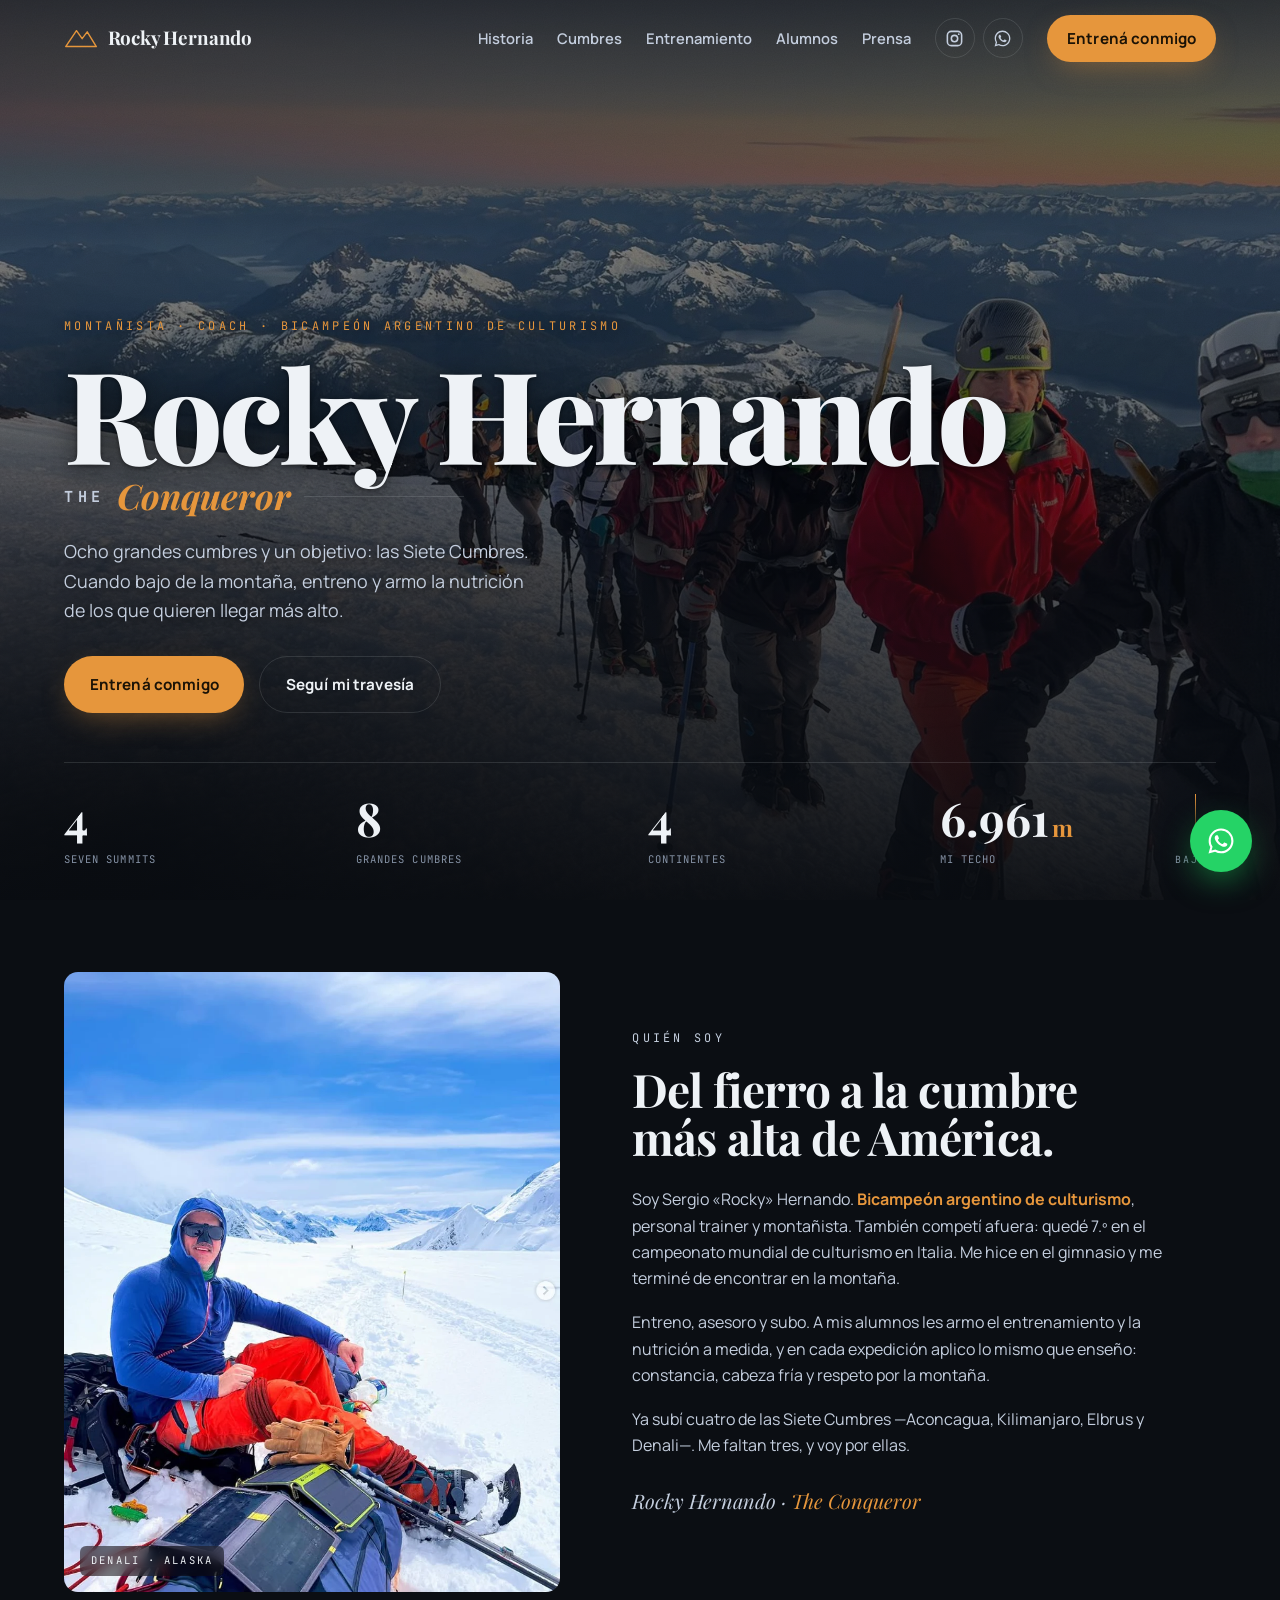
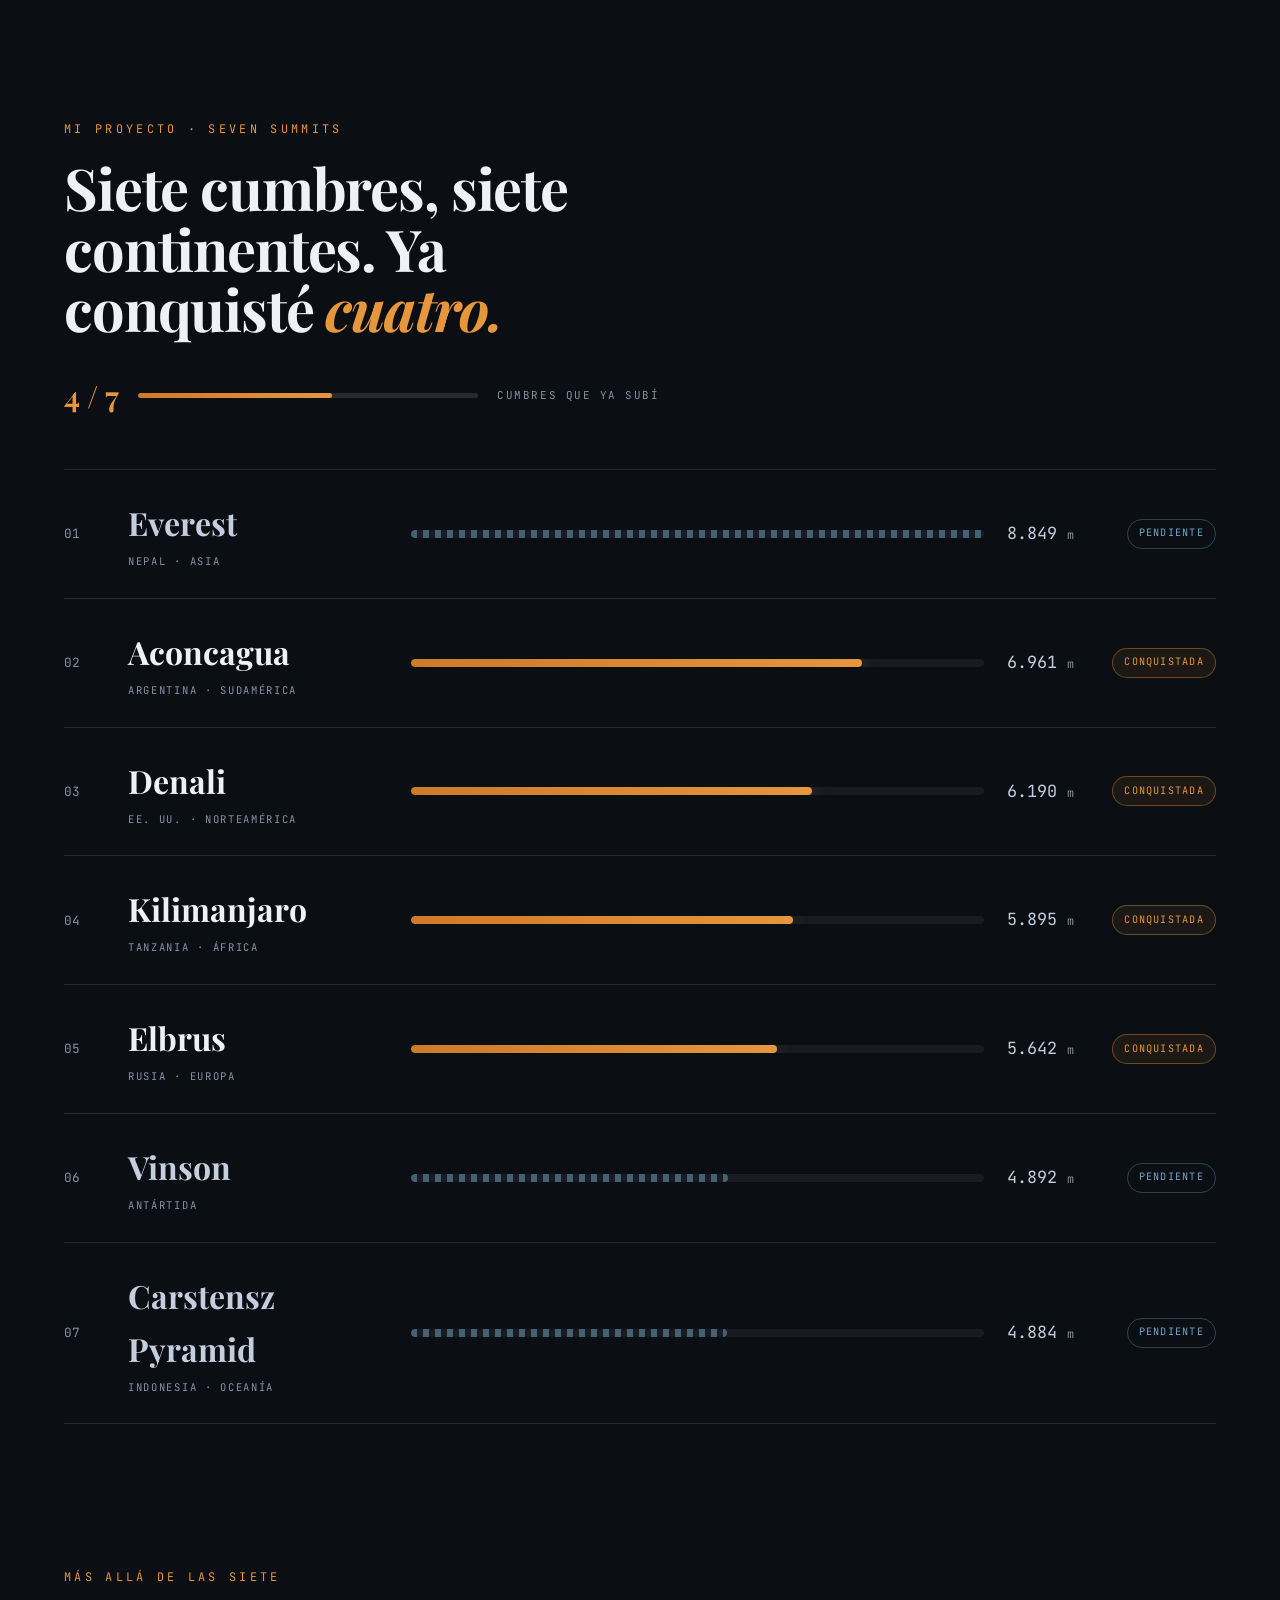
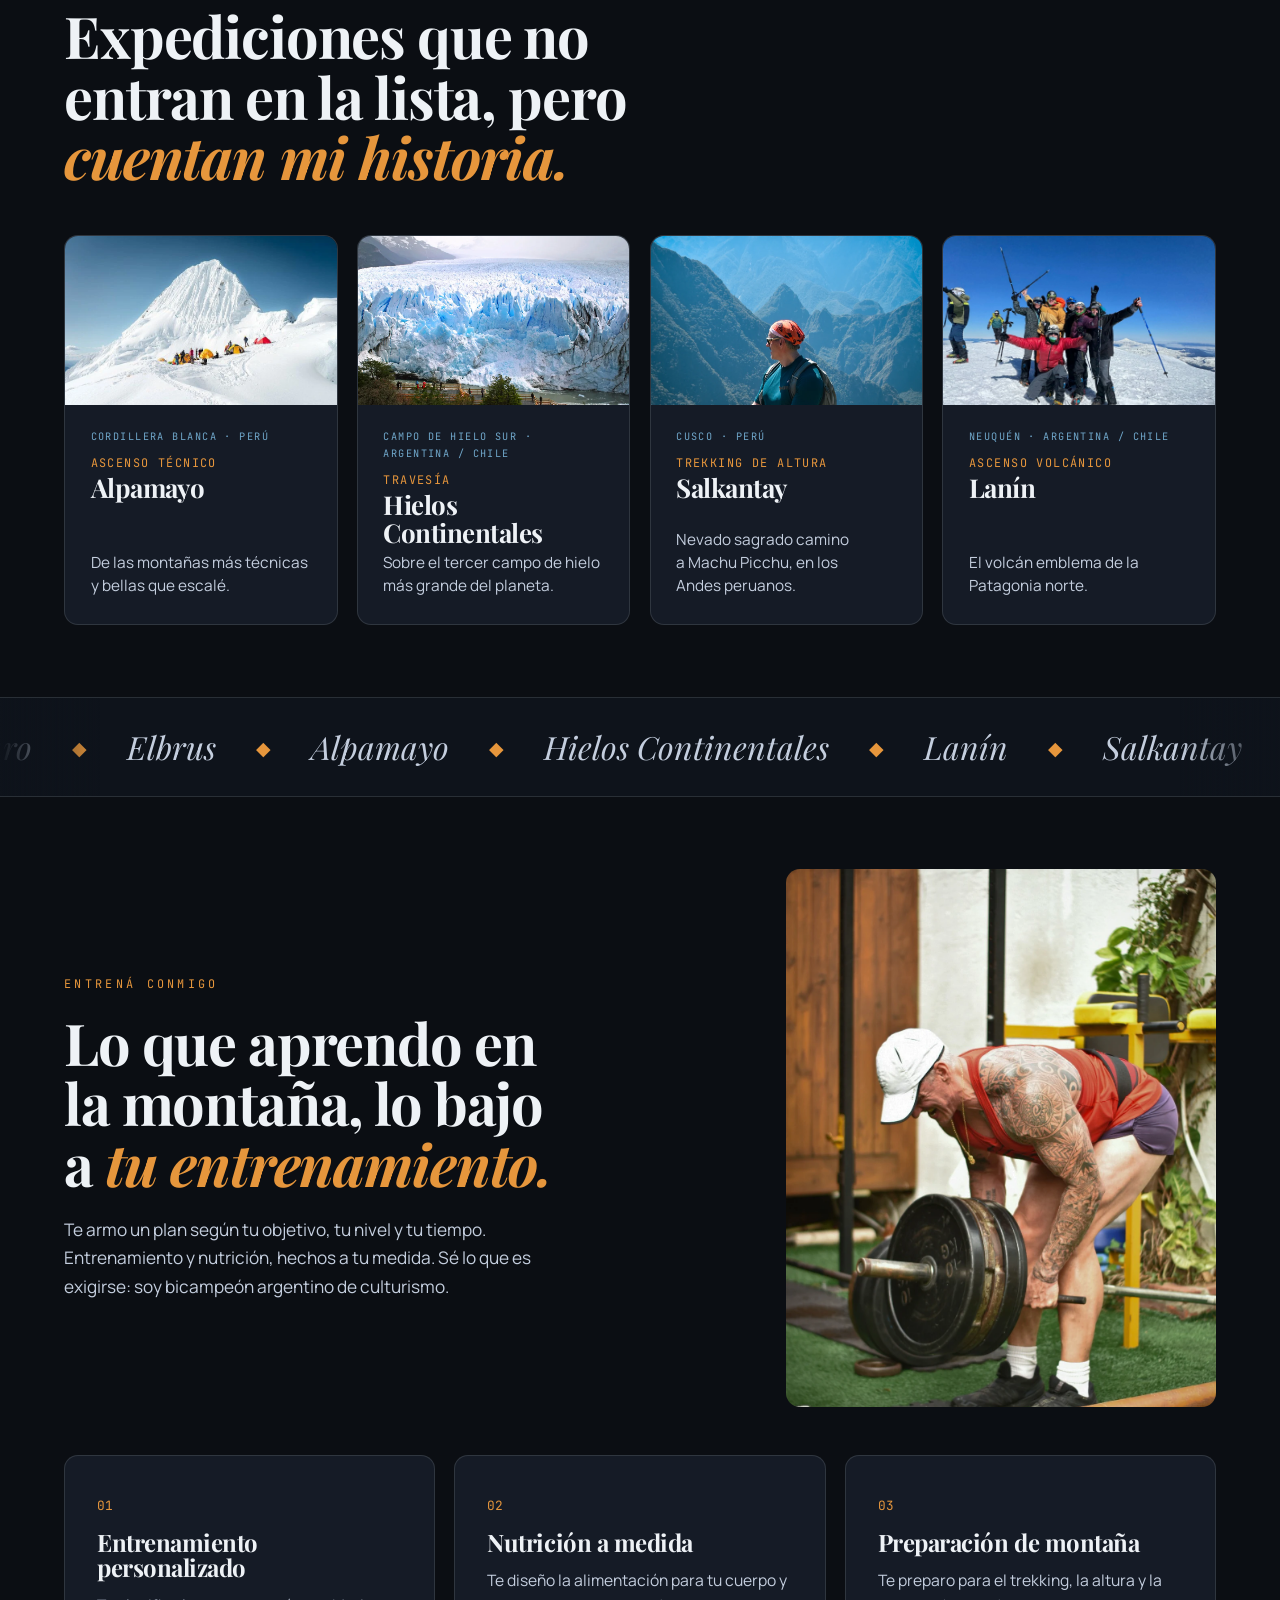
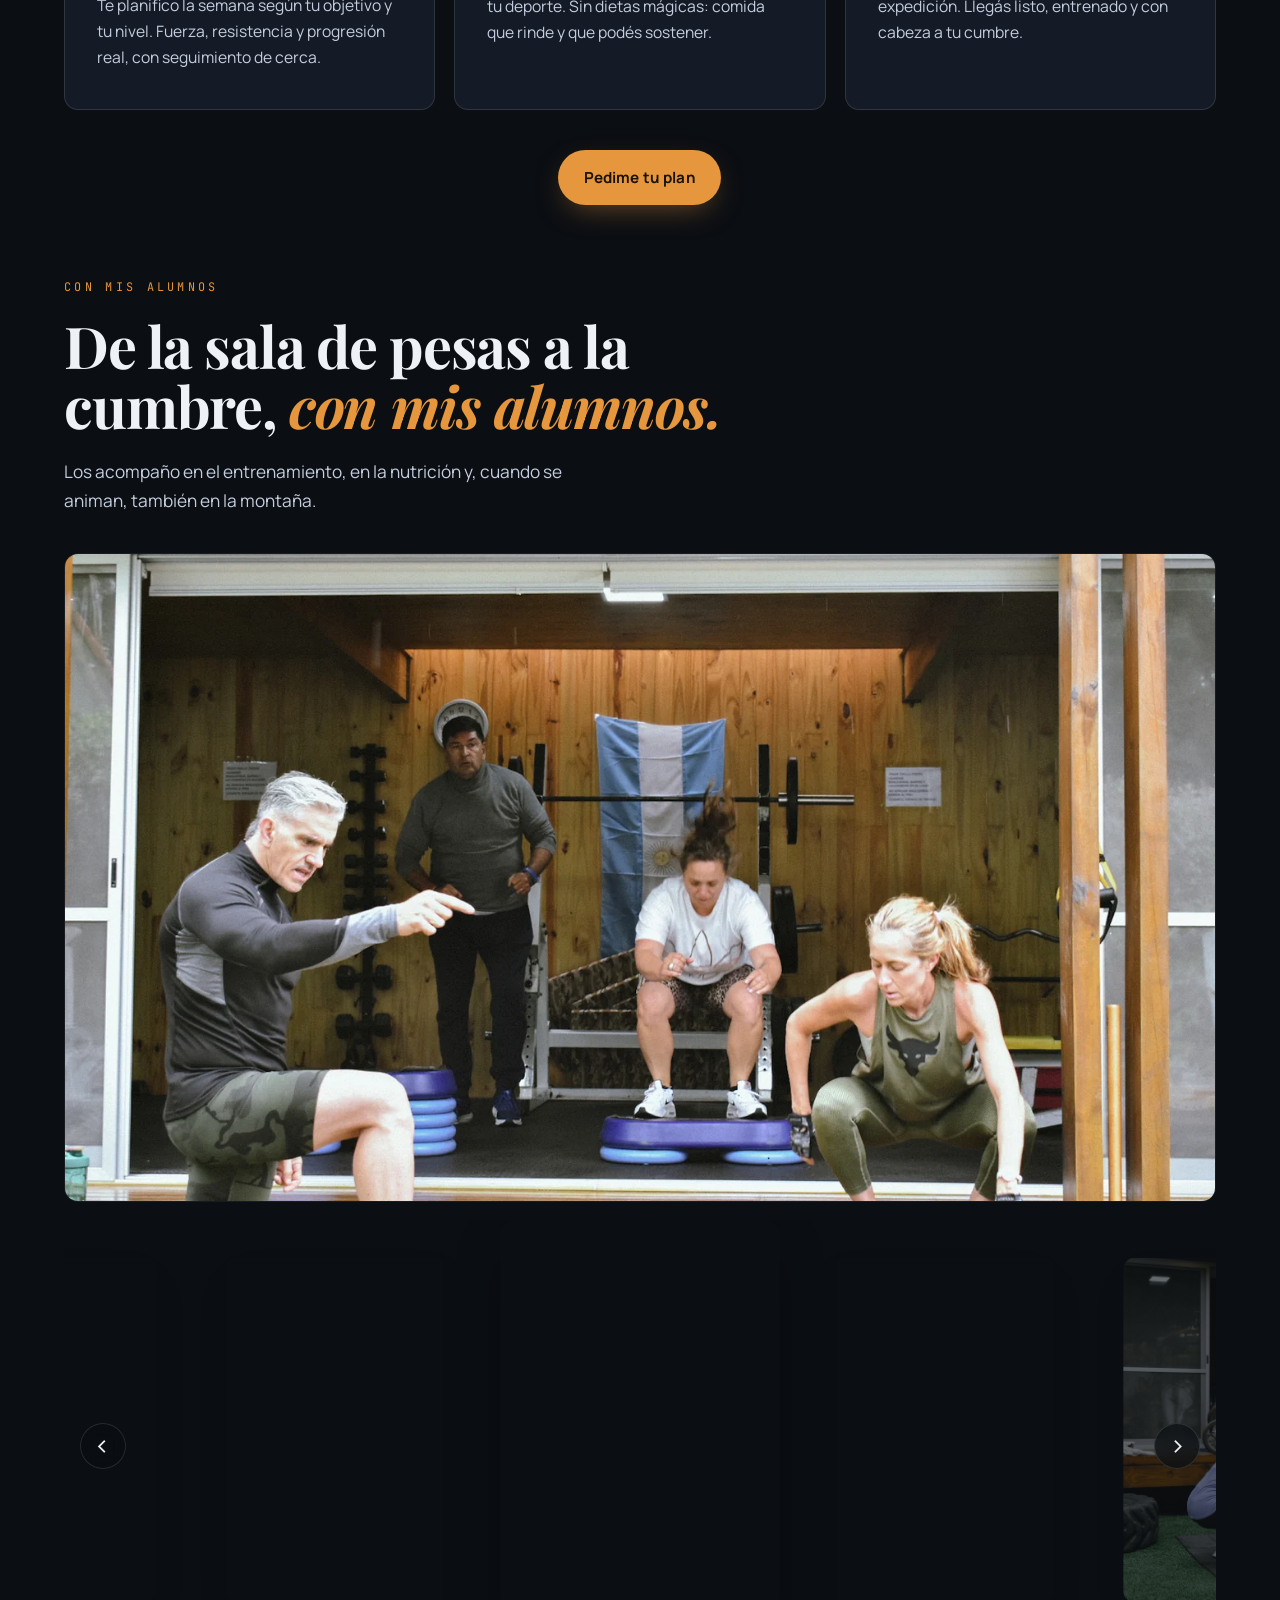
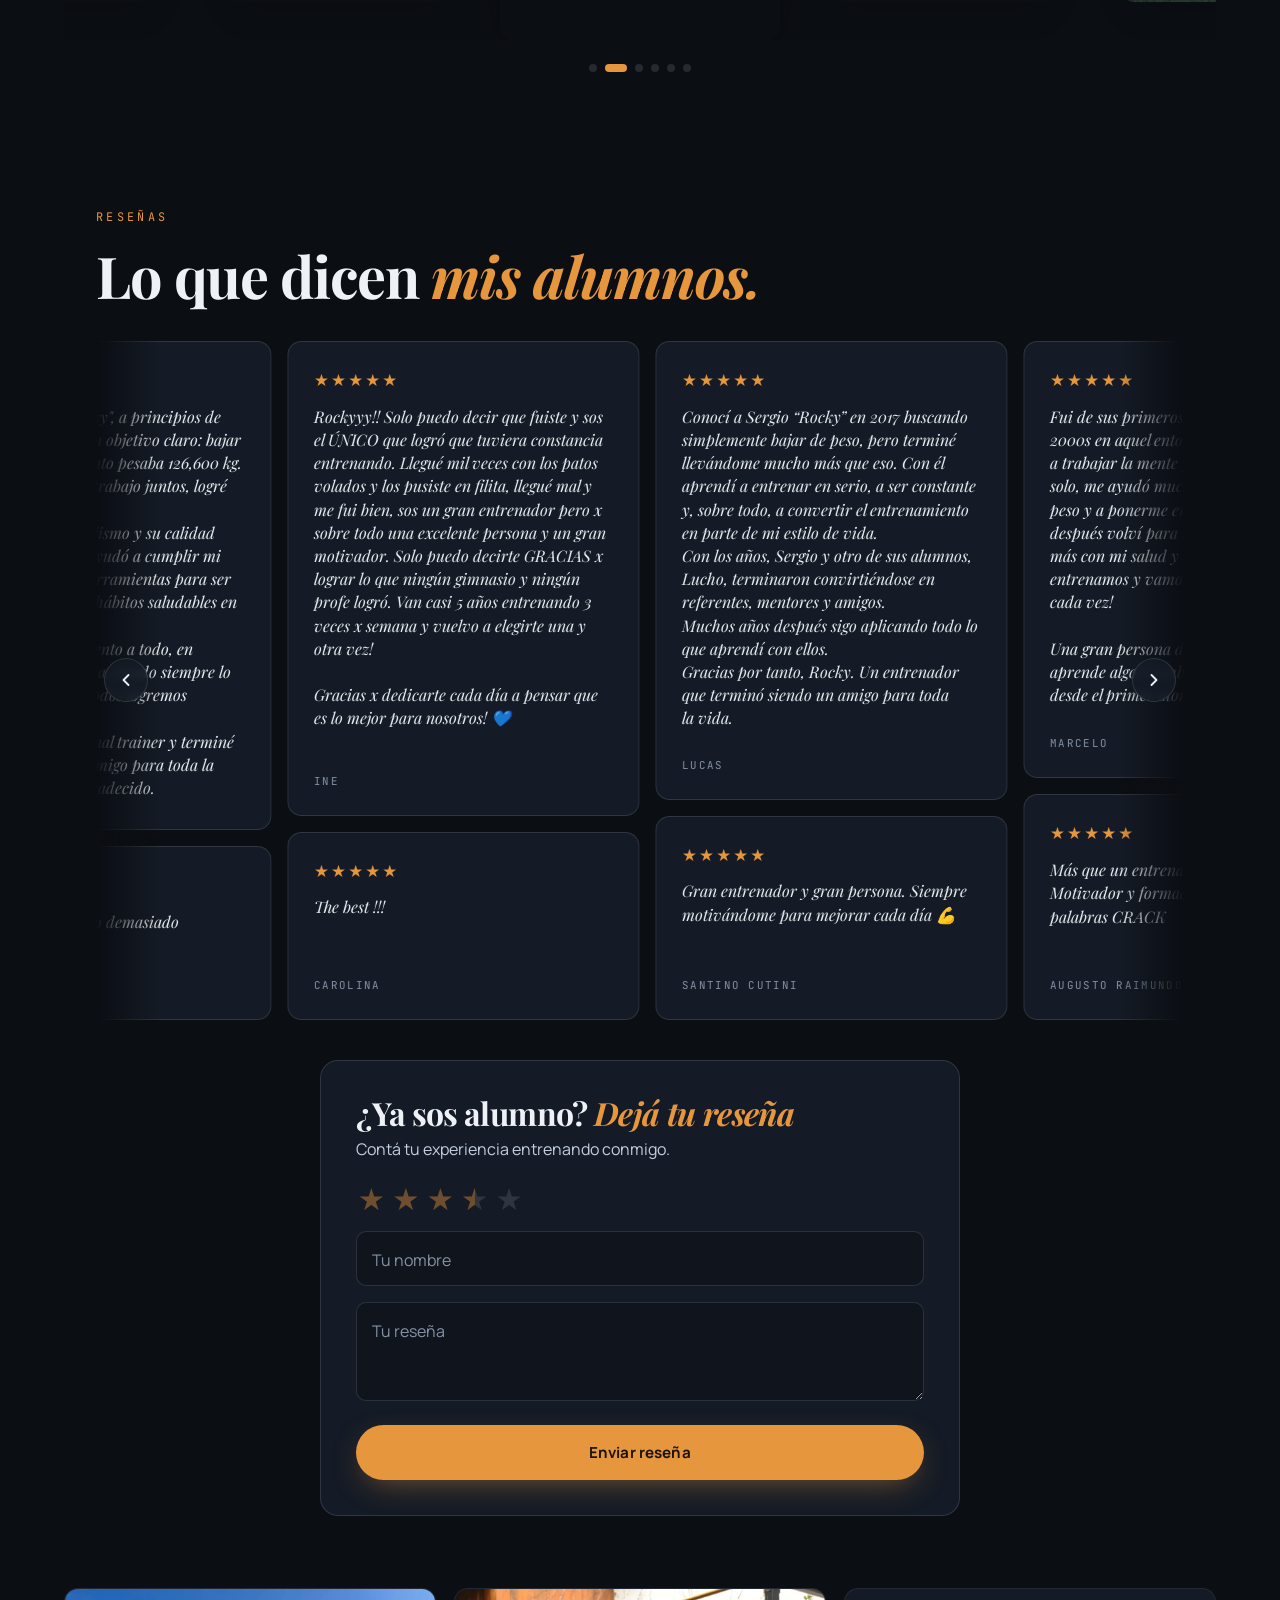
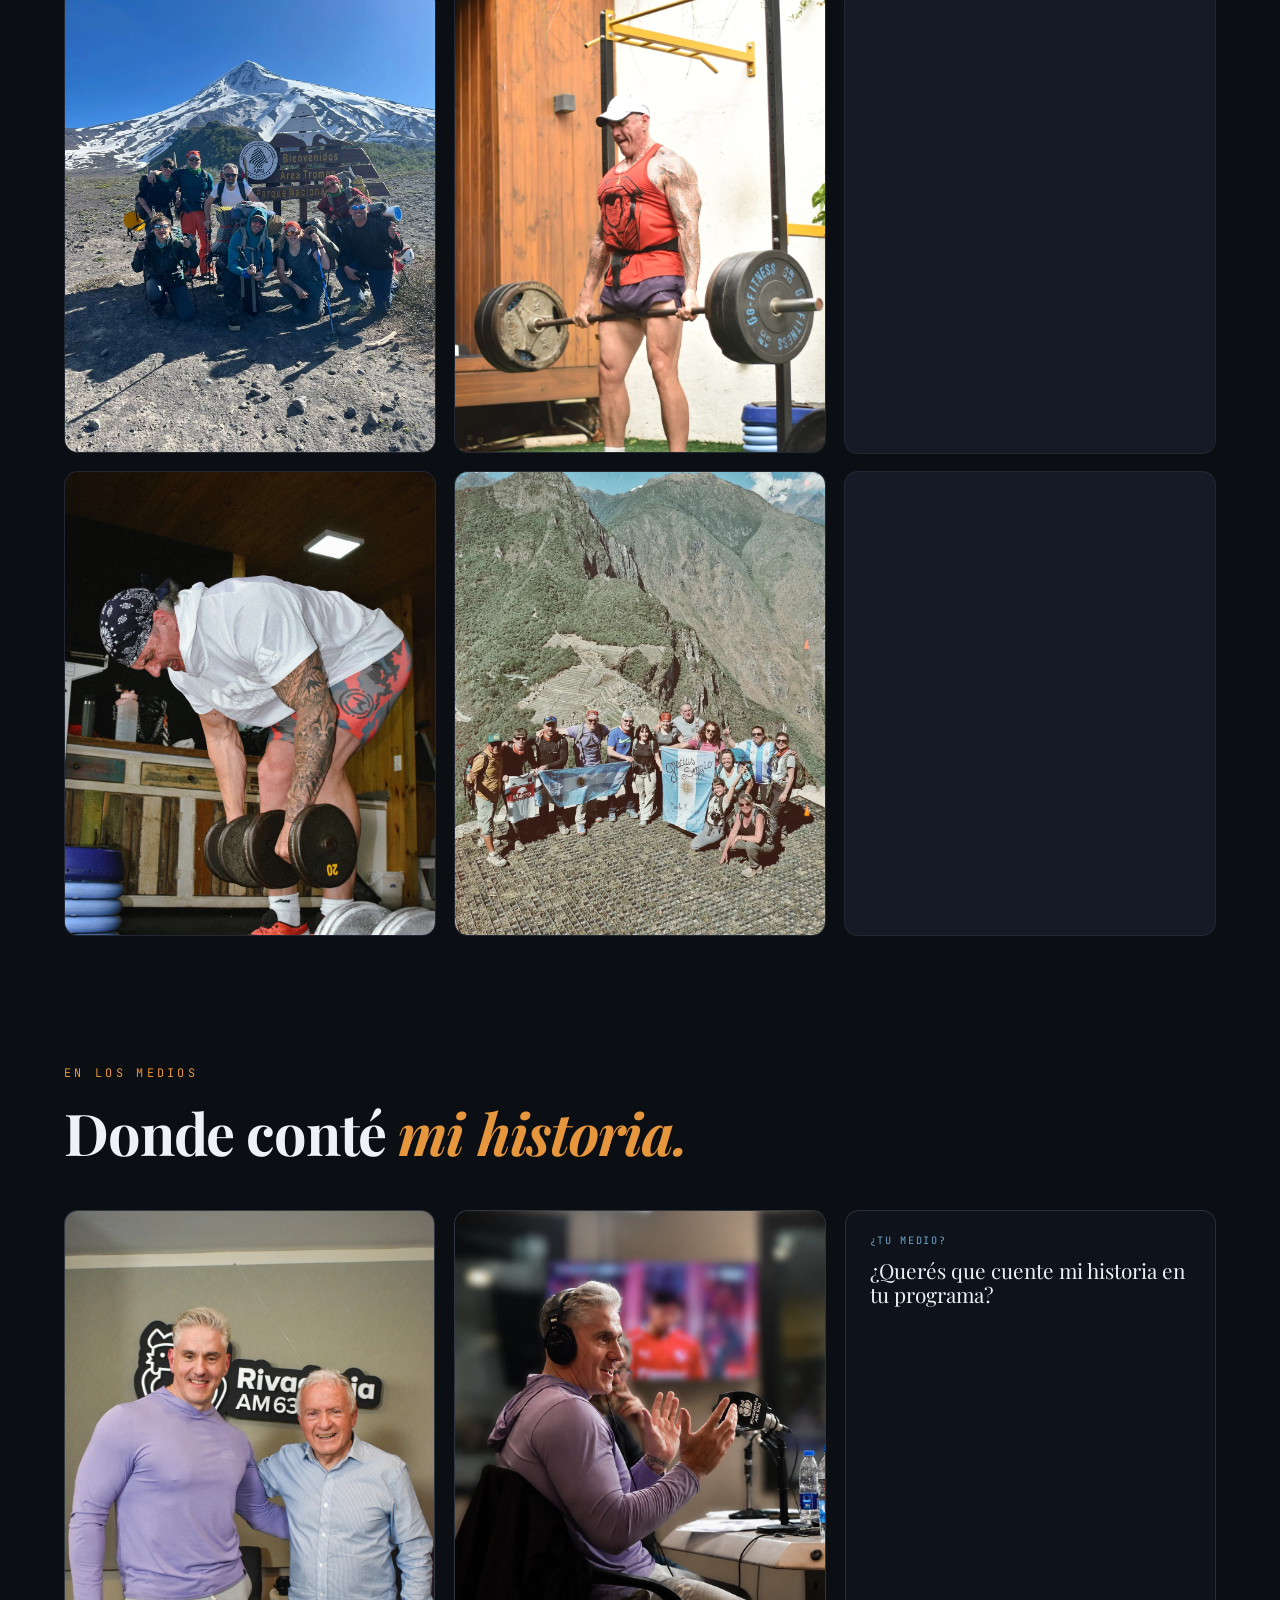
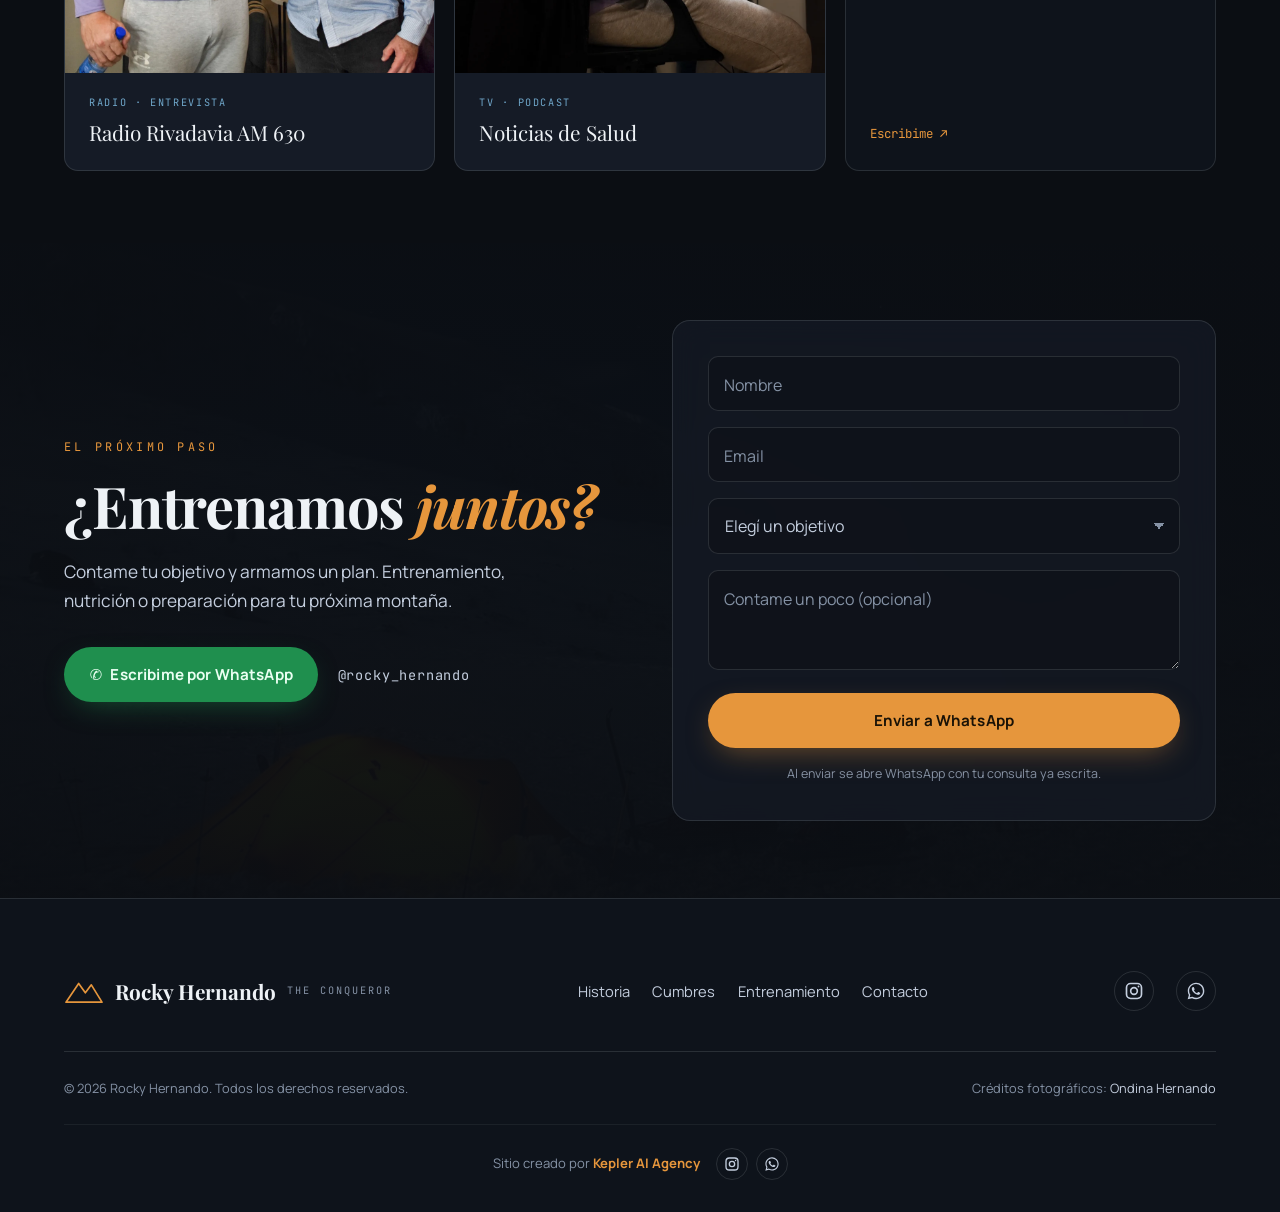
==== commit 5c20f88f: "Agregar reseña de Lautaro Pardo Mur Co-Authored-By: Claude Sonnet 5 <noreply@anthropic.com> Claude-S" ====
--- a/index.html
+++ b/index.html
@@ -461,6 +461,11 @@
           <p class="review-text">Nunca pensé que me iba a divertir entrenando. Me cuesta? Obvio. Me desafía? Ni hablar. Pero la evolución es constante y visible. Gracias, Rocky!</p>
           <p class="review-name">Malen</p>
         </article>
+        <article class="review-card">
+          <div class="review-stars" aria-label="5 de 5 estrellas">★★★★★</div>
+          <p class="review-text">El mejor entrenador que tuve y que tendré. Te exige al máximo pero siempre cuidándote, y eso se valora muchísimo porque nunca te deja solo. A muscular Neverponys! 💪💛</p>
+          <p class="review-name">Lautaro Pardo Mur</p>
+        </article>
       </div>
 
       <!-- Carrusel dinámico (2 filas × 3, loop infinito). JS lo arma leyendo
